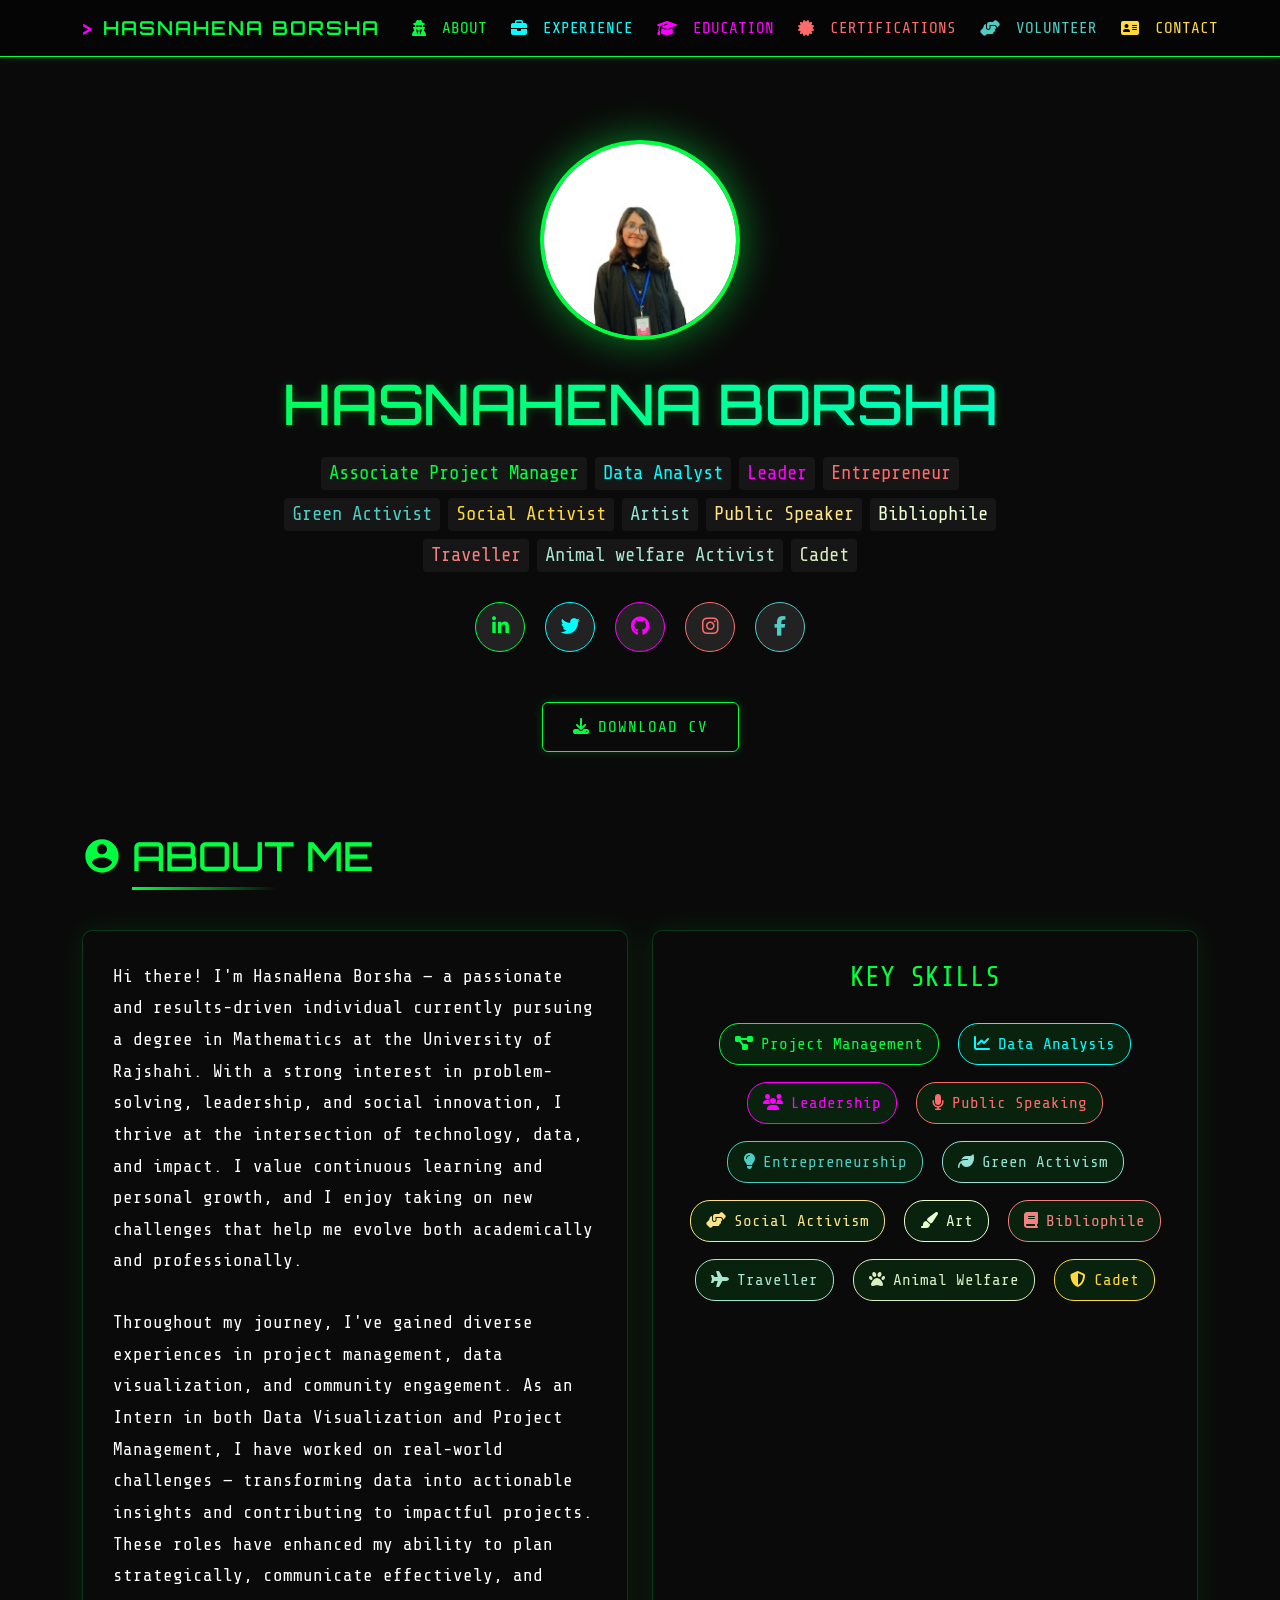
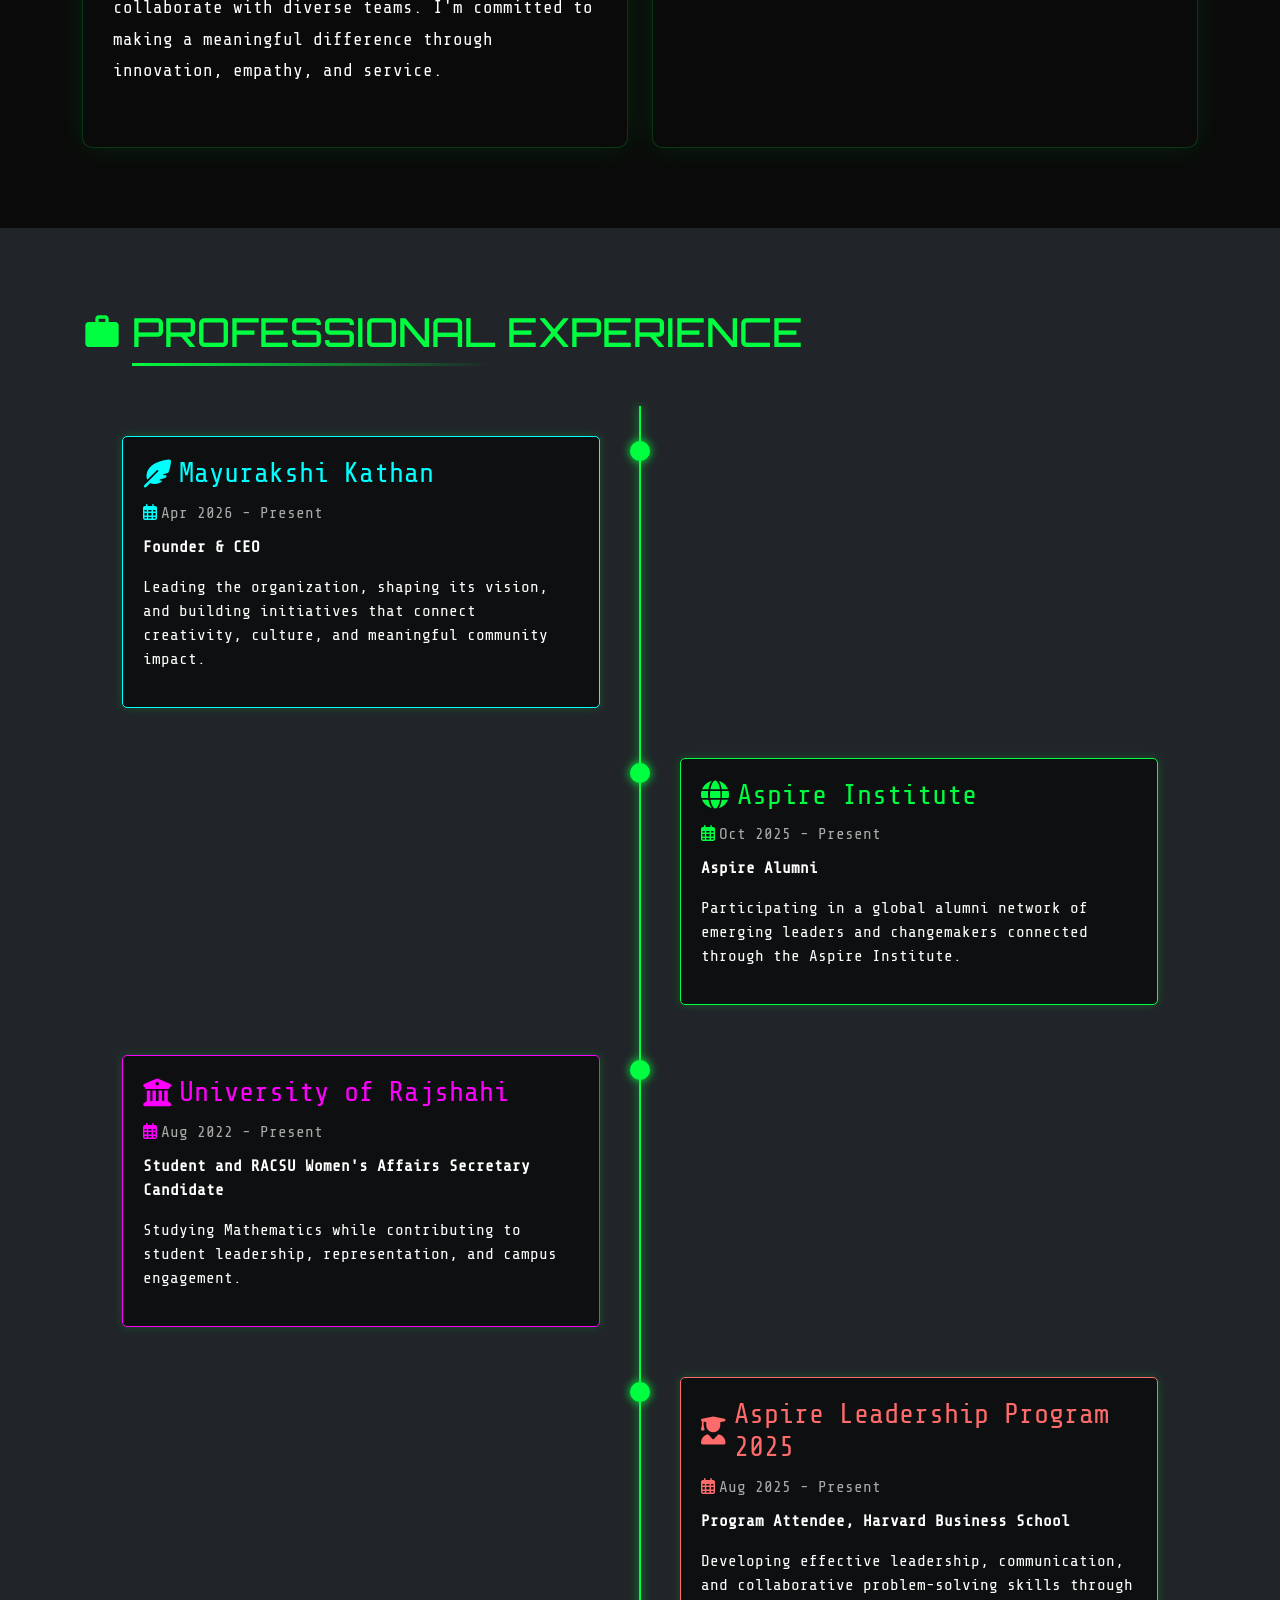
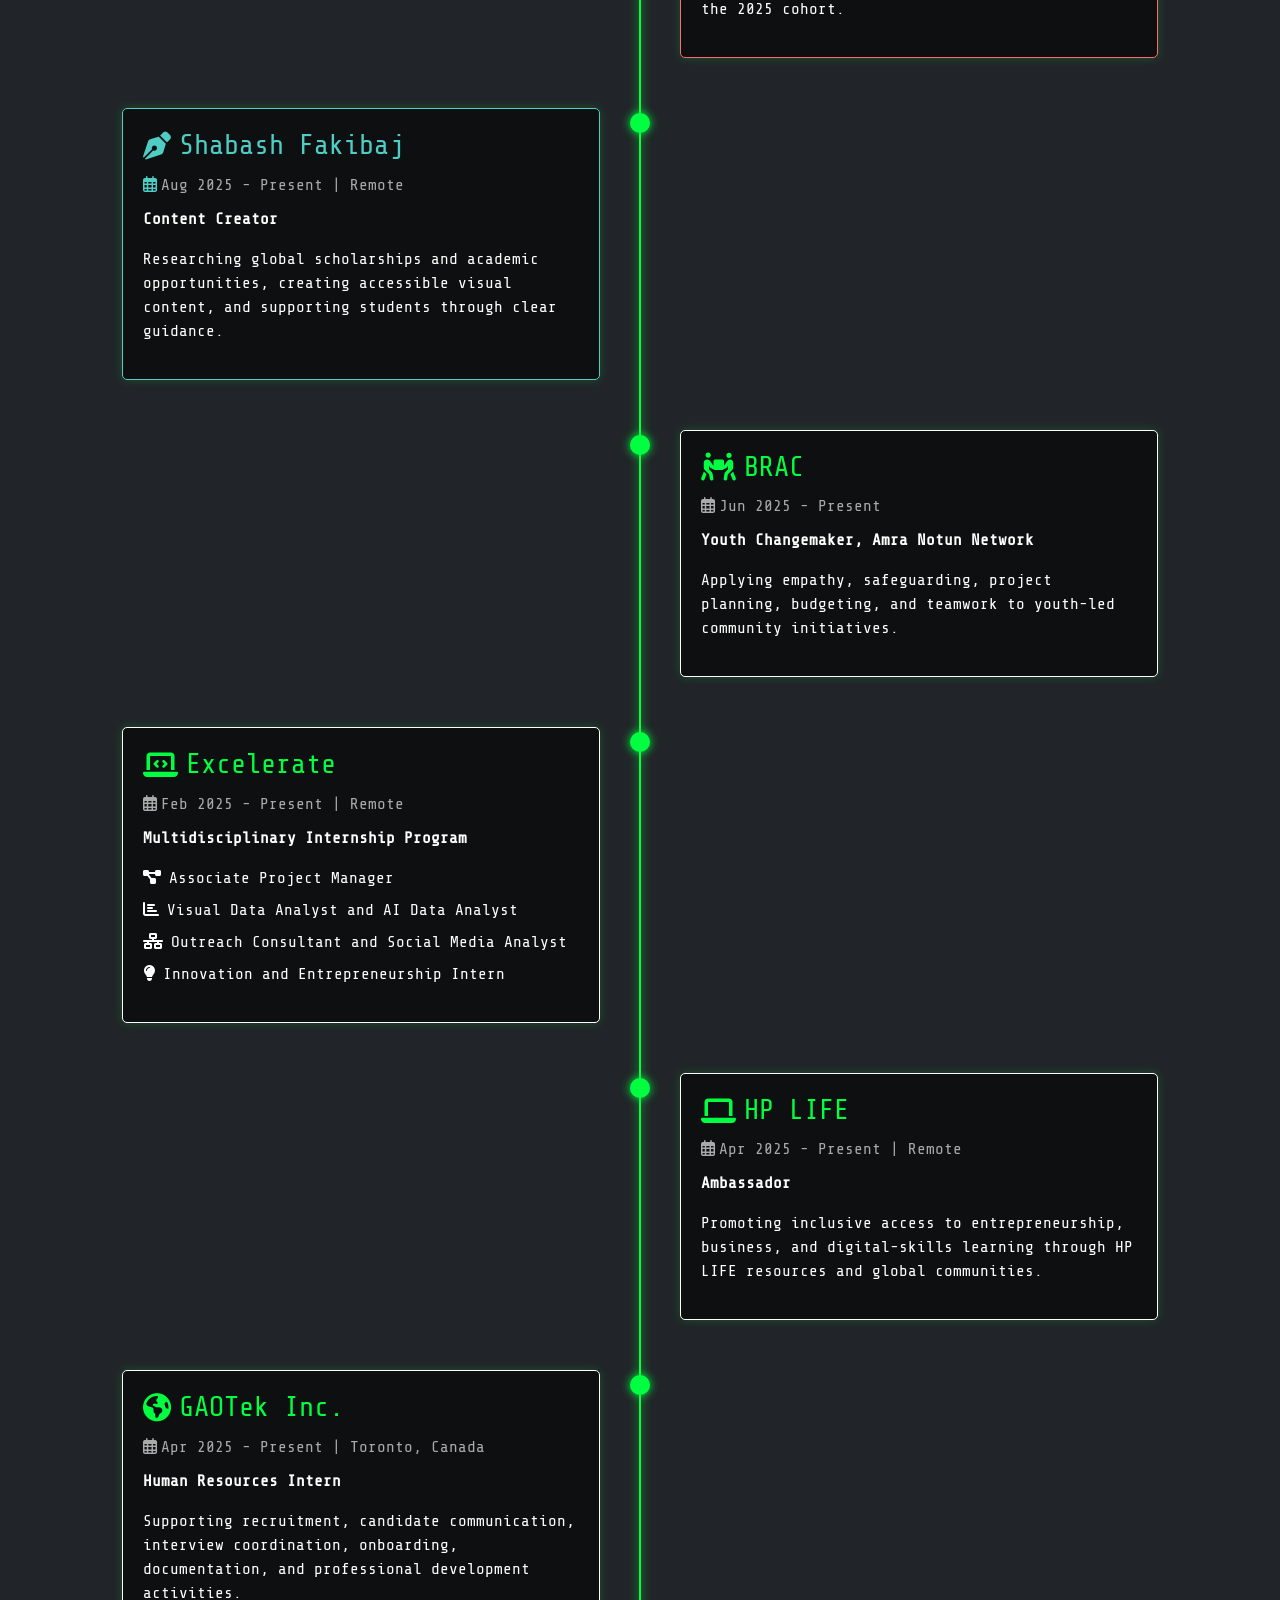
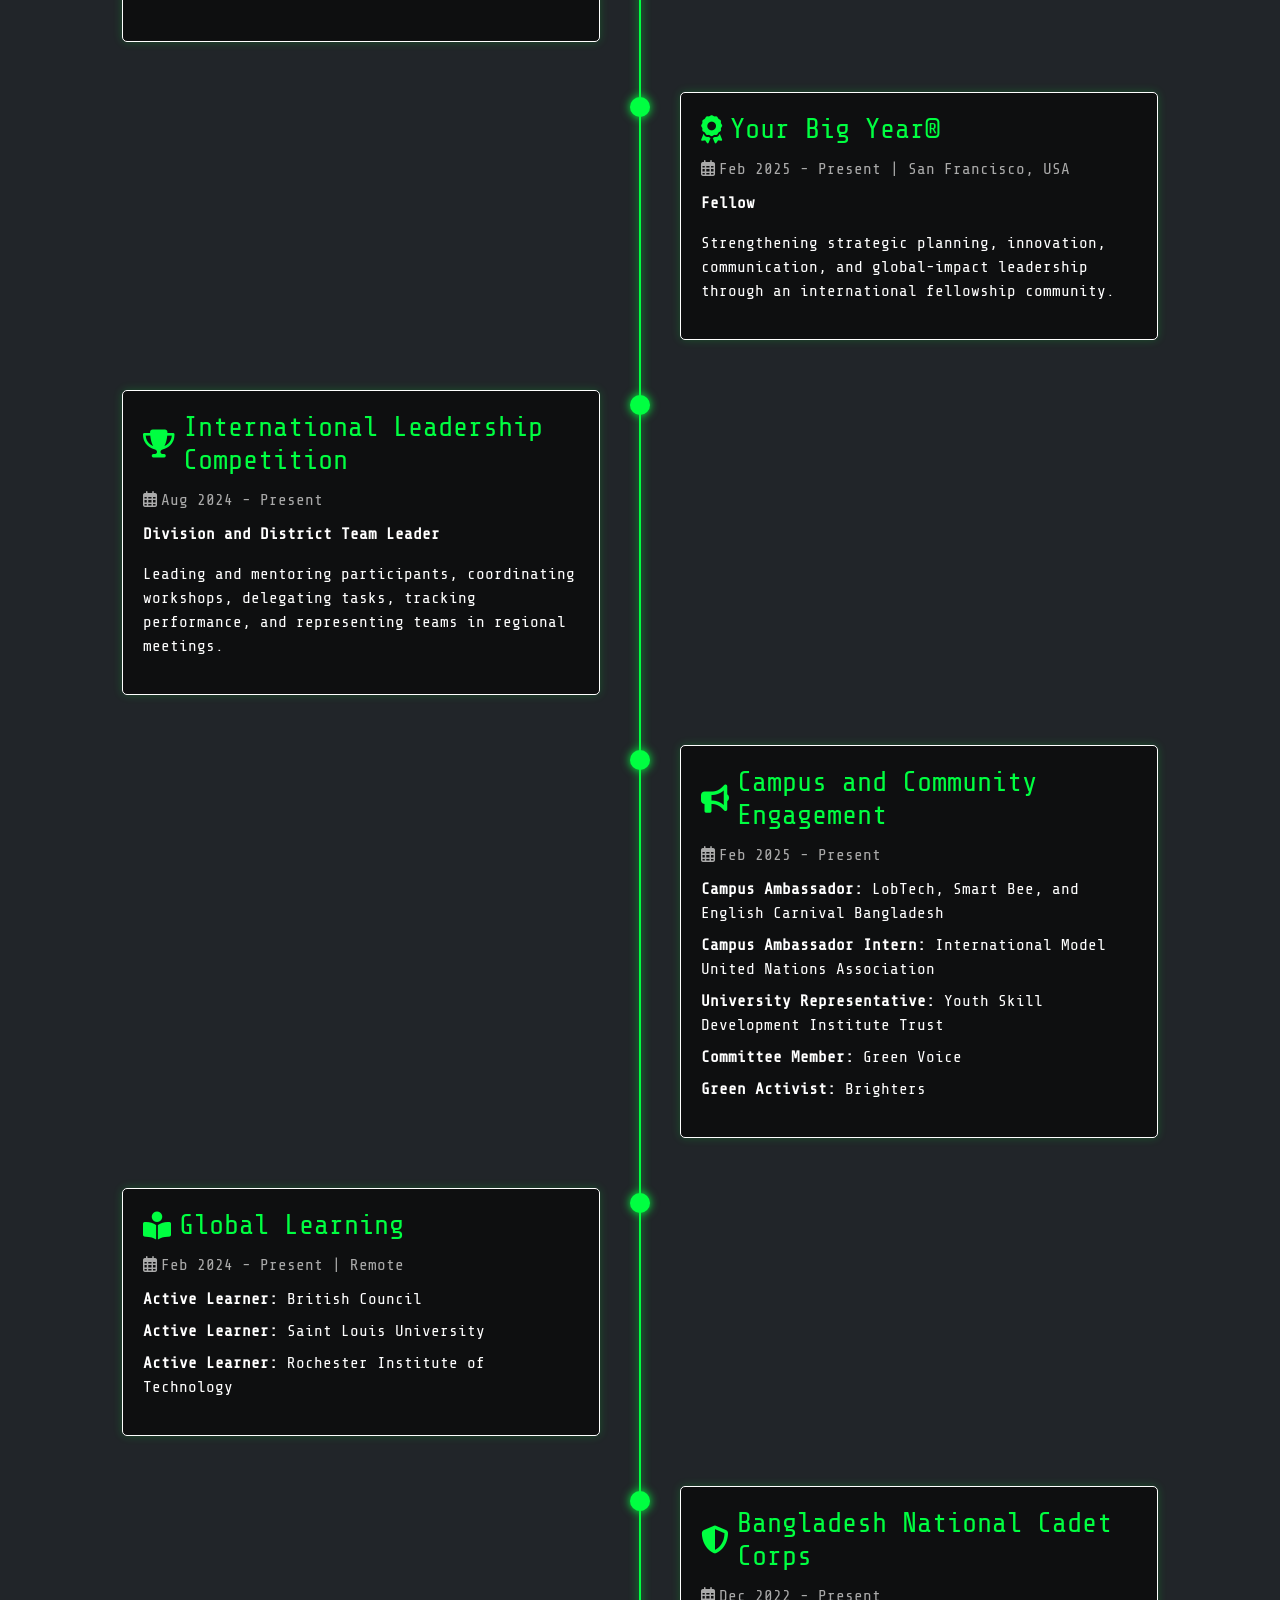
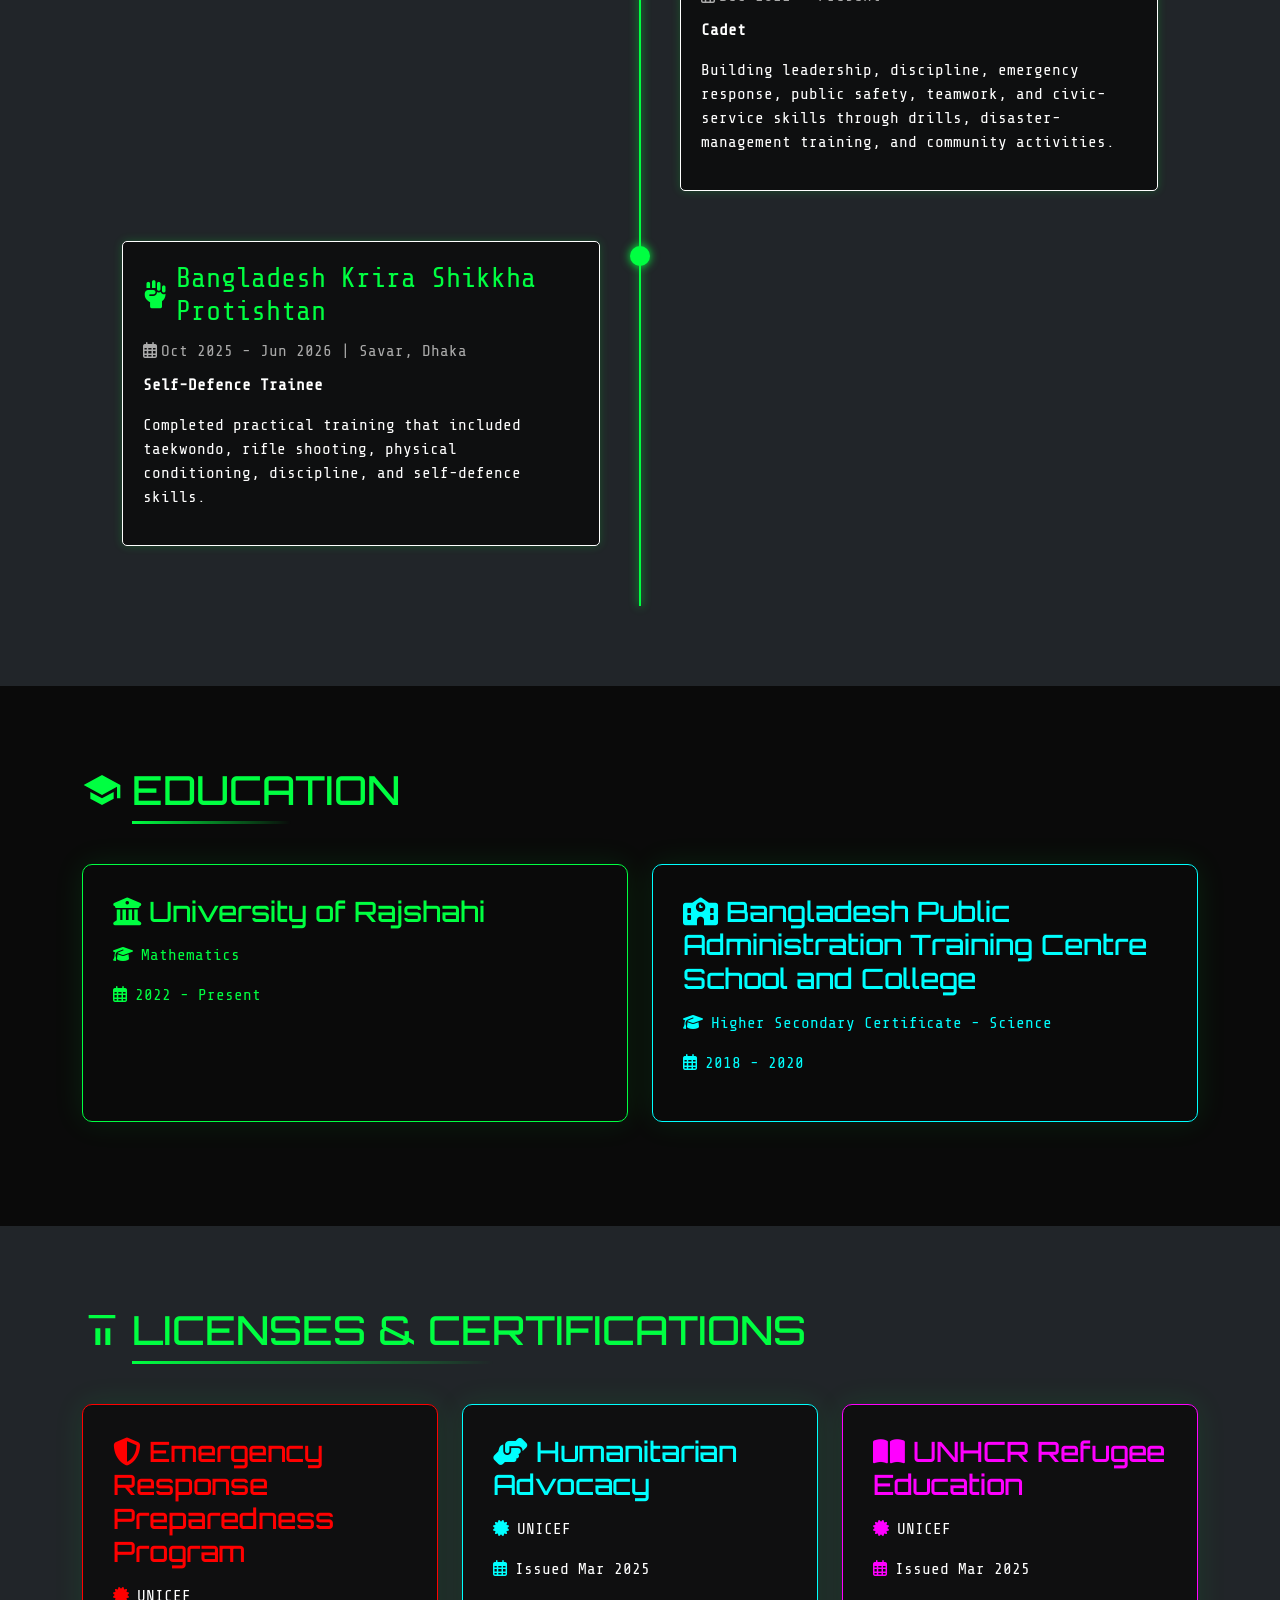
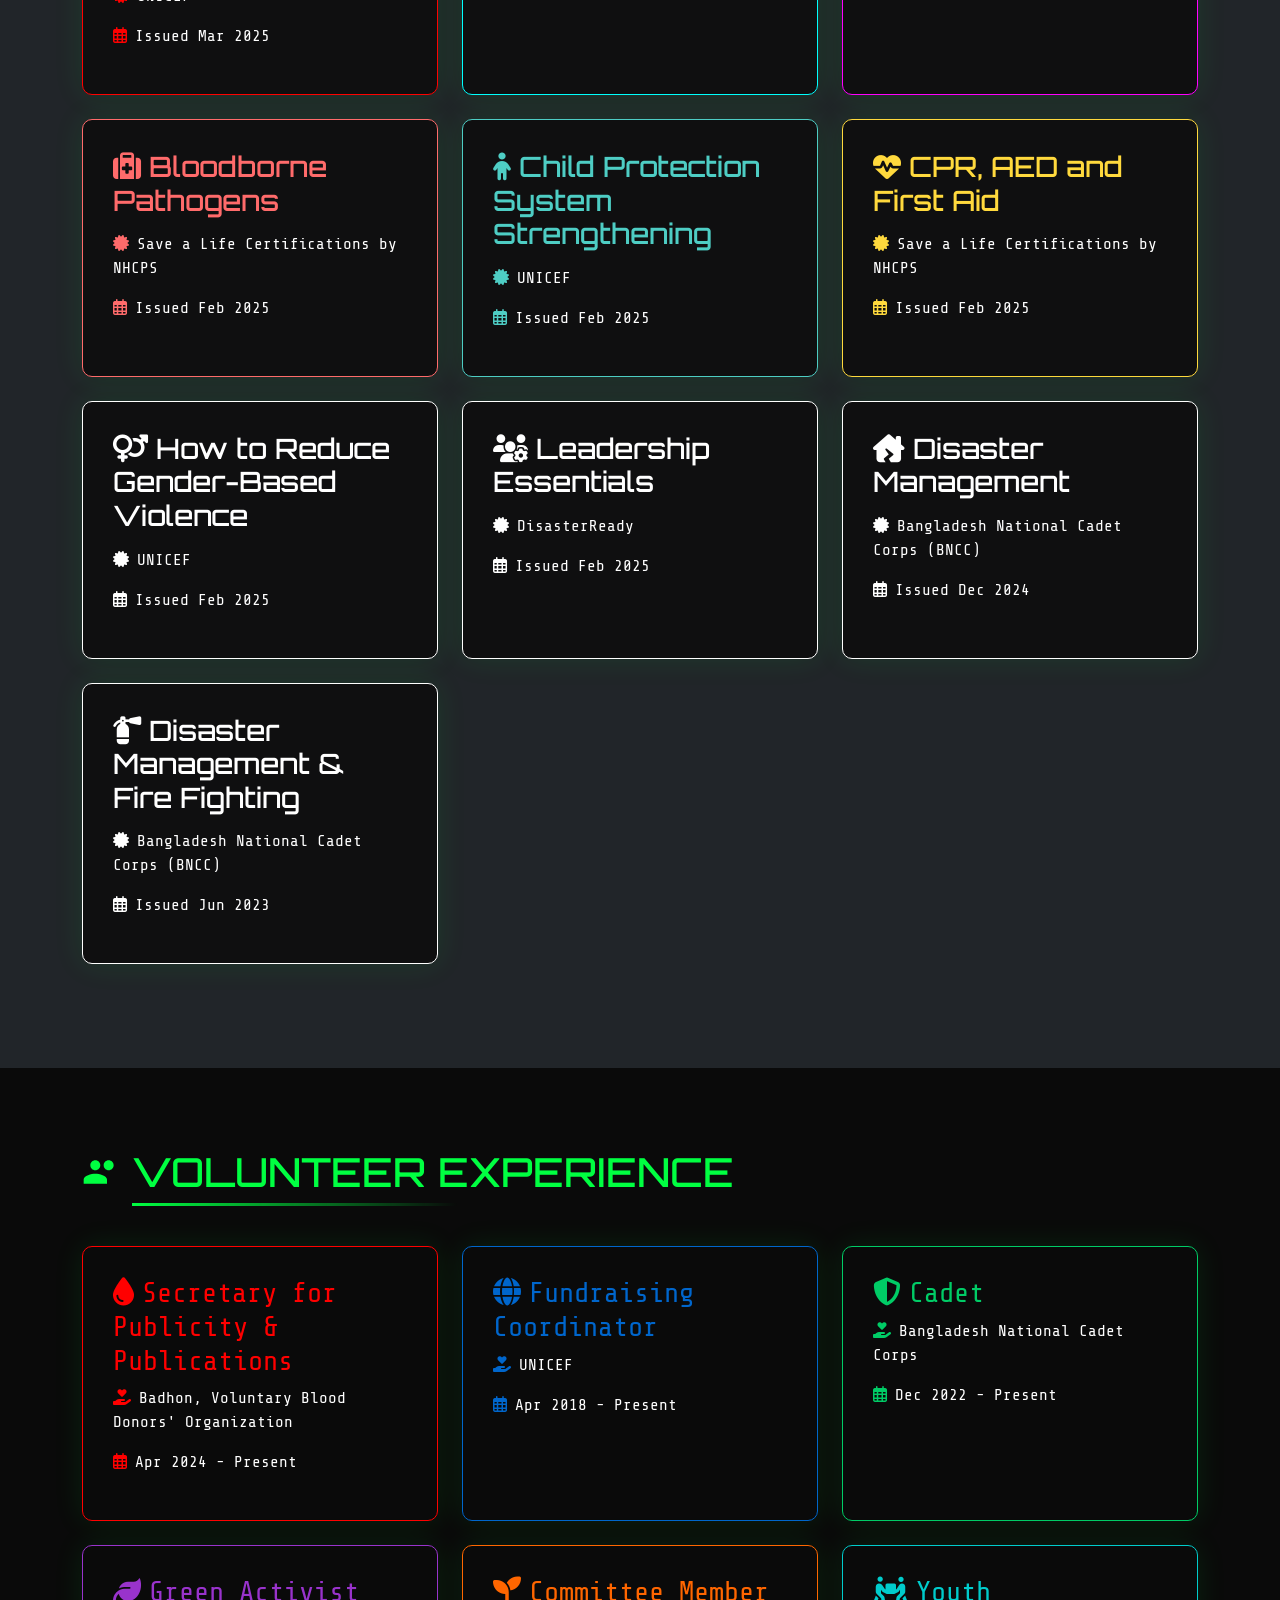
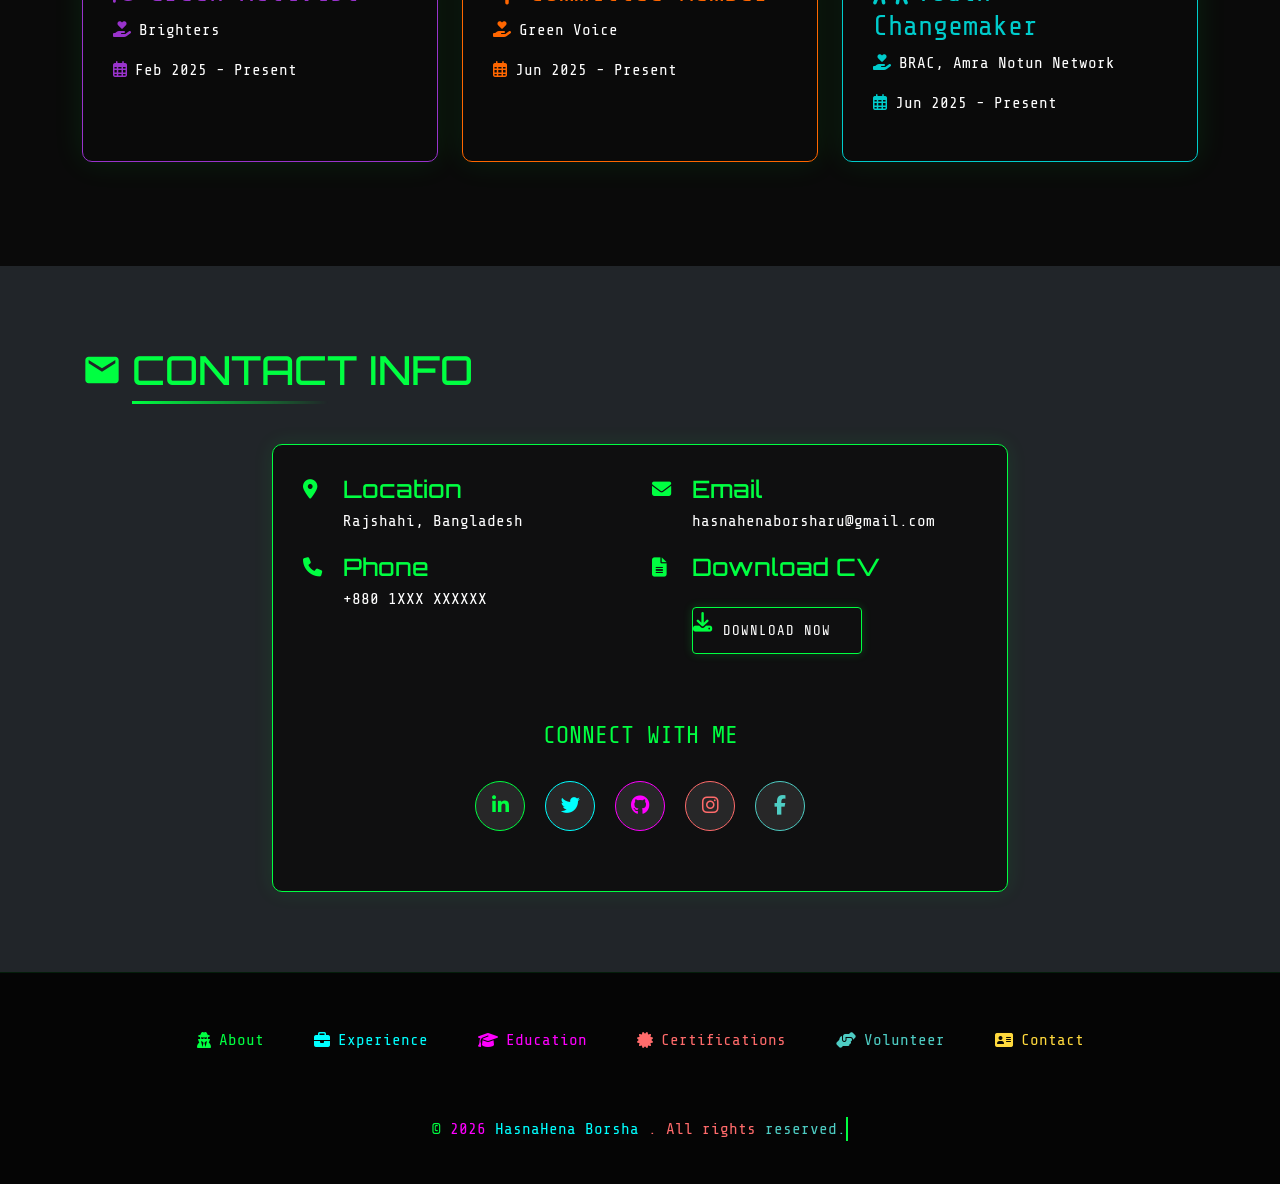
==== index.html @ 616e8474 "Add remaining LinkedIn experience details" ====
<!DOCTYPE html>
<html lang="en">
<head>
    <!-- Required Meta Tags -->
<meta charset="UTF-8">
<meta name="viewport" content="width=device-width, initial-scale=1.0">
<title>HasnaHena Borsha | The Ultimate Multitasker</title>
<meta name="description" content="HasnaHena Borsha – A passionate multitasker skilled in project management, data analysis, leadership, and social impact. Currently a student of Mathematics at University of Rajshahi.">
<meta name="keywords" content="HasnaHena Borsha, project manager, data analyst, Rajshahi University, student, public speaker, multitasker, social activist, leadership, personal portfolio">
<meta name="author" content="HasnaHena Borsha">

<!-- Open Graph / Facebook Meta Tags -->
<meta property="og:type" content="website">
<meta property="og:url" content="https://hasnahenaborsha.github.io/">
<meta property="og:title" content="HasnaHena Borsha | The Ultimate Multitasker">
<meta property="og:description" content="A passionate leader and multitasker with expertise in project management, data analysis, and community building.">
<meta property="og:image" content="assets/images/1743586200671.jpeg">

<!-- Twitter Meta Tags -->
<meta name="twitter:card" content="summary_large_image">
<meta name="twitter:url" content="https://hasnahenaborsha.github.io/">
<meta name="twitter:title" content="HasnaHena Borsha | The Ultimate Multitasker">
<meta name="twitter:description" content="A passionate multitasker from Rajshahi University with a diverse skill set in leadership, data, and impact.">
<meta name="twitter:image" content="assets/images/1743586200671.jpeg">

<!-- Favicon -->
<link rel="icon" href="assets/images/1743584044614.jpeg" type="image/x-icon">

    <!-- Bootstrap CSS -->
    <link href="https://cdn.jsdelivr.net/npm/bootstrap@5.3.0/dist/css/bootstrap.min.css" rel="stylesheet">
    <!-- Font Awesome -->
    <link rel="stylesheet" href="https://cdnjs.cloudflare.com/ajax/libs/font-awesome/6.4.0/css/all.min.css">
    <!-- Google Fonts (Hacker Vibe) -->
    <link href="https://fonts.googleapis.com/css2?family=Share+Tech+Mono&family=Orbitron:wght@400;700&display=swap" rel="stylesheet">
    <!-- Animate.css -->
    <link rel="stylesheet" href="https://cdnjs.cloudflare.com/ajax/libs/animate.css/4.1.1/animate.min.css">
    <!-- Custom CSS -->
    <style>
        :root {
      --neon-green: #00ff41;
      --neon-pink: #ff00ff;
      --neon-blue: #00ffff;
      --dark-bg: #0a0a0a;
      --darker-bg: #050505;
    }

    html, body {
      margin: 0;
      padding: 0;
      scroll-behavior: smooth;
      background: var(--dark-bg);
      font-family: 'Share Tech Mono', monospace;
      color: white;
      overflow-x: hidden;
      padding-top: 70px;
    }

    canvas.matrix-rain {
  position: fixed;
  top: 0;
  left: 0;
  width: 100vw;
  height: 100vh;
  opacity: 0.1;
  z-index: 0; /* was -1 — set to 0 or at least not negative */
  pointer-events: none;
}

    /* ======= NAVBAR ======= */
    .navbar {
      position: fixed;
      top: 0;
      width: 100%;
      z-index: 999;
      background: var(--darker-bg);
      border-bottom: 1px solid var(--neon-green);
      box-shadow: 0 0 10px rgba(0, 255, 65, 0.2);
    }

    .navbar-brand {
      font-family: 'Orbitron', sans-serif;
      font-weight: 600;
      font-size: 1.2rem;
      color: var(--neon-green) !important;
      letter-spacing: 2px;
    }

    .navbar-brand::before {
      content: ">";
      margin-right: 10px;
      color: var(--neon-pink);
    }

    .nav-link {
      color: white !important;
      position: relative;
      transition: all 0.3s ease;
      padding: 0.5rem 1rem;
      display: flex;
      align-items: center;
      gap: 8px;
    }

    .nav-link i {
      transition: all 0.3s ease;
    }

    /* Menu item colors */
    .nav-item:nth-child(1) .nav-link { color: #00ff41 !important; } /* Green */
    .nav-item:nth-child(2) .nav-link { color: #00ffff !important; } /* Cyan */
    .nav-item:nth-child(3) .nav-link { color: #ff00ff !important; } /* Pink */
    .nav-item:nth-child(4) .nav-link { color: #ff6b6b !important; } /* Red */
    .nav-item:nth-child(5) .nav-link { color: #4ecdc4 !important; } /* Teal */
    .nav-item:nth-child(6) .nav-link { color: #ffd93d !important; } /* Yellow */

    .nav-link:hover, .nav-link.active {
      text-shadow: 0 0 8px currentColor;
      transform: translateY(-2px);
    }

    .nav-link:hover i, .nav-link.active i {
      transform: rotate(15deg) scale(1.2);
    }

    .nav-link::after {
      content: '';
      position: absolute;
      left: 0;
      bottom: 0;
      width: 0;
      height: 2px;
      background: currentColor;
      transition: width 0.3s ease;
      box-shadow: 0 0 8px currentColor;
    }

    .nav-link:hover::after, .nav-link.active::after {
      width: 100%;
    }

    .nav-link::before {
      content: '';
      position: absolute;
      top: 0;
      left: 0;
      width: 100%;
      height: 100%;
      background: currentColor;
      opacity: 0;
      transition: opacity 0.3s ease;
      z-index: -1;
      border-radius: 4px;
    }

    .nav-link:hover::before {
      opacity: 0.1;
    }

    .navbar-toggler {
      border: 1px solid var(--neon-green);
    }

    .navbar-toggler-icon {
      background-image: url("data:image/svg+xml,%3csvg xmlns='http://www.w3.org/2000/svg' viewBox='0 0 30 30'%3e%3cpath stroke='rgba(0,255,65,1)' stroke-width='2' stroke-linecap='round' d='M4 7h22M4 15h22M4 23h22'/%3e%3c/svg%3e");
    }

  @media (max-width: 576px) {
  .navbar-brand {
    font-size: 4.5vw !important;
    white-space: nowrap !important;
    overflow: visible !important;
    text-overflow: unset !important;
    width: 100% !important;
    display: inline-block !important;
    letter-spacing: 1px;
  }

  .navbar {
    padding-left: 12px;
    padding-right: 12px;
  }
  }
        
    

      .nav-link {
        padding-left: 1rem !important;
      }

      .nav-link::after {
        bottom: 5px;
      }
    }
        
        /* ===== Hero Section ===== */
        .hero {
            height: 100vh;
            min-height: 600px;
            background: linear-gradient(rgba(0,0,0,0.7), rgba(0,0,0,0.9)), url('https://images.unsplash.com/photo-1639762681057-408e52192e55?q=80&w=2232&auto=format&fit=crop') no-repeat center center;
            background-size: cover;
            position: relative;
            display: flex;
            align-items: center;
            justify-content: center;
            text-align: center;
            
        }
        
        .profile-img {
            width: 200px;
            height: 200px;
            border-radius: 50%;
            border: 4px solid #00ff41;
            object-fit: cover;
            box-shadow: 0 0 40px rgba(0, 255, 65, 0.5);
            margin-bottom: 30px;
            transition: all 0.5s ease;
            animation: float 6s ease-in-out infinite;
            position: relative;
            z-index: 2;
        }

        .profile-img::before {
            content: '';
            position: absolute;
            top: -15px;
            left: -15px;
            right: -15px;
            bottom: -15px;
            border-radius: 50%;
            border: 3px solid #00ffff;
            animation: rotate 8s linear infinite;
            z-index: 1;
        }

        .profile-img::after {
            content: '';
            position: absolute;
            top: -30px;
            left: -30px;
            right: -30px;
            bottom: -30px;
            border-radius: 50%;
            border: 3px solid #ff00ff;
            animation: rotate 12s linear infinite reverse;
            z-index: 0;
        }

        @keyframes rotate {
            0% { transform: rotate(0deg); }
            100% { transform: rotate(360deg); }
        }

        @keyframes float {
            0% { transform: translateY(0px); }
            50% { transform: translateY(-20px); }
            100% { transform: translateY(0px); }
        }

        .profile-img:hover {
            border-color: #00ffff;
            box-shadow: 0 0 60px rgba(0, 255, 255, 0.6);
            transform: scale(1.05);
        }

        .profile-img:hover::before {
            border-color: #ff00ff;
            box-shadow: 0 0 30px rgba(255, 0, 255, 0.4);
        }

        .profile-img:hover::after {
            border-color: #00ff41;
            box-shadow: 0 0 30px rgba(0, 255, 65, 0.4);
        }
        
        .title-text {
            font-family: 'Orbitron', sans-serif;
            font-size: clamp(2rem, 6vw, 3.5rem);
            background: linear-gradient(90deg, var(--neon-green), var(--neon-blue));
            -webkit-background-clip: text;
            -webkit-text-fill-color: transparent;
            margin-bottom: 20px;
            text-shadow: 0 0 10px rgba(0, 255, 65, 0.3);
            transition: all 0.5s;
        }
        
        .title-text:hover {
            text-shadow: 0 0 20px rgba(0, 255, 65, 0.6);
            letter-spacing: 2px;
        }
        
        .subtitle {
            font-family: 'Share Tech Mono', monospace;
            font-size: clamp(0.9rem, 2.5vw, 1.2rem);
            margin-bottom: 30px;
            max-width: 800px;
            margin-left: auto;
            margin-right: auto;
            padding: 0 20px;
            transition: all 0.3s;
            display: flex;
            flex-wrap: wrap;
            justify-content: center;
            gap: 8px;
        }

        .subtitle span {
            display: inline-block;
            padding: 2px 8px;
            border-radius: 4px;
            background: rgba(255, 255, 255, 0.05);
            transition: all 0.3s ease;
            position: relative;
            overflow: hidden;
        }

        .subtitle span::before {
            content: '';
            position: absolute;
            top: 0;
            left: -100%;
            width: 100%;
            height: 100%;
            background: linear-gradient(90deg, transparent, rgba(255, 255, 255, 0.2), transparent);
            transition: 0.5s;
        }

        .subtitle span:hover::before {
            left: 100%;
        }

        .subtitle span:nth-child(1) { color: #00ff41; } /* Neon Green */
        .subtitle span:nth-child(2) { color: #00ffff; } /* Neon Blue */
        .subtitle span:nth-child(3) { color: #ff00ff; } /* Neon Pink */
        .subtitle span:nth-child(4) { color: #ff6b6b; } /* Coral */
        .subtitle span:nth-child(5) { color: #4ecdc4; } /* Turquoise */
        .subtitle span:nth-child(6) { color: #ffd93d; } /* Yellow */
        .subtitle span:nth-child(7) { color: #95e1d3; } /* Mint */
        .subtitle span:nth-child(8) { color: #fce38a; } /* Light Yellow */
        .subtitle span:nth-child(9) { color: #eaffd0; } /* Light Green */
        .subtitle span:nth-child(10) { color: #f38181; } /* Light Red */
        .subtitle span:nth-child(11) { color: #a8e6cf; } /* Mint Green */
        .subtitle span:nth-child(12) { color: #dcedc1; } /* Light Lime */

        .subtitle span:hover {
            transform: translateY(-2px);
            box-shadow: 0 5px 15px rgba(0, 255, 65, 0.2);
            text-shadow: 0 0 5px currentColor;
        }
        
        .social-icons {
            margin: 30px 0;
            display: flex;
            justify-content: center;
            flex-wrap: wrap;
        }
        
        .social-icons a {
            display: inline-flex;
            align-items: center;
            justify-content: center;
            width: 50px;
            height: 50px;
            background: rgba(255,255,255,0.1);
            border-radius: 50%;
            margin: 0 10px;
            color: white;
            font-size: 1.2rem;
            transition: all 0.3s;
            transform: scale(1);
            position: relative;
            overflow: hidden;
        }
        
        .social-icons a::before {
            content: '';
            position: absolute;
            top: 0;
            left: -100%;
            width: 100%;
            height: 100%;
            background: linear-gradient(90deg, transparent, rgba(0, 255, 65, 0.4), transparent);
            transition: 0.5s;
        }
        
        .social-icons a:hover {
            background: var(--neon-green);
            color: black;
            transform: translateY(-5px) scale(1.1);
            box-shadow: 0 5px 15px rgba(0, 255, 65, 0.4);
        }
        
        .social-icons a:hover::before {
            left: 100%;
        }
        
        /* ===== CV Download Button ===== */
        .btn-cv {
            background: transparent;
            color: var(--neon-green);
            border: 1px solid var(--neon-green);
            padding: 12px 30px;
            font-family: 'Share Tech Mono', monospace;
            text-transform: uppercase;
            letter-spacing: 1px;
            transition: all 0.3s;
            margin-top: 20px;
            position: relative;
            overflow: hidden;
            display: inline-block;
            text-decoration: none;
            box-shadow: 0 0 10px rgba(0, 255, 65, 0.2);
        }
        
        .btn-cv:hover {
            background: var(--neon-green);
            color: black;
            box-shadow: 0 0 20px rgba(0, 255, 65, 0.4);
            transform: translateY(-3px);
            letter-spacing: 2px;
        }
        
        .btn-cv::before {
            content: '';
            position: absolute;
            top: 0;
            left: -100%;
            width: 100%;
            height: 100%;
            background: linear-gradient(90deg, transparent, rgba(0, 255, 65, 0.4), transparent);
            transition: 0.5s;
        }
        
        .btn-cv:hover::before {
            left: 100%;
        }
        
        /* ===== Section Styling ===== */
        .section {
            padding: 80px 0;
            position: relative;
        }
        
        .section-title {
            font-family: 'Orbitron', sans-serif;
            font-size: clamp(1.8rem, 5vw, 2.5rem);
            margin-bottom: 50px;
            color: var(--neon-green);
            position: relative;
            display: inline-block;
            padding-left: 50px;
            transition: all 0.3s;
        }
        
        .section-title:hover {
            text-shadow: 0 0 10px var(--neon-green);
        }
        
        .section-title::before {
            content: '';
            position: absolute;
            left: 0;
            top: 50%;
            transform: translateY(-50%);
            width: 40px;
            height: 40px;
            background-size: contain;
            background-repeat: no-repeat;
            background-position: center;
            transition: all 0.3s;
        }
        
        .section-title:hover::before {
            filter: drop-shadow(0 0 5px var(--neon-green));
        }
        
        .section-title::after {
            content: '';
            position: absolute;
            width: 50%;
            height: 3px;
            bottom: -10px;
            left: 50px;
            background: linear-gradient(90deg, var(--neon-green), transparent);
            transition: all 0.3s;
        }
        
        .section-title:hover::after {
            width: 80%;
            box-shadow: 0 0 10px var(--neon-green);
        }
        
        #about .section-title::before {
            background-image: url("data:image/svg+xml,%3Csvg xmlns='http://www.w3.org/2000/svg' viewBox='0 0 24 24' fill='%2300ff41'%3E%3Cpath d='M12 2C6.48 2 2 6.48 2 12s4.48 10 10 10 10-4.48 10-10S17.52 2 12 2zm0 3c1.66 0 3 1.34 3 3s-1.34 3-3 3-3-1.34-3-3 1.34-3 3-3zm0 14.2c-2.5 0-4.71-1.28-6-3.22.03-1.99 4-3.08 6-3.08 1.99 0 5.97 1.09 6 3.08-1.29 1.94-3.5 3.22-6 3.22z'/%3E%3C/svg%3E");
        }
        
        #experience .section-title::before {
            background-image: url("data:image/svg+xml,%3Csvg xmlns='http://www.w3.org/2000/svg' viewBox='0 0 24 24' fill='%2300ff41'%3E%3Cpath d='M20 6h-4V4c0-1.11-.89-2-2-2h-4c-1.11 0-2 .89-2 2v2H4c-1.11 0-1.99.89-1.99 2L2 19c0 1.11.89 2 2 2h16c1.11 0 2-.89 2-2V8c0-1.11-.89-2-2-2zm-6 0h-4V4h4v2z'/%3E%3C/svg%3E");
        }
        
        #education .section-title::before {
            background-image: url("data:image/svg+xml,%3Csvg xmlns='http://www.w3.org/2000/svg' viewBox='0 0 24 24' fill='%2300ff41'%3E%3Cpath d='M5 13.18v4L12 21l7-3.82v-4L12 17l-7-3.82zM12 3L1 9l11 6 9-4.91V17h2V9L12 3z'/%3E%3C/svg%3E");
        }
        
        #certifications .section-title::before {
            background-image: url("data:image/svg+xml,%3Csvg xmlns='http://www.w3.org/2000/svg' viewBox='0 0 24 24' fill='%2300ff41'%3E%3Cpath d='M4 3h16v2H4zm4 8h3v10H8zm6 0h3v10h-3z'/%3E%3C/svg%3E");
        }
        
        #volunteer .section-title::before {
            background-image: url("data:image/svg+xml,%3Csvg xmlns='http://www.w3.org/2000/svg' viewBox='0 0 24 24' fill='%2300ff41'%3E%3Cpath d='M16 11c1.66 0 2.99-1.34 2.99-3S17.66 5 16 5c-1.66 0-3 1.34-3 3s1.34 3 3 3zm-8 0c1.66 0 2.99-1.34 2.99-3S9.66 5 8 5C6.34 5 5 6.34 5 8s1.34 3 3 3zm0 2c-2.33 0-7 1.17-7 3.5V19h14v-2.5c0-2.33-4.67-3.5-7-3.5z'/%3E%3C/svg%3E");
        }
        
        #contact .section-title::before {
            background-image: url("data:image/svg+xml,%3Csvg xmlns='http://www.w3.org/2000/svg' viewBox='0 0 24 24' fill='%2300ff41'%3E%3Cpath d='M20 4H4c-1.1 0-1.99.9-1.99 2L2 18c0 1.1.9 2 2 2h16c1.1 0 2-.9 2-2V6c0-1.1-.9-2-2-2zm0 4l-8 5-8-5V6l8 5 8-5v2z'/%3E%3C/svg%3E");
        }
        
        /* ===== About Section ===== */
        .about-content {
            background: rgba(10, 10, 10, 0.8);
            border: 1px solid rgba(0, 255, 65, 0.2);
            border-radius: 10px;
            padding: 30px;
            box-shadow: 0 0 30px rgba(0, 255, 65, 0.1);
            transition: all 0.3s;
            height: 100%;
        }
        
        .about-content:hover {
            transform: translateY(-5px);
            box-shadow: 0 10px 40px rgba(0, 255, 65, 0.2);
            border-color: var(--neon-green);
        }
        
        .about-text {
            font-size: 1.1rem;
            line-height: 1.8;
            margin-bottom: 30px;
            transition: all 0.3s;
        }
        
        .about-content:hover .about-text {
            color: #fff;
            text-shadow: 0 0 5px rgba(0, 255, 65, 0.5);
        }
        
        .badge-hacker {
            background: rgba(0, 255, 65, 0.1);
            color: var(--neon-green);
            border: 1px solid var(--neon-green);
            border-radius: 20px;
            padding: 8px 15px;
            margin: 5px;
            font-family: 'Share Tech Mono', monospace;
            display: inline-block;
            transition: all 0.3s;
            position: relative;
            overflow: hidden;
        }

        /* Individual skill colors */
        .badge-hacker:nth-child(1) { color: #00ff41; border-color: #00ff41; } /* Project Management - Neon Green */
        .badge-hacker:nth-child(2) { color: #00ffff; border-color: #00ffff; } /* Data Analysis - Cyan */
        .badge-hacker:nth-child(3) { color: #ff00ff; border-color: #ff00ff; } /* Leadership - Magenta */
        .badge-hacker:nth-child(4) { color: #ff6b6b; border-color: #ff6b6b; } /* Public Speaking - Coral */
        .badge-hacker:nth-child(5) { color: #4ecdc4; border-color: #4ecdc4; } /* Entrepreneurship - Teal */
        .badge-hacker:nth-child(6) { color: #95e1d3; border-color: #95e1d3; } /* Green Activism - Mint */
        .badge-hacker:nth-child(7) { color: #fce38a; border-color: #fce38a; } /* Social Activism - Yellow */
        .badge-hacker:nth-child(8) { color: #eaffd0; border-color: #eaffd0; } /* Art - Light Green */
        .badge-hacker:nth-child(9) { color: #f38181; border-color: #f38181; } /* Bibliophile - Light Red */
        .badge-hacker:nth-child(10) { color: #a8e6cf; border-color: #a8e6cf; } /* Traveller - Mint Green */
        .badge-hacker:nth-child(11) { color: #dcedc1; border-color: #dcedc1; } /* Animal Welfare - Light Lime */
        .badge-hacker:nth-child(12) { color: #ffd93d; border-color: #ffd93d; } /* Cadet - Yellow */

        .badge-hacker::before {
            content: '';
            position: absolute;
            top: 0;
            left: -100%;
            width: 100%;
            height: 100%;
            background: linear-gradient(90deg, transparent, rgba(255, 255, 255, 0.2), transparent);
            transition: 0.5s;
        }

        .badge-hacker:hover {
            transform: translateY(-3px);
            box-shadow: 0 5px 15px currentColor;
            text-shadow: 0 0 5px currentColor;
        }

        .badge-hacker:hover::before {
            left: 100%;
        }

        .badge-hacker i {
            transition: all 0.3s ease;
        }

        .badge-hacker:hover i {
            transform: rotate(15deg) scale(1.2);
        }
        
        .social-icons {
            margin: 30px 0;
            display: flex;
            justify-content: center;
            flex-wrap: wrap;
        }
        
        .social-icons a {
            display: inline-flex;
            align-items: center;
            justify-content: center;
            width: 50px;
            height: 50px;
            background: rgba(255,255,255,0.1);
            border-radius: 50%;
            margin: 0 10px;
            color: white;
            font-size: 1.2rem;
            transition: all 0.3s;
            transform: scale(1);
            position: relative;
            overflow: hidden;
        }
        
        .social-icons a::before {
            content: '';
            position: absolute;
            top: 0;
            left: -100%;
            width: 100%;
            height: 100%;
            background: linear-gradient(90deg, transparent, rgba(0, 255, 65, 0.4), transparent);
            transition: 0.5s;
        }
        
        .social-icons a:hover {
            background: var(--neon-green);
            color: black;
            transform: translateY(-5px) scale(1.1);
            box-shadow: 0 5px 15px rgba(0, 255, 65, 0.4);
        }
        
        .social-icons a:hover::before {
            left: 100%;
        }
        
        /* ===== CV Download Button ===== */
        .btn-cv {
            background: transparent;
            color: var(--neon-green);
            border: 1px solid var(--neon-green);
            padding: 12px 30px;
            font-family: 'Share Tech Mono', monospace;
            text-transform: uppercase;
            letter-spacing: 1px;
            transition: all 0.3s;
            margin-top: 20px;
            position: relative;
            overflow: hidden;
            display: inline-block;
            text-decoration: none;
            box-shadow: 0 0 10px rgba(0, 255, 65, 0.2);
        }
        
        .btn-cv:hover {
            background: var(--neon-green);
            color: black;
            box-shadow: 0 0 20px rgba(0, 255, 65, 0.4);
            transform: translateY(-3px);
            letter-spacing: 2px;
        }
        
        .btn-cv::before {
            content: '';
            position: absolute;
            top: 0;
            left: -100%;
            width: 100%;
            height: 100%;
            background: linear-gradient(90deg, transparent, rgba(0, 255, 65, 0.4), transparent);
            transition: 0.5s;
        }
        
        .btn-cv:hover::before {
            left: 100%;
        }
        
        /* ===== Section Styling ===== */
        .section {
            padding: 80px 0;
            position: relative;
        }
        
        .section-title {
            font-family: 'Orbitron', sans-serif;
            font-size: clamp(1.8rem, 5vw, 2.5rem);
            margin-bottom: 50px;
            color: var(--neon-green);
            position: relative;
            display: inline-block;
            padding-left: 50px;
            transition: all 0.3s;
        }
        
        .section-title:hover {
            text-shadow: 0 0 10px var(--neon-green);
        }
        
        .section-title::before {
            content: '';
            position: absolute;
            left: 0;
            top: 50%;
            transform: translateY(-50%);
            width: 40px;
            height: 40px;
            background-size: contain;
            background-repeat: no-repeat;
            background-position: center;
            transition: all 0.3s;
        }
        
        .section-title:hover::before {
            filter: drop-shadow(0 0 5px var(--neon-green));
        }
        
        .section-title::after {
            content: '';
            position: absolute;
            width: 50%;
            height: 3px;
            bottom: -10px;
            left: 50px;
            background: linear-gradient(90deg, var(--neon-green), transparent);
            transition: all 0.3s;
        }
        
        .section-title:hover::after {
            width: 80%;
            box-shadow: 0 0 10px var(--neon-green);
        }
        
        #about .section-title::before {
            background-image: url("data:image/svg+xml,%3Csvg xmlns='http://www.w3.org/2000/svg' viewBox='0 0 24 24' fill='%2300ff41'%3E%3Cpath d='M12 2C6.48 2 2 6.48 2 12s4.48 10 10 10 10-4.48 10-10S17.52 2 12 2zm0 3c1.66 0 3 1.34 3 3s-1.34 3-3 3-3-1.34-3-3 1.34-3 3-3zm0 14.2c-2.5 0-4.71-1.28-6-3.22.03-1.99 4-3.08 6-3.08 1.99 0 5.97 1.09 6 3.08-1.29 1.94-3.5 3.22-6 3.22z'/%3E%3C/svg%3E");
        }
        
        #experience .section-title::before {
            background-image: url("data:image/svg+xml,%3Csvg xmlns='http://www.w3.org/2000/svg' viewBox='0 0 24 24' fill='%2300ff41'%3E%3Cpath d='M20 6h-4V4c0-1.11-.89-2-2-2h-4c-1.11 0-2 .89-2 2v2H4c-1.11 0-1.99.89-1.99 2L2 19c0 1.11.89 2 2 2h16c1.11 0 2-.89 2-2V8c0-1.11-.89-2-2-2zm-6 0h-4V4h4v2z'/%3E%3C/svg%3E");
        }
        
        #education .section-title::before {
            background-image: url("data:image/svg+xml,%3Csvg xmlns='http://www.w3.org/2000/svg' viewBox='0 0 24 24' fill='%2300ff41'%3E%3Cpath d='M5 13.18v4L12 21l7-3.82v-4L12 17l-7-3.82zM12 3L1 9l11 6 9-4.91V17h2V9L12 3z'/%3E%3C/svg%3E");
        }
        
        #certifications .section-title::before {
            background-image: url("data:image/svg+xml,%3Csvg xmlns='http://www.w3.org/2000/svg' viewBox='0 0 24 24' fill='%2300ff41'%3E%3Cpath d='M4 3h16v2H4zm4 8h3v10H8zm6 0h3v10h-3z'/%3E%3C/svg%3E");
        }
        
        #volunteer .section-title::before {
            background-image: url("data:image/svg+xml,%3Csvg xmlns='http://www.w3.org/2000/svg' viewBox='0 0 24 24' fill='%2300ff41'%3E%3Cpath d='M16 11c1.66 0 2.99-1.34 2.99-3S17.66 5 16 5c-1.66 0-3 1.34-3 3s1.34 3 3 3zm-8 0c1.66 0 2.99-1.34 2.99-3S9.66 5 8 5C6.34 5 5 6.34 5 8s1.34 3 3 3zm0 2c-2.33 0-7 1.17-7 3.5V19h14v-2.5c0-2.33-4.67-3.5-7-3.5z'/%3E%3C/svg%3E");
        }
        
        #contact .section-title::before {
            background-image: url("data:image/svg+xml,%3Csvg xmlns='http://www.w3.org/2000/svg' viewBox='0 0 24 24' fill='%2300ff41'%3E%3Cpath d='M20 4H4c-1.1 0-1.99.9-1.99 2L2 18c0 1.1.9 2 2 2h16c1.1 0 2-.9 2-2V6c0-1.1-.9-2-2-2zm0 4l-8 5-8-5V6l8 5 8-5v2z'/%3E%3C/svg%3E");
        }
        
        /* ===== About Section ===== */
        .about-content {
            background: rgba(10, 10, 10, 0.8);
            border: 1px solid rgba(0, 255, 65, 0.2);
            border-radius: 10px;
            padding: 30px;
            box-shadow: 0 0 30px rgba(0, 255, 65, 0.1);
            transition: all 0.3s;
            height: 100%;
        }
        
        .about-content:hover {
            transform: translateY(-5px);
            box-shadow: 0 10px 40px rgba(0, 255, 65, 0.2);
            border-color: var(--neon-green);
        }
        
        .about-text {
            font-size: 1.1rem;
            line-height: 1.8;
            margin-bottom: 30px;
            transition: all 0.3s;
        }
        
        .about-content:hover .about-text {
            color: #fff;
            text-shadow: 0 0 5px rgba(0, 255, 65, 0.5);
        }
        
        .badge-hacker {
            background: rgba(0, 255, 65, 0.1);
            color: var(--neon-green);
            border: 1px solid var(--neon-green);
            border-radius: 20px;
            padding: 8px 15px;
            margin: 5px;
            font-family: 'Share Tech Mono', monospace;
            display: inline-block;
            transition: all 0.3s;
            position: relative;
            overflow: hidden;
        }
        
        .badge-hacker::before {
            content: '';
            position: absolute;
            top: 0;
            left: -100%;
            width: 100%;
            height: 100%;
            background: linear-gradient(90deg, transparent, rgba(255, 255, 255, 0.2), transparent);
            transition: 0.5s;
        }
        
        .badge-hacker:hover {
            transform: translateY(-3px);
            box-shadow: 0 5px 15px currentColor;
            text-shadow: 0 0 5px currentColor;
        }
        
        .badge-hacker:hover::before {
            left: 100%;
        }
        
        .badge-hacker i {
            transition: all 0.3s ease;
        }
        
        .badge-hacker:hover i {
            transform: rotate(15deg) scale(1.2);
        }
        
        /* ===== Vertical Timeline ===== */
        .timeline {
            position: relative;
            max-width: 1200px;
            margin: 0 auto;
            padding: 20px 0;
        }

        .timeline::before {
            content: '';
            position: absolute;
            width: 2px;
            background: var(--neon-green);
            top: 0;
            bottom: 0;
            left: 50%;
            margin-left: -1px;
            box-shadow: 0 0 10px var(--neon-green);
        }

        .timeline-item {
            padding: 10px 40px;
            position: relative;
            width: 50%;
            box-sizing: border-box;
            margin-bottom: 30px;
            opacity: 0;
            transform: translateY(20px);
            transition: all 0.5s ease;
        }

        .timeline-item.visible {
            opacity: 1;
            transform: translateY(0);
        }

        .timeline-item:nth-child(odd) {
            left: 0;
        }

        .timeline-item:nth-child(even) {
            left: 50%;
        }

        .timeline-item::after {
            content: '';
            position: absolute;
            width: 20px;
            height: 20px;
            background: var(--neon-green);
            border-radius: 50%;
            top: 15px;
            z-index: 1;
            box-shadow: 0 0 10px var(--neon-green);
        }

        .timeline-item:nth-child(odd)::after {
            right: -10px;
        }

        .timeline-item:nth-child(even)::after {
            left: -10px;
        }

        .timeline-content {
            padding: 20px;
            background: rgba(10, 10, 10, 0.8);
            border: 1px solid var(--neon-green);
            border-radius: 5px;
            box-shadow: 0 0 10px rgba(0, 255, 65, 0.2);
            transition: all 0.3s;
        }

        .timeline-content:hover {
            transform: translateY(-5px);
            box-shadow: 0 5px 20px rgba(0, 255, 65, 0.3);
            border-color: var(--neon-blue);
        }

        .timeline-content h3 {
            color: var(--neon-green);
            margin-bottom: 10px;
            display: flex;
            align-items: center;
        }

        .timeline-content h3 i {
            margin-right: 10px;
            transition: all 0.3s;
        }

        .timeline-content:hover h3 i {
            transform: rotate(15deg);
        }

        .timeline-date {
            color: #aaa;
            font-family: 'Share Tech Mono', monospace;
            margin-bottom: 10px;
            display: block;
        }
        
        .timeline-content:hover .timeline-date {
            color: var(--neon-green);
        }

        
        @media (max-width: 768px) {
  .timeline::before {
    left: 30px;
  }

  .timeline-item {
    width: 100% !important;
    left: 0 !important;
    padding-left: 60px;
    padding-right: 20px;
  }

  .timeline-item::after {
    left: 18px !important;
    right: auto !important;
  }

  .timeline-content {
    text-align: left;
  }
}

        
        /* ===== Contact Info Section ===== */
        .contact-info {
            background: rgba(10, 10, 10, 0.8);
            border: 1px solid var(--neon-green);
            border-radius: 10px;
            padding: 30px;
            box-shadow: 0 0 20px rgba(0, 255, 65, 0.1);
            transition: all 0.3s;
        }
        
        .contact-info:hover {
            transform: translateY(-5px);
            box-shadow: 0 10px 30px rgba(0, 255, 65, 0.2);
            border-color: var(--neon-blue);
        }
        
        .contact-item {
            margin-bottom: 20px;
            padding-left: 40px;
            position: relative;
            transition: all 0.3s;
        }
        
        .contact-item:hover {
            transform: translateX(10px);
        }
        
        .contact-item i {
            position: absolute;
            left: 0;
            top: 5px;
            color: var(--neon-green);
            font-size: 1.2rem;
            transition: all 0.3s;
        }
        
        .contact-item:hover i {
            color: var(--neon-pink);
            transform: scale(1.2) rotate(15deg);
        }
        
        .contact-item h4 {
            color: var(--neon-green);
            margin-bottom: 5px;
            font-family: 'Orbitron', sans-serif;
            transition: all 0.3s;
        }
        
        .contact-item:hover h4 {
            color: var(--neon-blue);
            text-shadow: 0 0 5px var(--neon-blue);
        }
        
        .contact-item p, .contact-item a {
            color: white;
            font-family: 'Share Tech Mono', monospace;
            margin-bottom: 0;
            transition: all 0.3s;
        }
        
        .contact-item:hover p {
            color: var(--neon-green);
        }
        
        .contact-item a:hover {
            color: var(--neon-pink);
            text-decoration: none;
        }
        
        /* ===== Footer ===== */
        .footer {
            background: var(--darker-bg);
            padding: 50px 0 20px;
            border-top: 1px solid rgba(0, 255, 65, 0.1);
        }

        .footer-links {
            display: flex;
            justify-content: center;
            flex-wrap: wrap;
            margin-bottom: 30px;
        }

        .footer-links a {
            color: #aaa;
            margin: 0 15px;
            transition: all 0.3s;
            position: relative;
            display: flex;
            align-items: center;
            padding: 5px 10px;
            border-radius: 5px;
        }

        /* Individual footer link colors */
        .footer-links a:nth-child(1) { color: #00ff41; } /* About - Neon Green */
        .footer-links a:nth-child(2) { color: #00ffff; } /* Experience - Cyan */
        .footer-links a:nth-child(3) { color: #ff00ff; } /* Education - Magenta */
        .footer-links a:nth-child(4) { color: #ff6b6b; } /* Certifications - Coral */
        .footer-links a:nth-child(5) { color: #4ecdc4; } /* Volunteer - Teal */
        .footer-links a:nth-child(6) { color: #ffd93d; } /* Contact - Yellow */

        .footer-links a::before {
            content: '';
            position: absolute;
            top: 0;
            left: 0;
            width: 100%;
            height: 100%;
            background: currentColor;
            opacity: 0;
            border-radius: 5px;
            transition: opacity 0.3s;
            z-index: -1;
        }

        .footer-links a::after {
            content: '';
            position: absolute;
            width: 0;
            height: 2px;
            bottom: -2px;
            left: 50%;
            background: currentColor;
            transition: all 0.3s;
            transform: translateX(-50%);
        }

        .footer-links a:hover {
            color: #fff;
            text-decoration: none;
            transform: translateY(-3px);
        }

        .footer-links a:hover::before {
            opacity: 0.1;
        }

        .footer-links a:hover::after {
            width: 80%;
        }

        .footer-links a i {
            margin-right: 8px;
            transition: all 0.3s;
        }

        .footer-links a:hover i {
            transform: rotate(15deg) scale(1.2);
        }

        .copyright {
            margin-top: 30px;
            font-family: 'Share Tech Mono', monospace;
            text-align: center;
            transition: all 0.3s;
            position: relative;
            display: inline-block;
            overflow: hidden;
            white-space: nowrap;
            border-right: 2px solid var(--neon-green);
            animation: typing 3.5s steps(40, end),
                       blink-caret .75s step-end infinite;
        }

        .copyright span {
            display: inline-block;
            animation: fadeIn 0.5s ease-in forwards;
            opacity: 0;
        }

        .copyright .symbol { color: #00ff41; } /* Neon Green */
        .copyright .year { color: #ff00ff; } /* Neon Pink */
        .copyright .name { color: #00ffff; } /* Cyan */
        .copyright .rights { color: #ff6b6b; } /* Coral */
        .copyright .reserved { color: #4ecdc4; } /* Teal */

        @keyframes typing {
            from { width: 0 }
            to { width: 100% }
        }

        @keyframes blink-caret {
            from, to { border-color: transparent }
            50% { border-color: var(--neon-green) }
        }

        @keyframes fadeIn {
            from { opacity: 0; transform: translateY(10px); }
            to { opacity: 1; transform: translateY(0); }
        }

        .copyright span:nth-child(1) { animation-delay: 0.2s; }
        .copyright span:nth-child(2) { animation-delay: 0.4s; }
        .copyright span:nth-child(3) { animation-delay: 0.6s; }
        .copyright span:nth-child(4) { animation-delay: 0.8s; }
        .copyright span:nth-child(5) { animation-delay: 1.0s; }

        .footer:hover .copyright span {
            text-shadow: 0 0 5px currentColor;
        }

        @media (max-width: 768px) {
            .copyright {
                font-size: 0.9rem;
            }
        }
        
        /* ===== Matrix Rain Effect ===== */
        .matrix-rain {
            position: fixed;
            top: 0;
            left: 0;
            width: 100%;
            height: 100%;
            z-index: -1;
            opacity: 0.05;
            pointer-events: none;
        }
        
        /* ===== Responsive Adjustments ===== */
        @media (max-width: 992px) {
            .section {
                padding: 60px 0;
            }
            
            .section-title {
                padding-left: 40px;
            }
            
            .section-title::before {
                width: 30px;
                height: 30px;
            }
            
            .section-title::after {
                left: 40px;
            }
        }
        
        @media (max-width: 768px) {
            body {
                padding-top: 60px;
            }
            
            .navbar-brand {
                font-size: 1.5rem;
            }
            
            .profile-img {
                width: 150px;
                height: 150px;
            }
            
            .timeline {
                padding-left: 30px;
            }
            
            .timeline-item::after {
                left: -35px;
                width: 16px;
                height: 16px;
            }
            
            .contact-info {
                padding: 20px;
            }
            
            .footer-links a {
                margin: 0 10px 10px;
                font-size: 0.9rem;
            }
        }
        
        @media (max-width: 576px) {
            .section {
                padding: 50px 0;
            }
            
            .section-title {
                padding-left: 35px;
                font-size: 1.5rem;
            }
            
            .section-title::before {
                width: 25px;
                height: 25px;
            }
            
            .section-title::after {
                left: 35px;
            }
            
            .about-content {
                padding: 20px;
            }
            
            .timeline {
                padding-left: 20px;
            }
            
            .timeline-item::after {
                left: -30px;
            }
            
            .timeline-content {
                padding: 15px;
            }
            
            .contact-item {
                padding-left: 30px;
            }
            
            .contact-item i {
                font-size: 1rem;
            }
        }

        /* Additional Responsive Improvements */
        @media (max-width: 480px) {
            .hero {
                min-height: 300px;
            }

            .profile-img {
                width: 90px;
                height: 90px;
            }

            .title-text {
                font-size: clamp(1.2rem, 3vw, 1.5rem);
            }

            .subtitle {
                font-size: 0.8rem;
                padding: 0 8px;
            }

            .social-icons a {
                width: 30px;
                height: 30px;
                margin: 3px;
                font-size: 0.9rem;
            }

            .btn-cv {
                padding: 8px 20px;
                font-size: 0.9rem;
            }

            .section {
                padding: 40px 0;
            }

            .about-content {
                padding: 15px;
            }

            .badge-hacker {
                padding: 6px 12px;
                font-size: 0.8rem;
                margin: 3px;
            }
        }

        /* Fix for very small screens */
        @media (max-width: 320px) {
            .navbar-brand {
                font-size: 0.8rem;
            }

            .hero {
                min-height: 250px;
            }

            .profile-img {
                width: 80px;
                height: 80px;
            }

            .title-text {
                font-size: 1.1rem;
            }

            .subtitle {
                font-size: 0.7rem;
            }
        }

        /* Fix for landscape orientation on mobile */
        @media (max-height: 500px) and (orientation: landscape) {
            .hero {
                min-height: 100vh;
                padding: 20px 0;
            }

            .profile-img {
                width: 100px;
                height: 100px;
                margin-bottom: 15px;
            }

            .title-text {
                margin-bottom: 10px;
            }

            .subtitle {
                margin-bottom: 15px;
            }

            .social-icons {
                margin: 15px 0;
            }
        }

        /* Fix unwanted underline/focus styles on links */
a {
  text-decoration: none;
  outline: none;
}

a:focus,
a:active {
  outline: none !important;
  text-decoration: none !important;
}

/* Specifically for social icons and footer links */
.footer-links a,
.social-icons a {
  text-decoration: none;
  outline: none;
}

.footer-links a:focus,
.footer-links a:active,
.social-icons a:focus,
.social-icons a:active {
  outline: none !important;
  text-decoration: none !important;
}

    /* ===== Volunteer Section ===== */
    #volunteer .about-content {
        background: rgba(10, 10, 10, 0.8);
        border: 1px solid;
        border-radius: 10px;
        padding: 30px;
        box-shadow: 0 0 30px rgba(0, 255, 65, 0.1);
        transition: all 0.3s;
        height: 100%;
    }

    /* Blood Donation - Red */
    #volunteer .row .col-md-4:nth-child(1) .about-content {
        border-color: #ff0000 !important;
    }
    #volunteer .row .col-md-4:nth-child(1) .about-content h3,
    #volunteer .row .col-md-4:nth-child(1) .about-content i {
        color: #ff0000 !important;
    }

    /* UNICEF - Blue */
    #volunteer .row .col-md-4:nth-child(2) .about-content {
        border-color: #0066cc !important;
    }
    #volunteer .row .col-md-4:nth-child(2) .about-content h3,
    #volunteer .row .col-md-4:nth-child(2) .about-content i {
        color: #0066cc !important;
    }

    /* Social Welfare - Green */
    #volunteer .row .col-md-4:nth-child(3) .about-content {
        border-color: #00cc66 !important;
    }
    #volunteer .row .col-md-4:nth-child(3) .about-content h3,
    #volunteer .row .col-md-4:nth-child(3) .about-content i {
        color: #00cc66 !important;
    }

    /* Debate - Purple */
    #volunteer .row .col-md-4:nth-child(4) .about-content {
        border-color: #9933cc !important;
    }
    #volunteer .row .col-md-4:nth-child(4) .about-content h3,
    #volunteer .row .col-md-4:nth-child(4) .about-content i {
        color: #9933cc !important;
    }

    /* Business - Orange */
    #volunteer .row .col-md-4:nth-child(5) .about-content {
        border-color: #ff6600 !important;
    }
    #volunteer .row .col-md-4:nth-child(5) .about-content h3,
    #volunteer .row .col-md-4:nth-child(5) .about-content i {
        color: #ff6600 !important;
    }

    /* Youth Service - Teal */
    #volunteer .row .col-md-4:nth-child(6) .about-content {
        border-color: #00cccc !important;
    }
    #volunteer .row .col-md-4:nth-child(6) .about-content h3,
    #volunteer .row .col-md-4:nth-child(6) .about-content i {
        color: #00cccc !important;
    }

    #volunteer .about-content:hover {
        transform: translateY(-5px);
        box-shadow: 0 10px 40px rgba(0, 255, 65, 0.2);
    }

    #volunteer .about-content:hover h3 {
        text-shadow: 0 0 8px currentColor;
    }

    #volunteer .about-content:hover i {
        transform: rotate(15deg) scale(1.2);
    }

    #volunteer .about-content p {
        transition: all 0.3s;
    }

    #volunteer .about-content:hover p {
        color: currentColor;
        text-shadow: 0 0 5px currentColor;
    }

    @media (max-width: 768px) {
        #volunteer .about-content {
            padding: 20px;
        }
    }

    /* ===== Certifications Section ===== */
    #certifications .about-content {
        background: rgba(10, 10, 10, 0.8);
        border: 1px solid;
        border-radius: 10px;
        padding: 30px;
        box-shadow: 0 0 30px rgba(0, 255, 65, 0.1);
        transition: all 0.3s;
        height: 100%;
    }

    /* Individual certification colors */
    #certifications .cert-emergency {
        border-color: #ff0000 !important; /* Emergency Response - Red */
    }
    #certifications .cert-humanitarian {
        border-color: #00ffff !important; /* Humanitarian - Cyan */
    }
    #certifications .cert-refugee {
        border-color: #ff00ff !important; /* Refugee Education - Magenta */
    }
    #certifications .cert-bloodborne {
        border-color: #ff6b6b !important; /* Bloodborne - Coral */
    }
    #certifications .cert-child {
        border-color: #4ecdc4 !important; /* Child Protection - Teal */
    }
    #certifications .cert-cpr {
        border-color: #ffd93d !important; /* CPR - Yellow */
    }

    #certifications .about-content h3 {
        font-family: 'Orbitron', sans-serif;
        margin-bottom: 15px;
        transition: all 0.3s;
    }

    #certifications .cert-emergency h3 { color: #ff0000 !important; } /* Emergency Response - Red */
    #certifications .cert-humanitarian h3 { color: #00ffff !important; } /* Humanitarian - Cyan */
    #certifications .cert-refugee h3 { color: #ff00ff !important; } /* Refugee Education - Magenta */
    #certifications .cert-bloodborne h3 { color: #ff6b6b !important; } /* Bloodborne - Coral */
    #certifications .cert-child h3 { color: #4ecdc4 !important; } /* Child Protection - Teal */
    #certifications .cert-cpr h3 { color: #ffd93d !important; } /* CPR - Yellow */

    #certifications .about-content:hover h3 {
        text-shadow: 0 0 8px currentColor;
        transform: translateY(-2px);
    }

    #certifications .about-content i {
        transition: all 0.3s;
    }

    #certifications .cert-emergency i { color: #ff0000 !important; } /* Emergency Response - Red */
    #certifications .cert-humanitarian i { color: #00ffff !important; } /* Humanitarian - Cyan */
    #certifications .cert-refugee i { color: #ff00ff !important; } /* Refugee Education - Magenta */
    #certifications .cert-bloodborne i { color: #ff6b6b !important; } /* Bloodborne - Coral */
    #certifications .cert-child i { color: #4ecdc4 !important; } /* Child Protection - Teal */
    #certifications .cert-cpr i { color: #ffd93d !important; } /* CPR - Yellow */

    #certifications .about-content:hover {
        transform: translateY(-5px);
        box-shadow: 0 10px 40px rgba(0, 255, 65, 0.2);
    }

    #certifications .about-content:hover i {
        transform: rotate(15deg) scale(1.2);
    }

    @media (max-width: 768px) {
        #certifications .about-content {
            padding: 20px;
        }
    }

    /* ===== Education Section ===== */
    #education .about-content {
        background: rgba(10, 10, 10, 0.8);
        border: 1px solid;
        border-radius: 10px;
        padding: 30px;
        box-shadow: 0 0 30px rgba(0, 255, 65, 0.1);
        transition: all 0.3s;
        height: 100%;
    }

    /* Individual education colors */
    #education .edu-university {
        border-color: #00ff41 !important; /* University - Neon Green */
    }
    #education .edu-college {
        border-color: #00ffff !important; /* College - Cyan */
    }

    #education .about-content h3 {
        font-family: 'Orbitron', sans-serif;
        margin-bottom: 15px;
        transition: all 0.3s;
    }

    #education .edu-university h3 { color: #00ff41 !important; } /* University - Neon Green */
    #education .edu-college h3 { color: #00ffff !important; } /* College - Cyan */

    #education .about-content:hover h3 {
        text-shadow: 0 0 8px currentColor;
        transform: translateY(-2px);
    }

    #education .about-content i {
        transition: all 0.3s;
    }

    #education .edu-university i { color: #00ff41 !important; } /* University - Neon Green */
    #education .edu-college i { color: #00ffff !important; } /* College - Cyan */

    #education .about-content:hover {
        transform: translateY(-5px);
        box-shadow: 0 10px 40px rgba(0, 255, 65, 0.2);
    }

    #education .about-content:hover i {
        transform: rotate(15deg) scale(1.2);
    }

    #education .about-content p {
        transition: all 0.3s;
    }

    #education .edu-university p { color: #00ff41 !important; } /* University - Neon Green */
    #education .edu-college p { color: #00ffff !important; } /* College - Cyan */

    #education .about-content:hover p {
        text-shadow: 0 0 5px currentColor;
    }

    @media (max-width: 768px) {
        #education .about-content {
            padding: 20px;
        }
    }

    /* ===== Timeline Colors ===== */
    .timeline-content {
        padding: 20px;
        background: rgba(10, 10, 10, 0.8);
        border: 1px solid;
        border-radius: 5px;
        box-shadow: 0 0 10px rgba(0, 255, 65, 0.2);
        transition: all 0.3s;
    }

    /* Excelerate - Tech/Innovation - Neon Blue */
    .timeline-item:nth-child(1) .timeline-content {
        border-color: #00ffff !important;
    }
    .timeline-item:nth-child(1) .timeline-content h3,
    .timeline-item:nth-child(1) .timeline-content i {
        color: #00ffff !important;
    }

    /* HP Ambassador - Tech/Brand - Neon Green */
    .timeline-item:nth-child(2) .timeline-content {
        border-color: #00ff41 !important;
    }
    .timeline-item:nth-child(2) .timeline-content h3,
    .timeline-item:nth-child(2) .timeline-content i {
        color: #00ff41 !important;
    }

    /* GAOTek Inc. - HR/Global - Magenta */
    .timeline-item:nth-child(3) .timeline-content {
        border-color: #ff00ff !important;
    }
    .timeline-item:nth-child(3) .timeline-content h3,
    .timeline-item:nth-child(3) .timeline-content i {
        color: #ff00ff !important;
    }

    /* Your Big Year - Leadership - Coral */
    .timeline-item:nth-child(4) .timeline-content {
        border-color: #ff6b6b !important;
    }
    .timeline-item:nth-child(4) .timeline-content h3,
    .timeline-item:nth-child(4) .timeline-content i {
        color: #ff6b6b !important;
    }

    /* International Leadership - Competition - Teal */
    .timeline-item:nth-child(5) .timeline-content {
        border-color: #4ecdc4 !important;
    }
    .timeline-item:nth-child(5) .timeline-content h3,
    .timeline-item:nth-child(5) .timeline-content i {
        color: #4ecdc4 !important;
    }

    .timeline-content:hover {
        transform: translateY(-5px);
        box-shadow: 0 5px 20px rgba(0, 255, 65, 0.3);
    }

    .timeline-content:hover h3 {
        text-shadow: 0 0 8px currentColor;
    }

    .timeline-content:hover i {
        transform: rotate(15deg) scale(1.2);
    }

    .timeline-date {
        color: #aaa;
        font-family: 'Share Tech Mono', monospace;
        margin-bottom: 10px;
        display: block;
        transition: all 0.3s;
    }

    .timeline-content:hover .timeline-date {
        color: currentColor;
    }

    .timeline-content ul {
        list-style: none;
        padding-left: 0;
    }

    .timeline-content ul li {
        margin-bottom: 8px;
        transition: all 0.3s;
    }

    .timeline-content:hover ul li {
        transform: translateX(5px);
    }

    .timeline-content ul li i {
        transition: all 0.3s;
    }

    .timeline-content:hover ul li i {
        transform: rotate(15deg) scale(1.2);
    }

    #contact .social-icons a:nth-child(1) { 
        color: #00ff41 !important; /* LinkedIn - Neon Green */
        border: 1px solid #00ff41;
    }
    #contact .social-icons a:nth-child(2) { 
        color: #00ffff !important; /* Twitter - Cyan */
        border: 1px solid #00ffff;
    }
    #contact .social-icons a:nth-child(3) { 
        color: #ff00ff !important; /* GitHub - Magenta */
        border: 1px solid #ff00ff;
    }
    #contact .social-icons a:nth-child(4) { 
        color: #ff6b6b !important; /* Instagram - Coral */
        border: 1px solid #ff6b6b;
    }
    #contact .social-icons a:nth-child(5) { 
        color: #4ecdc4 !important; /* Facebook - Teal */
        border: 1px solid #4ecdc4;
    }

    #contact .social-icons a:hover {
        transform: translateY(-5px);
        box-shadow: 0 0 15px currentColor;
        background: rgba(255, 255, 255, 0.1);
        color: currentColor !important;
    }

    .hero .social-icons a:nth-child(1) { 
        color: #00ff41 !important; /* LinkedIn - Neon Green */
        border: 1px solid #00ff41;
    }
    .hero .social-icons a:nth-child(2) { 
        color: #00ffff !important; /* Twitter - Cyan */
        border: 1px solid #00ffff;
    }
    .hero .social-icons a:nth-child(3) { 
        color: #ff00ff !important; /* GitHub - Magenta */
        border: 1px solid #ff00ff;
    }
    .hero .social-icons a:nth-child(4) { 
        color: #ff6b6b !important; /* Instagram - Coral */
        border: 1px solid #ff6b6b;
    }
    .hero .social-icons a:nth-child(5) { 
        color: #4ecdc4 !important; /* Facebook - Teal */
        border: 1px solid #4ecdc4;
    }

    .hero .social-icons a:hover {
        transform: translateY(-5px);
        box-shadow: 0 0 15px currentColor;
        background: rgba(255, 255, 255, 0.1);
        color: currentColor !important;
    }

    </style>
</head>
<body data-bs-spy="scroll" data-bs-target=".navbar" data-bs-offset="70">
    <!-- Navigation -->
    <nav class="navbar navbar-expand-lg navbar-dark fixed-top">
        <div class="container">
            <a class="navbar-brand" href="/">HASNAHENA BORSHA</a>
            <button class="navbar-toggler" type="button" data-bs-toggle="collapse" data-bs-target="#navbarNav" aria-controls="navbarNav" aria-expanded="false" aria-label="Toggle navigation">
                <span class="navbar-toggler-icon"></span>
            </button>
            <div class="collapse navbar-collapse" id="navbarNav">
                <ul class="navbar-nav ms-auto">
                    <li class="nav-item"><a class="nav-link" href="#about"><i class="fas fa-user-secret me-2"></i>ABOUT</a></li>
                    <li class="nav-item"><a class="nav-link" href="#experience"><i class="fas fa-briefcase me-2"></i>EXPERIENCE</a></li>
                    <li class="nav-item"><a class="nav-link" href="#education"><i class="fas fa-graduation-cap me-2"></i>EDUCATION</a></li>
                    <li class="nav-item"><a class="nav-link" href="#certifications"><i class="fas fa-certificate me-2"></i>CERTIFICATIONS</a></li>
                    <li class="nav-item"><a class="nav-link" href="#volunteer"><i class="fas fa-hands-helping me-2"></i>VOLUNTEER</a></li>
                    <li class="nav-item"><a class="nav-link" href="#contact"><i class="fas fa-address-card me-2"></i>CONTACT</a></li>
                </ul>
            </div>
        </div>
    </nav>

    <!-- Hero Section -->
    <section id="home" class="hero">
        <div class="container text-center">
            <img src="assets/images/1743584044614.jpeg" alt="HasnaHena Borsha" class="profile-img animate__animated animate__fadeIn">
            <h1 class="title-text animate__animated animate__fadeInDown">HASNAHENA BORSHA</h1>
            <p class="subtitle animate__animated animate__fadeIn animate__delay-1s">
                <span>Associate Project Manager</span>
                <span>Data Analyst</span>
                <span>Leader</span>
                <span>Entrepreneur</span>
                <span>Green Activist</span>
                <span>Social Activist</span>
                <span>Artist</span>
                <span>Public Speaker</span>
                <span>Bibliophile</span>
                <span>Traveller</span>
                <span>Animal welfare Activist</span>
                <span>Cadet</span>
            </p>
            <div class="social-icons animate__animated animate__fadeIn animate__delay-1s">
                <a href="#"><i class="fab fa-linkedin-in"></i></a>
                <a href="#"><i class="fab fa-twitter"></i></a>
                <a href="#"><i class="fab fa-github"></i></a>
                <a href="#"><i class="fab fa-instagram"></i></a>
                <a href="#"><i class="fab fa-facebook-f"></i></a>
            </div>
            <a href="#" class="btn btn-cv animate__animated animate__fadeInUp animate__delay-1s"><i class="fas fa-download me-2"></i>DOWNLOAD CV</a>
        </div>
        <canvas id="matrix-canvas" class="matrix-rain"></canvas>
    </section>

    <!-- About Section -->
    <section id="about" class="section">
        <div class="container">
            <h2 class="section-title animate__animated">ABOUT ME</h2>
            <div class="row">
                <div class="col-lg-6 mb-4 mb-lg-0">
                    <div class="about-content">
                        <p class="about-text">
                            Hi there! I'm HasnaHena Borsha — a passionate and results-driven individual currently pursuing a degree in Mathematics at the University of Rajshahi. With a strong interest in problem-solving, leadership, and social innovation, I thrive at the intersection of technology, data, and impact. I value continuous learning and personal growth, and I enjoy taking on new challenges that help me evolve both academically and professionally.
                        <p class="about-text">
                            Throughout my journey, I've gained diverse experiences in project management, data visualization, and community engagement. As an Intern in both Data Visualization and Project Management, I have worked on real-world challenges — transforming data into actionable insights and contributing to impactful projects. These roles have enhanced my ability to plan strategically, communicate effectively, and collaborate with diverse teams. I'm committed to making a meaningful difference through innovation, empathy, and service.
                        </p>
                    </div>
                </div>
                <div class="col-lg-6">
                    <div class="about-content">
                        <h3 class="text-center mb-4" style="color: var(--neon-green);">KEY SKILLS</h3>
                        <div class="text-center">
                            <span class="badge-hacker"><i class="fas fa-project-diagram me-2"></i>Project Management</span>
                            <span class="badge-hacker"><i class="fas fa-chart-line me-2"></i>Data Analysis</span>
                            <span class="badge-hacker"><i class="fas fa-users me-2"></i>Leadership</span>
                            <span class="badge-hacker"><i class="fas fa-microphone me-2"></i>Public Speaking</span>
                            <span class="badge-hacker"><i class="fas fa-lightbulb me-2"></i>Entrepreneurship</span>
                            <span class="badge-hacker"><i class="fas fa-leaf me-2"></i>Green Activism</span>
                            <span class="badge-hacker"><i class="fas fa-hands-helping me-2"></i>Social Activism</span>
                            <span class="badge-hacker"><i class="fas fa-paint-brush me-2"></i>Art</span>
                            <span class="badge-hacker"><i class="fas fa-book me-2"></i>Bibliophile</span>
                            <span class="badge-hacker"><i class="fas fa-plane me-2"></i>Traveller</span>
                            <span class="badge-hacker"><i class="fas fa-paw me-2"></i>Animal Welfare</span>
                            <span class="badge-hacker"><i class="fas fa-shield-alt me-2"></i>Cadet</span>
                        </div>
                    </div>
                </div>
            </div>
        </div>
    </section>

<!-- Experience Section -->
<section id="experience" class="section bg-dark">
    <div class="container">
        <h2 class="section-title animate__animated">PROFESSIONAL EXPERIENCE</h2>
        
        <div class="timeline">
            <div class="timeline-item">
                <div class="timeline-content">
                    <h3><i class="fas fa-feather-alt me-2"></i>Mayurakshi Kathan</h3>
                    <span class="timeline-date"><i class="far fa-calendar-alt me-1"></i>Apr 2026 - Present</span>
                    <p><strong>Founder &amp; CEO</strong></p>
                    <p>Leading the organization, shaping its vision, and building initiatives that connect creativity, culture, and meaningful community impact.</p>
                </div>
            </div>

            <div class="timeline-item">
                <div class="timeline-content">
                    <h3><i class="fas fa-globe me-2"></i>Aspire Institute</h3>
                    <span class="timeline-date"><i class="far fa-calendar-alt me-1"></i>Oct 2025 - Present</span>
                    <p><strong>Aspire Alumni</strong></p>
                    <p>Participating in a global alumni network of emerging leaders and changemakers connected through the Aspire Institute.</p>
                </div>
            </div>

            <div class="timeline-item">
                <div class="timeline-content">
                    <h3><i class="fas fa-university me-2"></i>University of Rajshahi</h3>
                    <span class="timeline-date"><i class="far fa-calendar-alt me-1"></i>Aug 2022 - Present</span>
                    <p><strong>Student and RACSU Women's Affairs Secretary Candidate</strong></p>
                    <p>Studying Mathematics while contributing to student leadership, representation, and campus engagement.</p>
                </div>
            </div>

            <div class="timeline-item">
                <div class="timeline-content">
                    <h3><i class="fas fa-user-graduate me-2"></i>Aspire Leadership Program 2025</h3>
                    <span class="timeline-date"><i class="far fa-calendar-alt me-1"></i>Aug 2025 - Present</span>
                    <p><strong>Program Attendee, Harvard Business School</strong></p>
                    <p>Developing effective leadership, communication, and collaborative problem-solving skills through the 2025 cohort.</p>
                </div>
            </div>

            <div class="timeline-item">
                <div class="timeline-content">
                    <h3><i class="fas fa-pen-nib me-2"></i>Shabash Fakibaj</h3>
                    <span class="timeline-date"><i class="far fa-calendar-alt me-1"></i>Aug 2025 - Present | Remote</span>
                    <p><strong>Content Creator</strong></p>
                    <p>Researching global scholarships and academic opportunities, creating accessible visual content, and supporting students through clear guidance.</p>
                </div>
            </div>

            <div class="timeline-item">
                <div class="timeline-content">
                    <h3><i class="fas fa-people-carry me-2"></i>BRAC</h3>
                    <span class="timeline-date"><i class="far fa-calendar-alt me-1"></i>Jun 2025 - Present</span>
                    <p><strong>Youth Changemaker, Amra Notun Network</strong></p>
                    <p>Applying empathy, safeguarding, project planning, budgeting, and teamwork to youth-led community initiatives.</p>
                </div>
            </div>

            <div class="timeline-item">
                <div class="timeline-content">
                    <h3><i class="fas fa-laptop-code me-2"></i>Excelerate</h3>
                    <span class="timeline-date"><i class="far fa-calendar-alt me-1"></i>Feb 2025 - Present | Remote</span>
                    <p><strong>Multidisciplinary Internship Program</strong></p>
                    <ul>
                        <li><i class="fas fa-project-diagram me-2"></i>Associate Project Manager</li>
                        <li><i class="fas fa-chart-bar me-2"></i>Visual Data Analyst and AI Data Analyst</li>
                        <li><i class="fas fa-network-wired me-2"></i>Outreach Consultant and Social Media Analyst</li>
                        <li><i class="fas fa-lightbulb me-2"></i>Innovation and Entrepreneurship Intern</li>
                    </ul>
                </div>
            </div>

            <div class="timeline-item">
                <div class="timeline-content">
                    <h3><i class="fas fa-laptop me-2"></i>HP LIFE</h3>
                    <span class="timeline-date"><i class="far fa-calendar-alt me-1"></i>Apr 2025 - Present | Remote</span>
                    <p><strong>Ambassador</strong></p>
                    <p>Promoting inclusive access to entrepreneurship, business, and digital-skills learning through HP LIFE resources and global communities.</p>
                </div>
            </div>

            <div class="timeline-item">
                <div class="timeline-content">
                    <h3><i class="fas fa-globe-americas me-2"></i>GAOTek Inc.</h3>
                    <span class="timeline-date"><i class="far fa-calendar-alt me-1"></i>Apr 2025 - Present | Toronto, Canada</span>
                    <p><strong>Human Resources Intern</strong></p>
                    <p>Supporting recruitment, candidate communication, interview coordination, onboarding, documentation, and professional development activities.</p>
                </div>
            </div>

            <div class="timeline-item">
                <div class="timeline-content">
                    <h3><i class="fas fa-award me-2"></i>Your Big Year®</h3>
                    <span class="timeline-date"><i class="far fa-calendar-alt me-1"></i>Feb 2025 - Present | San Francisco, USA</span>
                    <p><strong>Fellow</strong></p>
                    <p>Strengthening strategic planning, innovation, communication, and global-impact leadership through an international fellowship community.</p>
                </div>
            </div>

            <div class="timeline-item">
                <div class="timeline-content">
                    <h3><i class="fas fa-trophy me-2"></i>International Leadership Competition</h3>
                    <span class="timeline-date"><i class="far fa-calendar-alt me-1"></i>Aug 2024 - Present</span>
                    <p><strong>Division and District Team Leader</strong></p>
                    <p>Leading and mentoring participants, coordinating workshops, delegating tasks, tracking performance, and representing teams in regional meetings.</p>
                </div>
            </div>

            <div class="timeline-item">
                <div class="timeline-content">
                    <h3><i class="fas fa-bullhorn me-2"></i>Campus and Community Engagement</h3>
                    <span class="timeline-date"><i class="far fa-calendar-alt me-1"></i>Feb 2025 - Present</span>
                    <ul>
                        <li><strong>Campus Ambassador:</strong> LobTech, Smart Bee, and English Carnival Bangladesh</li>
                        <li><strong>Campus Ambassador Intern:</strong> International Model United Nations Association</li>
                        <li><strong>University Representative:</strong> Youth Skill Development Institute Trust</li>
                        <li><strong>Committee Member:</strong> Green Voice</li>
                        <li><strong>Green Activist:</strong> Brighters</li>
                    </ul>
                </div>
            </div>

            <div class="timeline-item">
                <div class="timeline-content">
                    <h3><i class="fas fa-book-reader me-2"></i>Global Learning</h3>
                    <span class="timeline-date"><i class="far fa-calendar-alt me-1"></i>Feb 2024 - Present | Remote</span>
                    <ul>
                        <li><strong>Active Learner:</strong> British Council</li>
                        <li><strong>Active Learner:</strong> Saint Louis University</li>
                        <li><strong>Active Learner:</strong> Rochester Institute of Technology</li>
                    </ul>
                </div>
            </div>

            <div class="timeline-item">
                <div class="timeline-content">
                    <h3><i class="fas fa-shield-alt me-2"></i>Bangladesh National Cadet Corps</h3>
                    <span class="timeline-date"><i class="far fa-calendar-alt me-1"></i>Dec 2022 - Present</span>
                    <p><strong>Cadet</strong></p>
                    <p>Building leadership, discipline, emergency response, public safety, teamwork, and civic-service skills through drills, disaster-management training, and community activities.</p>
                </div>
            </div>

            <div class="timeline-item">
                <div class="timeline-content">
                    <h3><i class="fas fa-fist-raised me-2"></i>Bangladesh Krira Shikkha Protishtan</h3>
                    <span class="timeline-date"><i class="far fa-calendar-alt me-1"></i>Oct 2025 - Jun 2026 | Savar, Dhaka</span>
                    <p><strong>Self-Defence Trainee</strong></p>
                    <p>Completed practical training that included taekwondo, rifle shooting, physical conditioning, discipline, and self-defence skills.</p>
                </div>
            </div>
        </div>
    </div>
</section>

    <!-- Education Section -->
    <section id="education" class="section">
        <div class="container">
            <h2 class="section-title animate__animated">EDUCATION</h2>
            <div class="row">
                <div class="col-md-6 mb-4">
                    <div class="about-content edu-university">
                        <h3><i class="fas fa-university me-2"></i>University of Rajshahi</h3>
                        <p><i class="fas fa-graduation-cap me-2"></i>Mathematics</p>
                        <p><i class="far fa-calendar-alt me-2"></i>2022 - Present</p>
                    </div>
                </div>
                <div class="col-md-6 mb-4">
                    <div class="about-content edu-college">
                        <h3><i class="fas fa-school me-2"></i>Bangladesh Public Administration Training Centre School and College</h3>
                        <p><i class="fas fa-graduation-cap me-2"></i>Higher Secondary Certificate - Science</p>
                        <p><i class="far fa-calendar-alt me-2"></i>2018 - 2020</p>
                    </div>
                </div>
            </div>
        </div>
    </section>

    <!-- Certifications Section -->
    <section id="certifications" class="section bg-dark">
        <div class="container">
            <h2 class="section-title animate__animated">LICENSES & CERTIFICATIONS</h2>
            <div class="row">
                <div class="col-md-4 mb-4">
                    <div class="about-content cert-emergency">
                        <h3><i class="fas fa-shield-alt me-2"></i>Emergency Response Preparedness Program</h3>
                        <p><i class="fas fa-certificate me-2"></i>UNICEF</p>
                        <p><i class="far fa-calendar-alt me-2"></i>Issued Mar 2025</p>
                    </div>
                </div>
                <div class="col-md-4 mb-4">
                    <div class="about-content cert-humanitarian">
                        <h3><i class="fas fa-hands-helping me-2"></i>Humanitarian Advocacy</h3>
                        <p><i class="fas fa-certificate me-2"></i>UNICEF</p>
                        <p><i class="far fa-calendar-alt me-2"></i>Issued Mar 2025</p>
                    </div>
                </div>
                <div class="col-md-4 mb-4">
                    <div class="about-content cert-refugee">
                        <h3><i class="fas fa-book-open me-2"></i>UNHCR Refugee Education</h3>
                        <p><i class="fas fa-certificate me-2"></i>UNICEF</p>
                        <p><i class="far fa-calendar-alt me-2"></i>Issued Mar 2025</p>
                    </div>
                </div>
                <div class="col-md-4 mb-4">
                    <div class="about-content cert-bloodborne">
                        <h3><i class="fas fa-medkit me-2"></i>Bloodborne Pathogens</h3>
                        <p><i class="fas fa-certificate me-2"></i>Save a Life Certifications by NHCPS</p>
                        <p><i class="far fa-calendar-alt me-2"></i>Issued Feb 2025</p>
                    </div>
                </div>
                <div class="col-md-4 mb-4">
                    <div class="about-content cert-child">
                        <h3><i class="fas fa-child me-2"></i>Child Protection System Strengthening</h3>
                        <p><i class="fas fa-certificate me-2"></i>UNICEF</p>
                        <p><i class="far fa-calendar-alt me-2"></i>Issued Feb 2025</p>
                    </div>
                </div>
                <div class="col-md-4 mb-4">
                    <div class="about-content cert-cpr">
                        <h3><i class="fas fa-heartbeat me-2"></i>CPR, AED and First Aid</h3>
                        <p><i class="fas fa-certificate me-2"></i>Save a Life Certifications by NHCPS</p>
                        <p><i class="far fa-calendar-alt me-2"></i>Issued Feb 2025</p>
                    </div>
                </div>
                <div class="col-md-4 mb-4">
                    <div class="about-content h-100">
                        <h3><i class="fas fa-venus-mars me-2"></i>How to Reduce Gender-Based Violence</h3>
                        <p><i class="fas fa-certificate me-2"></i>UNICEF</p>
                        <p><i class="far fa-calendar-alt me-2"></i>Issued Feb 2025</p>
                    </div>
                </div>
                <div class="col-md-4 mb-4">
                    <div class="about-content h-100">
                        <h3><i class="fas fa-users-cog me-2"></i>Leadership Essentials</h3>
                        <p><i class="fas fa-certificate me-2"></i>DisasterReady</p>
                        <p><i class="far fa-calendar-alt me-2"></i>Issued Feb 2025</p>
                    </div>
                </div>
                <div class="col-md-4 mb-4">
                    <div class="about-content h-100">
                        <h3><i class="fas fa-house-damage me-2"></i>Disaster Management</h3>
                        <p><i class="fas fa-certificate me-2"></i>Bangladesh National Cadet Corps (BNCC)</p>
                        <p><i class="far fa-calendar-alt me-2"></i>Issued Dec 2024</p>
                    </div>
                </div>
                <div class="col-md-4 mb-4">
                    <div class="about-content h-100">
                        <h3><i class="fas fa-fire-extinguisher me-2"></i>Disaster Management &amp; Fire Fighting</h3>
                        <p><i class="fas fa-certificate me-2"></i>Bangladesh National Cadet Corps (BNCC)</p>
                        <p><i class="far fa-calendar-alt me-2"></i>Issued Jun 2023</p>
                    </div>
                </div>
            </div>
        </div>
    </section>

    <!-- Volunteer Section -->
    <section id="volunteer" class="section">
        <div class="container">
            <h2 class="section-title animate__animated">VOLUNTEER EXPERIENCE</h2>
            <div class="row">
                <div class="col-md-4 mb-4">
                    <div class="about-content h-100">
                        <h3><i class="fas fa-tint me-2"></i>Secretary for Publicity &amp; Publications</h3>
                        <p><i class="fas fa-hand-holding-heart me-2"></i>Badhon, Voluntary Blood Donors' Organization</p>
                        <p><i class="far fa-calendar-alt me-2"></i>Apr 2024 - Present</p>
                    </div>
                </div>
                <div class="col-md-4 mb-4">
                    <div class="about-content h-100">
                        <h3><i class="fas fa-globe me-2"></i>Fundraising Coordinator</h3>
                        <p><i class="fas fa-hand-holding-heart me-2"></i>UNICEF</p>
                        <p><i class="far fa-calendar-alt me-2"></i>Apr 2018 - Present</p>
                    </div>
                </div>
                <div class="col-md-4 mb-4">
                    <div class="about-content h-100">
                        <h3><i class="fas fa-shield-alt me-2"></i>Cadet</h3>
                        <p><i class="fas fa-hand-holding-heart me-2"></i>Bangladesh National Cadet Corps</p>
                        <p><i class="far fa-calendar-alt me-2"></i>Dec 2022 - Present</p>
                    </div>
                </div>
                <div class="col-md-4 mb-4">
                    <div class="about-content h-100">
                        <h3><i class="fas fa-leaf me-2"></i>Green Activist</h3>
                        <p><i class="fas fa-hand-holding-heart me-2"></i>Brighters</p>
                        <p><i class="far fa-calendar-alt me-2"></i>Feb 2025 - Present</p>
                    </div>
                </div>
                <div class="col-md-4 mb-4">
                    <div class="about-content h-100">
                        <h3><i class="fas fa-seedling me-2"></i>Committee Member</h3>
                        <p><i class="fas fa-hand-holding-heart me-2"></i>Green Voice</p>
                        <p><i class="far fa-calendar-alt me-2"></i>Jun 2025 - Present</p>
                    </div>
                </div>
                <div class="col-md-4 mb-4">
                    <div class="about-content h-100">
                        <h3><i class="fas fa-people-carry me-2"></i>Youth Changemaker</h3>
                        <p><i class="fas fa-hand-holding-heart me-2"></i>BRAC, Amra Notun Network</p>
                        <p><i class="far fa-calendar-alt me-2"></i>Jun 2025 - Present</p>
                    </div>
                </div>
            </div>
        </div>
    </section>

    <!-- Contact Section -->
    <section id="contact" class="section bg-dark">
        <div class="container">
            <h2 class="section-title animate__animated">CONTACT INFO</h2>
            <div class="row justify-content-center">
                <div class="col-lg-8">
                    <div class="contact-info">
                        <div class="row">
                            <div class="col-md-6">
                                <div class="contact-item">
                                    <i class="fas fa-map-marker-alt"></i>
                                    <h4>Location</h4>
                                    <p>Rajshahi, Bangladesh</p>
                                </div>
                            </div>
                            <div class="col-md-6">
                                <div class="contact-item">
                                    <i class="fas fa-envelope"></i>
                                    <h4>Email</h4>
                                    <p>hasnahenaborsharu@gmail.com</p>
                                </div>
                            </div>
                            <div class="col-md-6">
                                <div class="contact-item">
                                    <i class="fas fa-phone"></i>
                                    <h4>Phone</h4>
                                    <p>+880 1XXX XXXXXX</p>
                                </div>
                            </div>
                            <div class="col-md-6">
                                <div class="contact-item">
                                    <i class="fas fa-file-alt"></i>
                                    <h4>Download CV</h4>
                                    <a href="#" class="btn btn-cv btn-sm"><i class="fas fa-download me-2"></i>Download Now</a>
                                </div>
                            </div>
                        </div>
                        <div class="text-center mt-5">
                            <h4 style="color: var(--neon-green); margin-bottom: 20px;">CONNECT WITH ME</h4>
                            <div class="social-icons">
                                <a href="#"><i class="fab fa-linkedin-in"></i></a>
                                <a href="#"><i class="fab fa-twitter"></i></a>
                                <a href="#"><i class="fab fa-github"></i></a>
                                <a href="#"><i class="fab fa-instagram"></i></a>
                                <a href="#"><i class="fab fa-facebook-f"></i></a>
                            </div>
                        </div>
                    </div>
                </div>
            </div>
        </div>
    </section>

    <!-- Footer -->
    <footer class="footer text-center">
        <div class="container">
            <div class="footer-links">
                <a href="#about"><i class="fas fa-user-secret me-2"></i>About</a>
                <a href="#experience"><i class="fas fa-briefcase me-2"></i>Experience</a>
                <a href="#education"><i class="fas fa-graduation-cap me-2"></i>Education</a>
                <a href="#certifications"><i class="fas fa-certificate me-2"></i>Certifications</a>
                <a href="#volunteer"><i class="fas fa-hands-helping me-2"></i>Volunteer</a>
                <a href="#contact"><i class="fas fa-address-card me-2"></i>Contact</a>
            </div>
            <p class="copyright">
                <span class="symbol">&copy;</span>
                <span class="year"></span>
                <span class="name">HasnaHena Borsha</span>
                <span class="rights">. All rights</span>
                <span class="reserved"> reserved.</span>
            </p>
        </div>
    </footer>

    <!-- Bootstrap JS -->
    <script src="https://cdn.jsdelivr.net/npm/bootstrap@5.3.0/dist/js/bootstrap.bundle.min.js"></script>
    
    <!-- Custom JS -->
    <script>
        document.addEventListener('DOMContentLoaded', function () {
          // === Matrix Rain Effect ===
          const canvas = document.getElementById('matrix-canvas');
          const ctx = canvas.getContext('2d');
          canvas.width = window.innerWidth;
          canvas.height = window.innerHeight;
      
          const katakana = 'アカサタナハマヤラワガザダバパイキシチニヒミリギジヂビピウクスツヌフムユルグズブヅプエケセテネヘメレゲゼデベペオコソトノホモヨロゴゾドボポヴッン';
          const latin = 'ABCDEFGHIJKLMNOPQRSTUVWXYZ';
          const nums = '0123456789';
          const alphabet = katakana + latin + nums;
          const fontSize = 16;
          const columns = canvas.width / fontSize;
          const rainDrops = Array(Math.floor(columns)).fill(1);
      
          function drawMatrix() {
            ctx.fillStyle = 'rgba(0, 0, 0, 0.05)';
            ctx.fillRect(0, 0, canvas.width, canvas.height);
      
            ctx.fillStyle = '#0F0';
            ctx.font = fontSize + 'px monospace';
      
            rainDrops.forEach((y, index) => {
              const text = alphabet.charAt(Math.floor(Math.random() * alphabet.length));
              ctx.fillText(text, index * fontSize, y * fontSize);
      
              if (y * fontSize > canvas.height && Math.random() > 0.975) {
                rainDrops[index] = 0;
              }
              rainDrops[index]++;
            });
          }
          setInterval(drawMatrix, 30);
      
          // === Responsive Resize ===
          window.addEventListener('resize', () => {
            canvas.width = window.innerWidth;
            canvas.height = window.innerHeight;
          });
      
          // === Sticky Navbar Scroll Effect ===
          window.addEventListener('scroll', function () {
            const navbar = document.querySelector('.navbar');
            if (window.scrollY > 50) {
              navbar.classList.add('scrolled');
            } else {
              navbar.classList.remove('scrolled');
            }
          });
      
          // === Smooth Scroll for Anchor Links ===
          document.querySelectorAll('a[href^="#"]').forEach(link => {
            link.addEventListener('click', function (e) {
              e.preventDefault();
              const targetId = this.getAttribute('href');
              const targetEl = document.querySelector(targetId);
      
              if (targetEl) {
                window.scrollTo({
                  top: targetEl.offsetTop - 70,
                  behavior: 'smooth'
                });
              }
      
              // Close navbar on mobile
              const navbarCollapse = document.querySelector('.navbar-collapse');
              if (navbarCollapse && navbarCollapse.classList.contains('show')) {
                navbarCollapse.classList.remove('show');
              }
      
              // Highlight active link
              document.querySelectorAll('.nav-link').forEach(n => n.classList.remove('active'));
              this.classList.add('active');
            });
          });
      
          // === Active Nav on Scroll ===
          const sections = document.querySelectorAll('section');
          const navLinks = document.querySelectorAll('.nav-link');
      
          function updateActiveLink() {
            let current = '';
            sections.forEach(section => {
              const sectionTop = section.offsetTop;
              if (window.scrollY >= sectionTop - 120) {
                current = section.getAttribute('id');
              }
            });
            navLinks.forEach(link => {
              link.classList.remove('active');
              if (link.getAttribute('href') === '#' + current) {
                link.classList.add('active');
              }
            });
          }
      
          window.addEventListener('scroll', updateActiveLink);
          updateActiveLink();
      
          // === Animate timeline on scroll ===
          const timelineItems = document.querySelectorAll('.timeline-item');
          function showTimeline() {
            timelineItems.forEach(item => {
              const rect = item.getBoundingClientRect();
              if (rect.top < window.innerHeight - 100) {
                item.classList.add('visible');
              }
            });
          }
          window.addEventListener('scroll', showTimeline);
          showTimeline();
      
          // === Animate Section Titles ===
          const animateTitles = () => {
            document.querySelectorAll('.section-title').forEach(el => {
              if (el.getBoundingClientRect().top < window.innerHeight - 100) {
                el.classList.add('animate__fadeIn');
              }
            });
          };
          window.addEventListener('scroll', animateTitles);
          animateTitles();
      
          // === Download CV Alert ===
          document.querySelectorAll('.btn-cv').forEach(btn => {
            btn.addEventListener('click', function (e) {
              e.preventDefault();
              alert('🚀 Your CV is being downloaded...');
              // window.location.href = 'cv-file-link.pdf'; // Uncomment this when real file is ready
            });
          });
        });

        // Update copyright year
        document.querySelector('.copyright .year').textContent = new Date().getFullYear();
      </script>
      
</body>
</html>
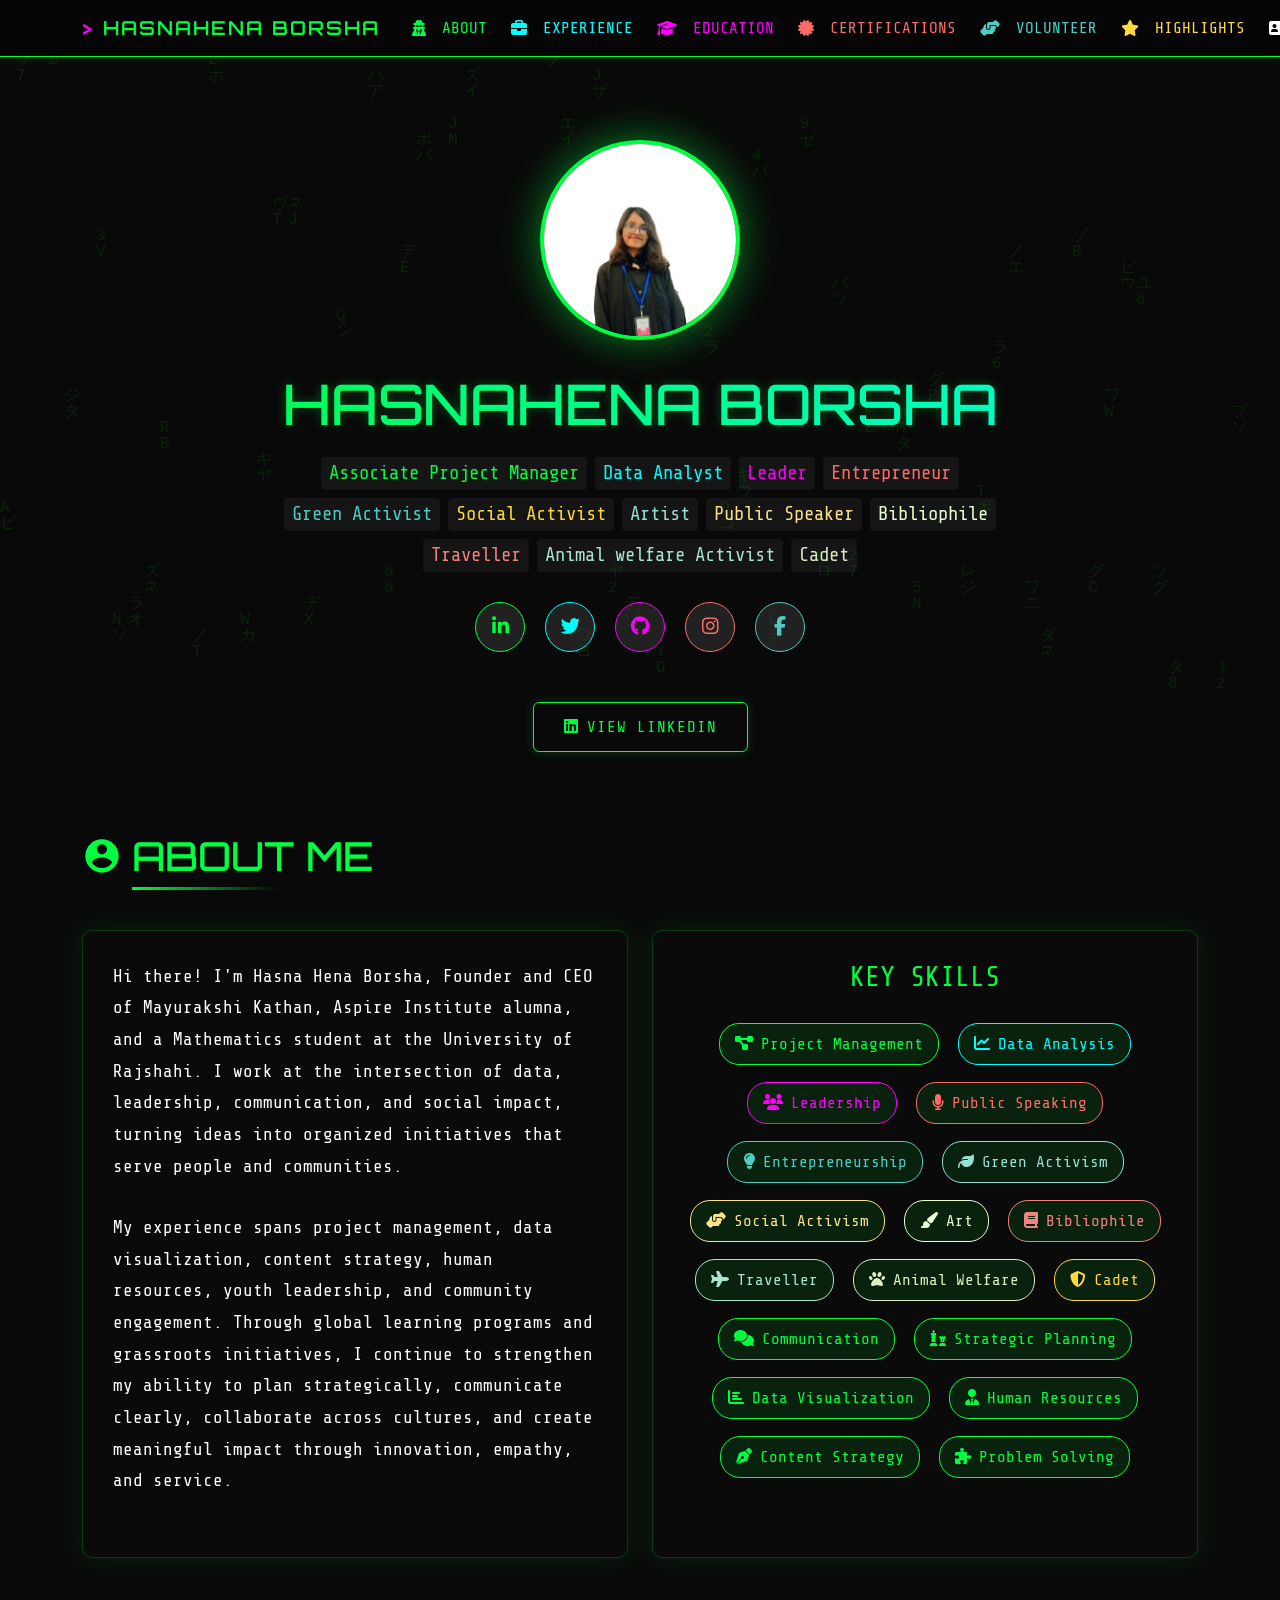
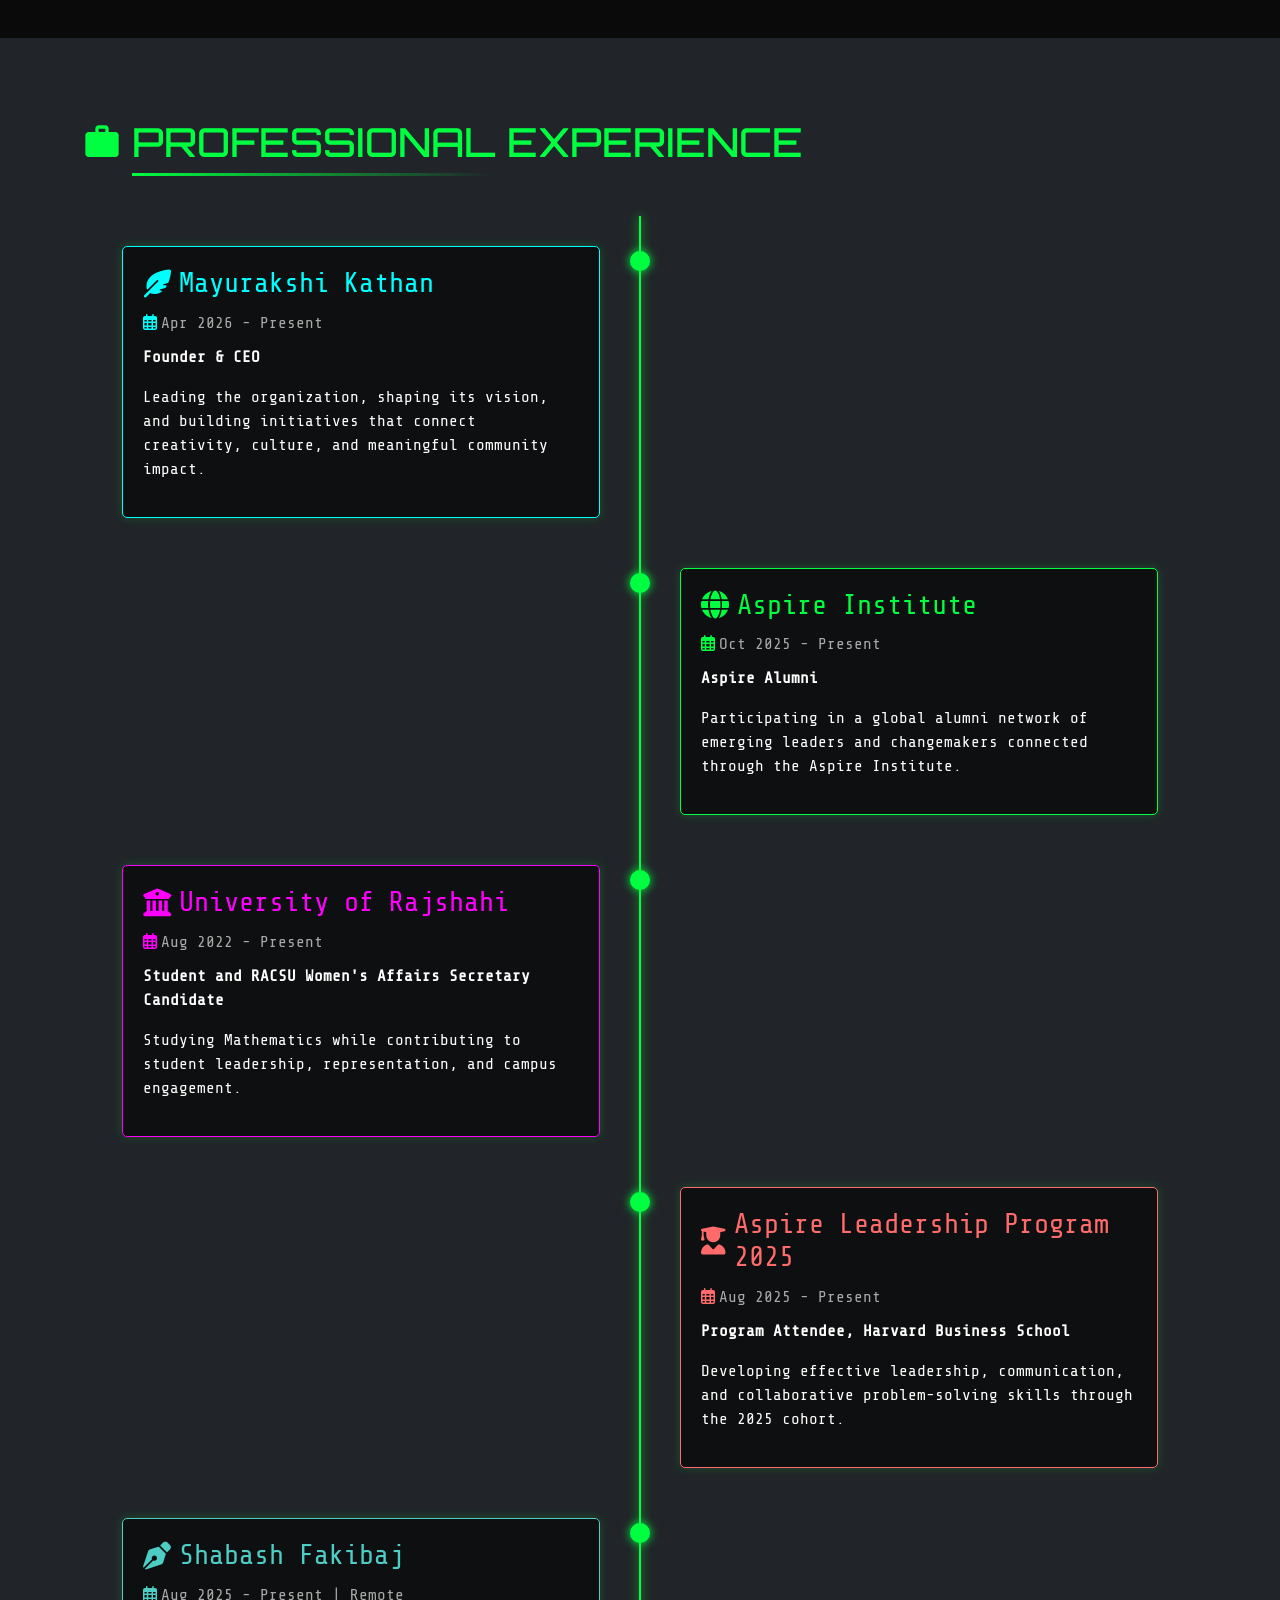
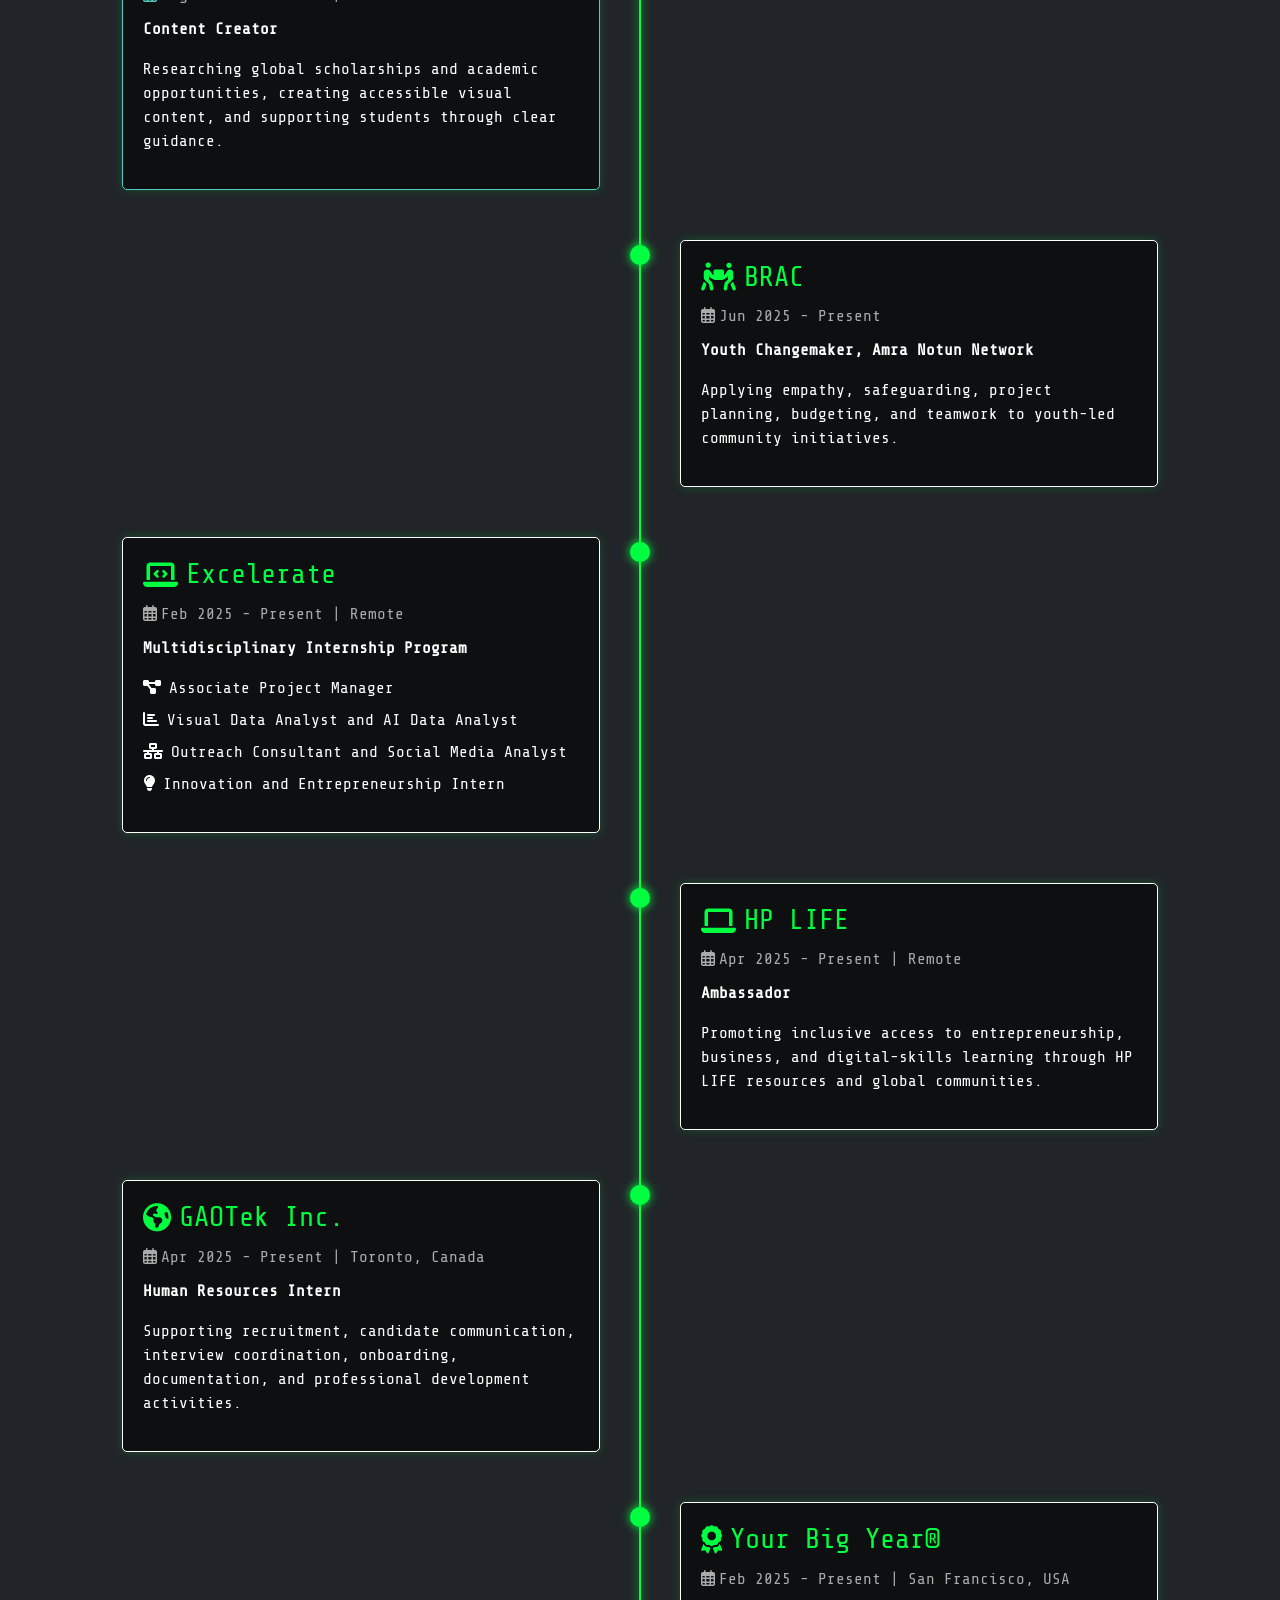
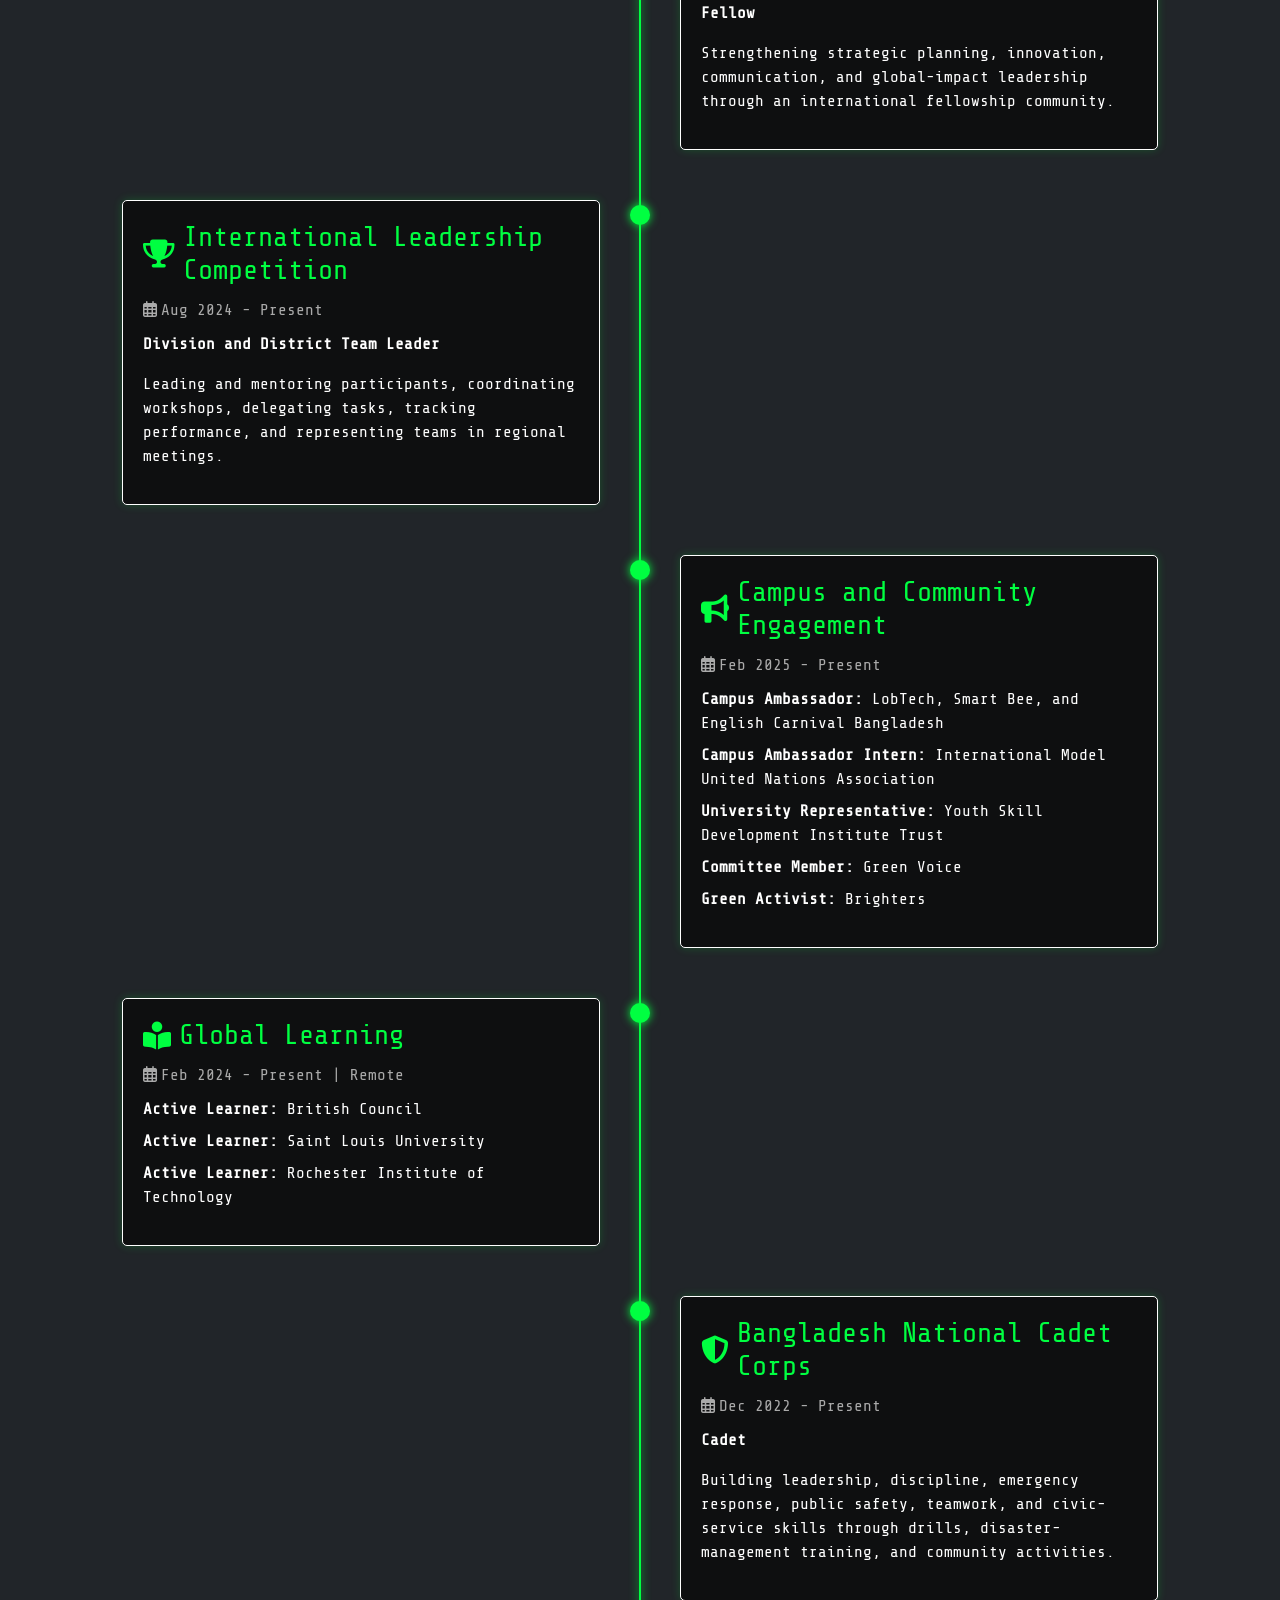
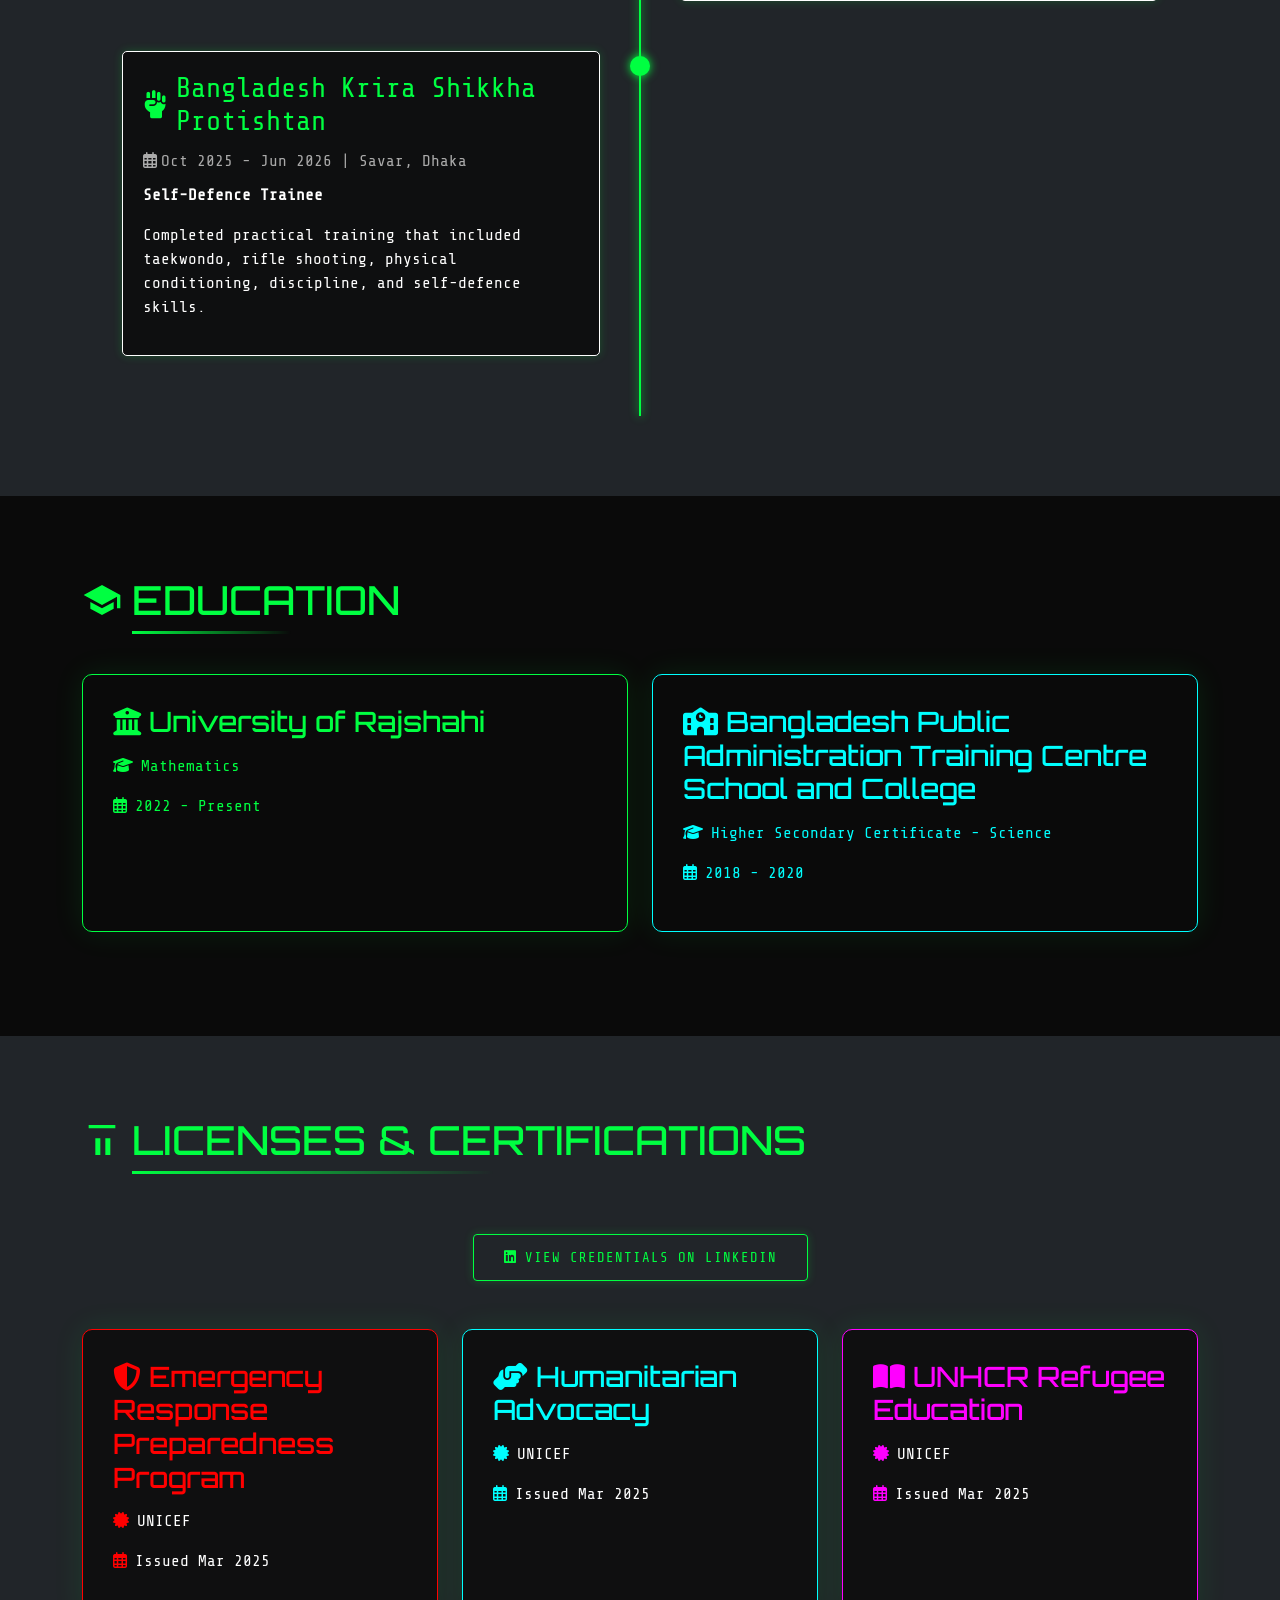
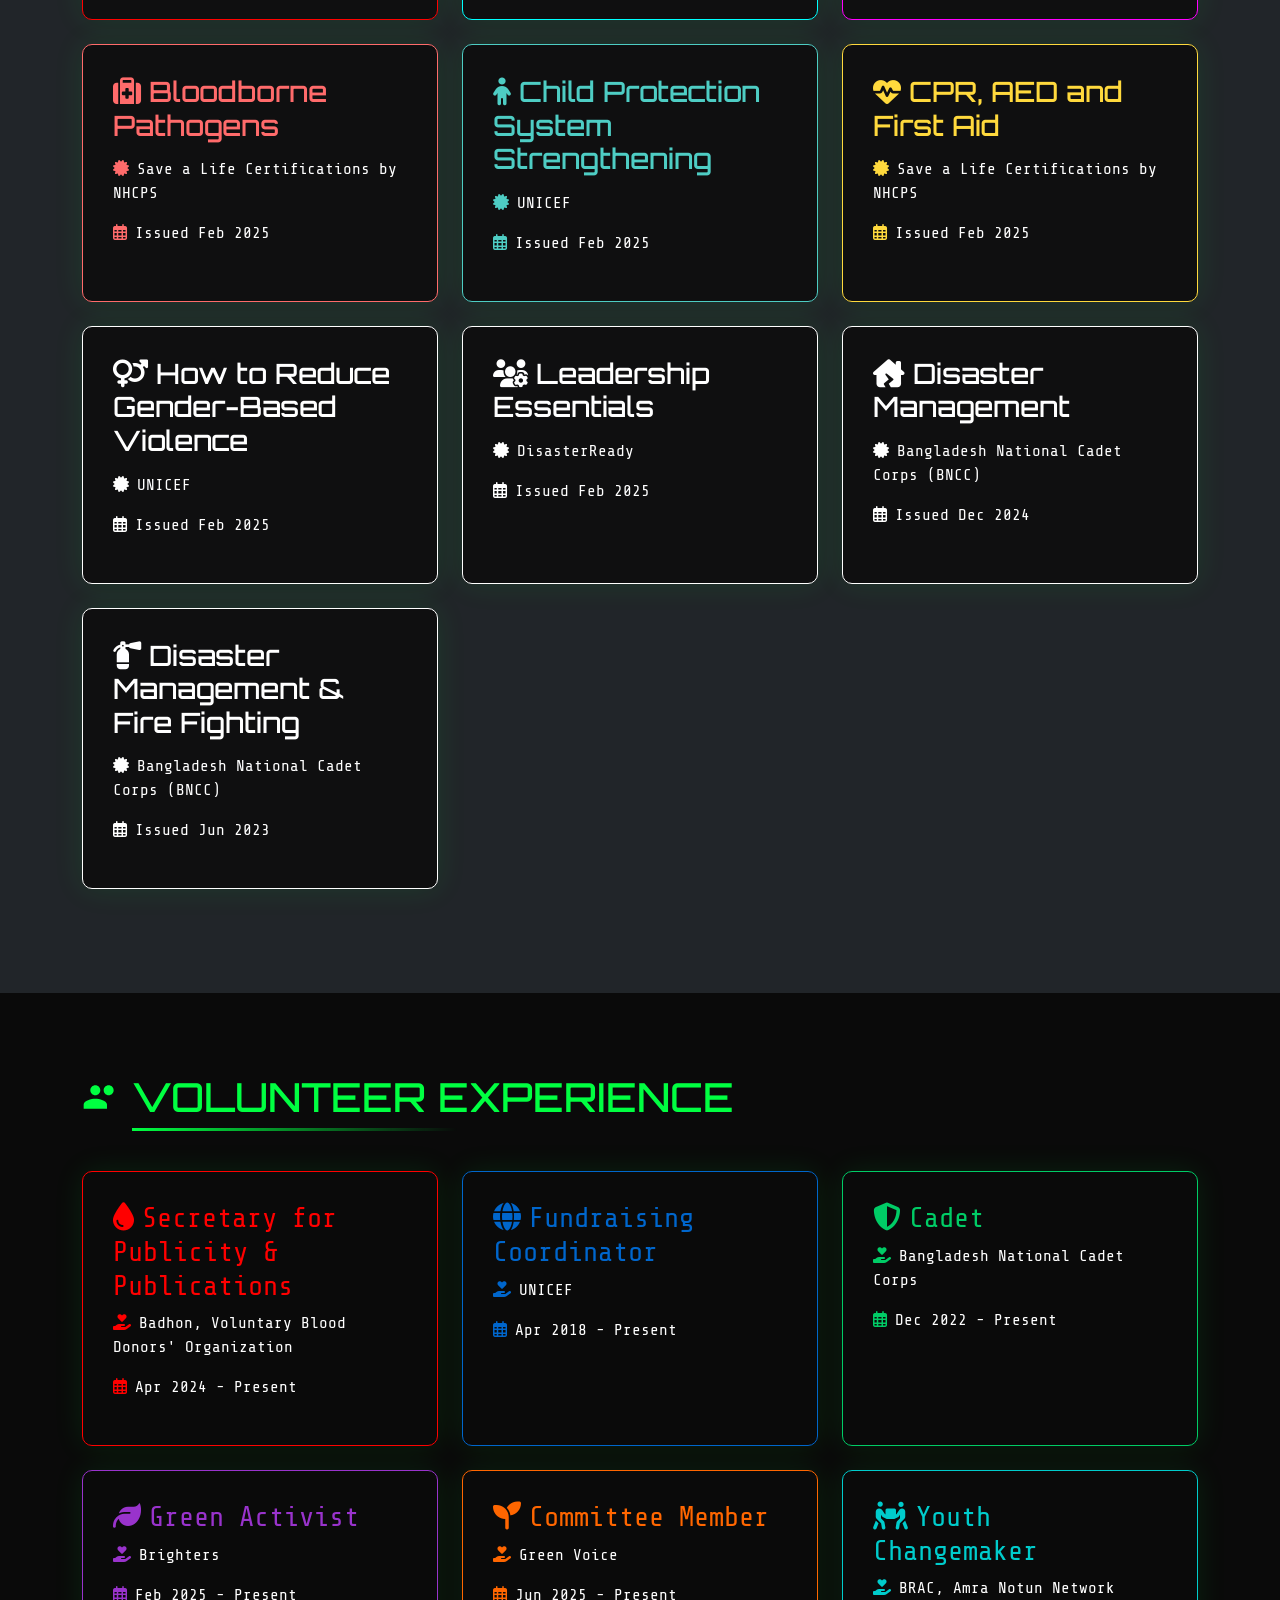
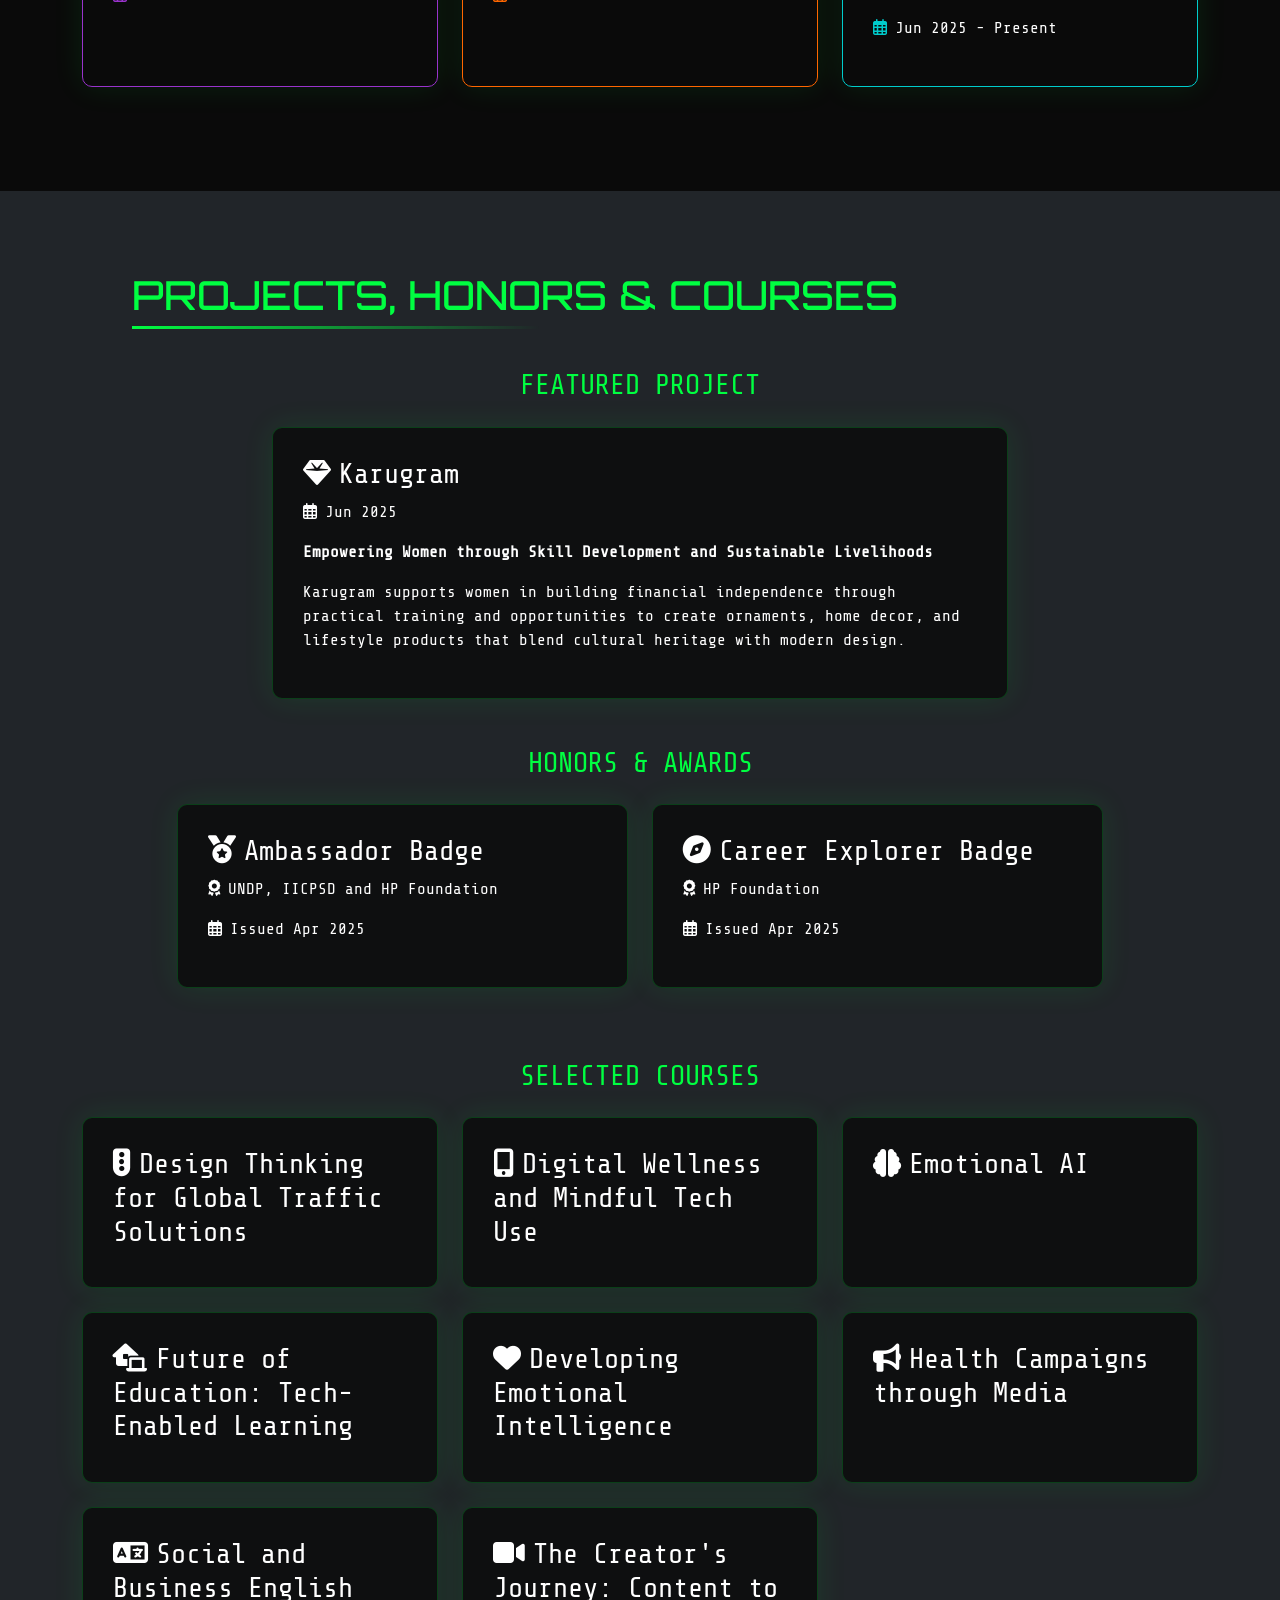
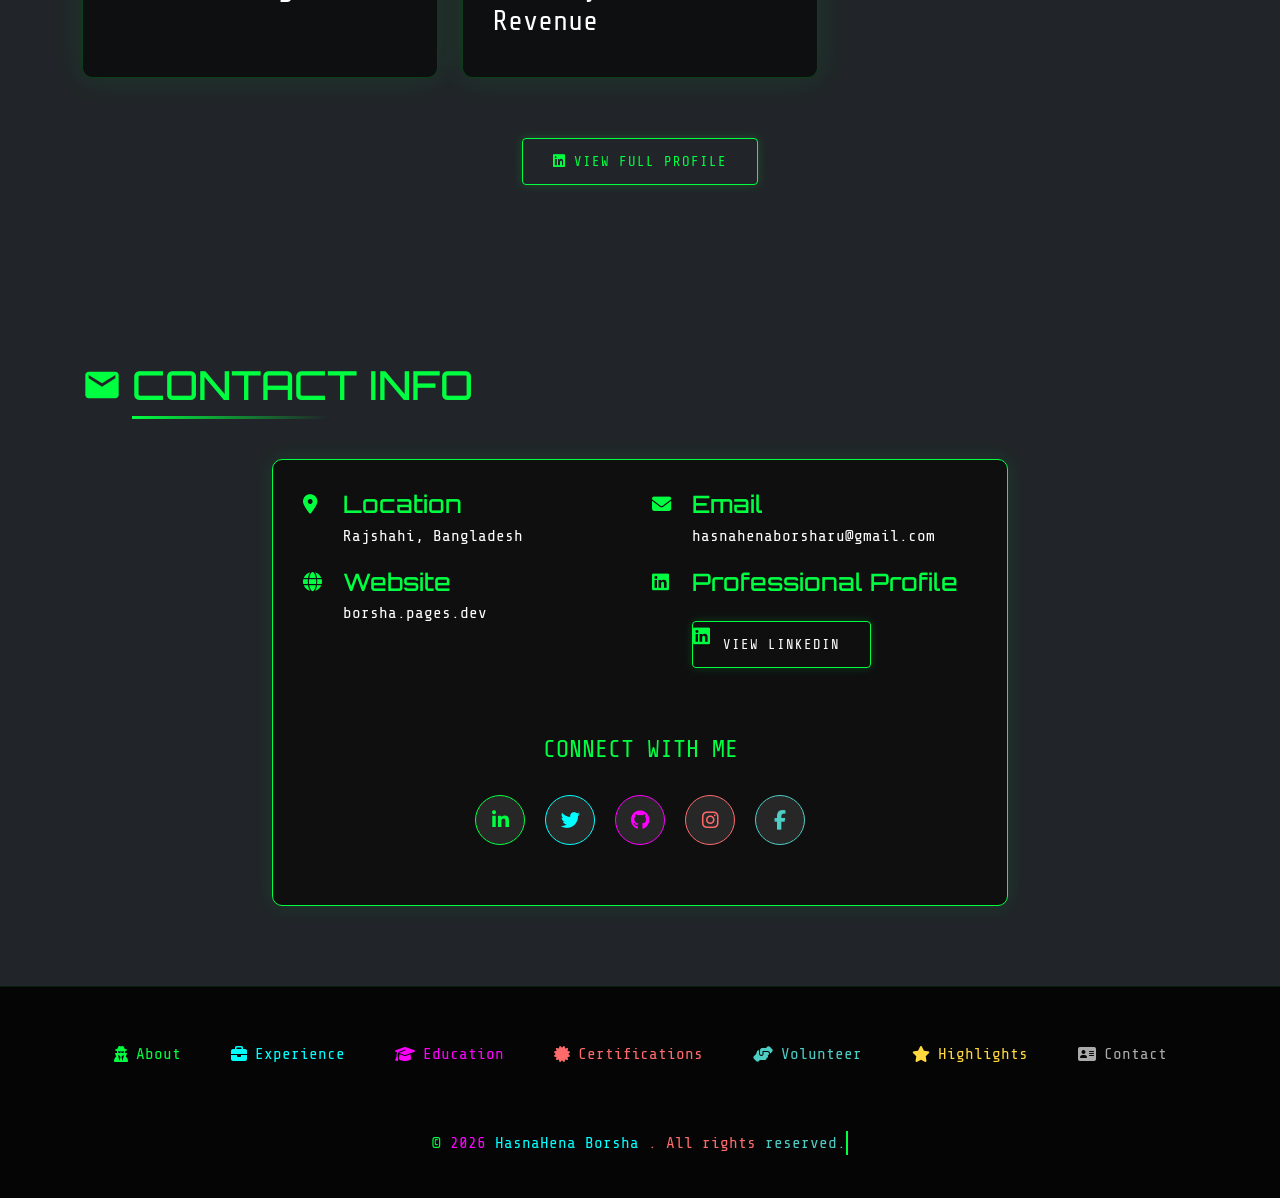
==== commit 1298e75c: "Complete portfolio content and links" ====
--- a/index.html
+++ b/index.html
@@ -1819,6 +1819,7 @@
                     <li class="nav-item"><a class="nav-link" href="#education"><i class="fas fa-graduation-cap me-2"></i>EDUCATION</a></li>
                     <li class="nav-item"><a class="nav-link" href="#certifications"><i class="fas fa-certificate me-2"></i>CERTIFICATIONS</a></li>
                     <li class="nav-item"><a class="nav-link" href="#volunteer"><i class="fas fa-hands-helping me-2"></i>VOLUNTEER</a></li>
+                    <li class="nav-item"><a class="nav-link" href="#highlights"><i class="fas fa-star me-2"></i>HIGHLIGHTS</a></li>
                     <li class="nav-item"><a class="nav-link" href="#contact"><i class="fas fa-address-card me-2"></i>CONTACT</a></li>
                 </ul>
             </div>
@@ -1845,13 +1846,13 @@
                 <span>Cadet</span>
             </p>
             <div class="social-icons animate__animated animate__fadeIn animate__delay-1s">
-                <a href="#"><i class="fab fa-linkedin-in"></i></a>
-                <a href="#"><i class="fab fa-twitter"></i></a>
-                <a href="#"><i class="fab fa-github"></i></a>
-                <a href="#"><i class="fab fa-instagram"></i></a>
-                <a href="#"><i class="fab fa-facebook-f"></i></a>
-            </div>
-            <a href="#" class="btn btn-cv animate__animated animate__fadeInUp animate__delay-1s"><i class="fas fa-download me-2"></i>DOWNLOAD CV</a>
+                <a href="https://www.linkedin.com/in/hasnahenaborsha" target="_blank" rel="noopener noreferrer" aria-label="LinkedIn"><i class="fab fa-linkedin-in"></i></a>
+                <a href="https://twitter.com/hasnahenaborsha" target="_blank" rel="noopener noreferrer" aria-label="Twitter"><i class="fab fa-twitter"></i></a>
+                <a href="https://github.com/HasnaHenaBorsha" target="_blank" rel="noopener noreferrer" aria-label="GitHub"><i class="fab fa-github"></i></a>
+                <a href="https://instagram.com/hasnahenaborsha" target="_blank" rel="noopener noreferrer" aria-label="Instagram"><i class="fab fa-instagram"></i></a>
+                <a href="https://facebook.com/hasnahenaborsha" target="_blank" rel="noopener noreferrer" aria-label="Facebook"><i class="fab fa-facebook-f"></i></a>
+            </div>
+            <a href="https://www.linkedin.com/in/hasnahenaborsha" target="_blank" rel="noopener noreferrer" class="btn btn-cv animate__animated animate__fadeInUp animate__delay-1s"><i class="fab fa-linkedin me-2"></i>VIEW LINKEDIN</a>
         </div>
         <canvas id="matrix-canvas" class="matrix-rain"></canvas>
     </section>
@@ -1864,9 +1865,9 @@
                 <div class="col-lg-6 mb-4 mb-lg-0">
                     <div class="about-content">
                         <p class="about-text">
-                            Hi there! I'm HasnaHena Borsha — a passionate and results-driven individual currently pursuing a degree in Mathematics at the University of Rajshahi. With a strong interest in problem-solving, leadership, and social innovation, I thrive at the intersection of technology, data, and impact. I value continuous learning and personal growth, and I enjoy taking on new challenges that help me evolve both academically and professionally.
+                            Hi there! I'm Hasna Hena Borsha, Founder and CEO of Mayurakshi Kathan, Aspire Institute alumna, and a Mathematics student at the University of Rajshahi. I work at the intersection of data, leadership, communication, and social impact, turning ideas into organized initiatives that serve people and communities.
                         <p class="about-text">
-                            Throughout my journey, I've gained diverse experiences in project management, data visualization, and community engagement. As an Intern in both Data Visualization and Project Management, I have worked on real-world challenges — transforming data into actionable insights and contributing to impactful projects. These roles have enhanced my ability to plan strategically, communicate effectively, and collaborate with diverse teams. I'm committed to making a meaningful difference through innovation, empathy, and service.
+                            My experience spans project management, data visualization, content strategy, human resources, youth leadership, and community engagement. Through global learning programs and grassroots initiatives, I continue to strengthen my ability to plan strategically, communicate clearly, collaborate across cultures, and create meaningful impact through innovation, empathy, and service.
                         </p>
                     </div>
                 </div>
@@ -1886,6 +1887,12 @@
                             <span class="badge-hacker"><i class="fas fa-plane me-2"></i>Traveller</span>
                             <span class="badge-hacker"><i class="fas fa-paw me-2"></i>Animal Welfare</span>
                             <span class="badge-hacker"><i class="fas fa-shield-alt me-2"></i>Cadet</span>
+                            <span class="badge-hacker"><i class="fas fa-comments me-2"></i>Communication</span>
+                            <span class="badge-hacker"><i class="fas fa-chess me-2"></i>Strategic Planning</span>
+                            <span class="badge-hacker"><i class="fas fa-chart-bar me-2"></i>Data Visualization</span>
+                            <span class="badge-hacker"><i class="fas fa-user-tie me-2"></i>Human Resources</span>
+                            <span class="badge-hacker"><i class="fas fa-pen-nib me-2"></i>Content Strategy</span>
+                            <span class="badge-hacker"><i class="fas fa-puzzle-piece me-2"></i>Problem Solving</span>
                         </div>
                     </div>
                 </div>
@@ -2076,7 +2083,10 @@
     <!-- Certifications Section -->
     <section id="certifications" class="section bg-dark">
         <div class="container">
-            <h2 class="section-title animate__animated">LICENSES & CERTIFICATIONS</h2>
+            <h2 class="section-title animate__animated">LICENSES &amp; CERTIFICATIONS</h2>
+            <p class="text-center mb-5">
+                <a href="https://www.linkedin.com/in/hasnahenaborsha/details/certifications/" target="_blank" rel="noopener noreferrer" class="btn btn-cv btn-sm"><i class="fab fa-linkedin me-2"></i>VIEW CREDENTIALS ON LINKEDIN</a>
+            </p>
             <div class="row">
                 <div class="col-md-4 mb-4">
                     <div class="about-content cert-emergency">
@@ -2200,6 +2210,58 @@
                     </div>
                 </div>
             </div>
+        </div>
+    </section>
+
+    <!-- Projects, Honors and Courses Section -->
+    <section id="highlights" class="section bg-dark">
+        <div class="container">
+            <h2 class="section-title animate__animated">PROJECTS, HONORS &amp; COURSES</h2>
+
+            <h3 class="text-center mb-4" style="color: var(--neon-green);">FEATURED PROJECT</h3>
+            <div class="row justify-content-center mb-5">
+                <div class="col-lg-8">
+                    <div class="about-content h-100">
+                        <h3><i class="fas fa-gem me-2"></i>Karugram</h3>
+                        <p><i class="far fa-calendar-alt me-2"></i>Jun 2025</p>
+                        <p><strong>Empowering Women through Skill Development and Sustainable Livelihoods</strong></p>
+                        <p>Karugram supports women in building financial independence through practical training and opportunities to create ornaments, home decor, and lifestyle products that blend cultural heritage with modern design.</p>
+                    </div>
+                </div>
+            </div>
+
+            <h3 class="text-center mb-4" style="color: var(--neon-green);">HONORS &amp; AWARDS</h3>
+            <div class="row justify-content-center mb-5">
+                <div class="col-md-5 mb-4">
+                    <div class="about-content h-100">
+                        <h3><i class="fas fa-medal me-2"></i>Ambassador Badge</h3>
+                        <p><i class="fas fa-award me-2"></i>UNDP, IICPSD and HP Foundation</p>
+                        <p><i class="far fa-calendar-alt me-2"></i>Issued Apr 2025</p>
+                    </div>
+                </div>
+                <div class="col-md-5 mb-4">
+                    <div class="about-content h-100">
+                        <h3><i class="fas fa-compass me-2"></i>Career Explorer Badge</h3>
+                        <p><i class="fas fa-award me-2"></i>HP Foundation</p>
+                        <p><i class="far fa-calendar-alt me-2"></i>Issued Apr 2025</p>
+                    </div>
+                </div>
+            </div>
+
+            <h3 class="text-center mb-4" style="color: var(--neon-green);">SELECTED COURSES</h3>
+            <div class="row">
+                <div class="col-md-6 col-lg-4 mb-4"><div class="about-content h-100"><h3><i class="fas fa-traffic-light me-2"></i>Design Thinking for Global Traffic Solutions</h3></div></div>
+                <div class="col-md-6 col-lg-4 mb-4"><div class="about-content h-100"><h3><i class="fas fa-mobile-alt me-2"></i>Digital Wellness and Mindful Tech Use</h3></div></div>
+                <div class="col-md-6 col-lg-4 mb-4"><div class="about-content h-100"><h3><i class="fas fa-brain me-2"></i>Emotional AI</h3></div></div>
+                <div class="col-md-6 col-lg-4 mb-4"><div class="about-content h-100"><h3><i class="fas fa-laptop-house me-2"></i>Future of Education: Tech-Enabled Learning</h3></div></div>
+                <div class="col-md-6 col-lg-4 mb-4"><div class="about-content h-100"><h3><i class="fas fa-heart me-2"></i>Developing Emotional Intelligence</h3></div></div>
+                <div class="col-md-6 col-lg-4 mb-4"><div class="about-content h-100"><h3><i class="fas fa-bullhorn me-2"></i>Health Campaigns through Media</h3></div></div>
+                <div class="col-md-6 col-lg-4 mb-4"><div class="about-content h-100"><h3><i class="fas fa-language me-2"></i>Social and Business English</h3></div></div>
+                <div class="col-md-6 col-lg-4 mb-4"><div class="about-content h-100"><h3><i class="fas fa-video me-2"></i>The Creator's Journey: Content to Revenue</h3></div></div>
+            </div>
+            <p class="text-center mt-3">
+                <a href="https://www.linkedin.com/in/hasnahenaborsha" target="_blank" rel="noopener noreferrer" class="btn btn-cv btn-sm"><i class="fab fa-linkedin me-2"></i>VIEW FULL PROFILE</a>
+            </p>
         </div>
     </section>
 
@@ -2227,27 +2289,27 @@
                             </div>
                             <div class="col-md-6">
                                 <div class="contact-item">
-                                    <i class="fas fa-phone"></i>
-                                    <h4>Phone</h4>
-                                    <p>+880 1XXX XXXXXX</p>
+                                    <i class="fas fa-globe"></i>
+                                    <h4>Website</h4>
+                                    <p><a href="https://borsha.pages.dev/" target="_blank" rel="noopener noreferrer">borsha.pages.dev</a></p>
                                 </div>
                             </div>
                             <div class="col-md-6">
                                 <div class="contact-item">
-                                    <i class="fas fa-file-alt"></i>
-                                    <h4>Download CV</h4>
-                                    <a href="#" class="btn btn-cv btn-sm"><i class="fas fa-download me-2"></i>Download Now</a>
+                                    <i class="fab fa-linkedin"></i>
+                                    <h4>Professional Profile</h4>
+                                    <a href="https://www.linkedin.com/in/hasnahenaborsha" target="_blank" rel="noopener noreferrer" class="btn btn-cv btn-sm"><i class="fab fa-linkedin me-2"></i>View LinkedIn</a>
                                 </div>
                             </div>
                         </div>
                         <div class="text-center mt-5">
                             <h4 style="color: var(--neon-green); margin-bottom: 20px;">CONNECT WITH ME</h4>
                             <div class="social-icons">
-                                <a href="#"><i class="fab fa-linkedin-in"></i></a>
-                                <a href="#"><i class="fab fa-twitter"></i></a>
-                                <a href="#"><i class="fab fa-github"></i></a>
-                                <a href="#"><i class="fab fa-instagram"></i></a>
-                                <a href="#"><i class="fab fa-facebook-f"></i></a>
+                                <a href="https://www.linkedin.com/in/hasnahenaborsha" target="_blank" rel="noopener noreferrer" aria-label="LinkedIn"><i class="fab fa-linkedin-in"></i></a>
+                                <a href="https://twitter.com/hasnahenaborsha" target="_blank" rel="noopener noreferrer" aria-label="Twitter"><i class="fab fa-twitter"></i></a>
+                                <a href="https://github.com/HasnaHenaBorsha" target="_blank" rel="noopener noreferrer" aria-label="GitHub"><i class="fab fa-github"></i></a>
+                                <a href="https://instagram.com/hasnahenaborsha" target="_blank" rel="noopener noreferrer" aria-label="Instagram"><i class="fab fa-instagram"></i></a>
+                                <a href="https://facebook.com/hasnahenaborsha" target="_blank" rel="noopener noreferrer" aria-label="Facebook"><i class="fab fa-facebook-f"></i></a>
                             </div>
                         </div>
                     </div>
@@ -2265,6 +2327,7 @@
                 <a href="#education"><i class="fas fa-graduation-cap me-2"></i>Education</a>
                 <a href="#certifications"><i class="fas fa-certificate me-2"></i>Certifications</a>
                 <a href="#volunteer"><i class="fas fa-hands-helping me-2"></i>Volunteer</a>
+                <a href="#highlights"><i class="fas fa-star me-2"></i>Highlights</a>
                 <a href="#contact"><i class="fas fa-address-card me-2"></i>Contact</a>
             </div>
             <p class="copyright">
@@ -2405,14 +2468,6 @@
           window.addEventListener('scroll', animateTitles);
           animateTitles();
       
-          // === Download CV Alert ===
-          document.querySelectorAll('.btn-cv').forEach(btn => {
-            btn.addEventListener('click', function (e) {
-              e.preventDefault();
-              alert('🚀 Your CV is being downloaded...');
-              // window.location.href = 'cv-file-link.pdf'; // Uncomment this when real file is ready
-            });
-          });
         });
 
         // Update copyright year
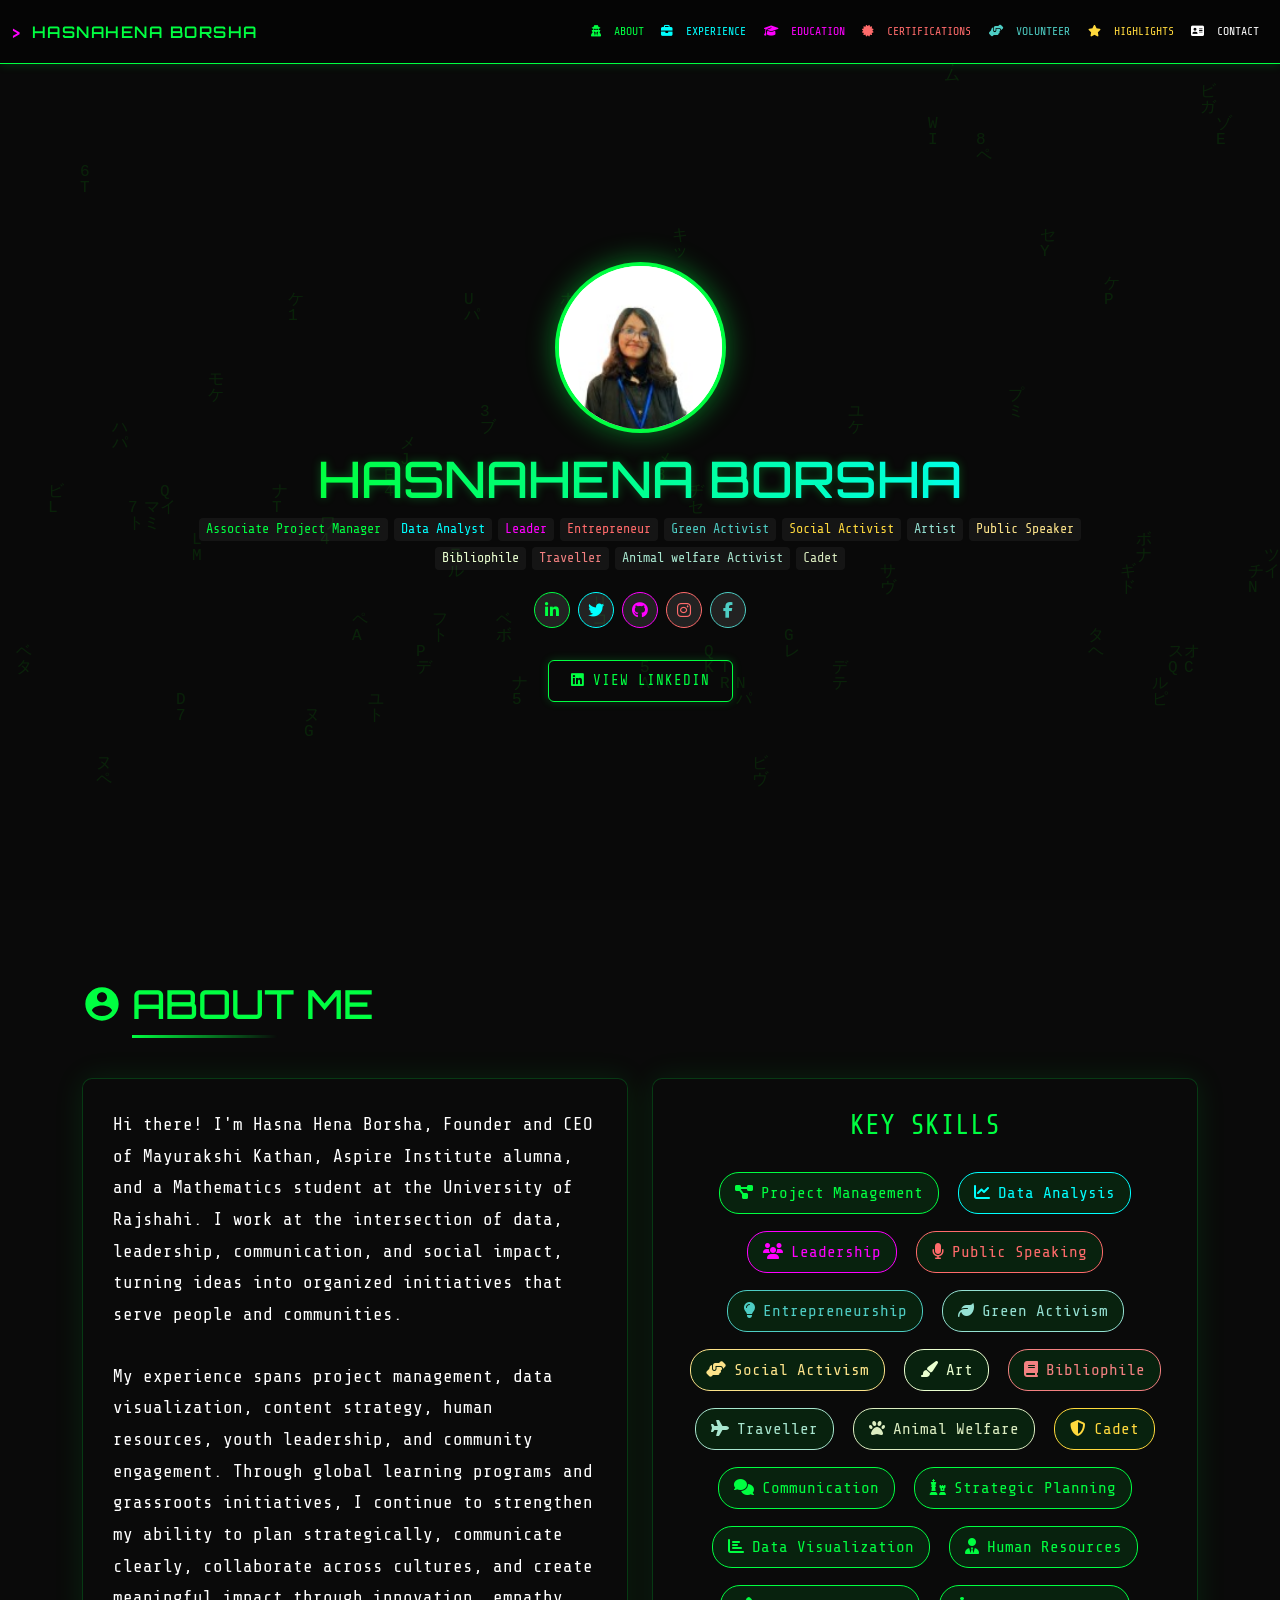
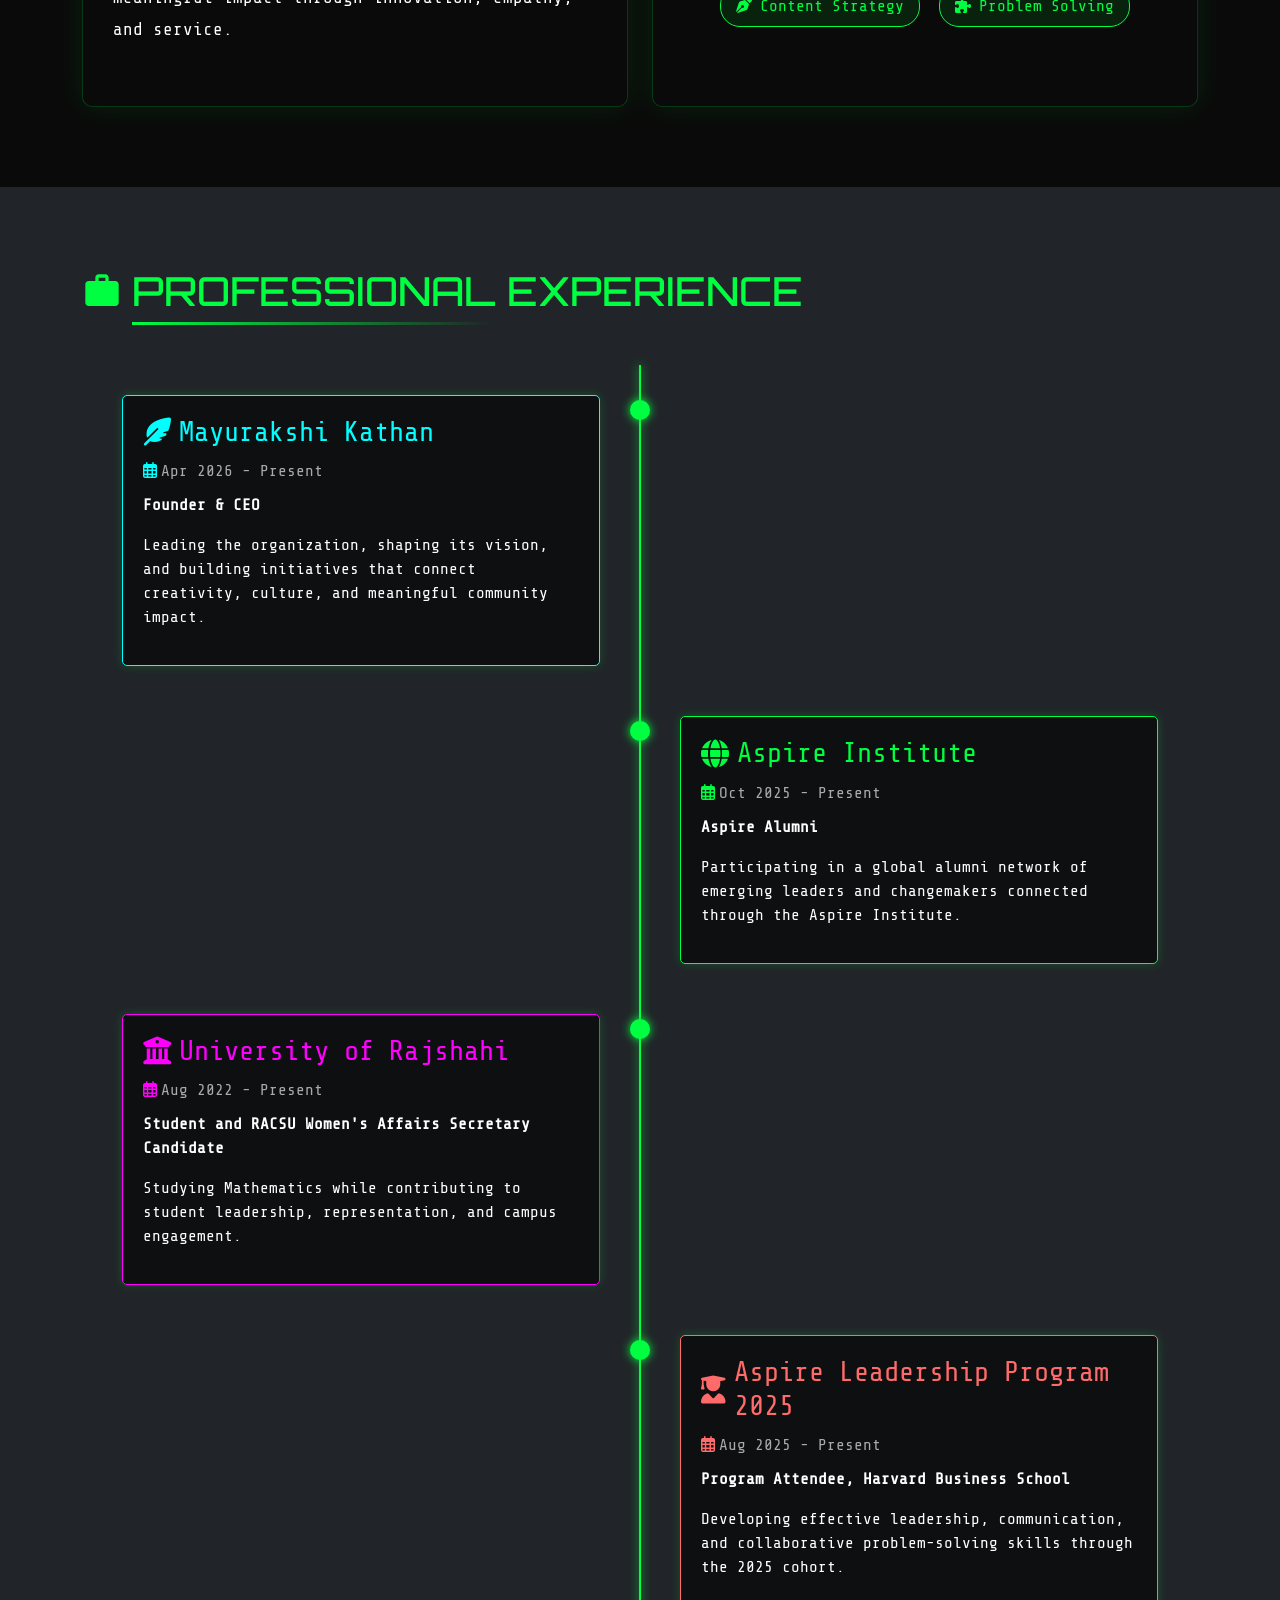
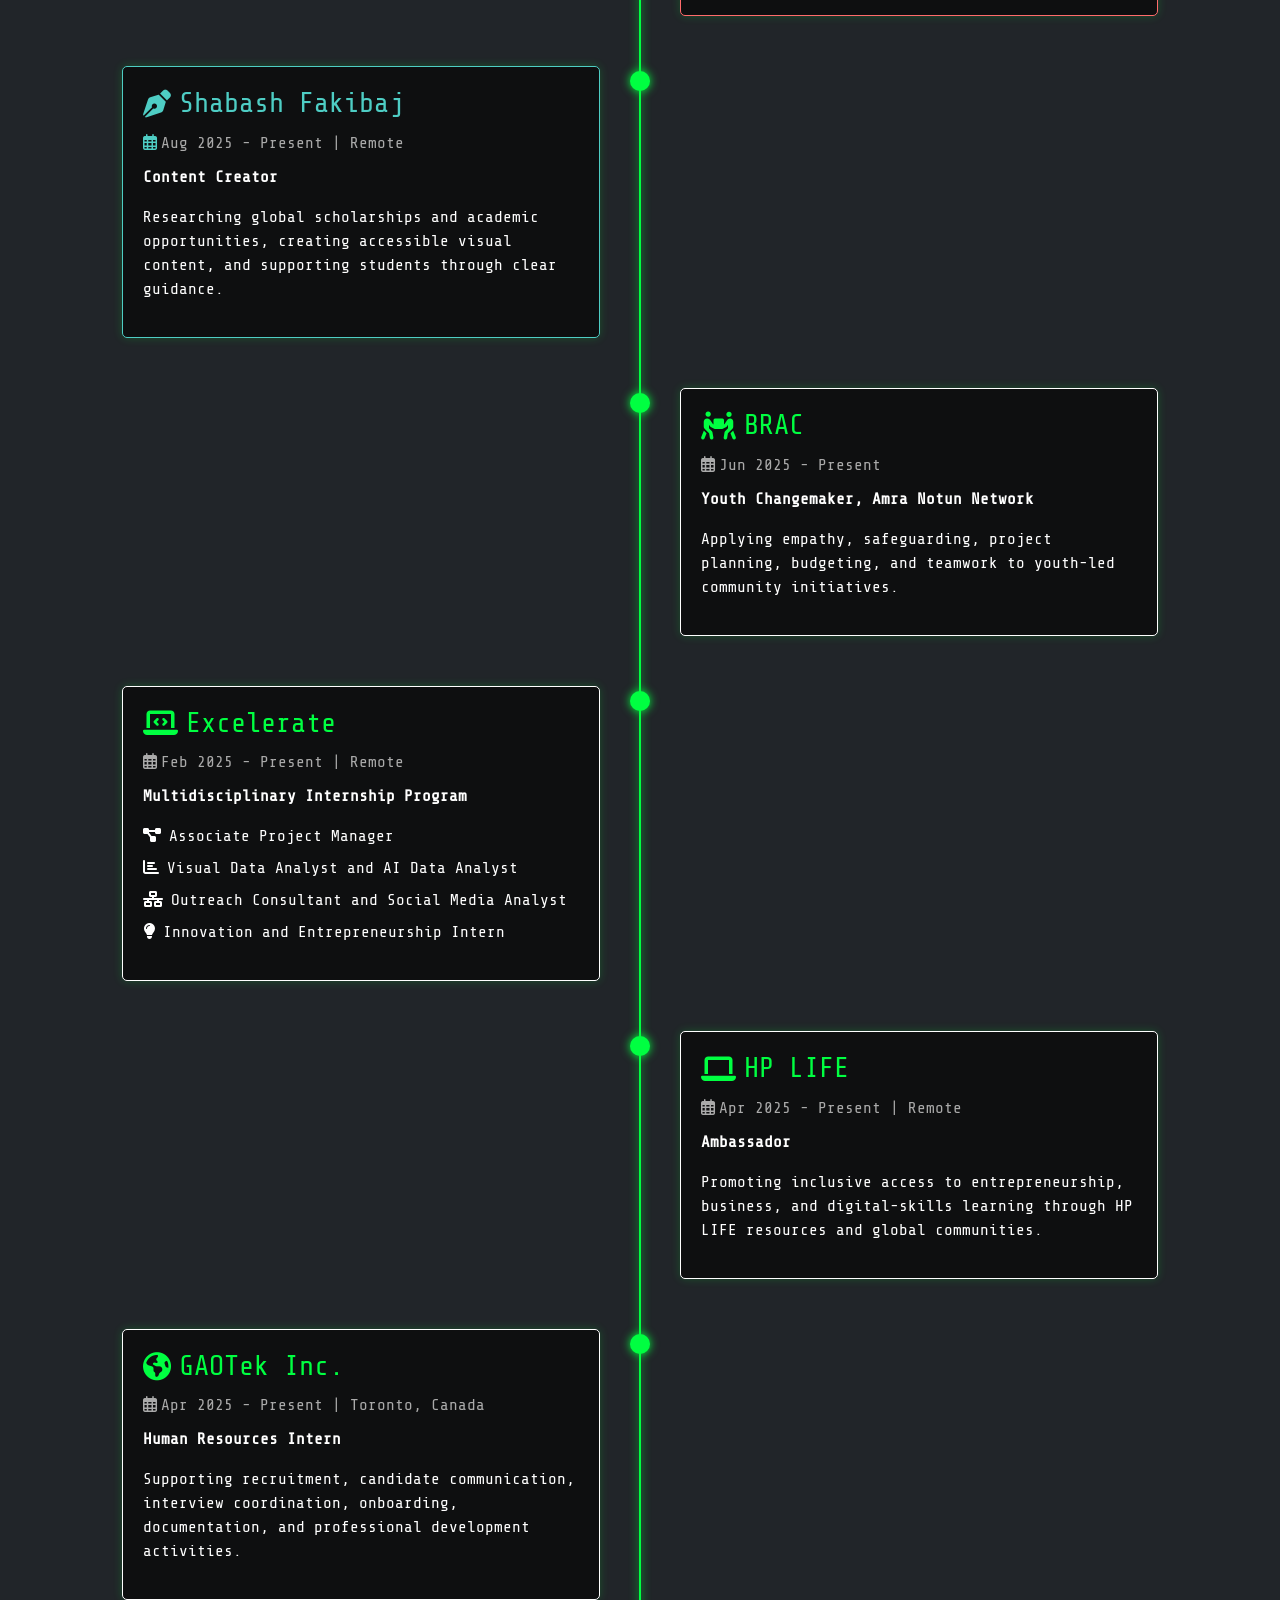
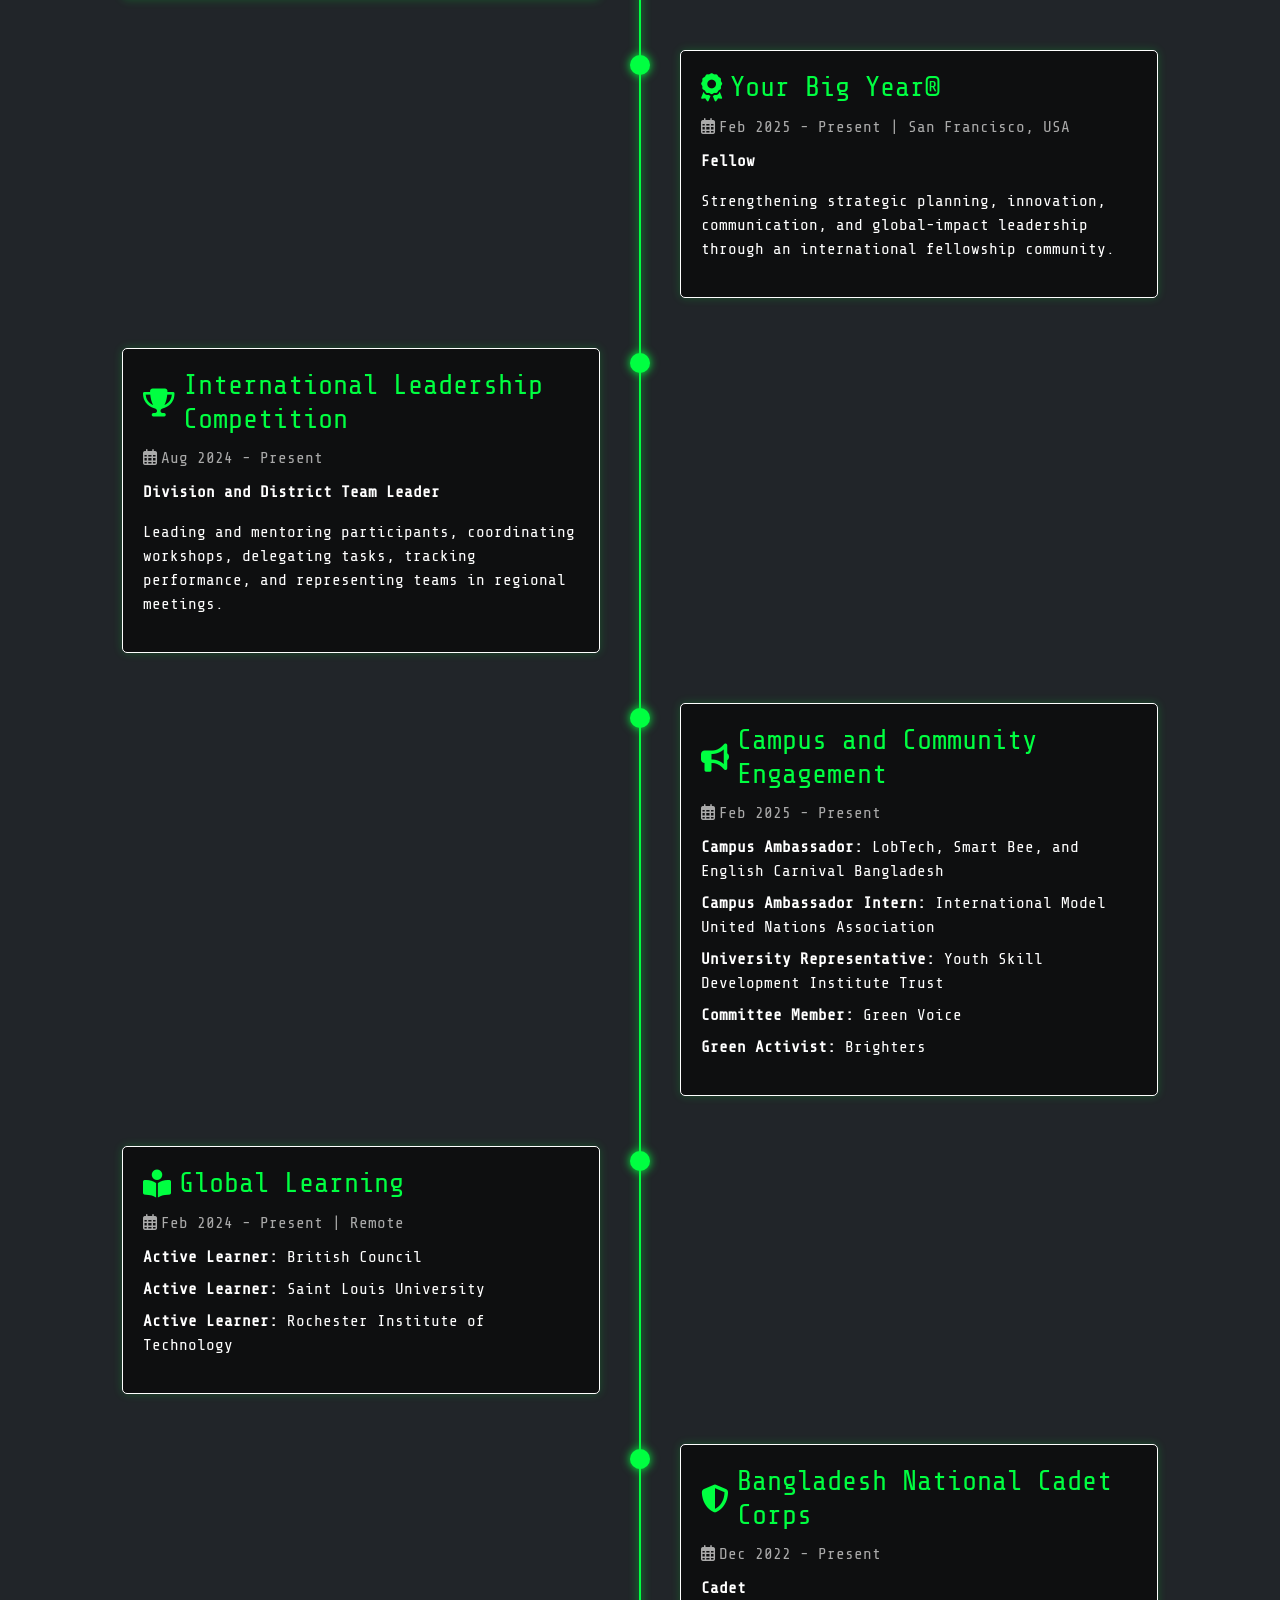
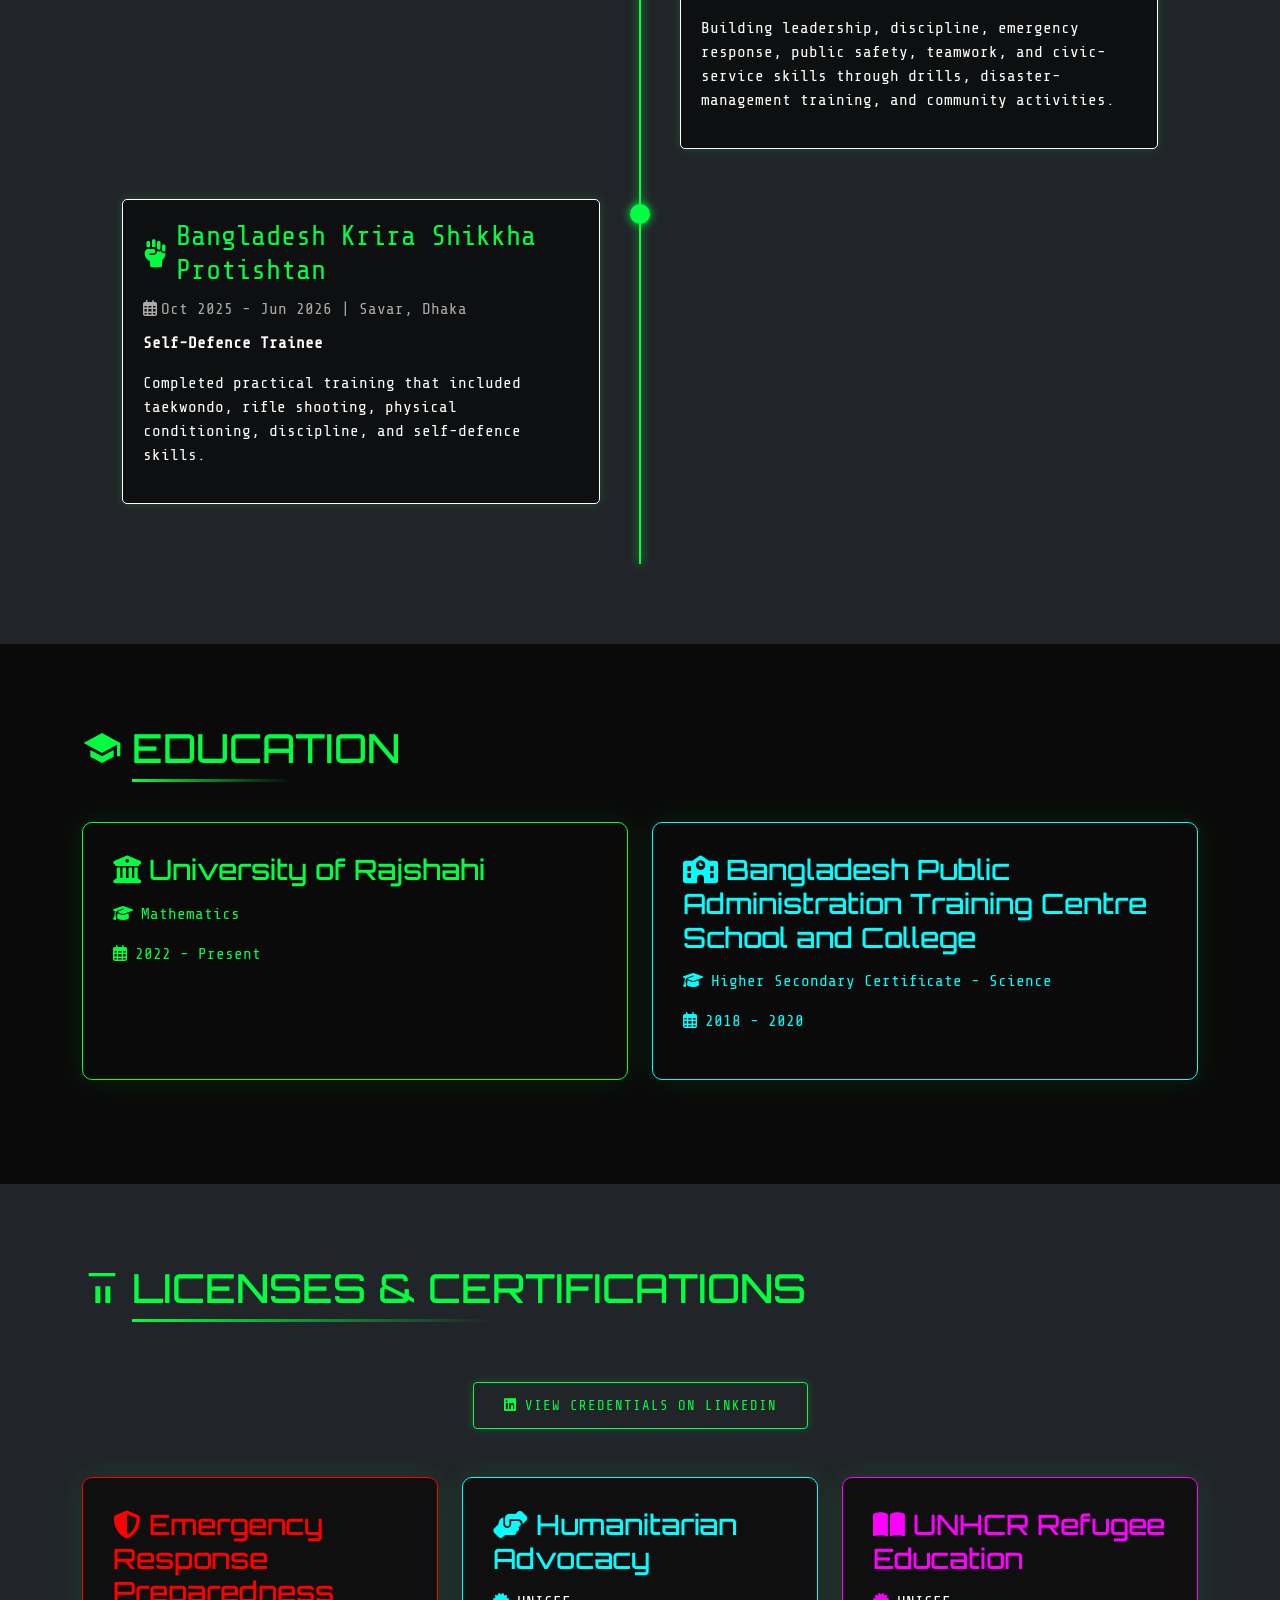
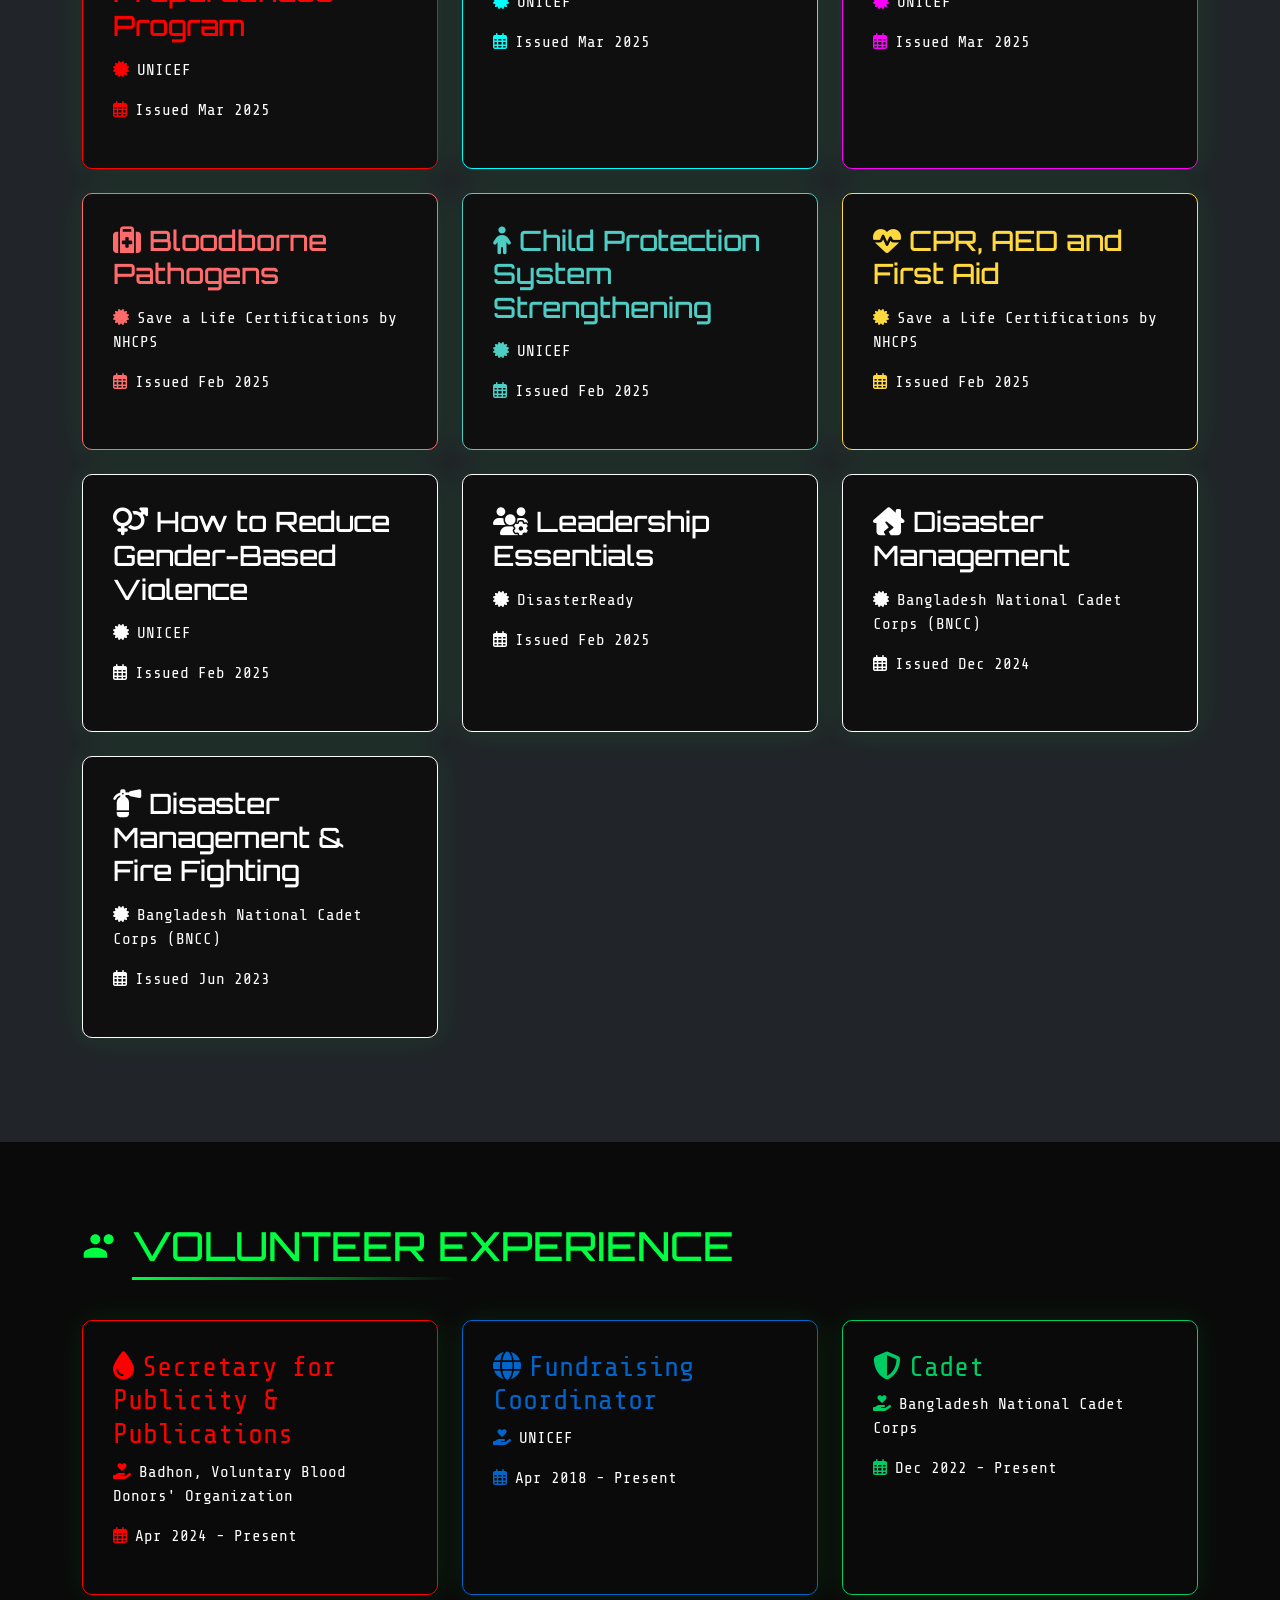
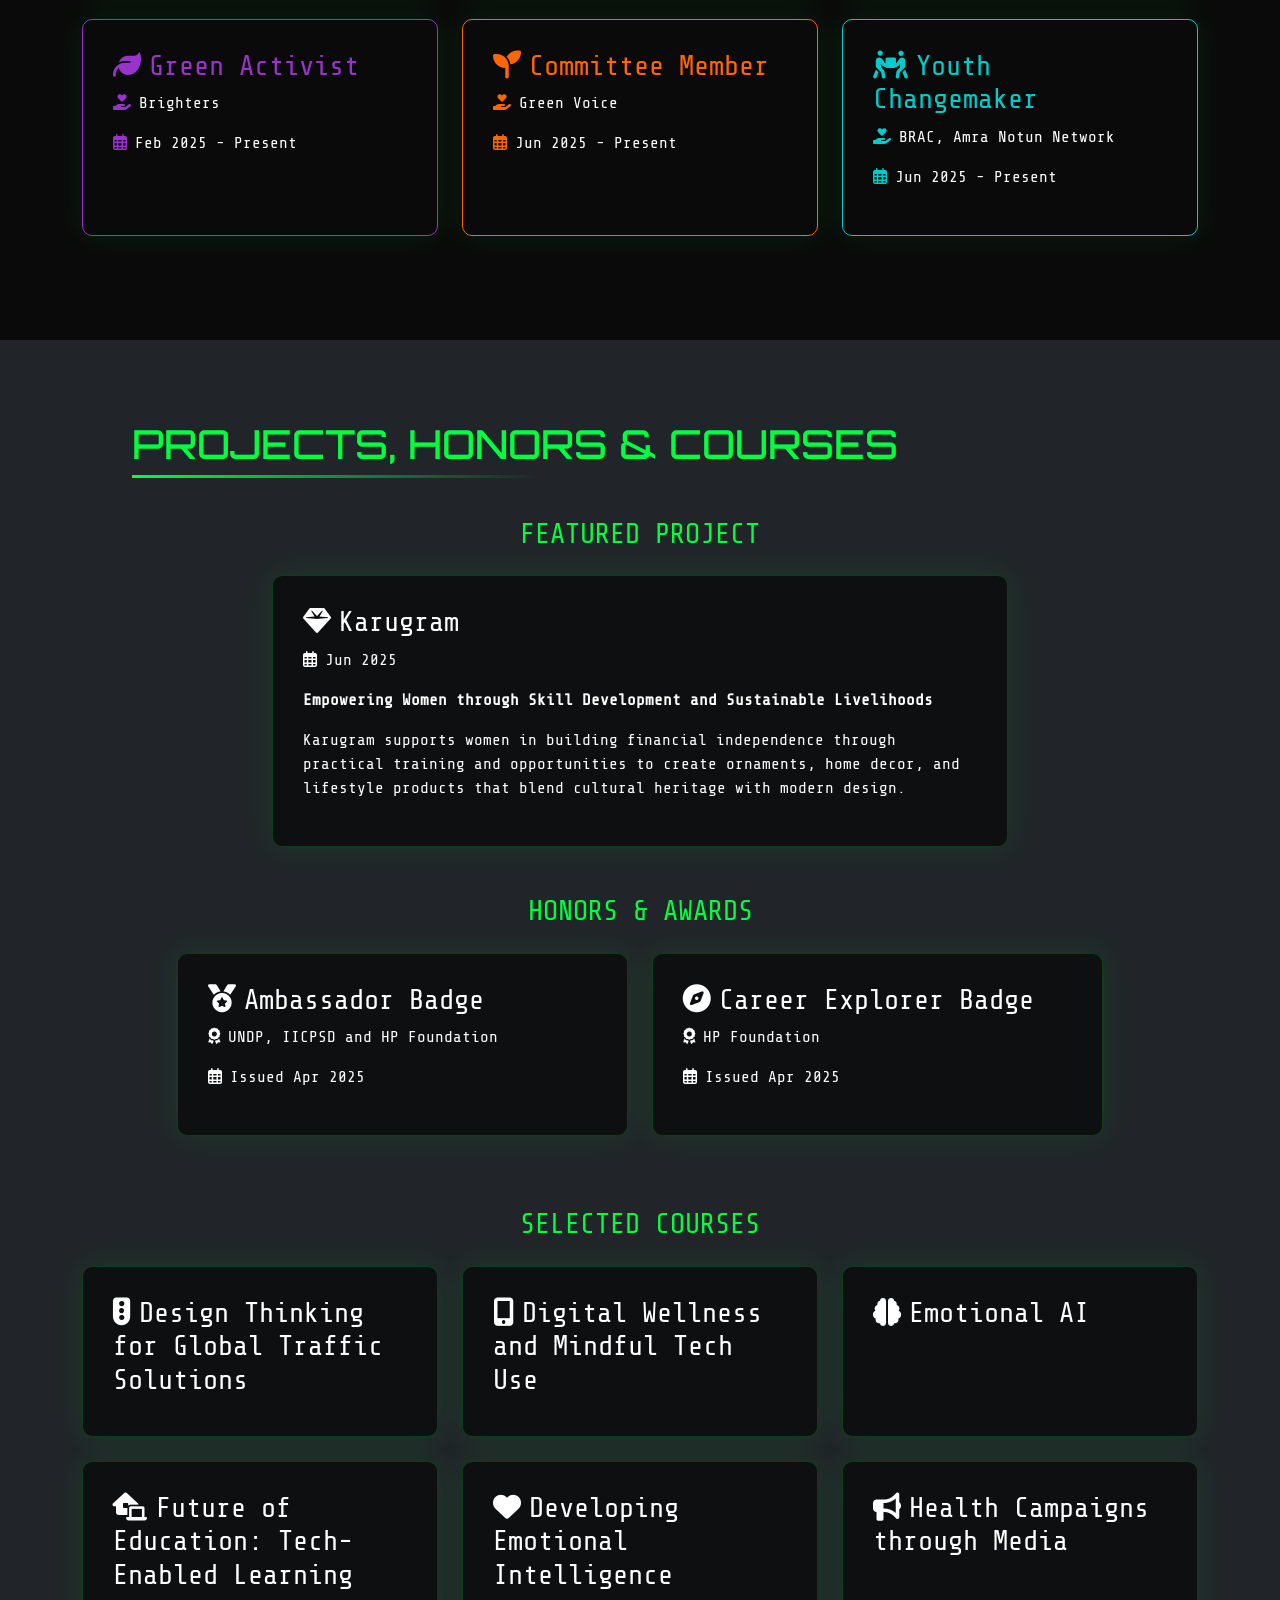
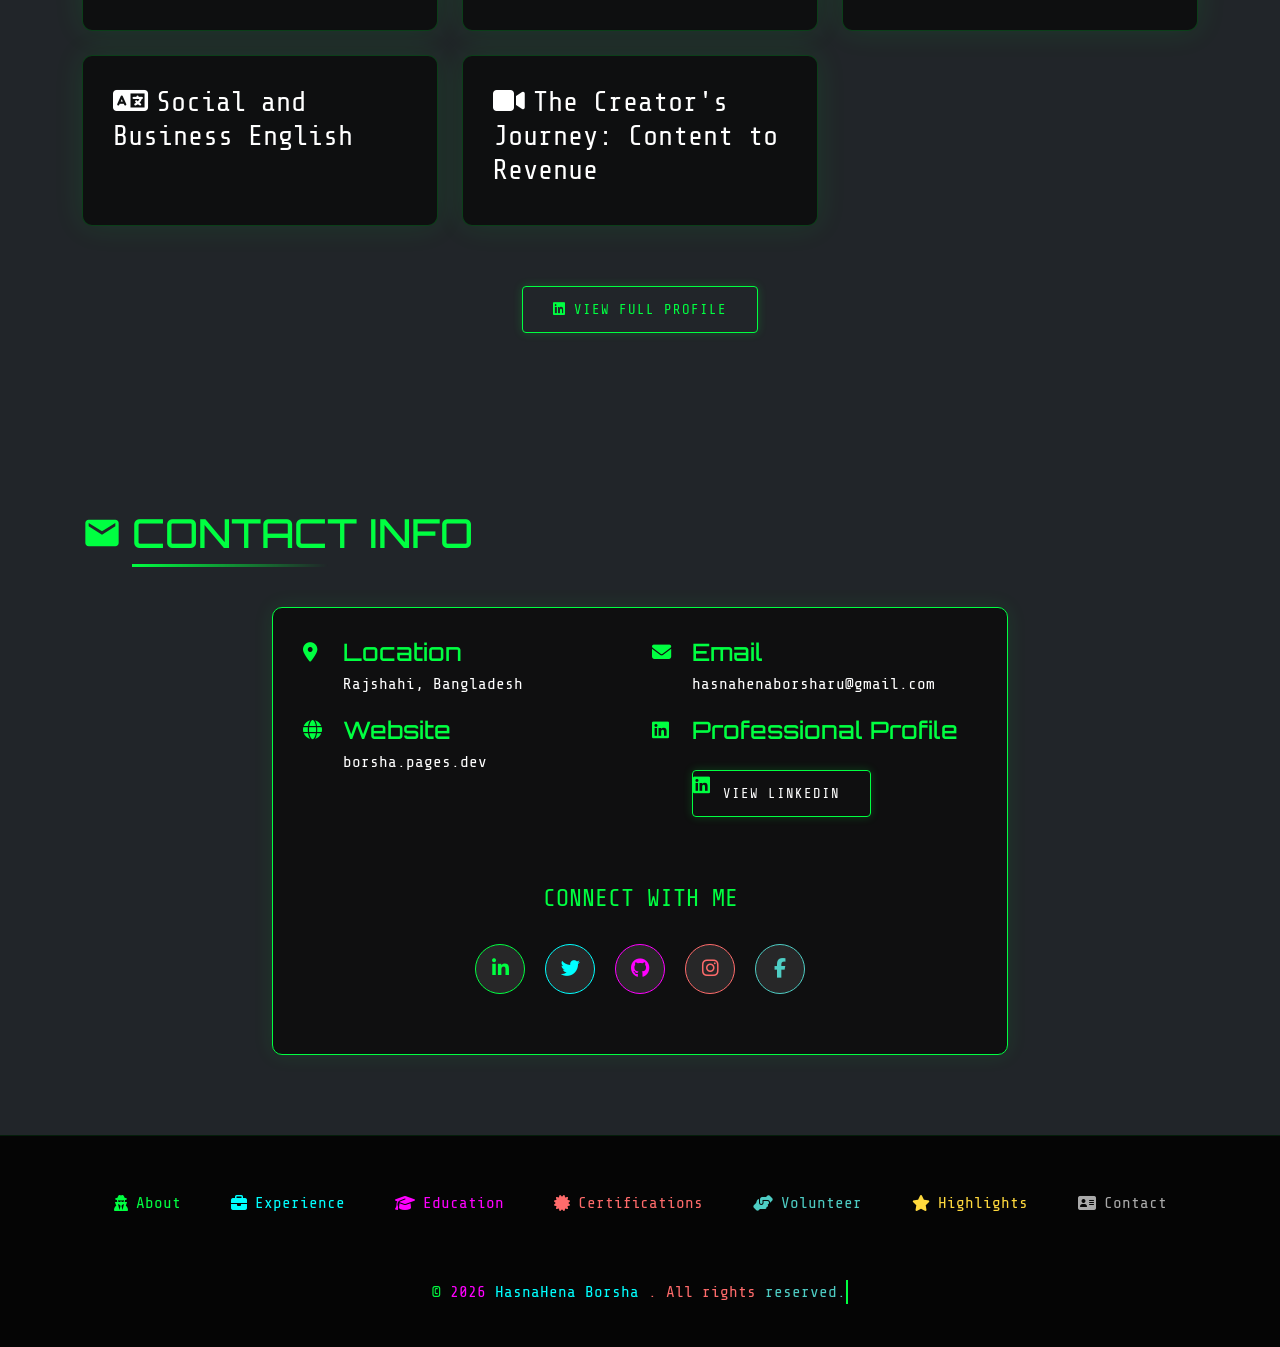
==== commit dea8d7fa: "Refine responsive hero and profile layout" ====
--- a/index.html
+++ b/index.html
@@ -1802,11 +1802,184 @@
         color: currentColor !important;
     }
 
+    /* ===== Compact, Viewport-Fitted Hero ===== */
+    html, body {
+        padding-top: 32px;
+    }
+
+    .navbar {
+        min-height: 64px;
+        padding-top: 0.35rem;
+        padding-bottom: 0.35rem;
+    }
+
+    .navbar .container {
+        max-width: 1500px;
+    }
+
+    .navbar-brand {
+        font-size: clamp(0.95rem, 1.25vw, 1.2rem);
+        letter-spacing: 1.5px;
+        white-space: nowrap;
+    }
+
+    .nav-link {
+        padding: 0.45rem 0.55rem !important;
+        gap: 5px;
+        font-size: clamp(0.72rem, 0.85vw, 0.9rem);
+        white-space: nowrap;
+    }
+
+    .hero {
+        height: calc(100svh - 64px);
+        min-height: 540px;
+        padding: 14px 0;
+        overflow: hidden;
+    }
+
+    .hero > .container {
+        position: relative;
+        z-index: 2;
+        display: flex;
+        min-height: 100%;
+        flex-direction: column;
+        align-items: center;
+        justify-content: center;
+    }
+
+    .profile-frame {
+        position: relative;
+        width: clamp(130px, 19vh, 180px);
+        aspect-ratio: 1;
+        flex: 0 0 auto;
+        overflow: hidden;
+        border: 4px solid var(--neon-green);
+        border-radius: 50%;
+        box-shadow: 0 0 28px rgba(0, 255, 65, 0.45);
+        margin: 0 auto 14px;
+        animation: float 6s ease-in-out infinite;
+        background: white;
+    }
+
+    .profile-frame .profile-img {
+        position: absolute;
+        top: -22.5%;
+        left: -22.5%;
+        width: 145% !important;
+        height: 145% !important;
+        max-width: none;
+        margin: 0;
+        border: 0;
+        border-radius: 0;
+        box-shadow: none;
+        object-fit: cover;
+        animation: none;
+        transform: none;
+    }
+
+    .profile-frame:hover {
+        border-color: var(--neon-blue);
+        box-shadow: 0 0 38px rgba(0, 255, 255, 0.55);
+    }
+
+    .profile-frame:hover .profile-img {
+        transform: scale(1.025);
+    }
+
+    .hero .title-text {
+        font-size: clamp(1.8rem, 4vw, 3.15rem);
+        line-height: 1.05;
+        margin: 6px 0 12px;
+    }
+
+    .hero .subtitle {
+        max-width: 980px;
+        margin-bottom: 14px;
+        padding: 0 12px;
+        gap: 6px;
+        font-size: clamp(0.72rem, 1.05vw, 0.95rem);
+        line-height: 1.25;
+    }
+
+    .hero .subtitle span {
+        padding: 3px 7px;
+    }
+
+    .hero .social-icons {
+        margin: 8px 0 12px;
+    }
+
+    .hero .social-icons a {
+        width: 36px;
+        height: 36px;
+        margin: 0 4px;
+        font-size: 1rem;
+    }
+
+    .hero .btn-cv {
+        padding: 9px 22px;
+        font-size: 0.9rem;
+    }
+
+    @media (min-width: 769px) and (max-height: 760px) {
+        .hero {
+            min-height: 480px;
+            padding: 8px 0;
+        }
+
+        .profile-frame {
+            width: 125px;
+            margin-bottom: 8px;
+        }
+
+        .hero .title-text {
+            font-size: 2.35rem;
+            margin-bottom: 8px;
+        }
+
+        .hero .subtitle {
+            max-width: 920px;
+            margin-bottom: 8px;
+            font-size: 0.78rem;
+        }
+
+        .hero .social-icons {
+            margin: 5px 0 8px;
+        }
+    }
+
+    @media (max-width: 768px) {
+        html, body {
+            padding-top: 28px;
+        }
+
+        .hero {
+            height: auto;
+            min-height: calc(100svh - 56px);
+            overflow: visible;
+            padding: 24px 0;
+        }
+
+        .profile-frame {
+            width: clamp(110px, 30vw, 145px);
+            margin-bottom: 12px;
+        }
+
+        .hero .title-text {
+            font-size: clamp(1.55rem, 8vw, 2.25rem);
+        }
+
+        .hero .subtitle {
+            max-width: 560px;
+            font-size: 0.78rem;
+        }
+    }
+
     </style>
 </head>
 <body data-bs-spy="scroll" data-bs-target=".navbar" data-bs-offset="70">
     <!-- Navigation -->
-    <nav class="navbar navbar-expand-lg navbar-dark fixed-top">
+    <nav class="navbar navbar-expand-xl navbar-dark fixed-top">
         <div class="container">
             <a class="navbar-brand" href="/">HASNAHENA BORSHA</a>
             <button class="navbar-toggler" type="button" data-bs-toggle="collapse" data-bs-target="#navbarNav" aria-controls="navbarNav" aria-expanded="false" aria-label="Toggle navigation">
@@ -1829,7 +2002,9 @@
     <!-- Hero Section -->
     <section id="home" class="hero">
         <div class="container text-center">
-            <img src="assets/images/1743584044614.jpeg" alt="HasnaHena Borsha" class="profile-img animate__animated animate__fadeIn">
+            <div class="profile-frame animate__animated animate__fadeIn">
+                <img src="assets/images/1743584044614.jpeg" alt="Hasna Hena Borsha" class="profile-img">
+            </div>
             <h1 class="title-text animate__animated animate__fadeInDown">HASNAHENA BORSHA</h1>
             <p class="subtitle animate__animated animate__fadeIn animate__delay-1s">
                 <span>Associate Project Manager</span>
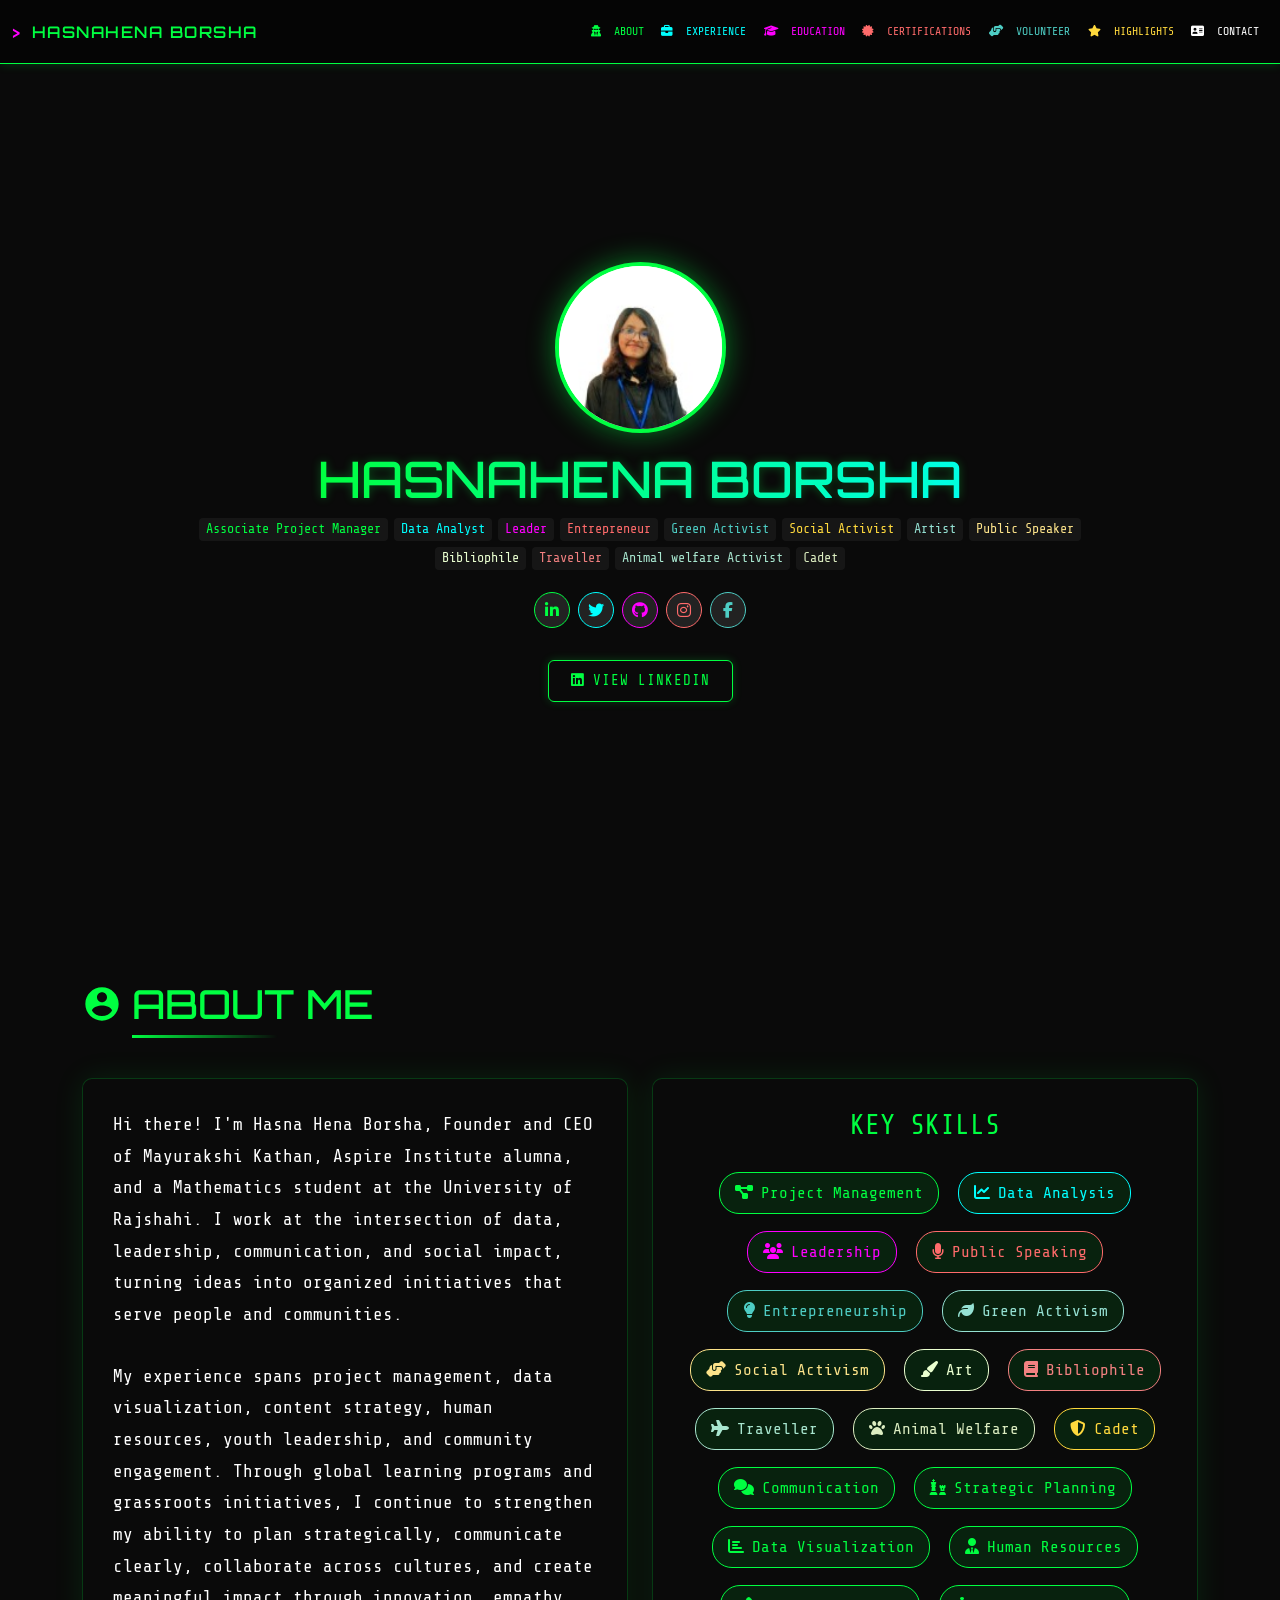
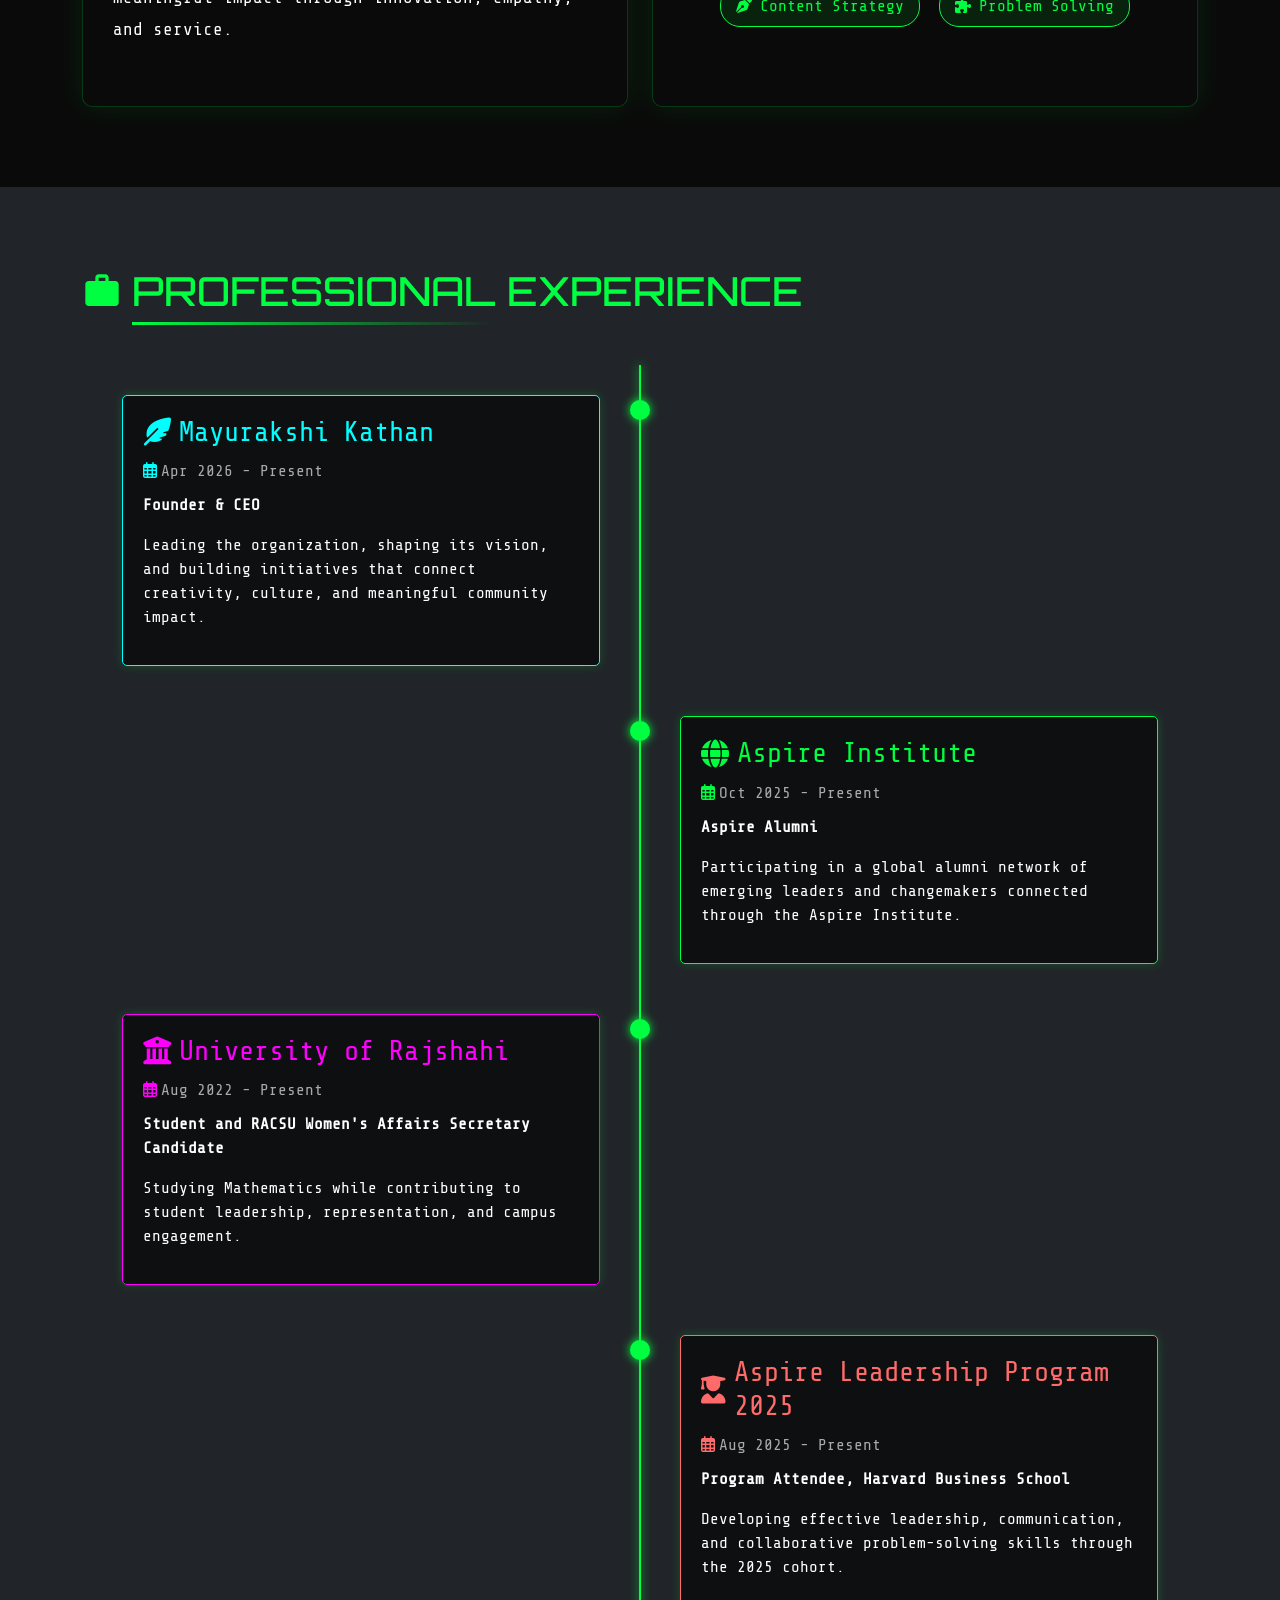
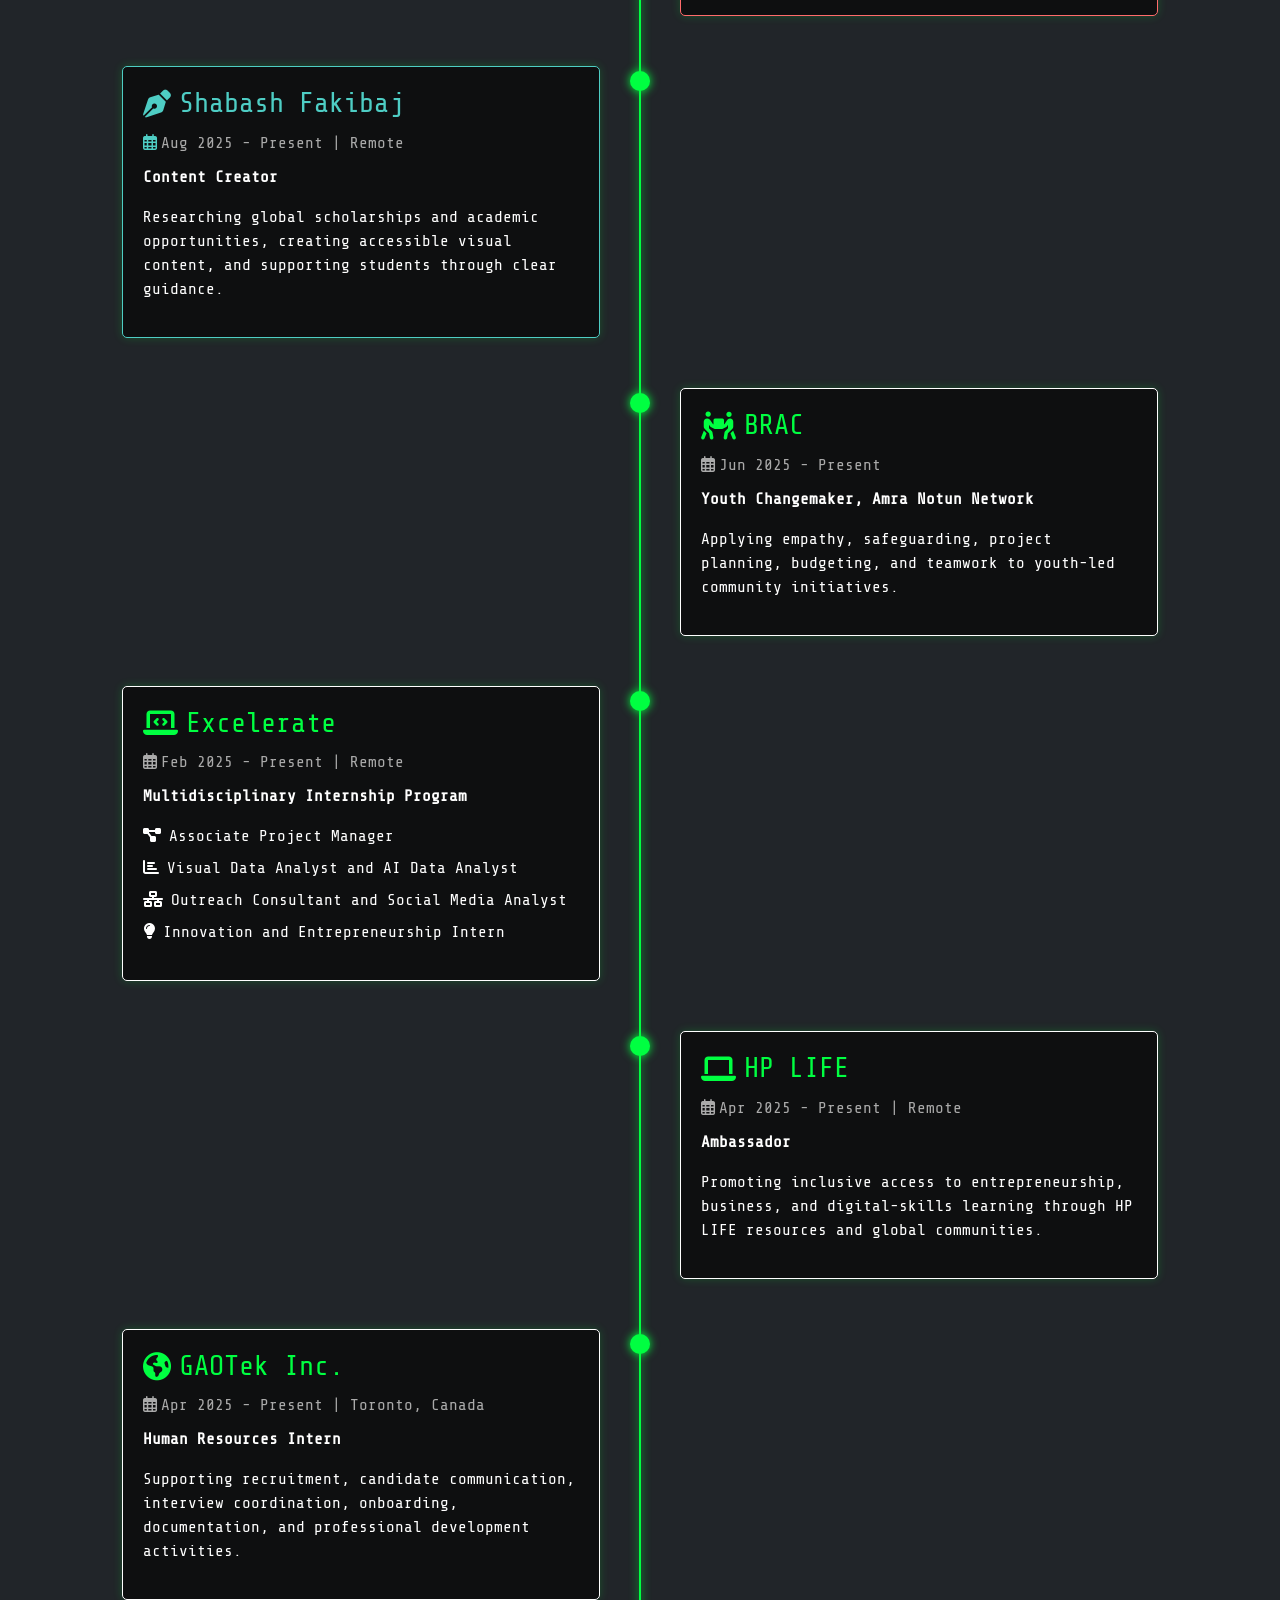
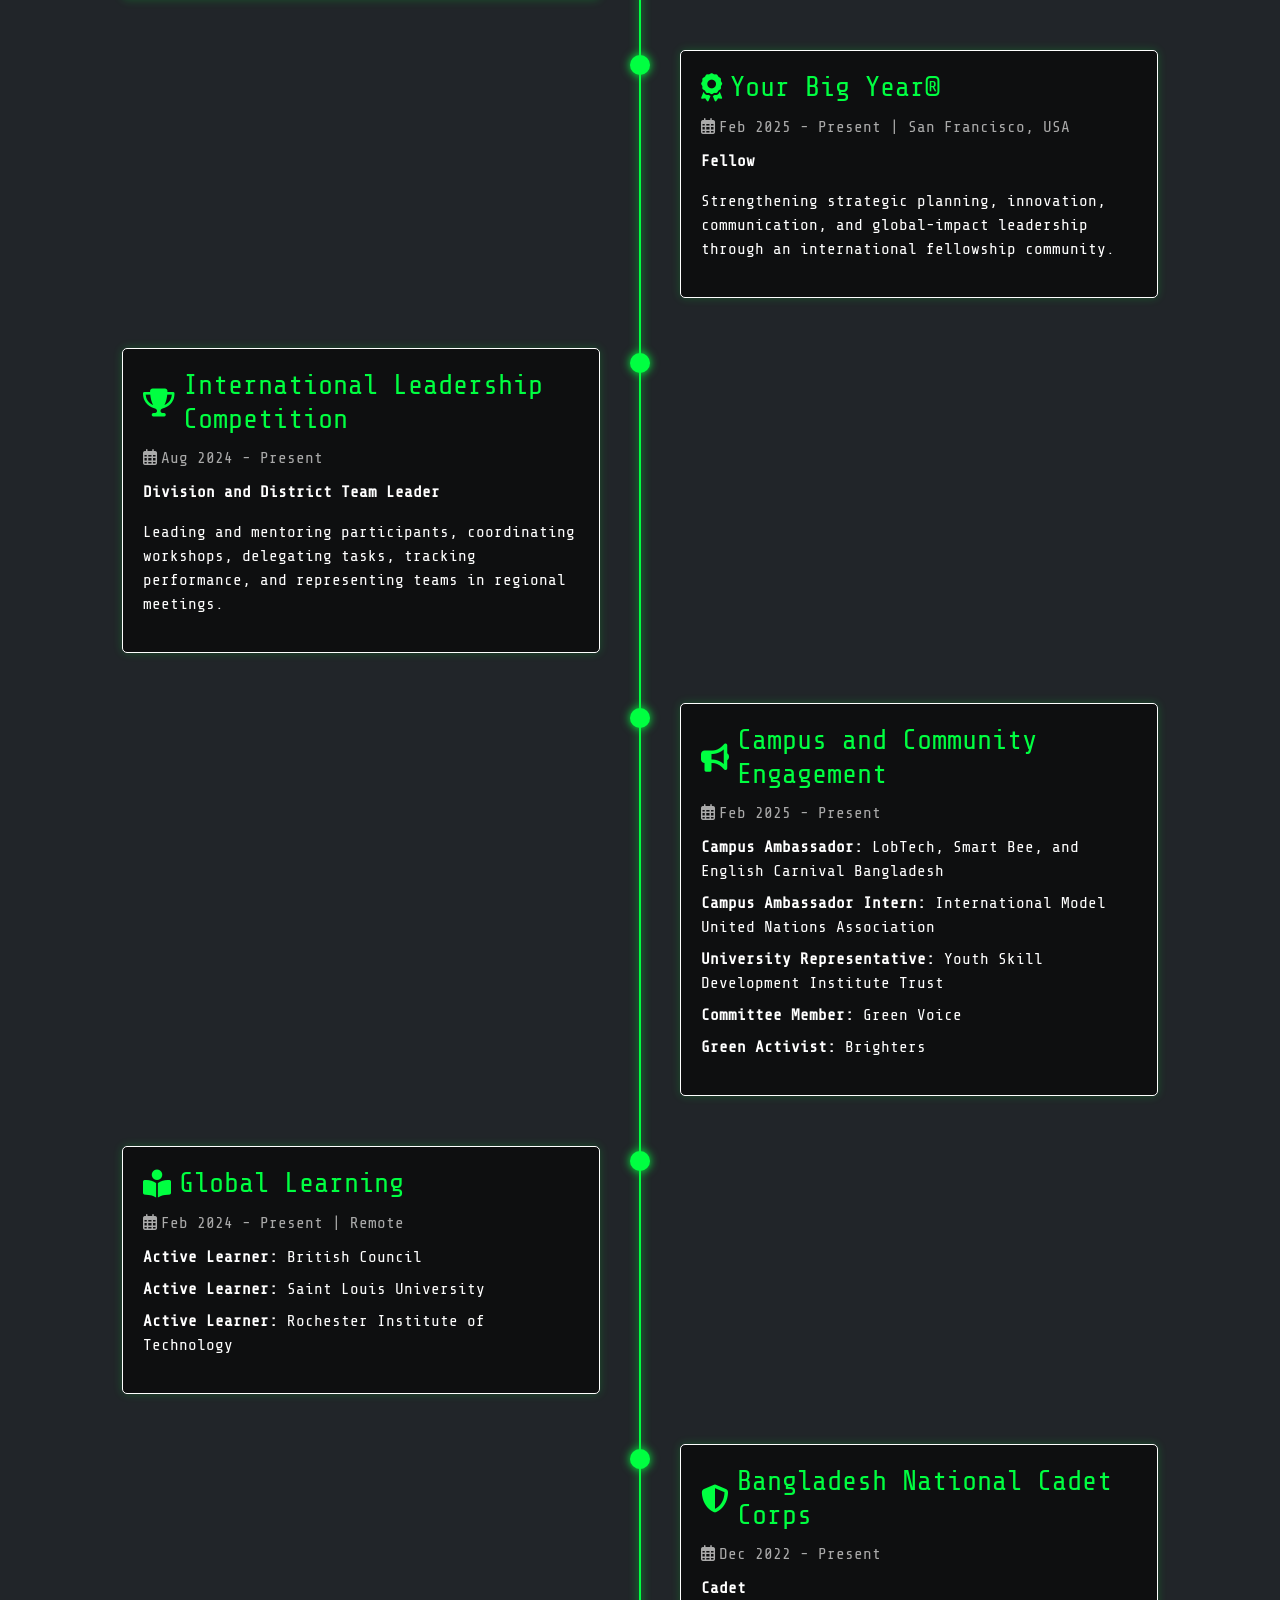
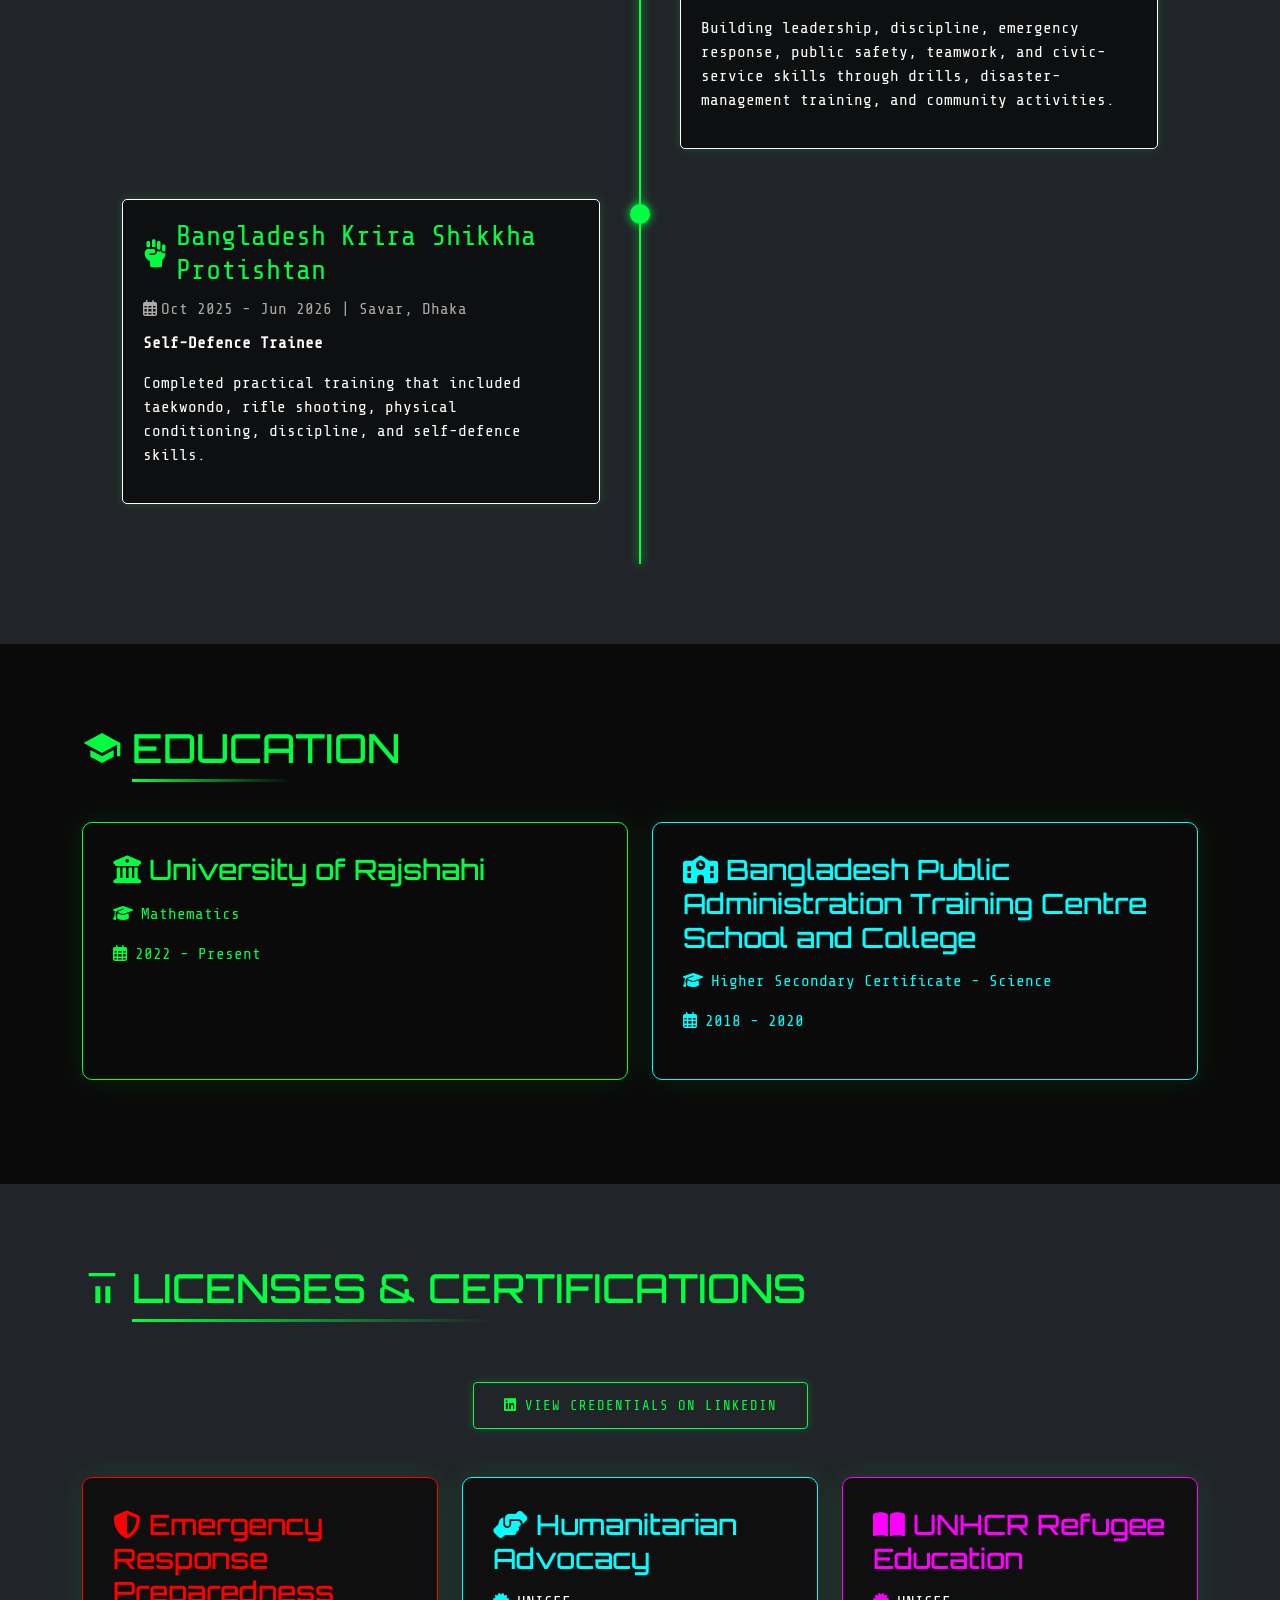
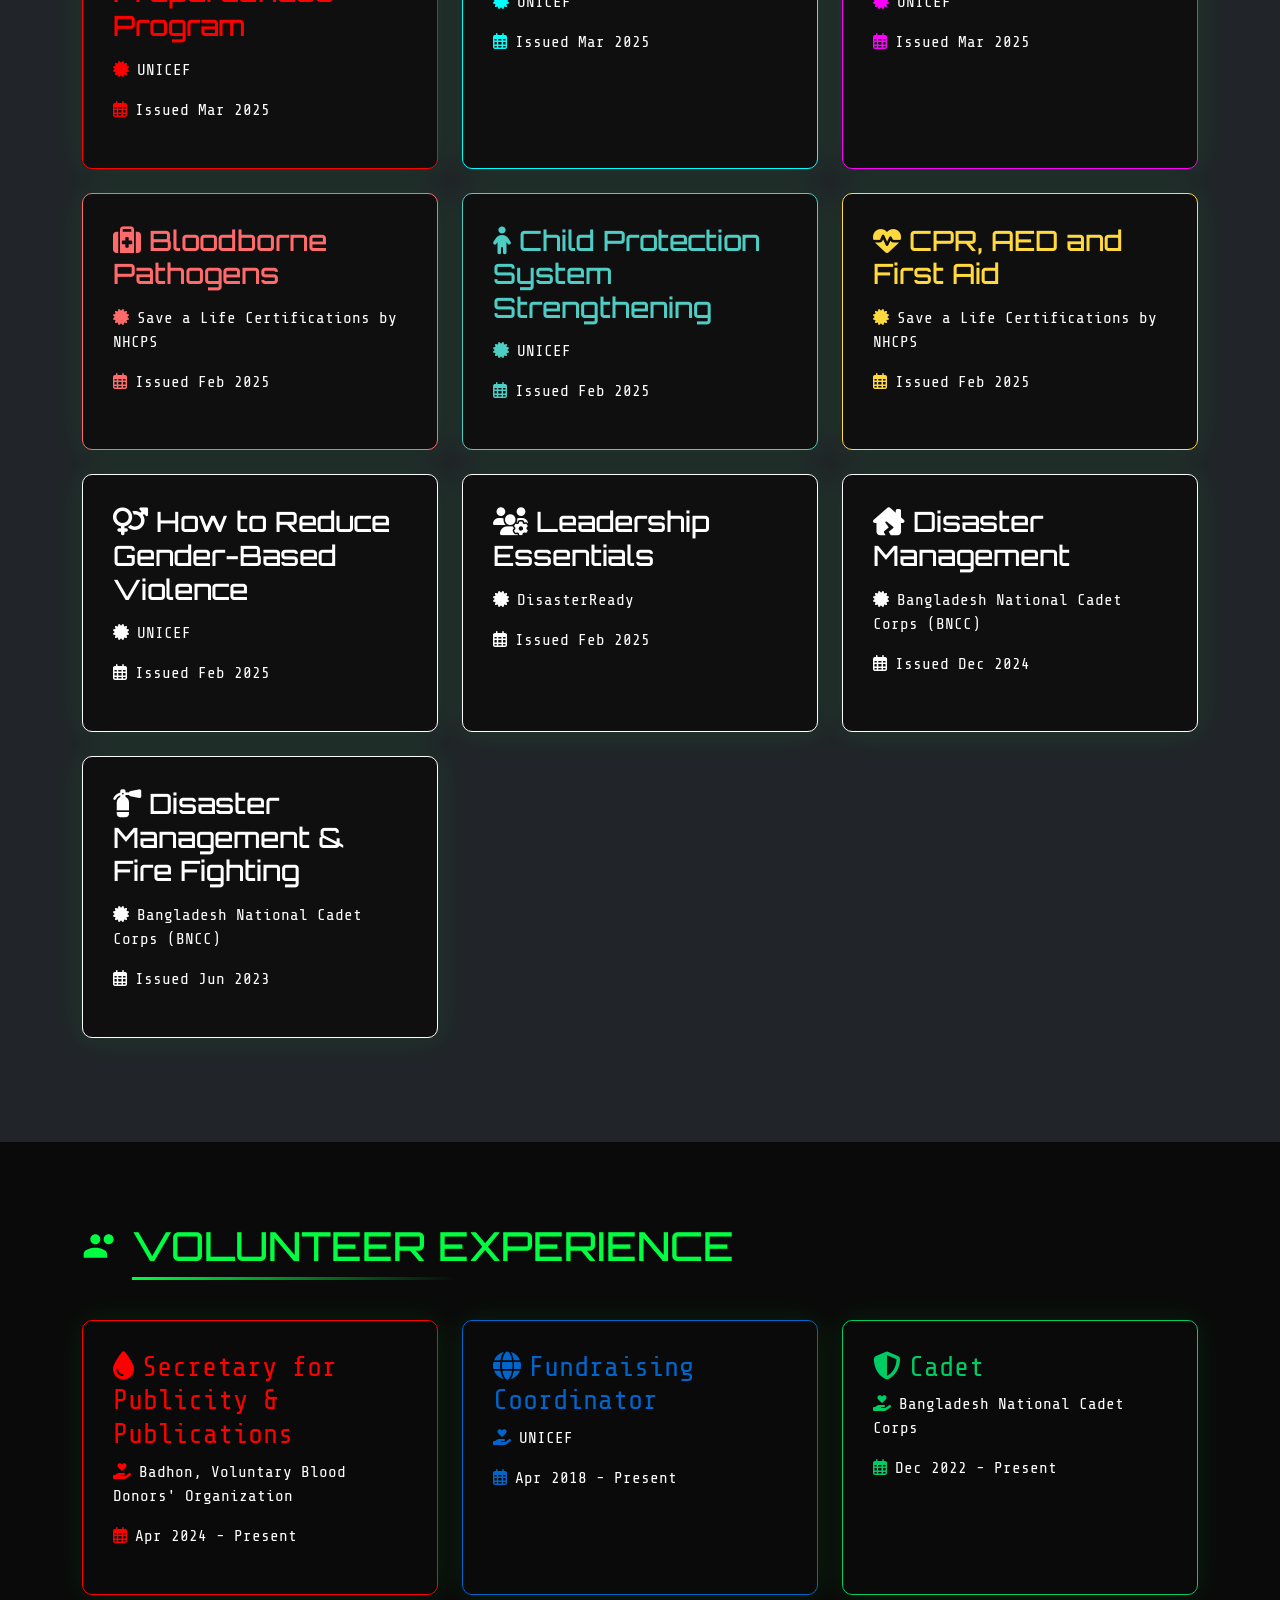
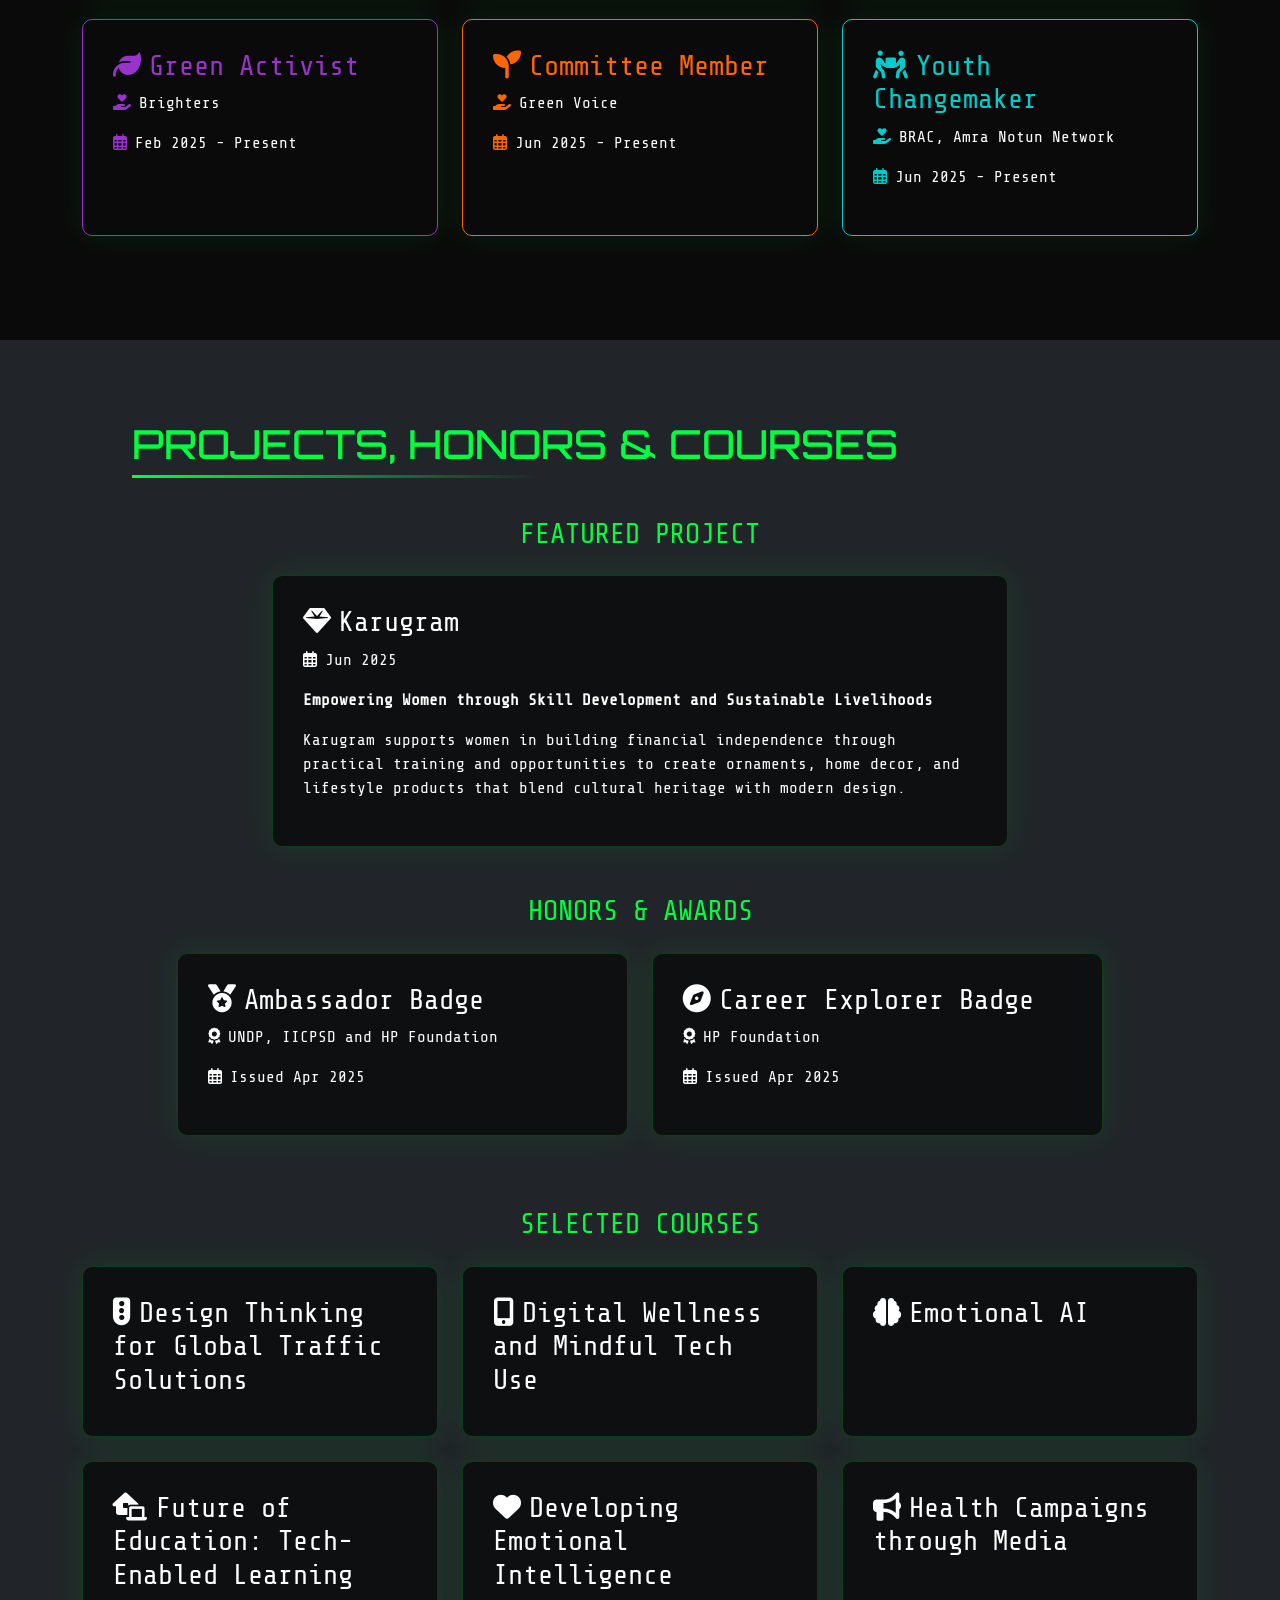
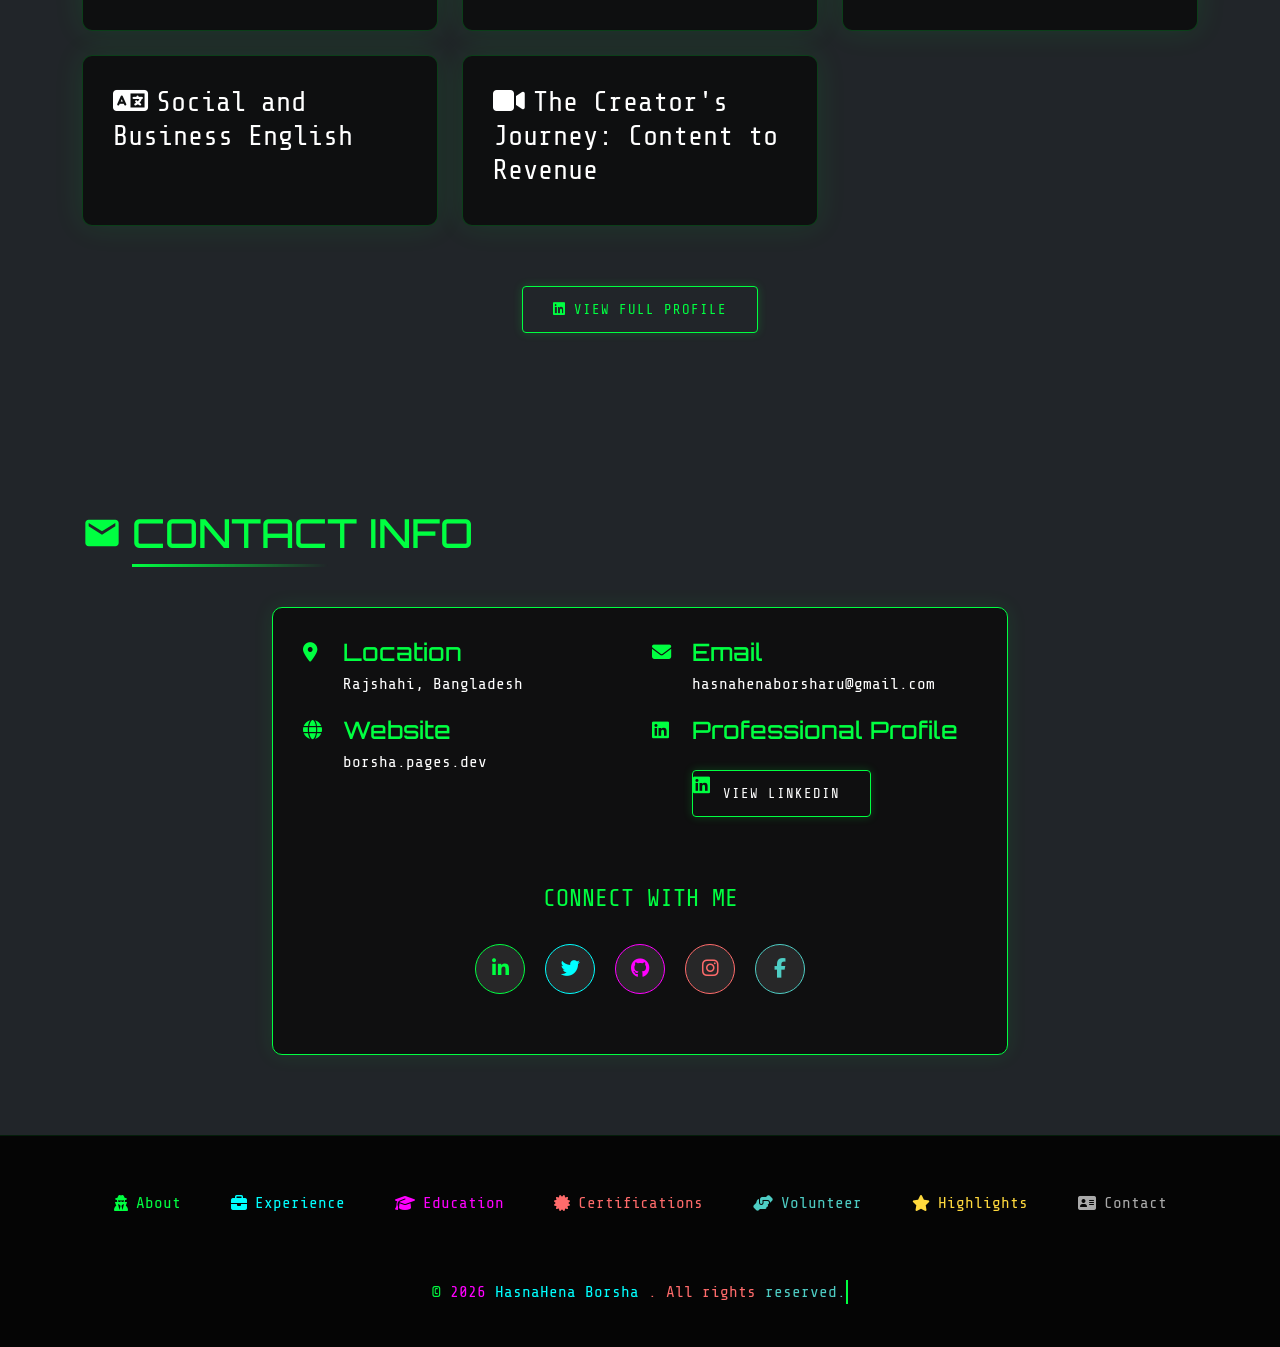
==== commit 0c881613: "Keep navbar icons straight when active" ====
--- a/index.html
+++ b/index.html
@@ -119,7 +119,7 @@
     }
 
     .nav-link:hover i, .nav-link.active i {
-      transform: rotate(15deg) scale(1.2);
+      transform: scale(1.08);
     }
 
     .nav-link::after {
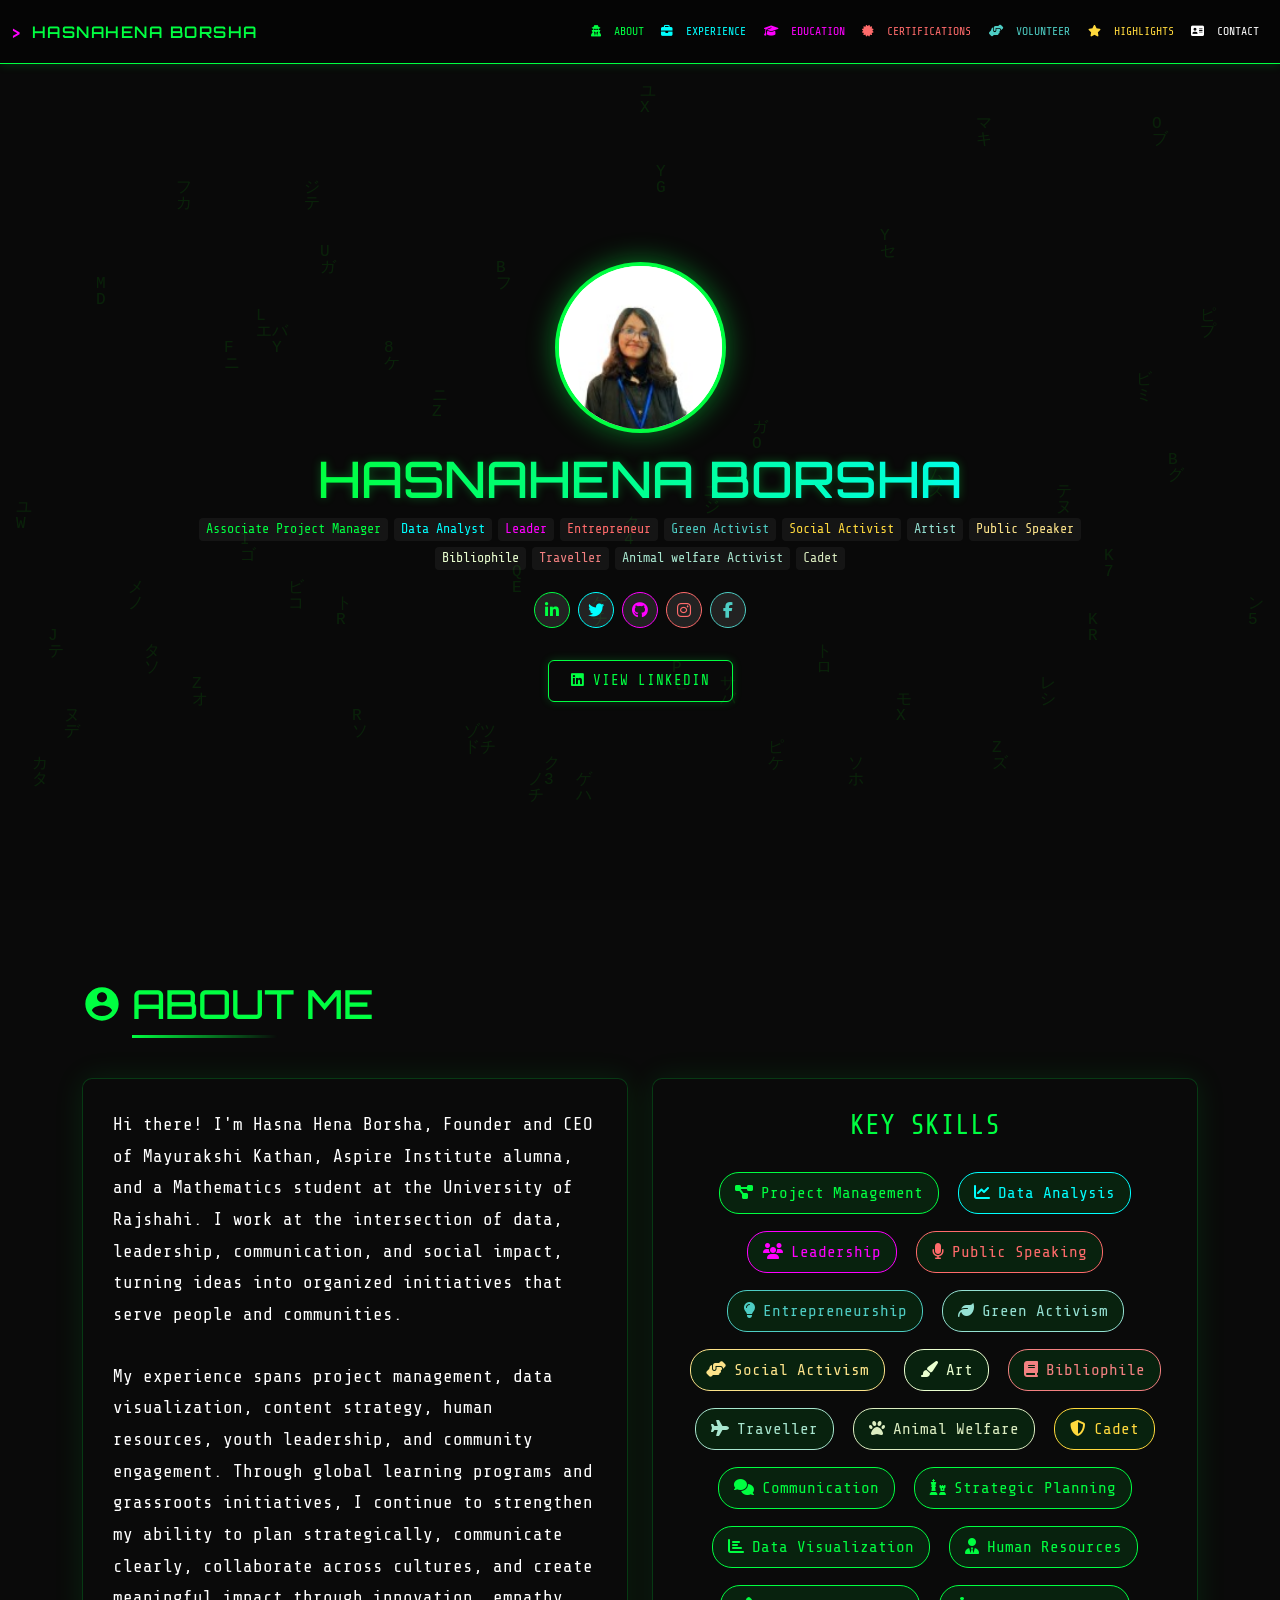
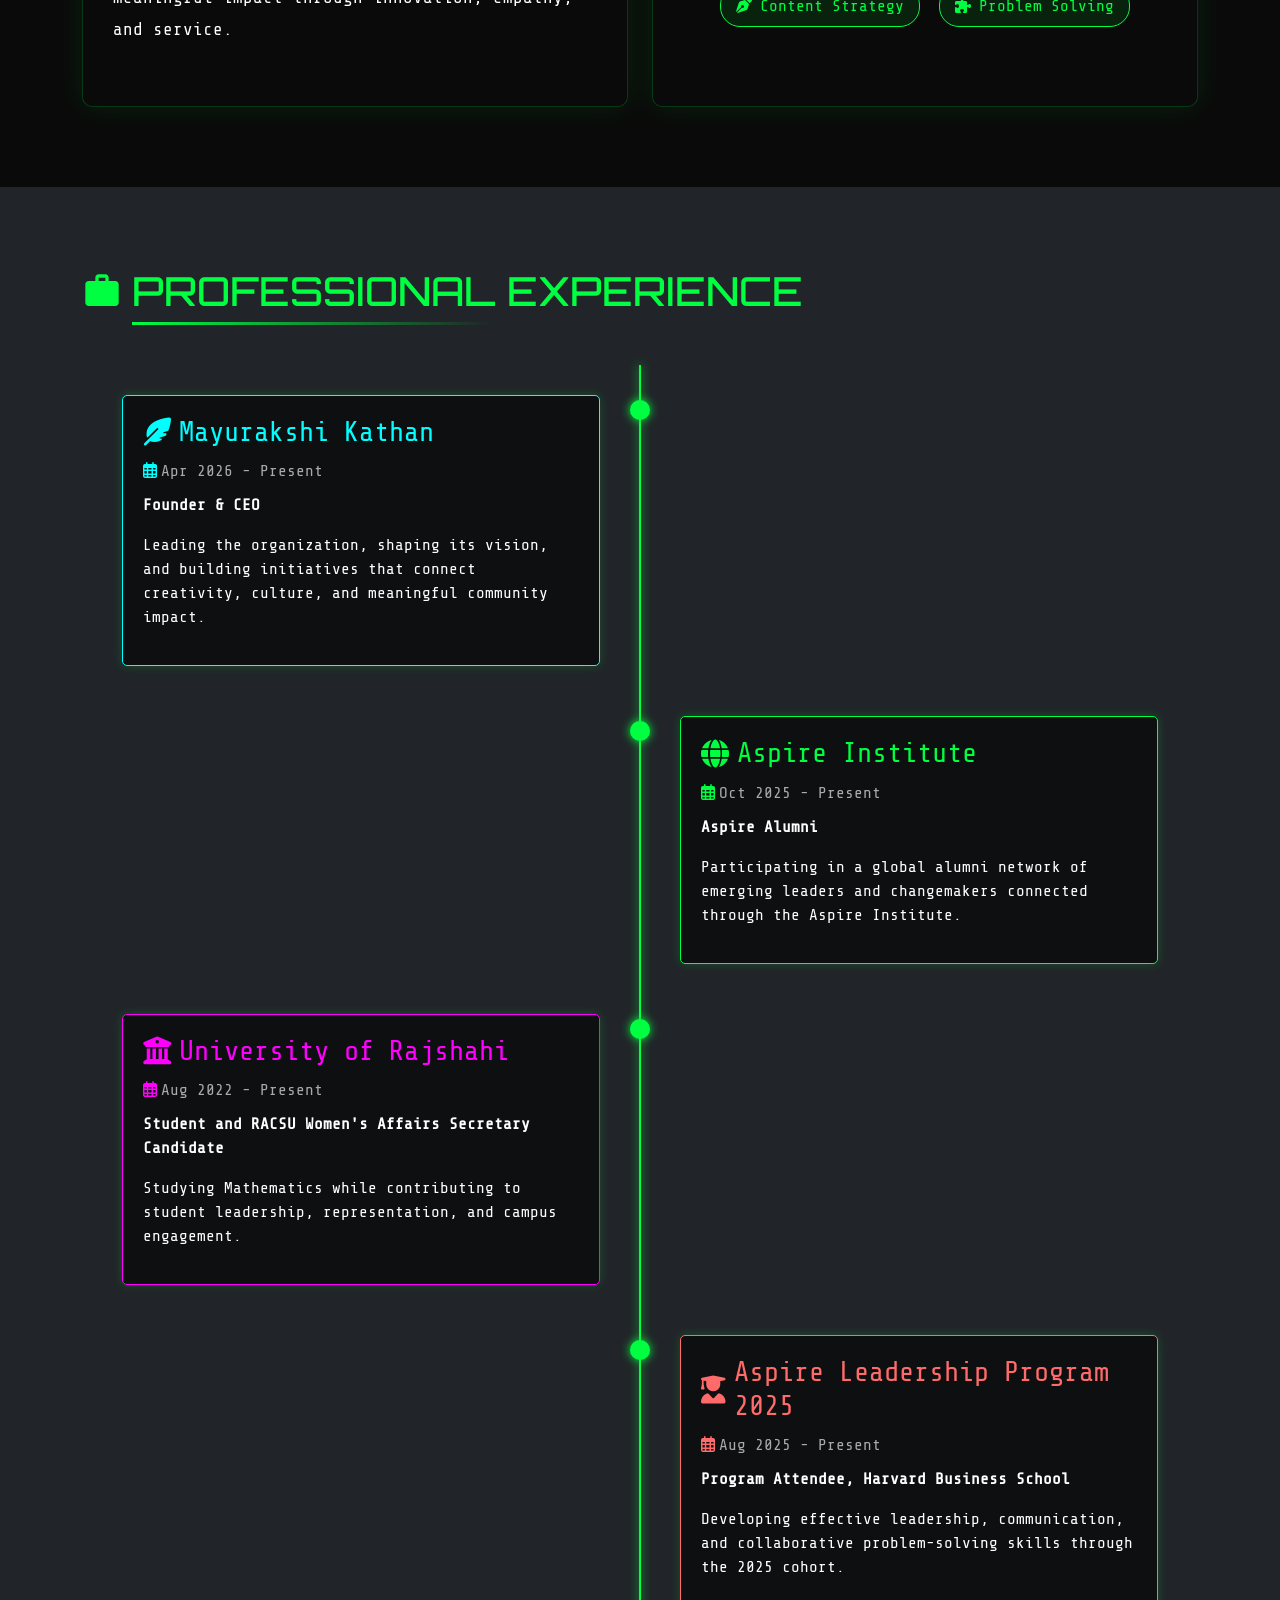
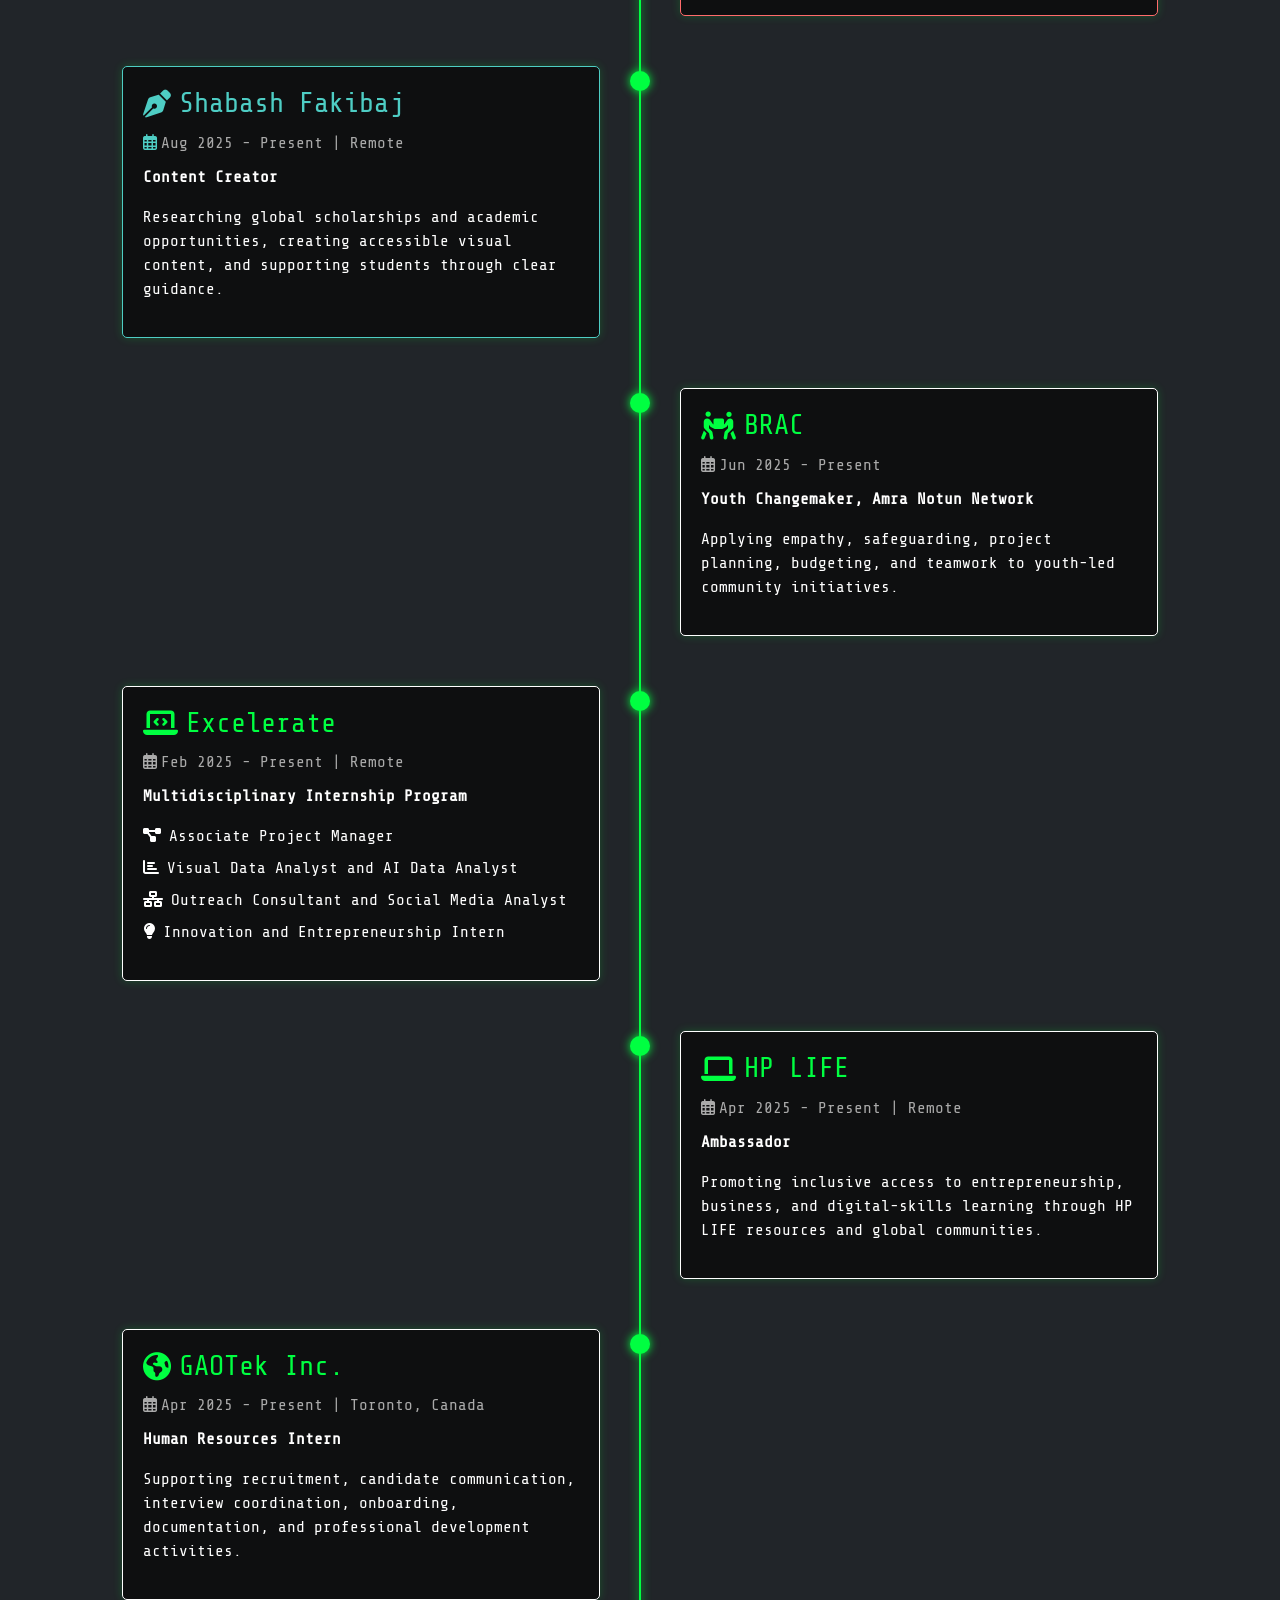
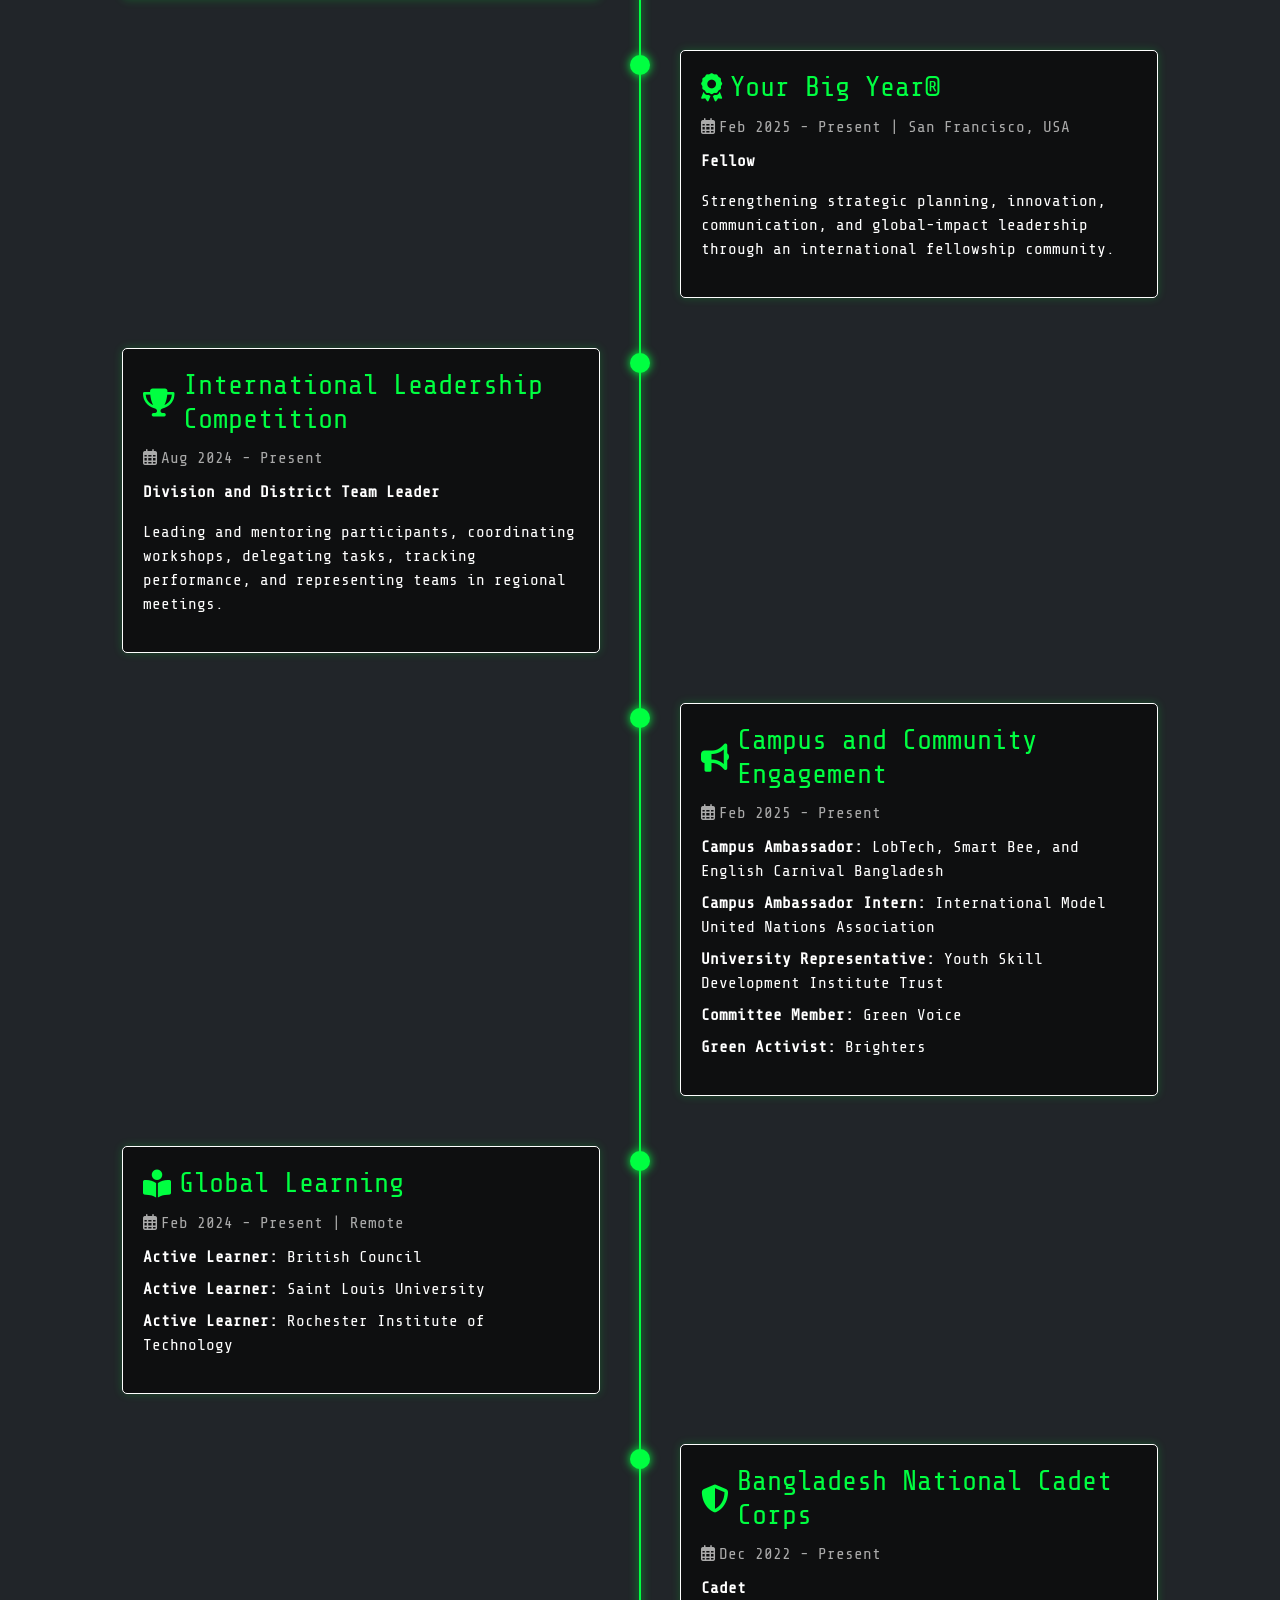
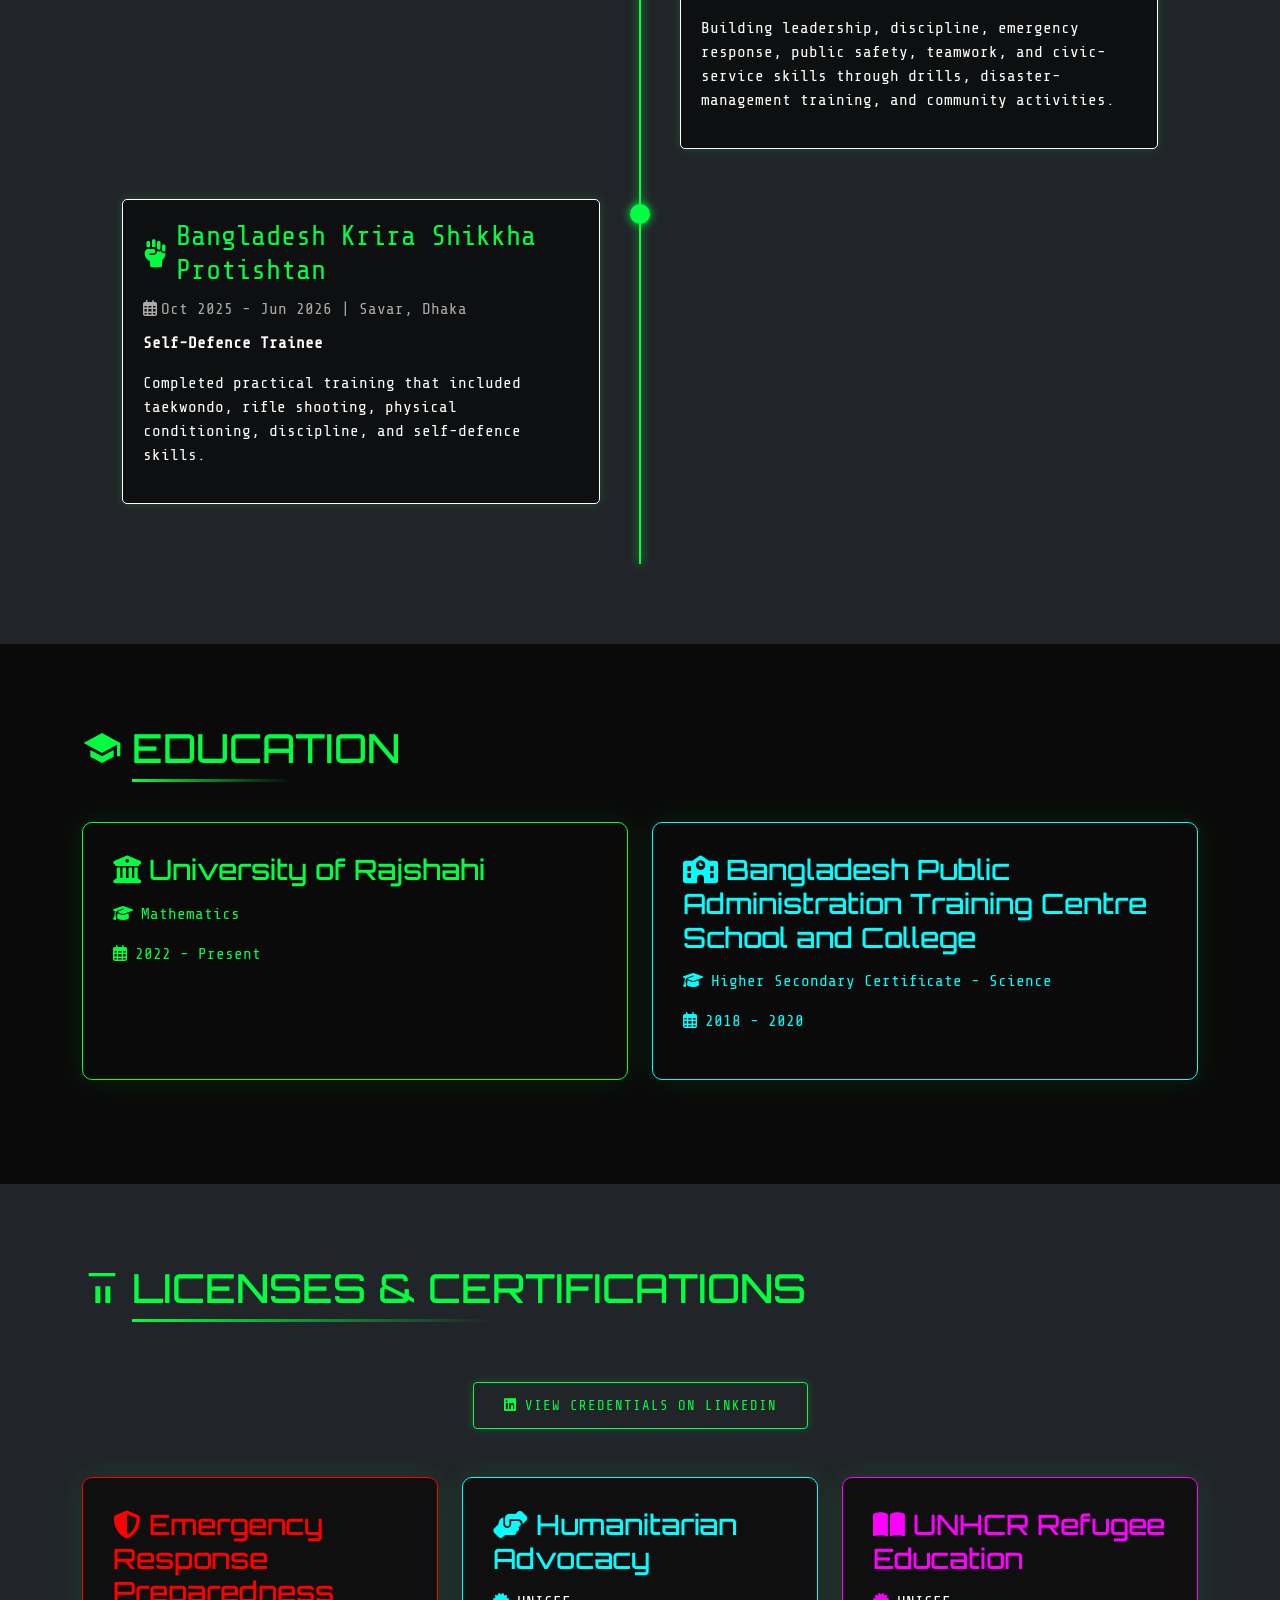
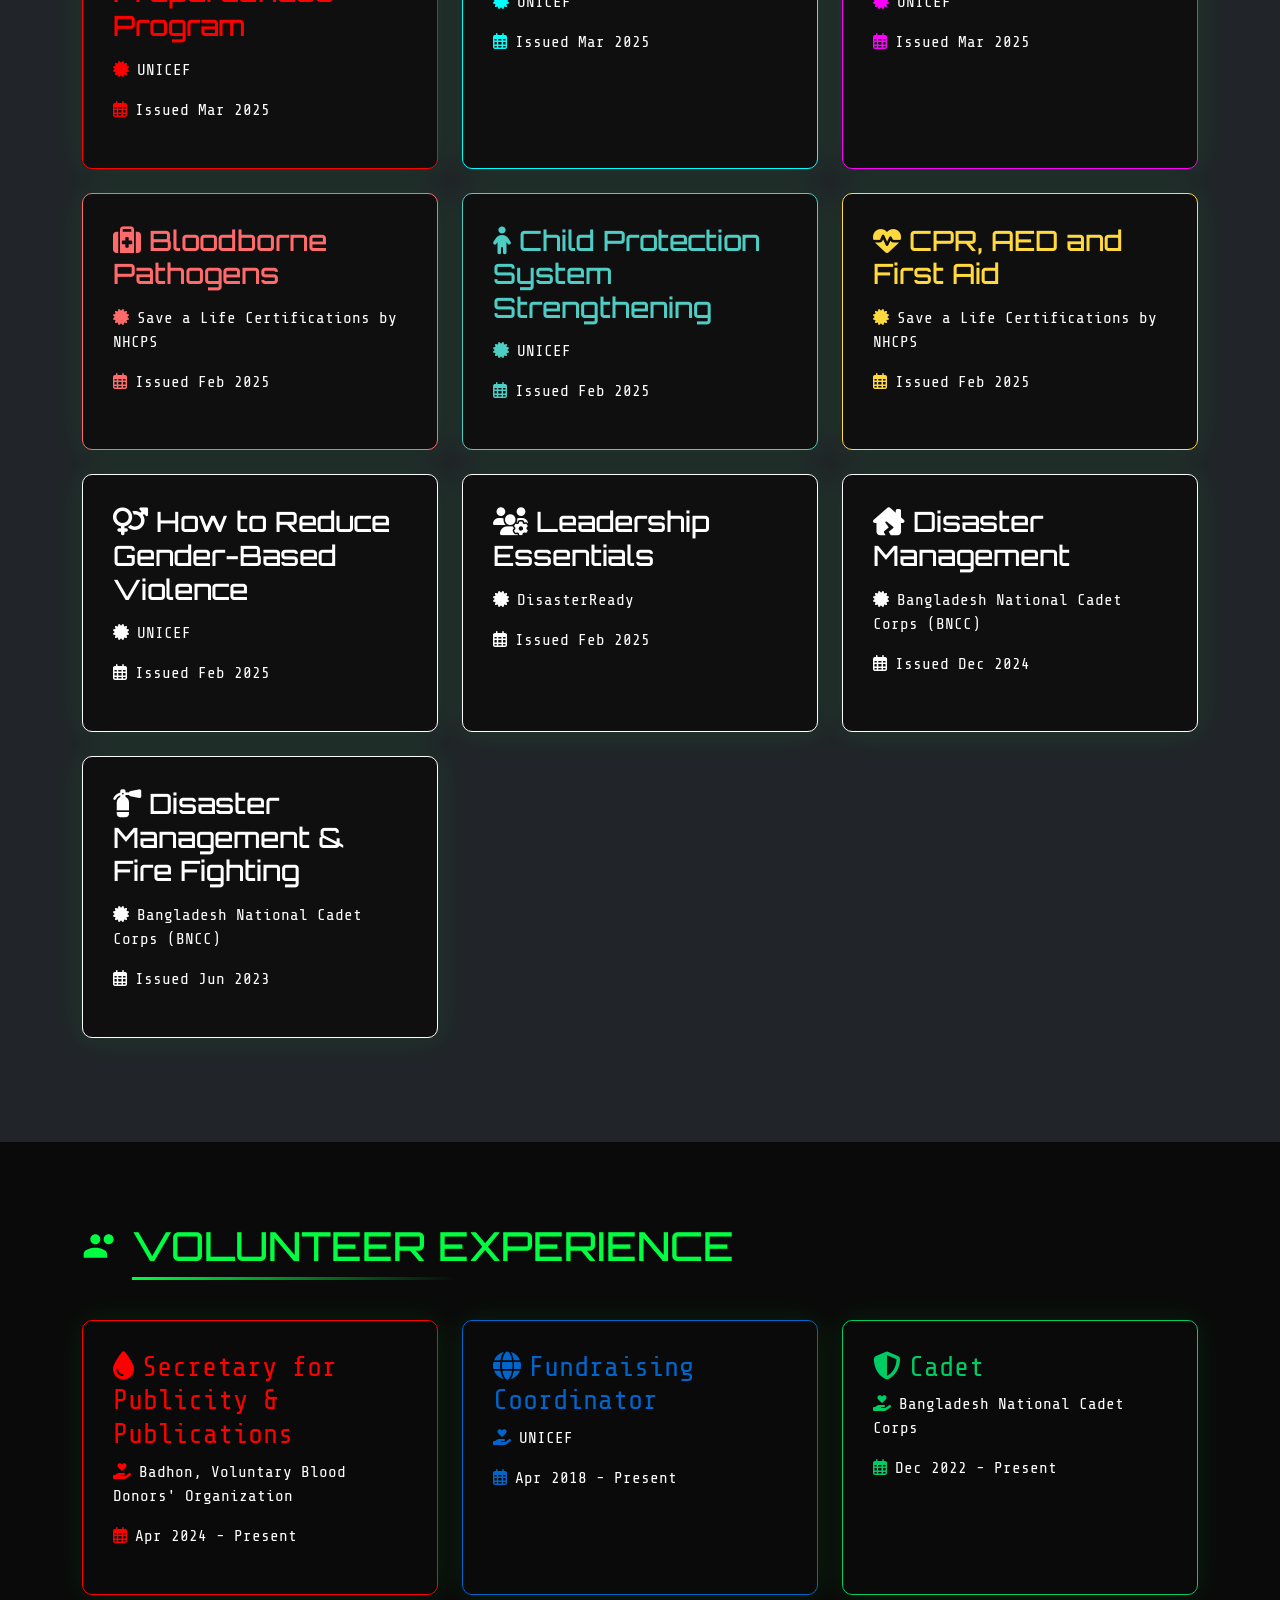
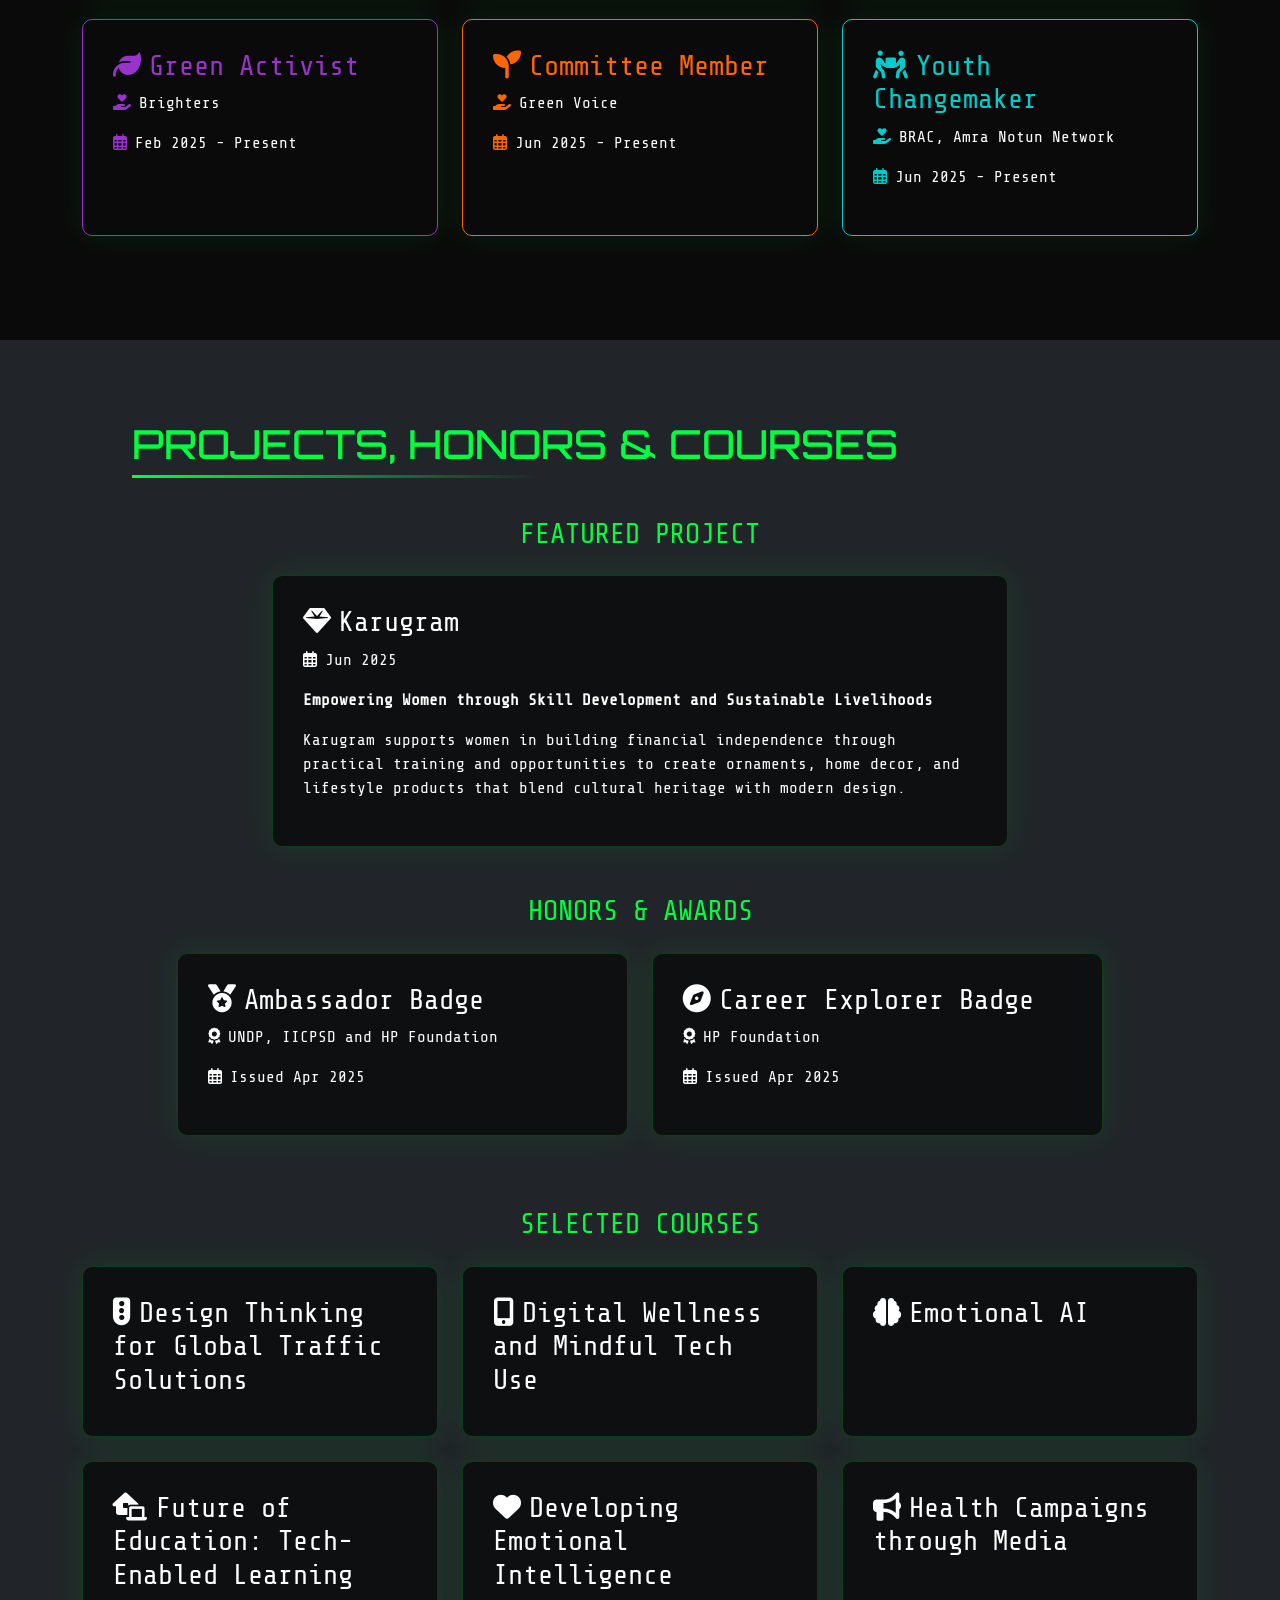
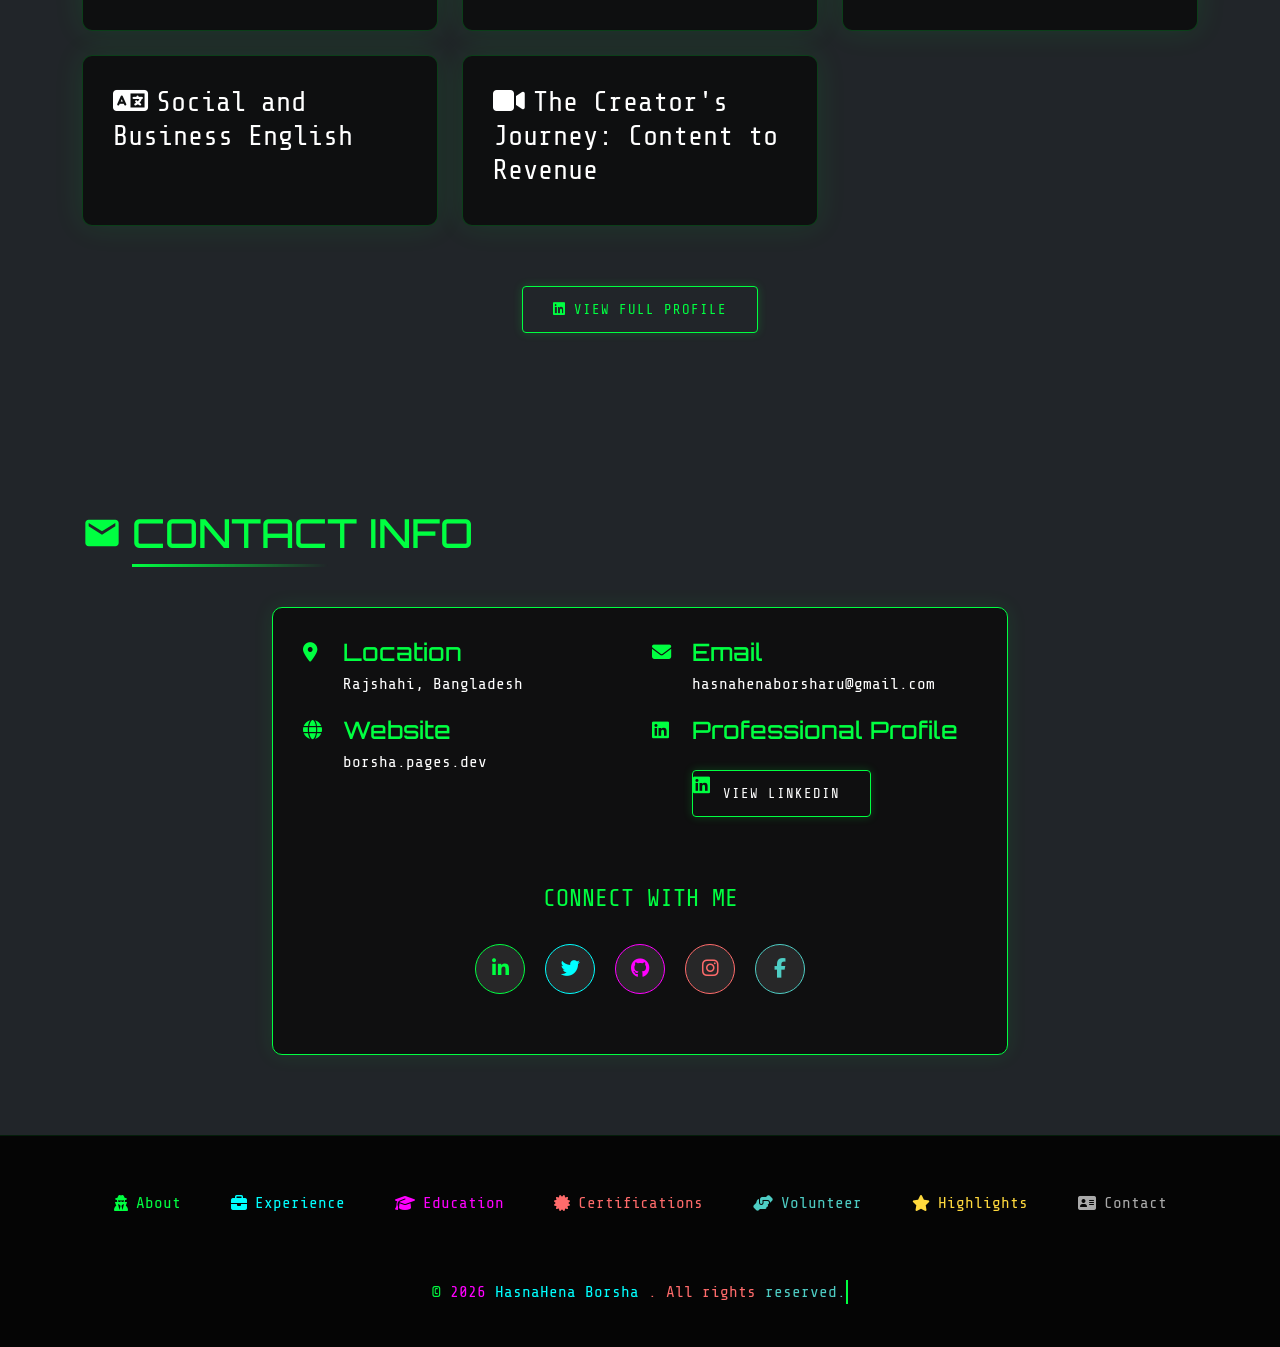
==== commit abe5ce8f: "Remove rotation from all interactive icons" ====
--- a/index.html
+++ b/index.html
@@ -597,7 +597,7 @@
         }
 
         .badge-hacker:hover i {
-            transform: rotate(15deg) scale(1.2);
+            transform: scale(1.08);
         }
         
         .social-icons {
@@ -835,7 +835,7 @@
         }
         
         .badge-hacker:hover i {
-            transform: rotate(15deg) scale(1.2);
+            transform: scale(1.08);
         }
         
         /* ===== Vertical Timeline ===== */
@@ -930,7 +930,7 @@
         }
 
         .timeline-content:hover h3 i {
-            transform: rotate(15deg);
+            transform: scale(1.08);
         }
 
         .timeline-date {
@@ -1006,7 +1006,7 @@
         
         .contact-item:hover i {
             color: var(--neon-pink);
-            transform: scale(1.2) rotate(15deg);
+            transform: scale(1.08);
         }
         
         .contact-item h4 {
@@ -1116,7 +1116,7 @@
         }
 
         .footer-links a:hover i {
-            transform: rotate(15deg) scale(1.2);
+            transform: scale(1.08);
         }
 
         .copyright {
@@ -1485,7 +1485,7 @@
     }
 
     #volunteer .about-content:hover i {
-        transform: rotate(15deg) scale(1.2);
+        transform: scale(1.08);
     }
 
     #volunteer .about-content p {
@@ -1569,7 +1569,7 @@
     }
 
     #certifications .about-content:hover i {
-        transform: rotate(15deg) scale(1.2);
+        transform: scale(1.08);
     }
 
     @media (max-width: 768px) {
@@ -1624,7 +1624,7 @@
     }
 
     #education .about-content:hover i {
-        transform: rotate(15deg) scale(1.2);
+        transform: scale(1.08);
     }
 
     #education .about-content p {
@@ -1709,7 +1709,7 @@
     }
 
     .timeline-content:hover i {
-        transform: rotate(15deg) scale(1.2);
+        transform: scale(1.08);
     }
 
     .timeline-date {
@@ -1743,7 +1743,7 @@
     }
 
     .timeline-content:hover ul li i {
-        transform: rotate(15deg) scale(1.2);
+        transform: scale(1.08);
     }
 
     #contact .social-icons a:nth-child(1) { 
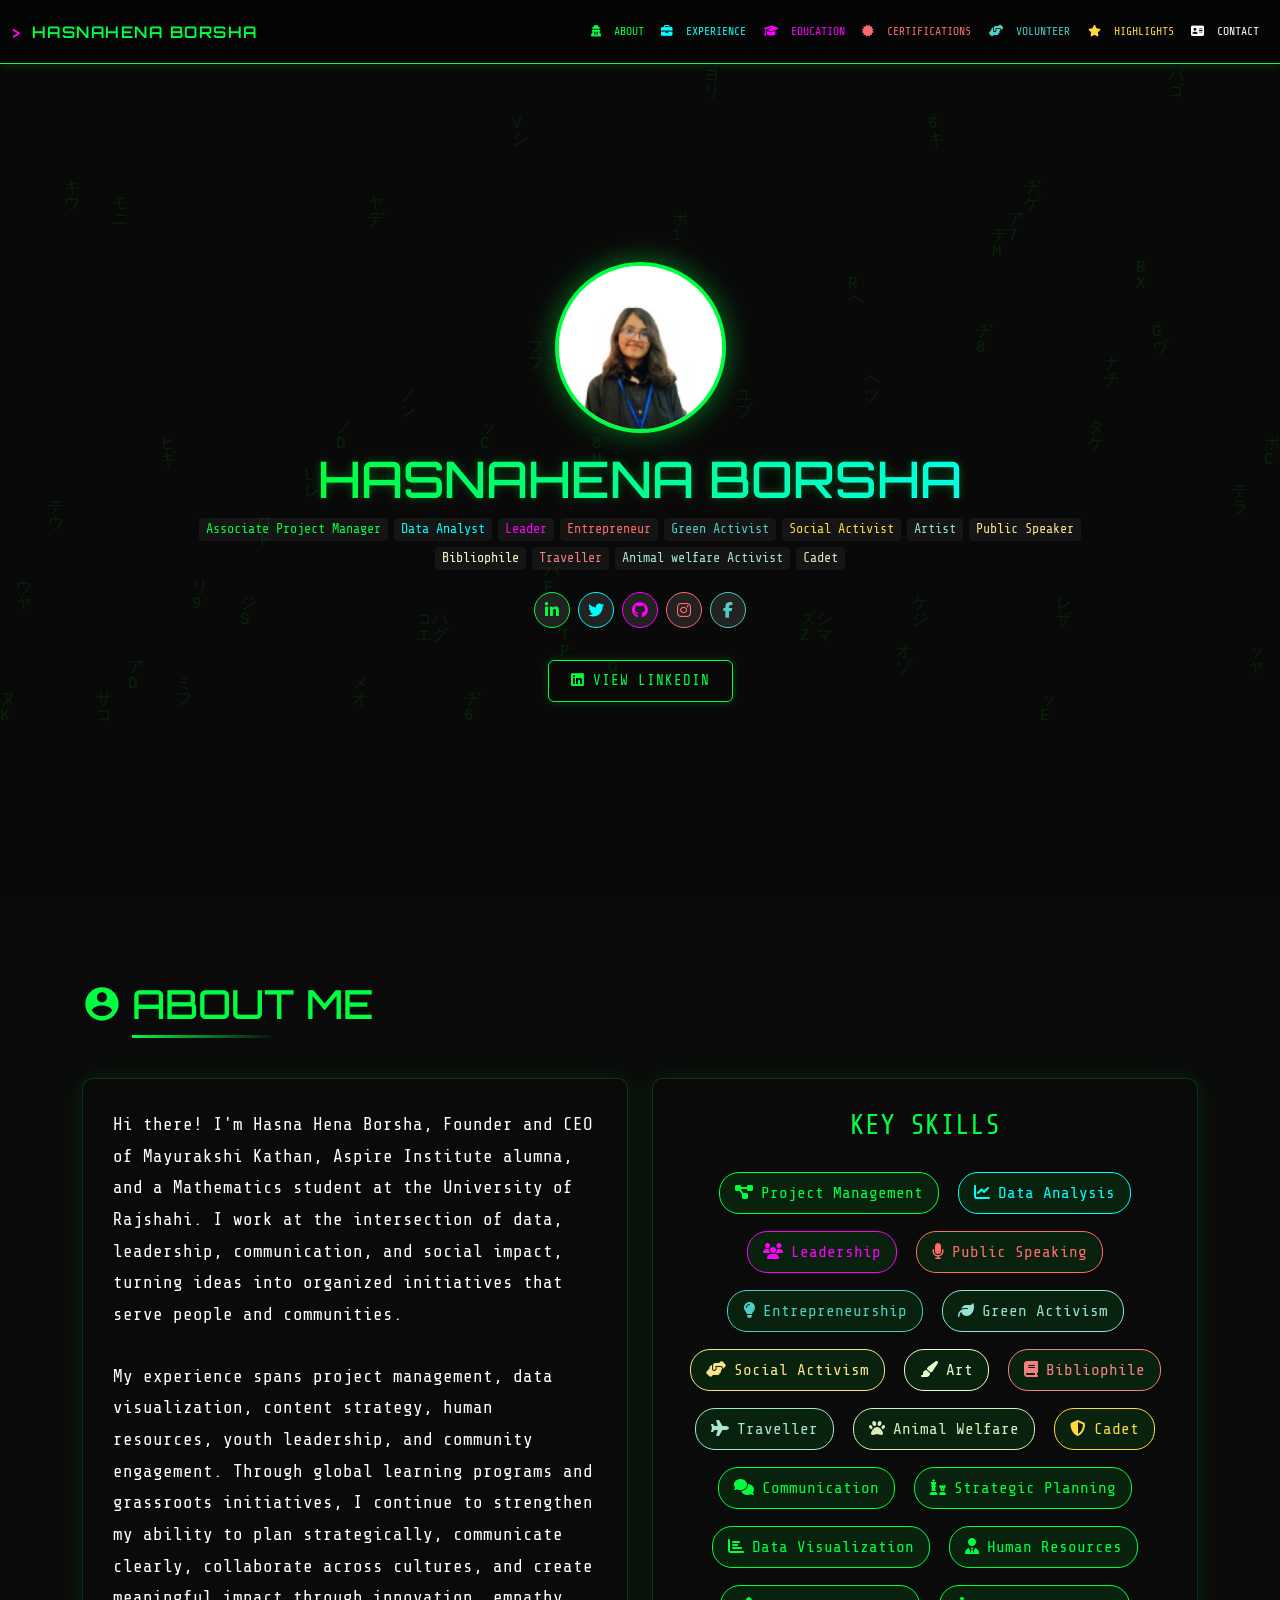
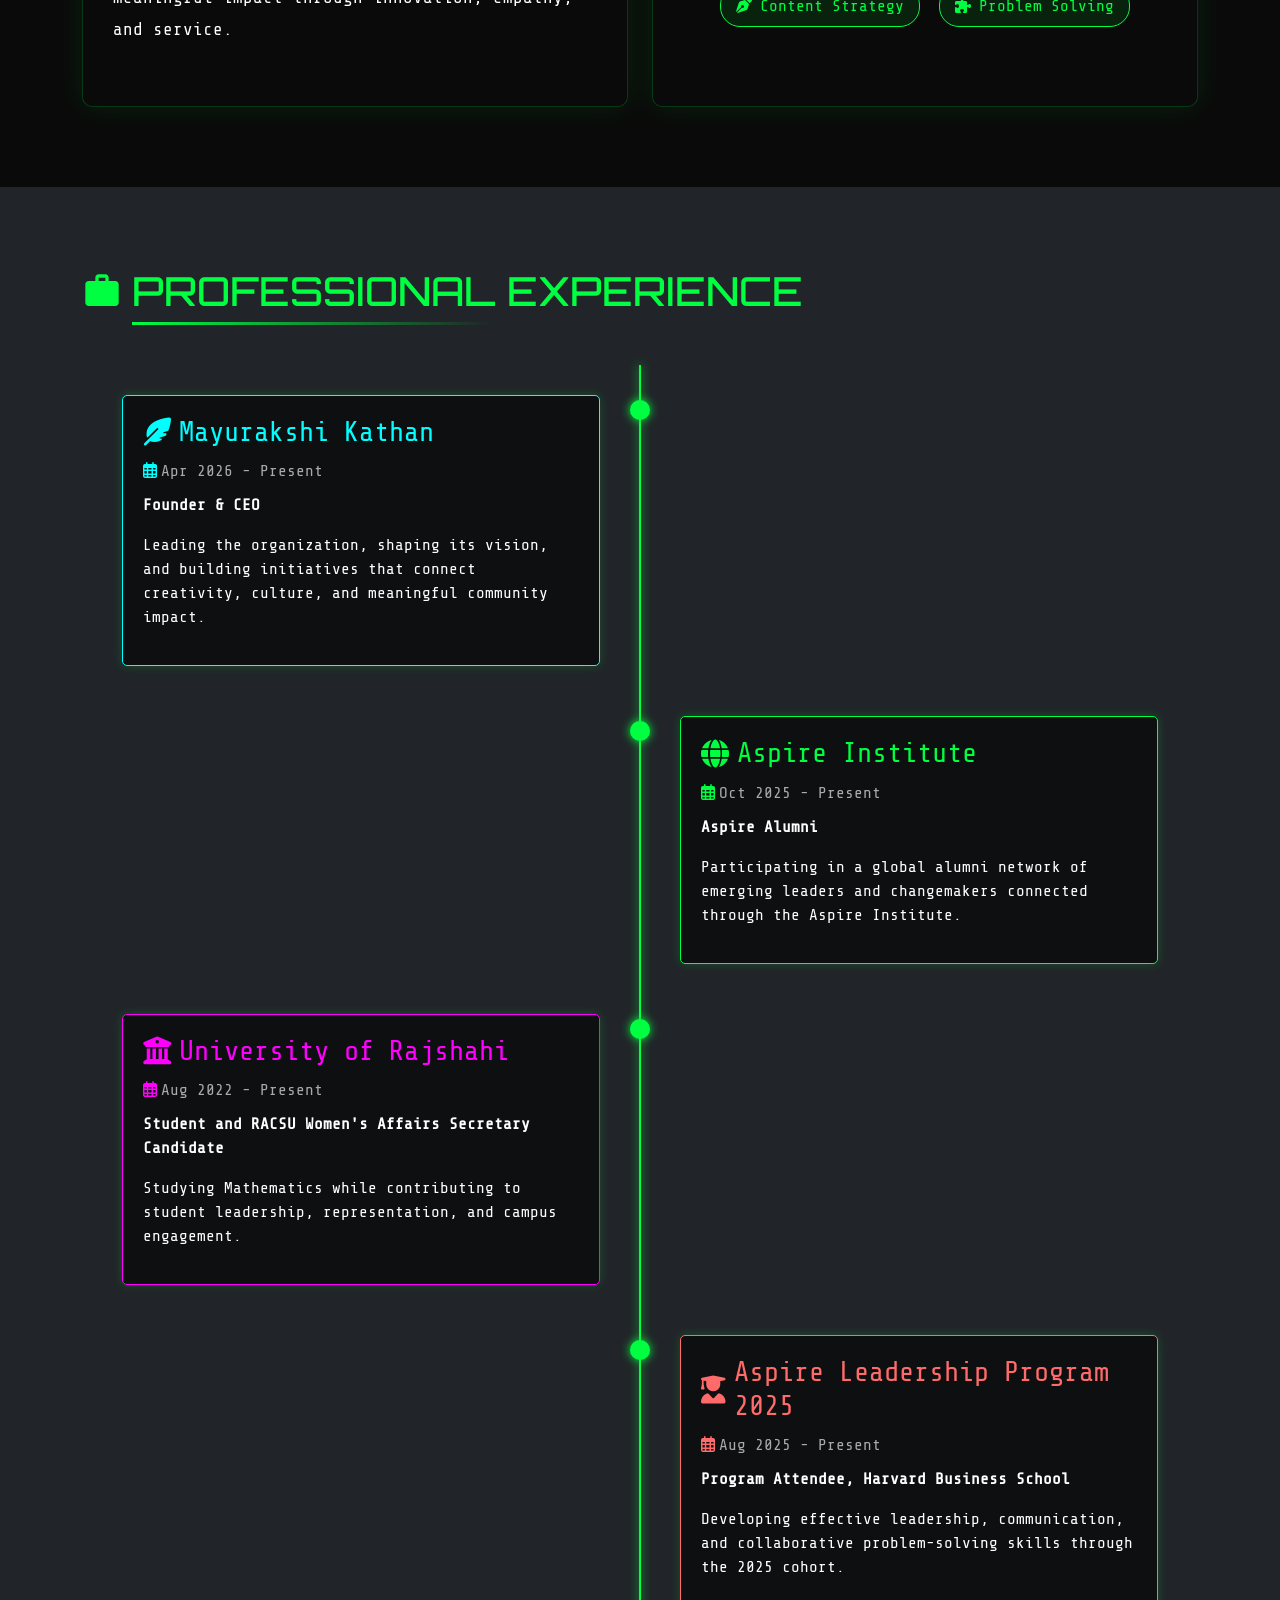
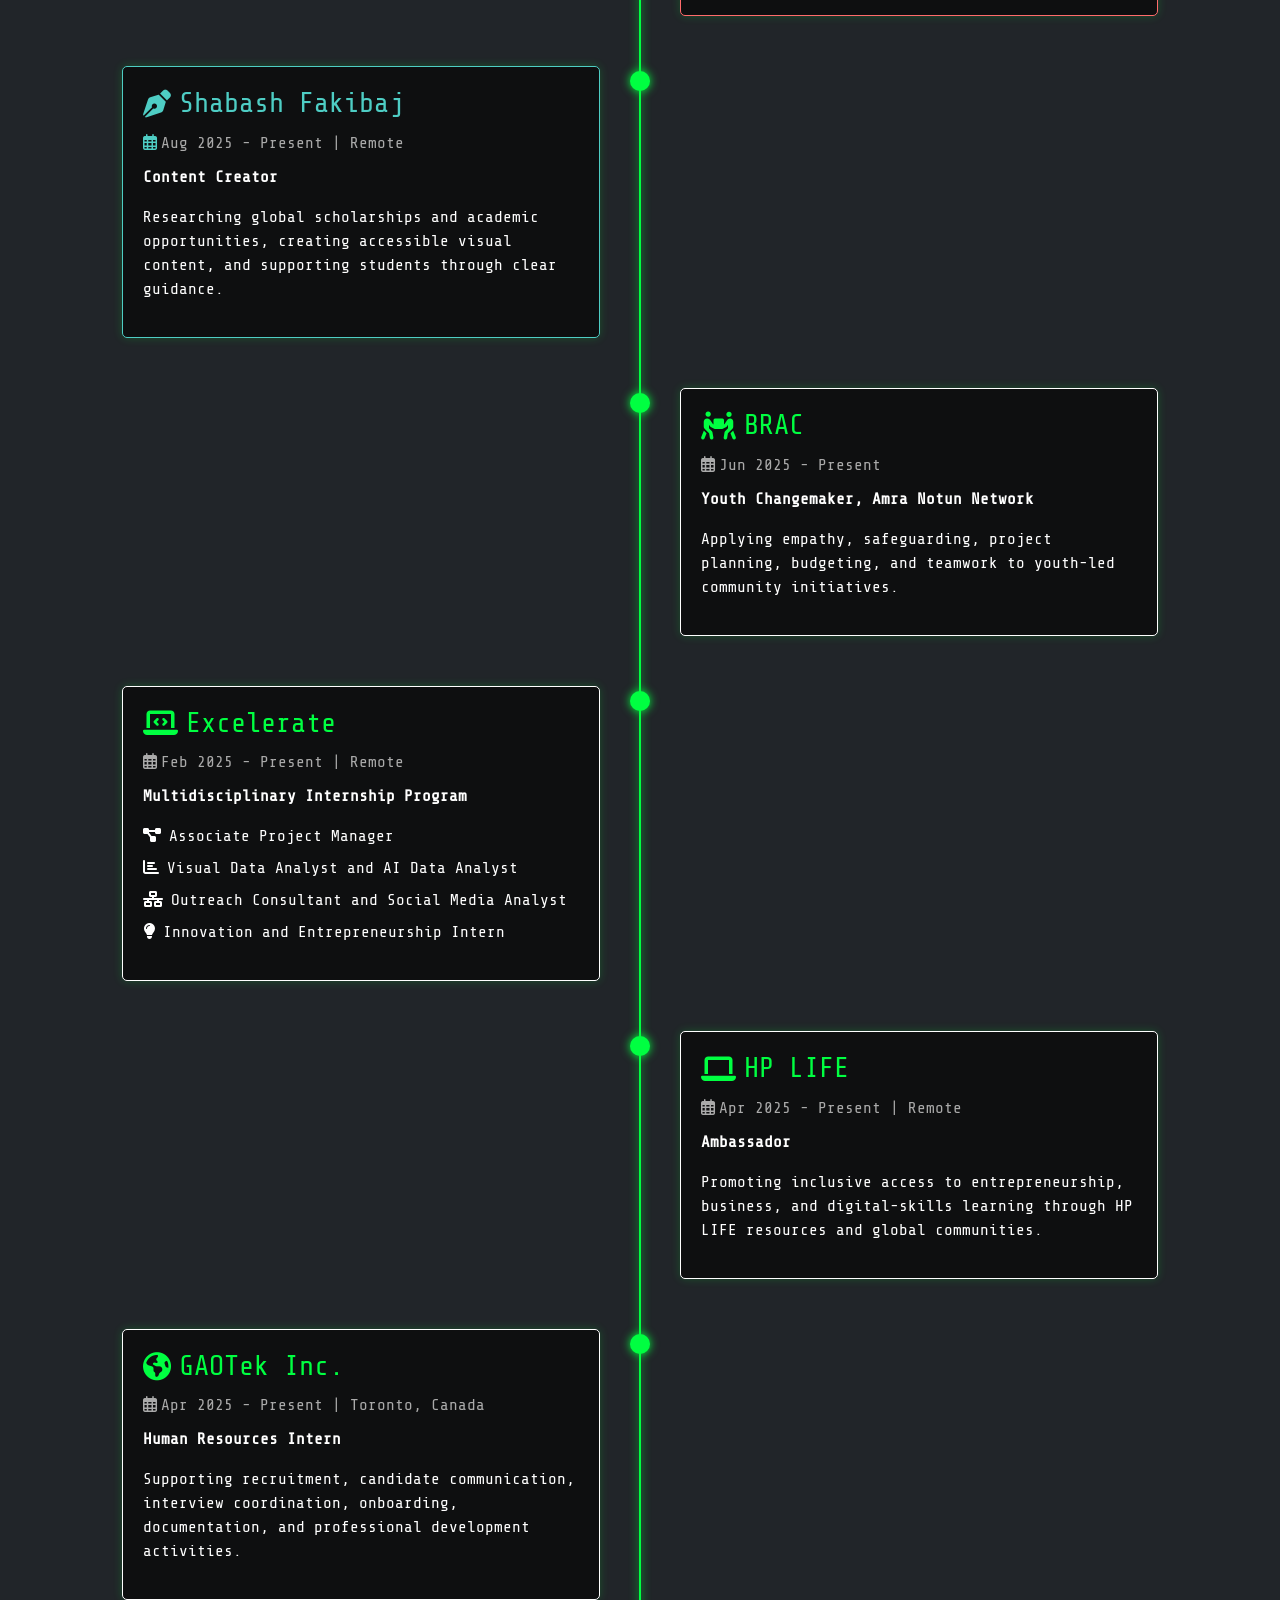
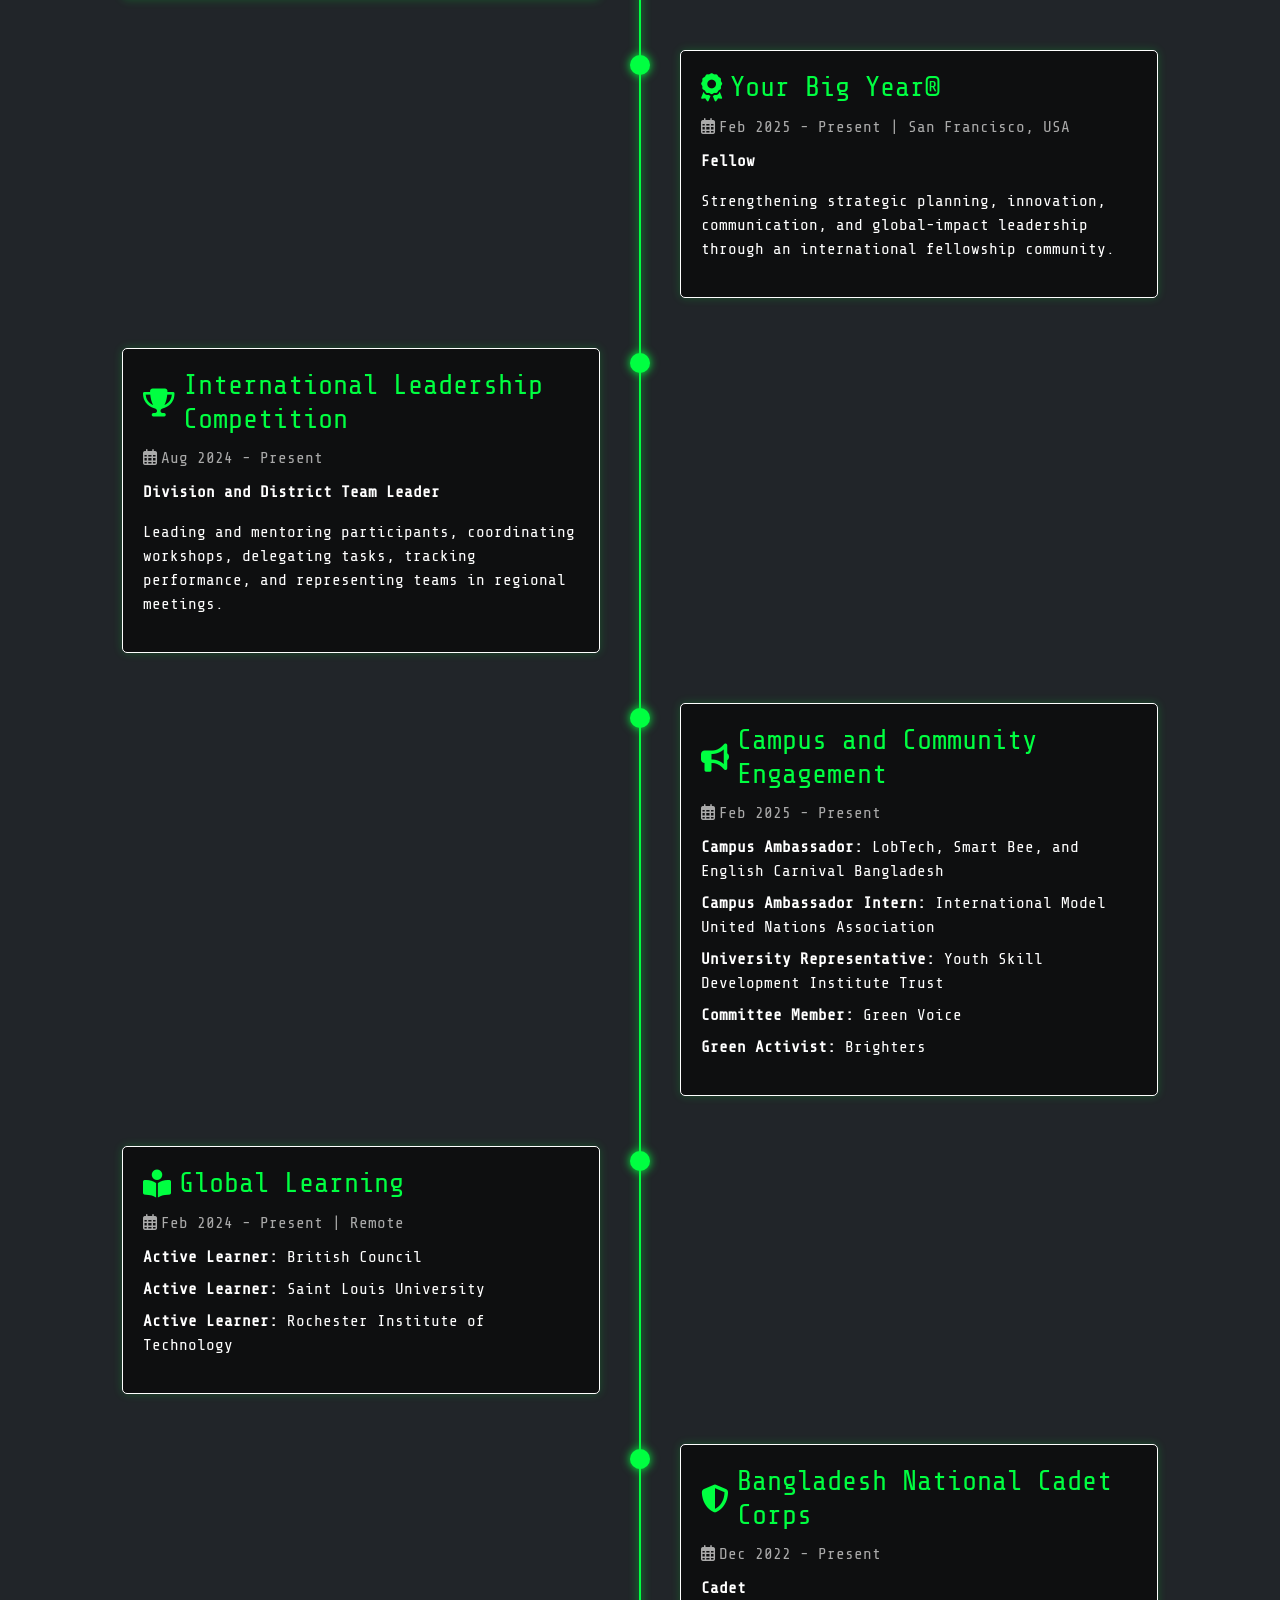
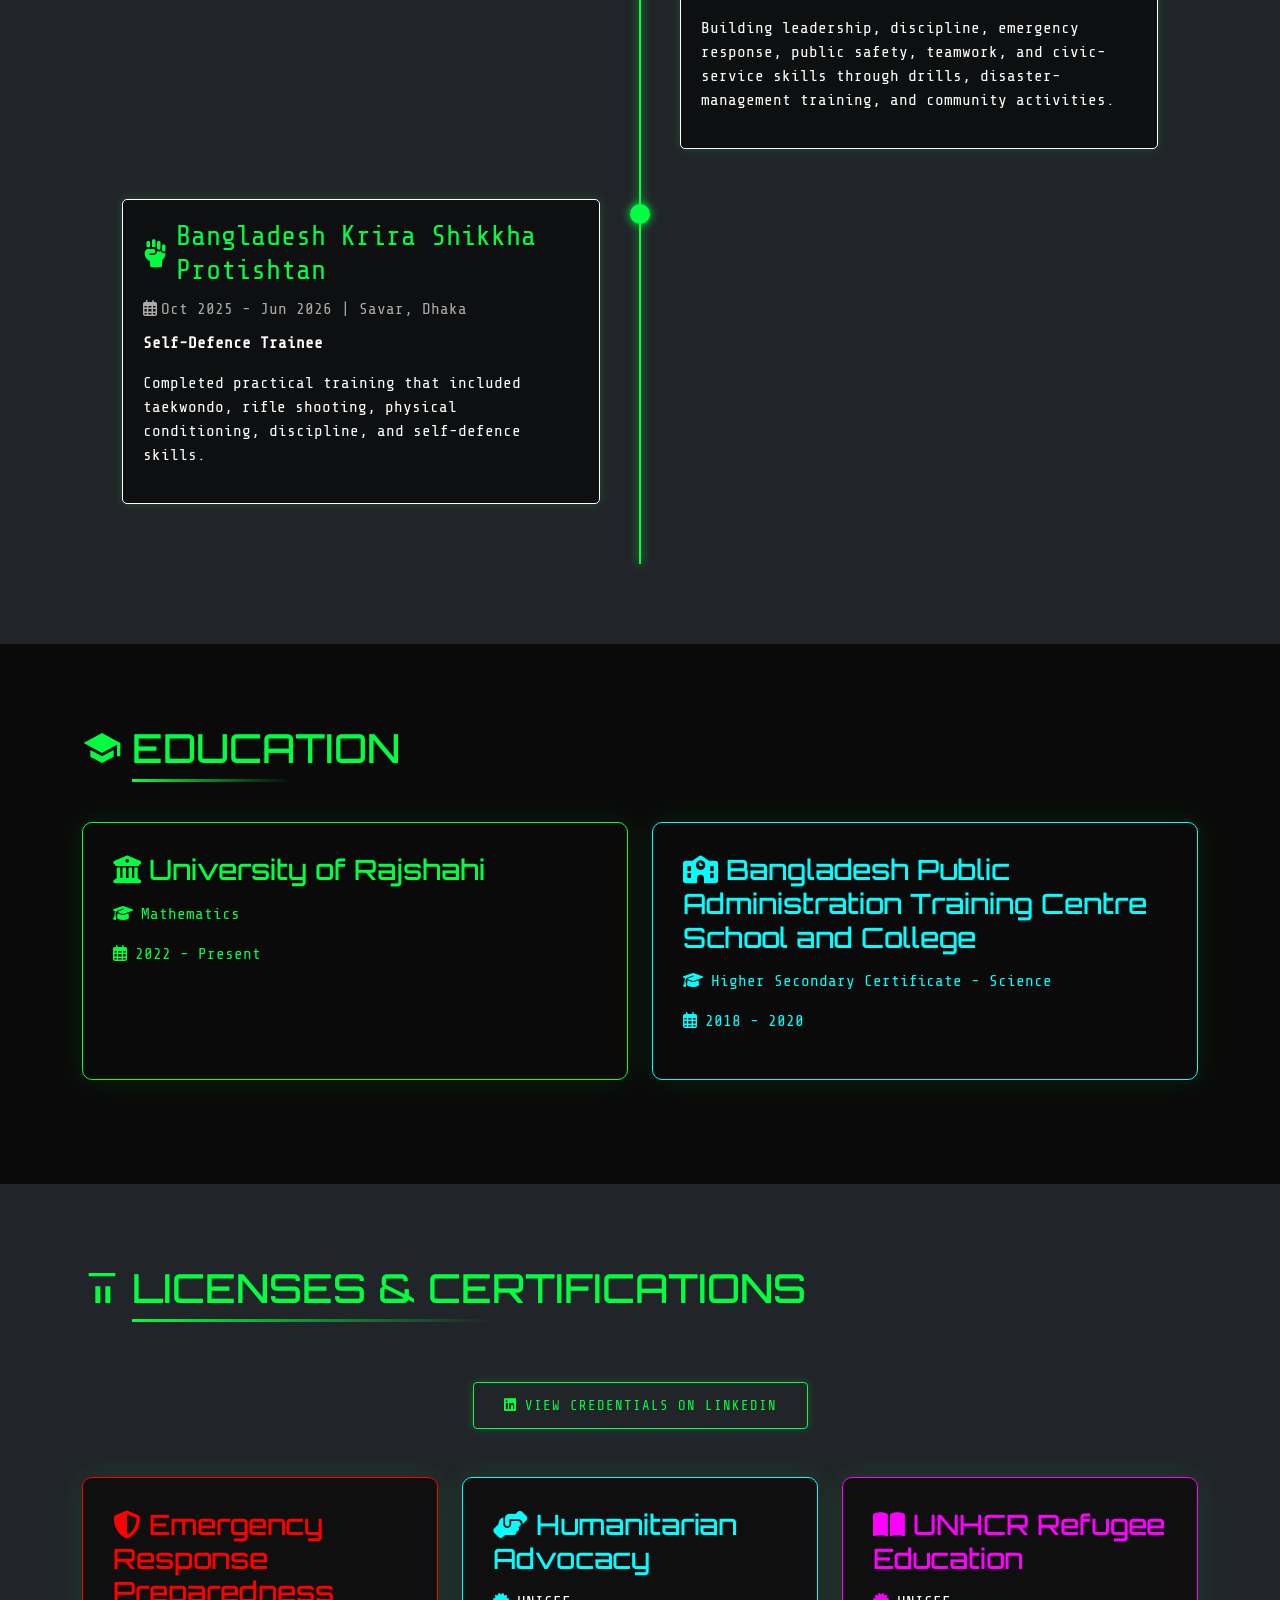
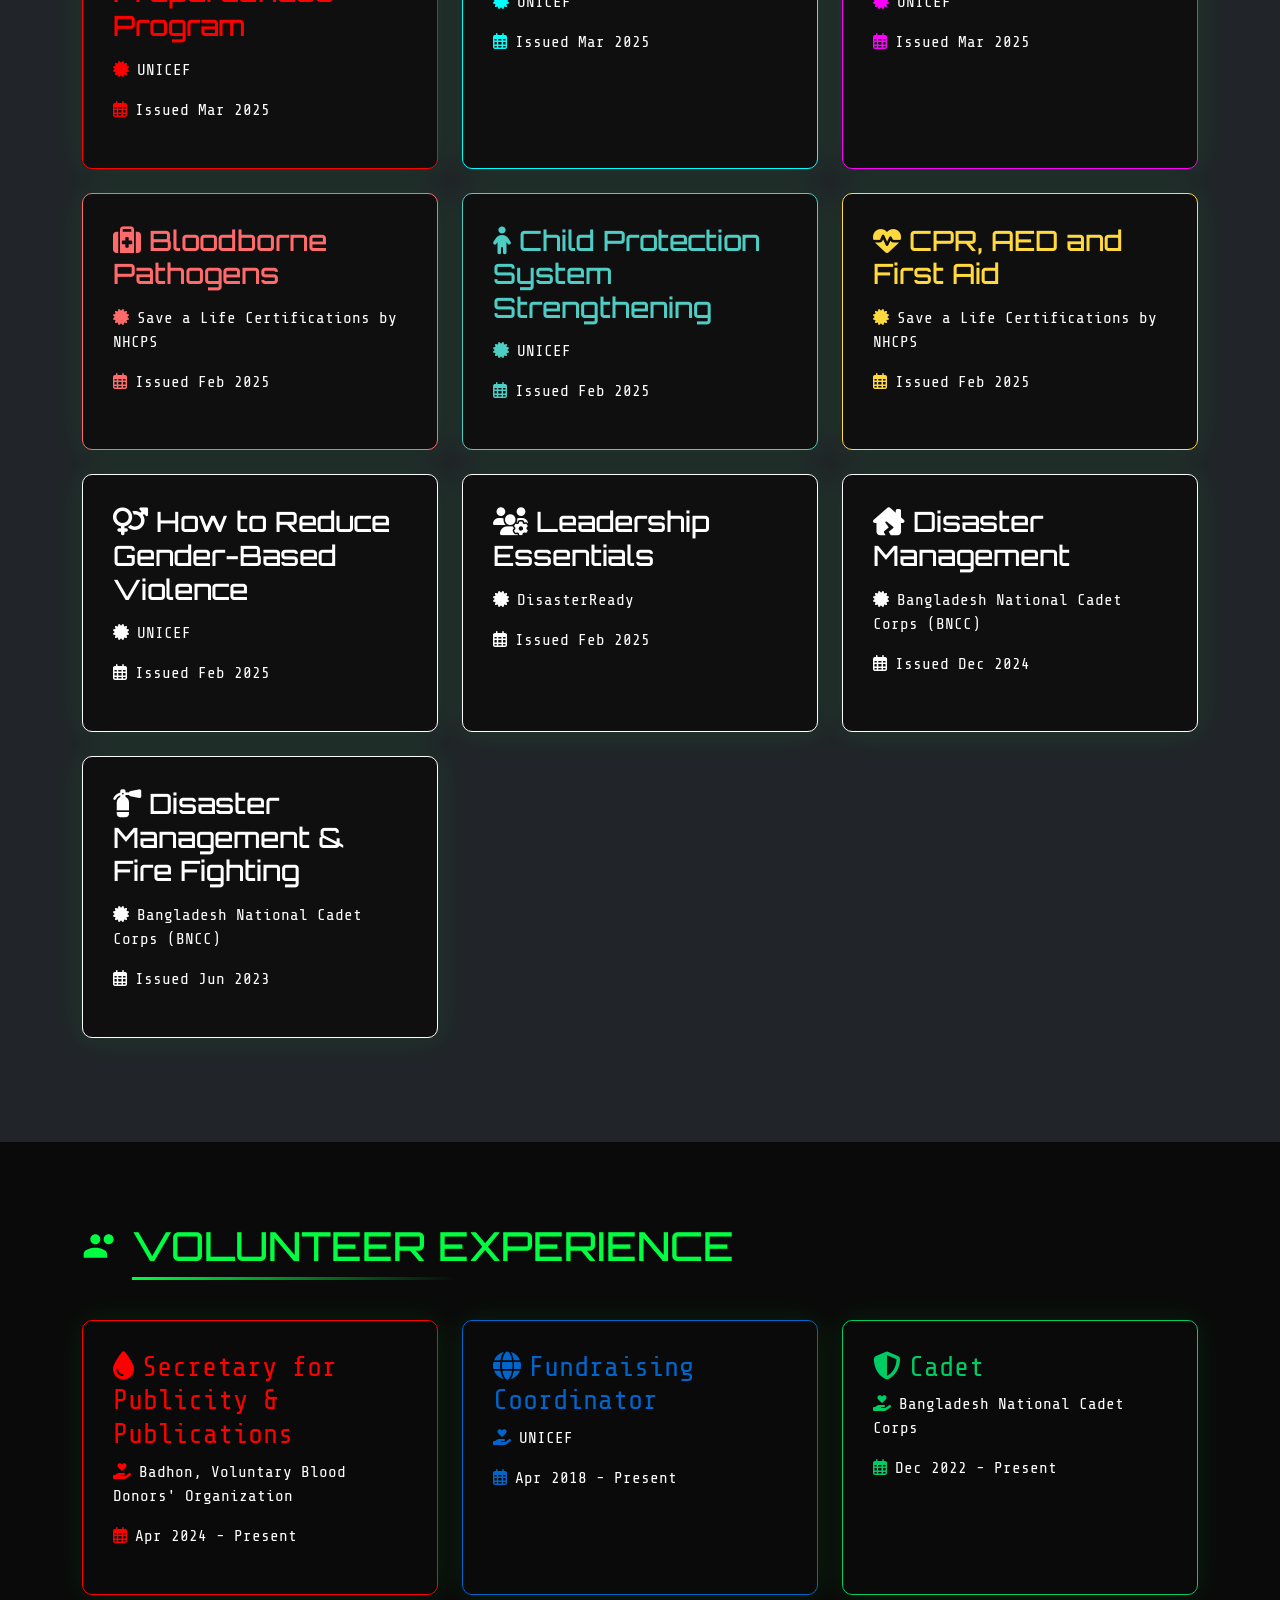
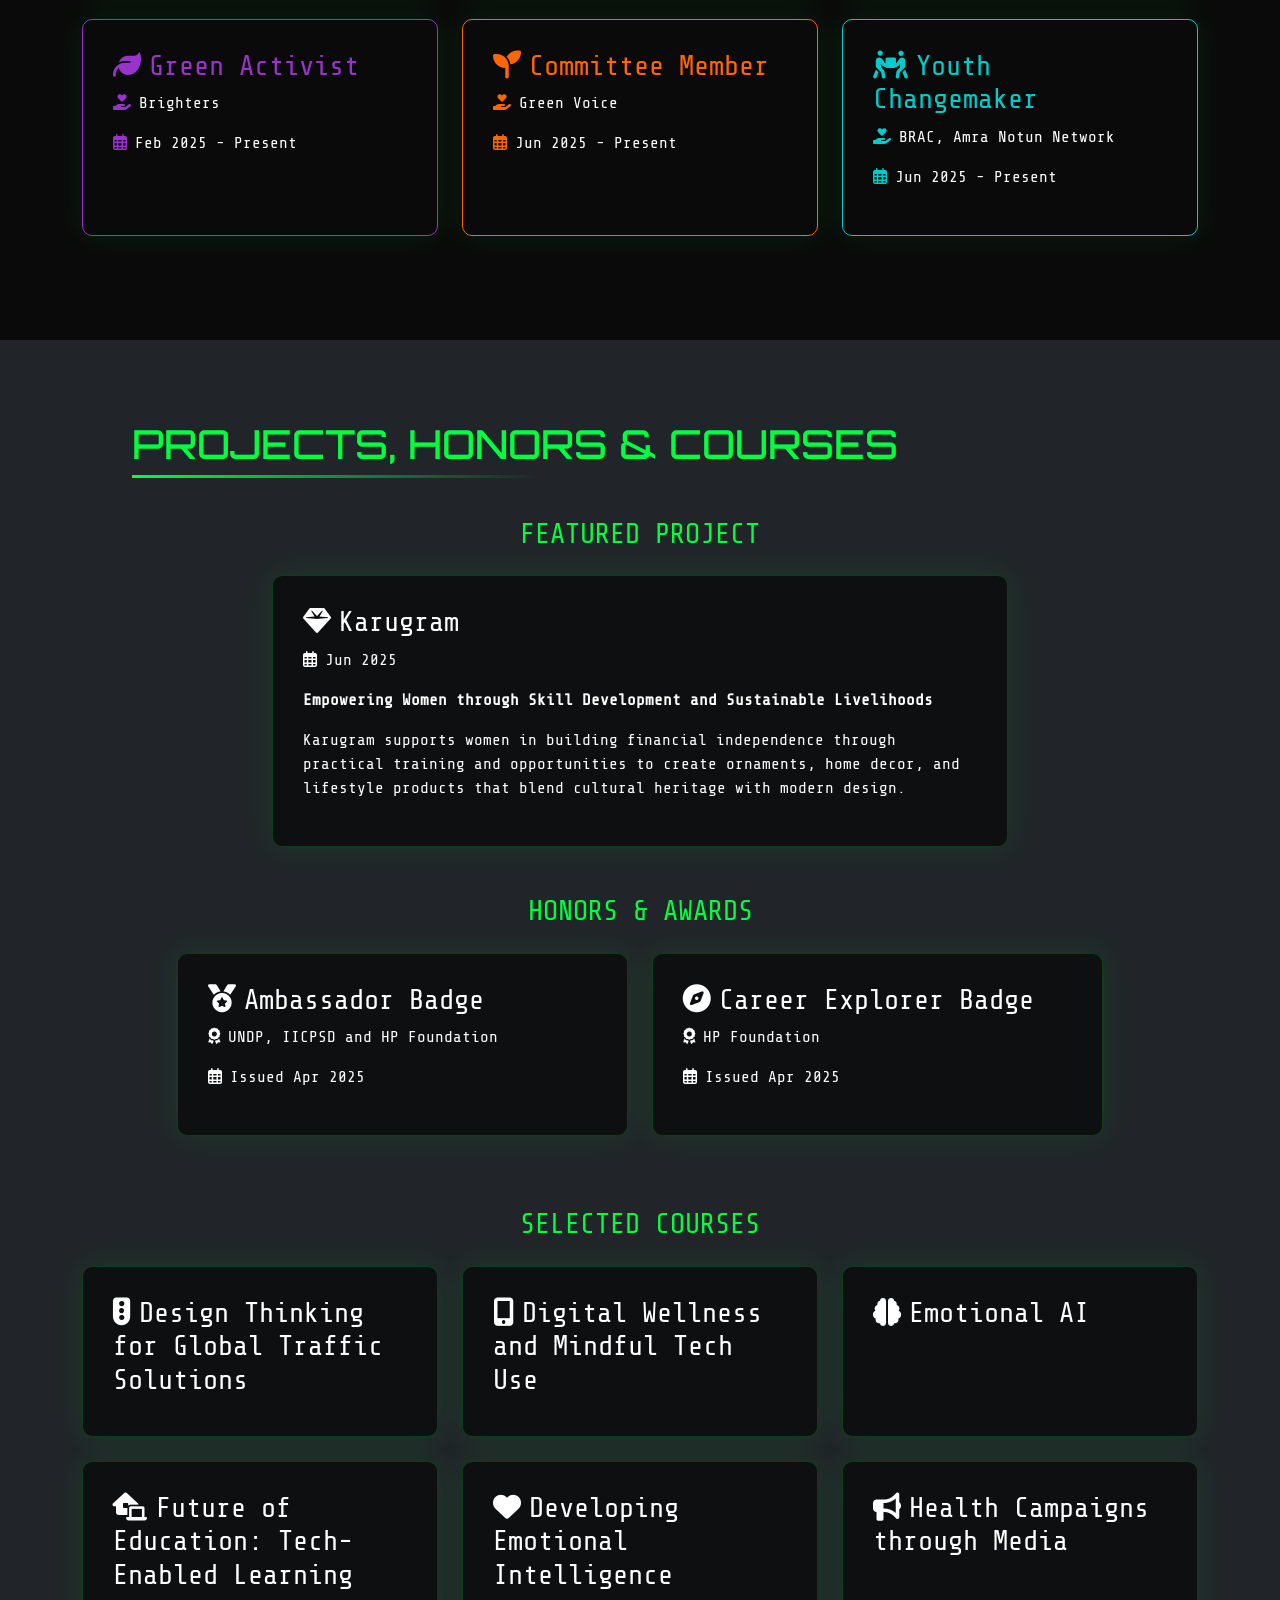
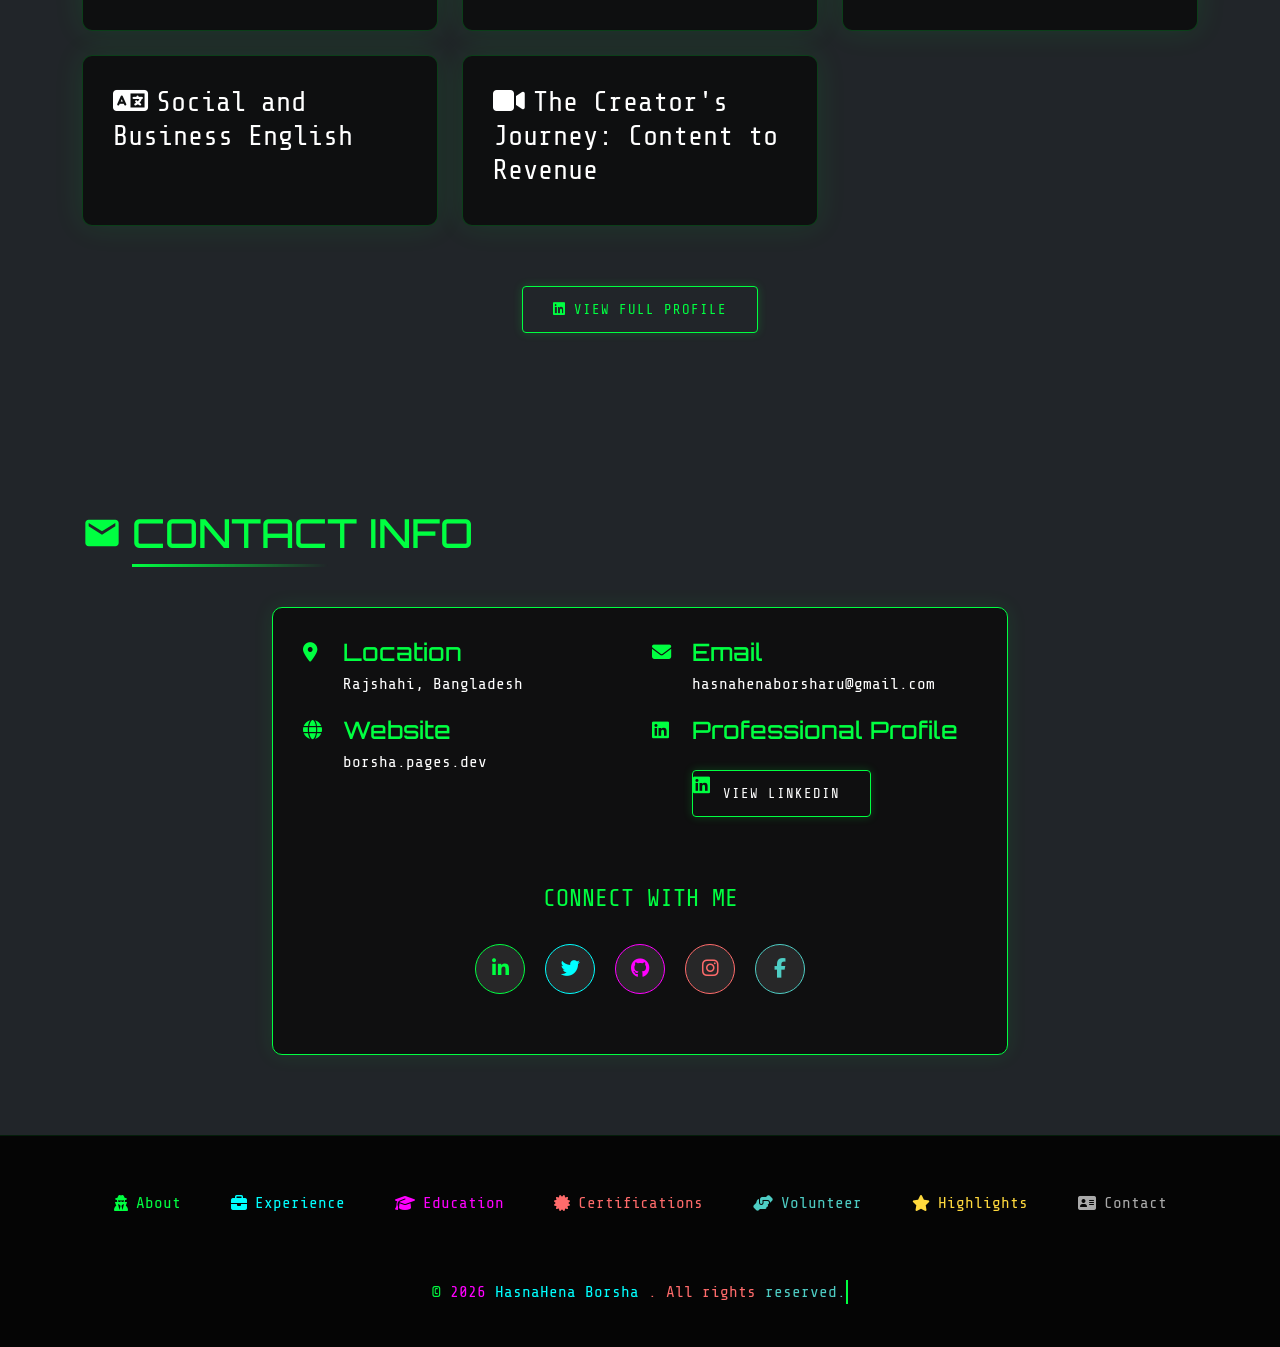
==== commit 0d34d4ff: "Separate HTML CSS and JavaScript" ====
--- a/index.html
+++ b/index.html
@@ -35,1947 +35,7 @@
     <!-- Animate.css -->
     <link rel="stylesheet" href="https://cdnjs.cloudflare.com/ajax/libs/animate.css/4.1.1/animate.min.css">
     <!-- Custom CSS -->
-    <style>
-        :root {
-      --neon-green: #00ff41;
-      --neon-pink: #ff00ff;
-      --neon-blue: #00ffff;
-      --dark-bg: #0a0a0a;
-      --darker-bg: #050505;
-    }
-
-    html, body {
-      margin: 0;
-      padding: 0;
-      scroll-behavior: smooth;
-      background: var(--dark-bg);
-      font-family: 'Share Tech Mono', monospace;
-      color: white;
-      overflow-x: hidden;
-      padding-top: 70px;
-    }
-
-    canvas.matrix-rain {
-  position: fixed;
-  top: 0;
-  left: 0;
-  width: 100vw;
-  height: 100vh;
-  opacity: 0.1;
-  z-index: 0; /* was -1 — set to 0 or at least not negative */
-  pointer-events: none;
-}
-
-    /* ======= NAVBAR ======= */
-    .navbar {
-      position: fixed;
-      top: 0;
-      width: 100%;
-      z-index: 999;
-      background: var(--darker-bg);
-      border-bottom: 1px solid var(--neon-green);
-      box-shadow: 0 0 10px rgba(0, 255, 65, 0.2);
-    }
-
-    .navbar-brand {
-      font-family: 'Orbitron', sans-serif;
-      font-weight: 600;
-      font-size: 1.2rem;
-      color: var(--neon-green) !important;
-      letter-spacing: 2px;
-    }
-
-    .navbar-brand::before {
-      content: ">";
-      margin-right: 10px;
-      color: var(--neon-pink);
-    }
-
-    .nav-link {
-      color: white !important;
-      position: relative;
-      transition: all 0.3s ease;
-      padding: 0.5rem 1rem;
-      display: flex;
-      align-items: center;
-      gap: 8px;
-    }
-
-    .nav-link i {
-      transition: all 0.3s ease;
-    }
-
-    /* Menu item colors */
-    .nav-item:nth-child(1) .nav-link { color: #00ff41 !important; } /* Green */
-    .nav-item:nth-child(2) .nav-link { color: #00ffff !important; } /* Cyan */
-    .nav-item:nth-child(3) .nav-link { color: #ff00ff !important; } /* Pink */
-    .nav-item:nth-child(4) .nav-link { color: #ff6b6b !important; } /* Red */
-    .nav-item:nth-child(5) .nav-link { color: #4ecdc4 !important; } /* Teal */
-    .nav-item:nth-child(6) .nav-link { color: #ffd93d !important; } /* Yellow */
-
-    .nav-link:hover, .nav-link.active {
-      text-shadow: 0 0 8px currentColor;
-      transform: translateY(-2px);
-    }
-
-    .nav-link:hover i, .nav-link.active i {
-      transform: scale(1.08);
-    }
-
-    .nav-link::after {
-      content: '';
-      position: absolute;
-      left: 0;
-      bottom: 0;
-      width: 0;
-      height: 2px;
-      background: currentColor;
-      transition: width 0.3s ease;
-      box-shadow: 0 0 8px currentColor;
-    }
-
-    .nav-link:hover::after, .nav-link.active::after {
-      width: 100%;
-    }
-
-    .nav-link::before {
-      content: '';
-      position: absolute;
-      top: 0;
-      left: 0;
-      width: 100%;
-      height: 100%;
-      background: currentColor;
-      opacity: 0;
-      transition: opacity 0.3s ease;
-      z-index: -1;
-      border-radius: 4px;
-    }
-
-    .nav-link:hover::before {
-      opacity: 0.1;
-    }
-
-    .navbar-toggler {
-      border: 1px solid var(--neon-green);
-    }
-
-    .navbar-toggler-icon {
-      background-image: url("data:image/svg+xml,%3csvg xmlns='http://www.w3.org/2000/svg' viewBox='0 0 30 30'%3e%3cpath stroke='rgba(0,255,65,1)' stroke-width='2' stroke-linecap='round' d='M4 7h22M4 15h22M4 23h22'/%3e%3c/svg%3e");
-    }
-
-  @media (max-width: 576px) {
-  .navbar-brand {
-    font-size: 4.5vw !important;
-    white-space: nowrap !important;
-    overflow: visible !important;
-    text-overflow: unset !important;
-    width: 100% !important;
-    display: inline-block !important;
-    letter-spacing: 1px;
-  }
-
-  .navbar {
-    padding-left: 12px;
-    padding-right: 12px;
-  }
-  }
-        
-    
-
-      .nav-link {
-        padding-left: 1rem !important;
-      }
-
-      .nav-link::after {
-        bottom: 5px;
-      }
-    }
-        
-        /* ===== Hero Section ===== */
-        .hero {
-            height: 100vh;
-            min-height: 600px;
-            background: linear-gradient(rgba(0,0,0,0.7), rgba(0,0,0,0.9)), url('https://images.unsplash.com/photo-1639762681057-408e52192e55?q=80&w=2232&auto=format&fit=crop') no-repeat center center;
-            background-size: cover;
-            position: relative;
-            display: flex;
-            align-items: center;
-            justify-content: center;
-            text-align: center;
-            
-        }
-        
-        .profile-img {
-            width: 200px;
-            height: 200px;
-            border-radius: 50%;
-            border: 4px solid #00ff41;
-            object-fit: cover;
-            box-shadow: 0 0 40px rgba(0, 255, 65, 0.5);
-            margin-bottom: 30px;
-            transition: all 0.5s ease;
-            animation: float 6s ease-in-out infinite;
-            position: relative;
-            z-index: 2;
-        }
-
-        .profile-img::before {
-            content: '';
-            position: absolute;
-            top: -15px;
-            left: -15px;
-            right: -15px;
-            bottom: -15px;
-            border-radius: 50%;
-            border: 3px solid #00ffff;
-            animation: rotate 8s linear infinite;
-            z-index: 1;
-        }
-
-        .profile-img::after {
-            content: '';
-            position: absolute;
-            top: -30px;
-            left: -30px;
-            right: -30px;
-            bottom: -30px;
-            border-radius: 50%;
-            border: 3px solid #ff00ff;
-            animation: rotate 12s linear infinite reverse;
-            z-index: 0;
-        }
-
-        @keyframes rotate {
-            0% { transform: rotate(0deg); }
-            100% { transform: rotate(360deg); }
-        }
-
-        @keyframes float {
-            0% { transform: translateY(0px); }
-            50% { transform: translateY(-20px); }
-            100% { transform: translateY(0px); }
-        }
-
-        .profile-img:hover {
-            border-color: #00ffff;
-            box-shadow: 0 0 60px rgba(0, 255, 255, 0.6);
-            transform: scale(1.05);
-        }
-
-        .profile-img:hover::before {
-            border-color: #ff00ff;
-            box-shadow: 0 0 30px rgba(255, 0, 255, 0.4);
-        }
-
-        .profile-img:hover::after {
-            border-color: #00ff41;
-            box-shadow: 0 0 30px rgba(0, 255, 65, 0.4);
-        }
-        
-        .title-text {
-            font-family: 'Orbitron', sans-serif;
-            font-size: clamp(2rem, 6vw, 3.5rem);
-            background: linear-gradient(90deg, var(--neon-green), var(--neon-blue));
-            -webkit-background-clip: text;
-            -webkit-text-fill-color: transparent;
-            margin-bottom: 20px;
-            text-shadow: 0 0 10px rgba(0, 255, 65, 0.3);
-            transition: all 0.5s;
-        }
-        
-        .title-text:hover {
-            text-shadow: 0 0 20px rgba(0, 255, 65, 0.6);
-            letter-spacing: 2px;
-        }
-        
-        .subtitle {
-            font-family: 'Share Tech Mono', monospace;
-            font-size: clamp(0.9rem, 2.5vw, 1.2rem);
-            margin-bottom: 30px;
-            max-width: 800px;
-            margin-left: auto;
-            margin-right: auto;
-            padding: 0 20px;
-            transition: all 0.3s;
-            display: flex;
-            flex-wrap: wrap;
-            justify-content: center;
-            gap: 8px;
-        }
-
-        .subtitle span {
-            display: inline-block;
-            padding: 2px 8px;
-            border-radius: 4px;
-            background: rgba(255, 255, 255, 0.05);
-            transition: all 0.3s ease;
-            position: relative;
-            overflow: hidden;
-        }
-
-        .subtitle span::before {
-            content: '';
-            position: absolute;
-            top: 0;
-            left: -100%;
-            width: 100%;
-            height: 100%;
-            background: linear-gradient(90deg, transparent, rgba(255, 255, 255, 0.2), transparent);
-            transition: 0.5s;
-        }
-
-        .subtitle span:hover::before {
-            left: 100%;
-        }
-
-        .subtitle span:nth-child(1) { color: #00ff41; } /* Neon Green */
-        .subtitle span:nth-child(2) { color: #00ffff; } /* Neon Blue */
-        .subtitle span:nth-child(3) { color: #ff00ff; } /* Neon Pink */
-        .subtitle span:nth-child(4) { color: #ff6b6b; } /* Coral */
-        .subtitle span:nth-child(5) { color: #4ecdc4; } /* Turquoise */
-        .subtitle span:nth-child(6) { color: #ffd93d; } /* Yellow */
-        .subtitle span:nth-child(7) { color: #95e1d3; } /* Mint */
-        .subtitle span:nth-child(8) { color: #fce38a; } /* Light Yellow */
-        .subtitle span:nth-child(9) { color: #eaffd0; } /* Light Green */
-        .subtitle span:nth-child(10) { color: #f38181; } /* Light Red */
-        .subtitle span:nth-child(11) { color: #a8e6cf; } /* Mint Green */
-        .subtitle span:nth-child(12) { color: #dcedc1; } /* Light Lime */
-
-        .subtitle span:hover {
-            transform: translateY(-2px);
-            box-shadow: 0 5px 15px rgba(0, 255, 65, 0.2);
-            text-shadow: 0 0 5px currentColor;
-        }
-        
-        .social-icons {
-            margin: 30px 0;
-            display: flex;
-            justify-content: center;
-            flex-wrap: wrap;
-        }
-        
-        .social-icons a {
-            display: inline-flex;
-            align-items: center;
-            justify-content: center;
-            width: 50px;
-            height: 50px;
-            background: rgba(255,255,255,0.1);
-            border-radius: 50%;
-            margin: 0 10px;
-            color: white;
-            font-size: 1.2rem;
-            transition: all 0.3s;
-            transform: scale(1);
-            position: relative;
-            overflow: hidden;
-        }
-        
-        .social-icons a::before {
-            content: '';
-            position: absolute;
-            top: 0;
-            left: -100%;
-            width: 100%;
-            height: 100%;
-            background: linear-gradient(90deg, transparent, rgba(0, 255, 65, 0.4), transparent);
-            transition: 0.5s;
-        }
-        
-        .social-icons a:hover {
-            background: var(--neon-green);
-            color: black;
-            transform: translateY(-5px) scale(1.1);
-            box-shadow: 0 5px 15px rgba(0, 255, 65, 0.4);
-        }
-        
-        .social-icons a:hover::before {
-            left: 100%;
-        }
-        
-        /* ===== CV Download Button ===== */
-        .btn-cv {
-            background: transparent;
-            color: var(--neon-green);
-            border: 1px solid var(--neon-green);
-            padding: 12px 30px;
-            font-family: 'Share Tech Mono', monospace;
-            text-transform: uppercase;
-            letter-spacing: 1px;
-            transition: all 0.3s;
-            margin-top: 20px;
-            position: relative;
-            overflow: hidden;
-            display: inline-block;
-            text-decoration: none;
-            box-shadow: 0 0 10px rgba(0, 255, 65, 0.2);
-        }
-        
-        .btn-cv:hover {
-            background: var(--neon-green);
-            color: black;
-            box-shadow: 0 0 20px rgba(0, 255, 65, 0.4);
-            transform: translateY(-3px);
-            letter-spacing: 2px;
-        }
-        
-        .btn-cv::before {
-            content: '';
-            position: absolute;
-            top: 0;
-            left: -100%;
-            width: 100%;
-            height: 100%;
-            background: linear-gradient(90deg, transparent, rgba(0, 255, 65, 0.4), transparent);
-            transition: 0.5s;
-        }
-        
-        .btn-cv:hover::before {
-            left: 100%;
-        }
-        
-        /* ===== Section Styling ===== */
-        .section {
-            padding: 80px 0;
-            position: relative;
-        }
-        
-        .section-title {
-            font-family: 'Orbitron', sans-serif;
-            font-size: clamp(1.8rem, 5vw, 2.5rem);
-            margin-bottom: 50px;
-            color: var(--neon-green);
-            position: relative;
-            display: inline-block;
-            padding-left: 50px;
-            transition: all 0.3s;
-        }
-        
-        .section-title:hover {
-            text-shadow: 0 0 10px var(--neon-green);
-        }
-        
-        .section-title::before {
-            content: '';
-            position: absolute;
-            left: 0;
-            top: 50%;
-            transform: translateY(-50%);
-            width: 40px;
-            height: 40px;
-            background-size: contain;
-            background-repeat: no-repeat;
-            background-position: center;
-            transition: all 0.3s;
-        }
-        
-        .section-title:hover::before {
-            filter: drop-shadow(0 0 5px var(--neon-green));
-        }
-        
-        .section-title::after {
-            content: '';
-            position: absolute;
-            width: 50%;
-            height: 3px;
-            bottom: -10px;
-            left: 50px;
-            background: linear-gradient(90deg, var(--neon-green), transparent);
-            transition: all 0.3s;
-        }
-        
-        .section-title:hover::after {
-            width: 80%;
-            box-shadow: 0 0 10px var(--neon-green);
-        }
-        
-        #about .section-title::before {
-            background-image: url("data:image/svg+xml,%3Csvg xmlns='http://www.w3.org/2000/svg' viewBox='0 0 24 24' fill='%2300ff41'%3E%3Cpath d='M12 2C6.48 2 2 6.48 2 12s4.48 10 10 10 10-4.48 10-10S17.52 2 12 2zm0 3c1.66 0 3 1.34 3 3s-1.34 3-3 3-3-1.34-3-3 1.34-3 3-3zm0 14.2c-2.5 0-4.71-1.28-6-3.22.03-1.99 4-3.08 6-3.08 1.99 0 5.97 1.09 6 3.08-1.29 1.94-3.5 3.22-6 3.22z'/%3E%3C/svg%3E");
-        }
-        
-        #experience .section-title::before {
-            background-image: url("data:image/svg+xml,%3Csvg xmlns='http://www.w3.org/2000/svg' viewBox='0 0 24 24' fill='%2300ff41'%3E%3Cpath d='M20 6h-4V4c0-1.11-.89-2-2-2h-4c-1.11 0-2 .89-2 2v2H4c-1.11 0-1.99.89-1.99 2L2 19c0 1.11.89 2 2 2h16c1.11 0 2-.89 2-2V8c0-1.11-.89-2-2-2zm-6 0h-4V4h4v2z'/%3E%3C/svg%3E");
-        }
-        
-        #education .section-title::before {
-            background-image: url("data:image/svg+xml,%3Csvg xmlns='http://www.w3.org/2000/svg' viewBox='0 0 24 24' fill='%2300ff41'%3E%3Cpath d='M5 13.18v4L12 21l7-3.82v-4L12 17l-7-3.82zM12 3L1 9l11 6 9-4.91V17h2V9L12 3z'/%3E%3C/svg%3E");
-        }
-        
-        #certifications .section-title::before {
-            background-image: url("data:image/svg+xml,%3Csvg xmlns='http://www.w3.org/2000/svg' viewBox='0 0 24 24' fill='%2300ff41'%3E%3Cpath d='M4 3h16v2H4zm4 8h3v10H8zm6 0h3v10h-3z'/%3E%3C/svg%3E");
-        }
-        
-        #volunteer .section-title::before {
-            background-image: url("data:image/svg+xml,%3Csvg xmlns='http://www.w3.org/2000/svg' viewBox='0 0 24 24' fill='%2300ff41'%3E%3Cpath d='M16 11c1.66 0 2.99-1.34 2.99-3S17.66 5 16 5c-1.66 0-3 1.34-3 3s1.34 3 3 3zm-8 0c1.66 0 2.99-1.34 2.99-3S9.66 5 8 5C6.34 5 5 6.34 5 8s1.34 3 3 3zm0 2c-2.33 0-7 1.17-7 3.5V19h14v-2.5c0-2.33-4.67-3.5-7-3.5z'/%3E%3C/svg%3E");
-        }
-        
-        #contact .section-title::before {
-            background-image: url("data:image/svg+xml,%3Csvg xmlns='http://www.w3.org/2000/svg' viewBox='0 0 24 24' fill='%2300ff41'%3E%3Cpath d='M20 4H4c-1.1 0-1.99.9-1.99 2L2 18c0 1.1.9 2 2 2h16c1.1 0 2-.9 2-2V6c0-1.1-.9-2-2-2zm0 4l-8 5-8-5V6l8 5 8-5v2z'/%3E%3C/svg%3E");
-        }
-        
-        /* ===== About Section ===== */
-        .about-content {
-            background: rgba(10, 10, 10, 0.8);
-            border: 1px solid rgba(0, 255, 65, 0.2);
-            border-radius: 10px;
-            padding: 30px;
-            box-shadow: 0 0 30px rgba(0, 255, 65, 0.1);
-            transition: all 0.3s;
-            height: 100%;
-        }
-        
-        .about-content:hover {
-            transform: translateY(-5px);
-            box-shadow: 0 10px 40px rgba(0, 255, 65, 0.2);
-            border-color: var(--neon-green);
-        }
-        
-        .about-text {
-            font-size: 1.1rem;
-            line-height: 1.8;
-            margin-bottom: 30px;
-            transition: all 0.3s;
-        }
-        
-        .about-content:hover .about-text {
-            color: #fff;
-            text-shadow: 0 0 5px rgba(0, 255, 65, 0.5);
-        }
-        
-        .badge-hacker {
-            background: rgba(0, 255, 65, 0.1);
-            color: var(--neon-green);
-            border: 1px solid var(--neon-green);
-            border-radius: 20px;
-            padding: 8px 15px;
-            margin: 5px;
-            font-family: 'Share Tech Mono', monospace;
-            display: inline-block;
-            transition: all 0.3s;
-            position: relative;
-            overflow: hidden;
-        }
-
-        /* Individual skill colors */
-        .badge-hacker:nth-child(1) { color: #00ff41; border-color: #00ff41; } /* Project Management - Neon Green */
-        .badge-hacker:nth-child(2) { color: #00ffff; border-color: #00ffff; } /* Data Analysis - Cyan */
-        .badge-hacker:nth-child(3) { color: #ff00ff; border-color: #ff00ff; } /* Leadership - Magenta */
-        .badge-hacker:nth-child(4) { color: #ff6b6b; border-color: #ff6b6b; } /* Public Speaking - Coral */
-        .badge-hacker:nth-child(5) { color: #4ecdc4; border-color: #4ecdc4; } /* Entrepreneurship - Teal */
-        .badge-hacker:nth-child(6) { color: #95e1d3; border-color: #95e1d3; } /* Green Activism - Mint */
-        .badge-hacker:nth-child(7) { color: #fce38a; border-color: #fce38a; } /* Social Activism - Yellow */
-        .badge-hacker:nth-child(8) { color: #eaffd0; border-color: #eaffd0; } /* Art - Light Green */
-        .badge-hacker:nth-child(9) { color: #f38181; border-color: #f38181; } /* Bibliophile - Light Red */
-        .badge-hacker:nth-child(10) { color: #a8e6cf; border-color: #a8e6cf; } /* Traveller - Mint Green */
-        .badge-hacker:nth-child(11) { color: #dcedc1; border-color: #dcedc1; } /* Animal Welfare - Light Lime */
-        .badge-hacker:nth-child(12) { color: #ffd93d; border-color: #ffd93d; } /* Cadet - Yellow */
-
-        .badge-hacker::before {
-            content: '';
-            position: absolute;
-            top: 0;
-            left: -100%;
-            width: 100%;
-            height: 100%;
-            background: linear-gradient(90deg, transparent, rgba(255, 255, 255, 0.2), transparent);
-            transition: 0.5s;
-        }
-
-        .badge-hacker:hover {
-            transform: translateY(-3px);
-            box-shadow: 0 5px 15px currentColor;
-            text-shadow: 0 0 5px currentColor;
-        }
-
-        .badge-hacker:hover::before {
-            left: 100%;
-        }
-
-        .badge-hacker i {
-            transition: all 0.3s ease;
-        }
-
-        .badge-hacker:hover i {
-            transform: scale(1.08);
-        }
-        
-        .social-icons {
-            margin: 30px 0;
-            display: flex;
-            justify-content: center;
-            flex-wrap: wrap;
-        }
-        
-        .social-icons a {
-            display: inline-flex;
-            align-items: center;
-            justify-content: center;
-            width: 50px;
-            height: 50px;
-            background: rgba(255,255,255,0.1);
-            border-radius: 50%;
-            margin: 0 10px;
-            color: white;
-            font-size: 1.2rem;
-            transition: all 0.3s;
-            transform: scale(1);
-            position: relative;
-            overflow: hidden;
-        }
-        
-        .social-icons a::before {
-            content: '';
-            position: absolute;
-            top: 0;
-            left: -100%;
-            width: 100%;
-            height: 100%;
-            background: linear-gradient(90deg, transparent, rgba(0, 255, 65, 0.4), transparent);
-            transition: 0.5s;
-        }
-        
-        .social-icons a:hover {
-            background: var(--neon-green);
-            color: black;
-            transform: translateY(-5px) scale(1.1);
-            box-shadow: 0 5px 15px rgba(0, 255, 65, 0.4);
-        }
-        
-        .social-icons a:hover::before {
-            left: 100%;
-        }
-        
-        /* ===== CV Download Button ===== */
-        .btn-cv {
-            background: transparent;
-            color: var(--neon-green);
-            border: 1px solid var(--neon-green);
-            padding: 12px 30px;
-            font-family: 'Share Tech Mono', monospace;
-            text-transform: uppercase;
-            letter-spacing: 1px;
-            transition: all 0.3s;
-            margin-top: 20px;
-            position: relative;
-            overflow: hidden;
-            display: inline-block;
-            text-decoration: none;
-            box-shadow: 0 0 10px rgba(0, 255, 65, 0.2);
-        }
-        
-        .btn-cv:hover {
-            background: var(--neon-green);
-            color: black;
-            box-shadow: 0 0 20px rgba(0, 255, 65, 0.4);
-            transform: translateY(-3px);
-            letter-spacing: 2px;
-        }
-        
-        .btn-cv::before {
-            content: '';
-            position: absolute;
-            top: 0;
-            left: -100%;
-            width: 100%;
-            height: 100%;
-            background: linear-gradient(90deg, transparent, rgba(0, 255, 65, 0.4), transparent);
-            transition: 0.5s;
-        }
-        
-        .btn-cv:hover::before {
-            left: 100%;
-        }
-        
-        /* ===== Section Styling ===== */
-        .section {
-            padding: 80px 0;
-            position: relative;
-        }
-        
-        .section-title {
-            font-family: 'Orbitron', sans-serif;
-            font-size: clamp(1.8rem, 5vw, 2.5rem);
-            margin-bottom: 50px;
-            color: var(--neon-green);
-            position: relative;
-            display: inline-block;
-            padding-left: 50px;
-            transition: all 0.3s;
-        }
-        
-        .section-title:hover {
-            text-shadow: 0 0 10px var(--neon-green);
-        }
-        
-        .section-title::before {
-            content: '';
-            position: absolute;
-            left: 0;
-            top: 50%;
-            transform: translateY(-50%);
-            width: 40px;
-            height: 40px;
-            background-size: contain;
-            background-repeat: no-repeat;
-            background-position: center;
-            transition: all 0.3s;
-        }
-        
-        .section-title:hover::before {
-            filter: drop-shadow(0 0 5px var(--neon-green));
-        }
-        
-        .section-title::after {
-            content: '';
-            position: absolute;
-            width: 50%;
-            height: 3px;
-            bottom: -10px;
-            left: 50px;
-            background: linear-gradient(90deg, var(--neon-green), transparent);
-            transition: all 0.3s;
-        }
-        
-        .section-title:hover::after {
-            width: 80%;
-            box-shadow: 0 0 10px var(--neon-green);
-        }
-        
-        #about .section-title::before {
-            background-image: url("data:image/svg+xml,%3Csvg xmlns='http://www.w3.org/2000/svg' viewBox='0 0 24 24' fill='%2300ff41'%3E%3Cpath d='M12 2C6.48 2 2 6.48 2 12s4.48 10 10 10 10-4.48 10-10S17.52 2 12 2zm0 3c1.66 0 3 1.34 3 3s-1.34 3-3 3-3-1.34-3-3 1.34-3 3-3zm0 14.2c-2.5 0-4.71-1.28-6-3.22.03-1.99 4-3.08 6-3.08 1.99 0 5.97 1.09 6 3.08-1.29 1.94-3.5 3.22-6 3.22z'/%3E%3C/svg%3E");
-        }
-        
-        #experience .section-title::before {
-            background-image: url("data:image/svg+xml,%3Csvg xmlns='http://www.w3.org/2000/svg' viewBox='0 0 24 24' fill='%2300ff41'%3E%3Cpath d='M20 6h-4V4c0-1.11-.89-2-2-2h-4c-1.11 0-2 .89-2 2v2H4c-1.11 0-1.99.89-1.99 2L2 19c0 1.11.89 2 2 2h16c1.11 0 2-.89 2-2V8c0-1.11-.89-2-2-2zm-6 0h-4V4h4v2z'/%3E%3C/svg%3E");
-        }
-        
-        #education .section-title::before {
-            background-image: url("data:image/svg+xml,%3Csvg xmlns='http://www.w3.org/2000/svg' viewBox='0 0 24 24' fill='%2300ff41'%3E%3Cpath d='M5 13.18v4L12 21l7-3.82v-4L12 17l-7-3.82zM12 3L1 9l11 6 9-4.91V17h2V9L12 3z'/%3E%3C/svg%3E");
-        }
-        
-        #certifications .section-title::before {
-            background-image: url("data:image/svg+xml,%3Csvg xmlns='http://www.w3.org/2000/svg' viewBox='0 0 24 24' fill='%2300ff41'%3E%3Cpath d='M4 3h16v2H4zm4 8h3v10H8zm6 0h3v10h-3z'/%3E%3C/svg%3E");
-        }
-        
-        #volunteer .section-title::before {
-            background-image: url("data:image/svg+xml,%3Csvg xmlns='http://www.w3.org/2000/svg' viewBox='0 0 24 24' fill='%2300ff41'%3E%3Cpath d='M16 11c1.66 0 2.99-1.34 2.99-3S17.66 5 16 5c-1.66 0-3 1.34-3 3s1.34 3 3 3zm-8 0c1.66 0 2.99-1.34 2.99-3S9.66 5 8 5C6.34 5 5 6.34 5 8s1.34 3 3 3zm0 2c-2.33 0-7 1.17-7 3.5V19h14v-2.5c0-2.33-4.67-3.5-7-3.5z'/%3E%3C/svg%3E");
-        }
-        
-        #contact .section-title::before {
-            background-image: url("data:image/svg+xml,%3Csvg xmlns='http://www.w3.org/2000/svg' viewBox='0 0 24 24' fill='%2300ff41'%3E%3Cpath d='M20 4H4c-1.1 0-1.99.9-1.99 2L2 18c0 1.1.9 2 2 2h16c1.1 0 2-.9 2-2V6c0-1.1-.9-2-2-2zm0 4l-8 5-8-5V6l8 5 8-5v2z'/%3E%3C/svg%3E");
-        }
-        
-        /* ===== About Section ===== */
-        .about-content {
-            background: rgba(10, 10, 10, 0.8);
-            border: 1px solid rgba(0, 255, 65, 0.2);
-            border-radius: 10px;
-            padding: 30px;
-            box-shadow: 0 0 30px rgba(0, 255, 65, 0.1);
-            transition: all 0.3s;
-            height: 100%;
-        }
-        
-        .about-content:hover {
-            transform: translateY(-5px);
-            box-shadow: 0 10px 40px rgba(0, 255, 65, 0.2);
-            border-color: var(--neon-green);
-        }
-        
-        .about-text {
-            font-size: 1.1rem;
-            line-height: 1.8;
-            margin-bottom: 30px;
-            transition: all 0.3s;
-        }
-        
-        .about-content:hover .about-text {
-            color: #fff;
-            text-shadow: 0 0 5px rgba(0, 255, 65, 0.5);
-        }
-        
-        .badge-hacker {
-            background: rgba(0, 255, 65, 0.1);
-            color: var(--neon-green);
-            border: 1px solid var(--neon-green);
-            border-radius: 20px;
-            padding: 8px 15px;
-            margin: 5px;
-            font-family: 'Share Tech Mono', monospace;
-            display: inline-block;
-            transition: all 0.3s;
-            position: relative;
-            overflow: hidden;
-        }
-        
-        .badge-hacker::before {
-            content: '';
-            position: absolute;
-            top: 0;
-            left: -100%;
-            width: 100%;
-            height: 100%;
-            background: linear-gradient(90deg, transparent, rgba(255, 255, 255, 0.2), transparent);
-            transition: 0.5s;
-        }
-        
-        .badge-hacker:hover {
-            transform: translateY(-3px);
-            box-shadow: 0 5px 15px currentColor;
-            text-shadow: 0 0 5px currentColor;
-        }
-        
-        .badge-hacker:hover::before {
-            left: 100%;
-        }
-        
-        .badge-hacker i {
-            transition: all 0.3s ease;
-        }
-        
-        .badge-hacker:hover i {
-            transform: scale(1.08);
-        }
-        
-        /* ===== Vertical Timeline ===== */
-        .timeline {
-            position: relative;
-            max-width: 1200px;
-            margin: 0 auto;
-            padding: 20px 0;
-        }
-
-        .timeline::before {
-            content: '';
-            position: absolute;
-            width: 2px;
-            background: var(--neon-green);
-            top: 0;
-            bottom: 0;
-            left: 50%;
-            margin-left: -1px;
-            box-shadow: 0 0 10px var(--neon-green);
-        }
-
-        .timeline-item {
-            padding: 10px 40px;
-            position: relative;
-            width: 50%;
-            box-sizing: border-box;
-            margin-bottom: 30px;
-            opacity: 0;
-            transform: translateY(20px);
-            transition: all 0.5s ease;
-        }
-
-        .timeline-item.visible {
-            opacity: 1;
-            transform: translateY(0);
-        }
-
-        .timeline-item:nth-child(odd) {
-            left: 0;
-        }
-
-        .timeline-item:nth-child(even) {
-            left: 50%;
-        }
-
-        .timeline-item::after {
-            content: '';
-            position: absolute;
-            width: 20px;
-            height: 20px;
-            background: var(--neon-green);
-            border-radius: 50%;
-            top: 15px;
-            z-index: 1;
-            box-shadow: 0 0 10px var(--neon-green);
-        }
-
-        .timeline-item:nth-child(odd)::after {
-            right: -10px;
-        }
-
-        .timeline-item:nth-child(even)::after {
-            left: -10px;
-        }
-
-        .timeline-content {
-            padding: 20px;
-            background: rgba(10, 10, 10, 0.8);
-            border: 1px solid var(--neon-green);
-            border-radius: 5px;
-            box-shadow: 0 0 10px rgba(0, 255, 65, 0.2);
-            transition: all 0.3s;
-        }
-
-        .timeline-content:hover {
-            transform: translateY(-5px);
-            box-shadow: 0 5px 20px rgba(0, 255, 65, 0.3);
-            border-color: var(--neon-blue);
-        }
-
-        .timeline-content h3 {
-            color: var(--neon-green);
-            margin-bottom: 10px;
-            display: flex;
-            align-items: center;
-        }
-
-        .timeline-content h3 i {
-            margin-right: 10px;
-            transition: all 0.3s;
-        }
-
-        .timeline-content:hover h3 i {
-            transform: scale(1.08);
-        }
-
-        .timeline-date {
-            color: #aaa;
-            font-family: 'Share Tech Mono', monospace;
-            margin-bottom: 10px;
-            display: block;
-        }
-        
-        .timeline-content:hover .timeline-date {
-            color: var(--neon-green);
-        }
-
-        
-        @media (max-width: 768px) {
-  .timeline::before {
-    left: 30px;
-  }
-
-  .timeline-item {
-    width: 100% !important;
-    left: 0 !important;
-    padding-left: 60px;
-    padding-right: 20px;
-  }
-
-  .timeline-item::after {
-    left: 18px !important;
-    right: auto !important;
-  }
-
-  .timeline-content {
-    text-align: left;
-  }
-}
-
-        
-        /* ===== Contact Info Section ===== */
-        .contact-info {
-            background: rgba(10, 10, 10, 0.8);
-            border: 1px solid var(--neon-green);
-            border-radius: 10px;
-            padding: 30px;
-            box-shadow: 0 0 20px rgba(0, 255, 65, 0.1);
-            transition: all 0.3s;
-        }
-        
-        .contact-info:hover {
-            transform: translateY(-5px);
-            box-shadow: 0 10px 30px rgba(0, 255, 65, 0.2);
-            border-color: var(--neon-blue);
-        }
-        
-        .contact-item {
-            margin-bottom: 20px;
-            padding-left: 40px;
-            position: relative;
-            transition: all 0.3s;
-        }
-        
-        .contact-item:hover {
-            transform: translateX(10px);
-        }
-        
-        .contact-item i {
-            position: absolute;
-            left: 0;
-            top: 5px;
-            color: var(--neon-green);
-            font-size: 1.2rem;
-            transition: all 0.3s;
-        }
-        
-        .contact-item:hover i {
-            color: var(--neon-pink);
-            transform: scale(1.08);
-        }
-        
-        .contact-item h4 {
-            color: var(--neon-green);
-            margin-bottom: 5px;
-            font-family: 'Orbitron', sans-serif;
-            transition: all 0.3s;
-        }
-        
-        .contact-item:hover h4 {
-            color: var(--neon-blue);
-            text-shadow: 0 0 5px var(--neon-blue);
-        }
-        
-        .contact-item p, .contact-item a {
-            color: white;
-            font-family: 'Share Tech Mono', monospace;
-            margin-bottom: 0;
-            transition: all 0.3s;
-        }
-        
-        .contact-item:hover p {
-            color: var(--neon-green);
-        }
-        
-        .contact-item a:hover {
-            color: var(--neon-pink);
-            text-decoration: none;
-        }
-        
-        /* ===== Footer ===== */
-        .footer {
-            background: var(--darker-bg);
-            padding: 50px 0 20px;
-            border-top: 1px solid rgba(0, 255, 65, 0.1);
-        }
-
-        .footer-links {
-            display: flex;
-            justify-content: center;
-            flex-wrap: wrap;
-            margin-bottom: 30px;
-        }
-
-        .footer-links a {
-            color: #aaa;
-            margin: 0 15px;
-            transition: all 0.3s;
-            position: relative;
-            display: flex;
-            align-items: center;
-            padding: 5px 10px;
-            border-radius: 5px;
-        }
-
-        /* Individual footer link colors */
-        .footer-links a:nth-child(1) { color: #00ff41; } /* About - Neon Green */
-        .footer-links a:nth-child(2) { color: #00ffff; } /* Experience - Cyan */
-        .footer-links a:nth-child(3) { color: #ff00ff; } /* Education - Magenta */
-        .footer-links a:nth-child(4) { color: #ff6b6b; } /* Certifications - Coral */
-        .footer-links a:nth-child(5) { color: #4ecdc4; } /* Volunteer - Teal */
-        .footer-links a:nth-child(6) { color: #ffd93d; } /* Contact - Yellow */
-
-        .footer-links a::before {
-            content: '';
-            position: absolute;
-            top: 0;
-            left: 0;
-            width: 100%;
-            height: 100%;
-            background: currentColor;
-            opacity: 0;
-            border-radius: 5px;
-            transition: opacity 0.3s;
-            z-index: -1;
-        }
-
-        .footer-links a::after {
-            content: '';
-            position: absolute;
-            width: 0;
-            height: 2px;
-            bottom: -2px;
-            left: 50%;
-            background: currentColor;
-            transition: all 0.3s;
-            transform: translateX(-50%);
-        }
-
-        .footer-links a:hover {
-            color: #fff;
-            text-decoration: none;
-            transform: translateY(-3px);
-        }
-
-        .footer-links a:hover::before {
-            opacity: 0.1;
-        }
-
-        .footer-links a:hover::after {
-            width: 80%;
-        }
-
-        .footer-links a i {
-            margin-right: 8px;
-            transition: all 0.3s;
-        }
-
-        .footer-links a:hover i {
-            transform: scale(1.08);
-        }
-
-        .copyright {
-            margin-top: 30px;
-            font-family: 'Share Tech Mono', monospace;
-            text-align: center;
-            transition: all 0.3s;
-            position: relative;
-            display: inline-block;
-            overflow: hidden;
-            white-space: nowrap;
-            border-right: 2px solid var(--neon-green);
-            animation: typing 3.5s steps(40, end),
-                       blink-caret .75s step-end infinite;
-        }
-
-        .copyright span {
-            display: inline-block;
-            animation: fadeIn 0.5s ease-in forwards;
-            opacity: 0;
-        }
-
-        .copyright .symbol { color: #00ff41; } /* Neon Green */
-        .copyright .year { color: #ff00ff; } /* Neon Pink */
-        .copyright .name { color: #00ffff; } /* Cyan */
-        .copyright .rights { color: #ff6b6b; } /* Coral */
-        .copyright .reserved { color: #4ecdc4; } /* Teal */
-
-        @keyframes typing {
-            from { width: 0 }
-            to { width: 100% }
-        }
-
-        @keyframes blink-caret {
-            from, to { border-color: transparent }
-            50% { border-color: var(--neon-green) }
-        }
-
-        @keyframes fadeIn {
-            from { opacity: 0; transform: translateY(10px); }
-            to { opacity: 1; transform: translateY(0); }
-        }
-
-        .copyright span:nth-child(1) { animation-delay: 0.2s; }
-        .copyright span:nth-child(2) { animation-delay: 0.4s; }
-        .copyright span:nth-child(3) { animation-delay: 0.6s; }
-        .copyright span:nth-child(4) { animation-delay: 0.8s; }
-        .copyright span:nth-child(5) { animation-delay: 1.0s; }
-
-        .footer:hover .copyright span {
-            text-shadow: 0 0 5px currentColor;
-        }
-
-        @media (max-width: 768px) {
-            .copyright {
-                font-size: 0.9rem;
-            }
-        }
-        
-        /* ===== Matrix Rain Effect ===== */
-        .matrix-rain {
-            position: fixed;
-            top: 0;
-            left: 0;
-            width: 100%;
-            height: 100%;
-            z-index: -1;
-            opacity: 0.05;
-            pointer-events: none;
-        }
-        
-        /* ===== Responsive Adjustments ===== */
-        @media (max-width: 992px) {
-            .section {
-                padding: 60px 0;
-            }
-            
-            .section-title {
-                padding-left: 40px;
-            }
-            
-            .section-title::before {
-                width: 30px;
-                height: 30px;
-            }
-            
-            .section-title::after {
-                left: 40px;
-            }
-        }
-        
-        @media (max-width: 768px) {
-            body {
-                padding-top: 60px;
-            }
-            
-            .navbar-brand {
-                font-size: 1.5rem;
-            }
-            
-            .profile-img {
-                width: 150px;
-                height: 150px;
-            }
-            
-            .timeline {
-                padding-left: 30px;
-            }
-            
-            .timeline-item::after {
-                left: -35px;
-                width: 16px;
-                height: 16px;
-            }
-            
-            .contact-info {
-                padding: 20px;
-            }
-            
-            .footer-links a {
-                margin: 0 10px 10px;
-                font-size: 0.9rem;
-            }
-        }
-        
-        @media (max-width: 576px) {
-            .section {
-                padding: 50px 0;
-            }
-            
-            .section-title {
-                padding-left: 35px;
-                font-size: 1.5rem;
-            }
-            
-            .section-title::before {
-                width: 25px;
-                height: 25px;
-            }
-            
-            .section-title::after {
-                left: 35px;
-            }
-            
-            .about-content {
-                padding: 20px;
-            }
-            
-            .timeline {
-                padding-left: 20px;
-            }
-            
-            .timeline-item::after {
-                left: -30px;
-            }
-            
-            .timeline-content {
-                padding: 15px;
-            }
-            
-            .contact-item {
-                padding-left: 30px;
-            }
-            
-            .contact-item i {
-                font-size: 1rem;
-            }
-        }
-
-        /* Additional Responsive Improvements */
-        @media (max-width: 480px) {
-            .hero {
-                min-height: 300px;
-            }
-
-            .profile-img {
-                width: 90px;
-                height: 90px;
-            }
-
-            .title-text {
-                font-size: clamp(1.2rem, 3vw, 1.5rem);
-            }
-
-            .subtitle {
-                font-size: 0.8rem;
-                padding: 0 8px;
-            }
-
-            .social-icons a {
-                width: 30px;
-                height: 30px;
-                margin: 3px;
-                font-size: 0.9rem;
-            }
-
-            .btn-cv {
-                padding: 8px 20px;
-                font-size: 0.9rem;
-            }
-
-            .section {
-                padding: 40px 0;
-            }
-
-            .about-content {
-                padding: 15px;
-            }
-
-            .badge-hacker {
-                padding: 6px 12px;
-                font-size: 0.8rem;
-                margin: 3px;
-            }
-        }
-
-        /* Fix for very small screens */
-        @media (max-width: 320px) {
-            .navbar-brand {
-                font-size: 0.8rem;
-            }
-
-            .hero {
-                min-height: 250px;
-            }
-
-            .profile-img {
-                width: 80px;
-                height: 80px;
-            }
-
-            .title-text {
-                font-size: 1.1rem;
-            }
-
-            .subtitle {
-                font-size: 0.7rem;
-            }
-        }
-
-        /* Fix for landscape orientation on mobile */
-        @media (max-height: 500px) and (orientation: landscape) {
-            .hero {
-                min-height: 100vh;
-                padding: 20px 0;
-            }
-
-            .profile-img {
-                width: 100px;
-                height: 100px;
-                margin-bottom: 15px;
-            }
-
-            .title-text {
-                margin-bottom: 10px;
-            }
-
-            .subtitle {
-                margin-bottom: 15px;
-            }
-
-            .social-icons {
-                margin: 15px 0;
-            }
-        }
-
-        /* Fix unwanted underline/focus styles on links */
-a {
-  text-decoration: none;
-  outline: none;
-}
-
-a:focus,
-a:active {
-  outline: none !important;
-  text-decoration: none !important;
-}
-
-/* Specifically for social icons and footer links */
-.footer-links a,
-.social-icons a {
-  text-decoration: none;
-  outline: none;
-}
-
-.footer-links a:focus,
-.footer-links a:active,
-.social-icons a:focus,
-.social-icons a:active {
-  outline: none !important;
-  text-decoration: none !important;
-}
-
-    /* ===== Volunteer Section ===== */
-    #volunteer .about-content {
-        background: rgba(10, 10, 10, 0.8);
-        border: 1px solid;
-        border-radius: 10px;
-        padding: 30px;
-        box-shadow: 0 0 30px rgba(0, 255, 65, 0.1);
-        transition: all 0.3s;
-        height: 100%;
-    }
-
-    /* Blood Donation - Red */
-    #volunteer .row .col-md-4:nth-child(1) .about-content {
-        border-color: #ff0000 !important;
-    }
-    #volunteer .row .col-md-4:nth-child(1) .about-content h3,
-    #volunteer .row .col-md-4:nth-child(1) .about-content i {
-        color: #ff0000 !important;
-    }
-
-    /* UNICEF - Blue */
-    #volunteer .row .col-md-4:nth-child(2) .about-content {
-        border-color: #0066cc !important;
-    }
-    #volunteer .row .col-md-4:nth-child(2) .about-content h3,
-    #volunteer .row .col-md-4:nth-child(2) .about-content i {
-        color: #0066cc !important;
-    }
-
-    /* Social Welfare - Green */
-    #volunteer .row .col-md-4:nth-child(3) .about-content {
-        border-color: #00cc66 !important;
-    }
-    #volunteer .row .col-md-4:nth-child(3) .about-content h3,
-    #volunteer .row .col-md-4:nth-child(3) .about-content i {
-        color: #00cc66 !important;
-    }
-
-    /* Debate - Purple */
-    #volunteer .row .col-md-4:nth-child(4) .about-content {
-        border-color: #9933cc !important;
-    }
-    #volunteer .row .col-md-4:nth-child(4) .about-content h3,
-    #volunteer .row .col-md-4:nth-child(4) .about-content i {
-        color: #9933cc !important;
-    }
-
-    /* Business - Orange */
-    #volunteer .row .col-md-4:nth-child(5) .about-content {
-        border-color: #ff6600 !important;
-    }
-    #volunteer .row .col-md-4:nth-child(5) .about-content h3,
-    #volunteer .row .col-md-4:nth-child(5) .about-content i {
-        color: #ff6600 !important;
-    }
-
-    /* Youth Service - Teal */
-    #volunteer .row .col-md-4:nth-child(6) .about-content {
-        border-color: #00cccc !important;
-    }
-    #volunteer .row .col-md-4:nth-child(6) .about-content h3,
-    #volunteer .row .col-md-4:nth-child(6) .about-content i {
-        color: #00cccc !important;
-    }
-
-    #volunteer .about-content:hover {
-        transform: translateY(-5px);
-        box-shadow: 0 10px 40px rgba(0, 255, 65, 0.2);
-    }
-
-    #volunteer .about-content:hover h3 {
-        text-shadow: 0 0 8px currentColor;
-    }
-
-    #volunteer .about-content:hover i {
-        transform: scale(1.08);
-    }
-
-    #volunteer .about-content p {
-        transition: all 0.3s;
-    }
-
-    #volunteer .about-content:hover p {
-        color: currentColor;
-        text-shadow: 0 0 5px currentColor;
-    }
-
-    @media (max-width: 768px) {
-        #volunteer .about-content {
-            padding: 20px;
-        }
-    }
-
-    /* ===== Certifications Section ===== */
-    #certifications .about-content {
-        background: rgba(10, 10, 10, 0.8);
-        border: 1px solid;
-        border-radius: 10px;
-        padding: 30px;
-        box-shadow: 0 0 30px rgba(0, 255, 65, 0.1);
-        transition: all 0.3s;
-        height: 100%;
-    }
-
-    /* Individual certification colors */
-    #certifications .cert-emergency {
-        border-color: #ff0000 !important; /* Emergency Response - Red */
-    }
-    #certifications .cert-humanitarian {
-        border-color: #00ffff !important; /* Humanitarian - Cyan */
-    }
-    #certifications .cert-refugee {
-        border-color: #ff00ff !important; /* Refugee Education - Magenta */
-    }
-    #certifications .cert-bloodborne {
-        border-color: #ff6b6b !important; /* Bloodborne - Coral */
-    }
-    #certifications .cert-child {
-        border-color: #4ecdc4 !important; /* Child Protection - Teal */
-    }
-    #certifications .cert-cpr {
-        border-color: #ffd93d !important; /* CPR - Yellow */
-    }
-
-    #certifications .about-content h3 {
-        font-family: 'Orbitron', sans-serif;
-        margin-bottom: 15px;
-        transition: all 0.3s;
-    }
-
-    #certifications .cert-emergency h3 { color: #ff0000 !important; } /* Emergency Response - Red */
-    #certifications .cert-humanitarian h3 { color: #00ffff !important; } /* Humanitarian - Cyan */
-    #certifications .cert-refugee h3 { color: #ff00ff !important; } /* Refugee Education - Magenta */
-    #certifications .cert-bloodborne h3 { color: #ff6b6b !important; } /* Bloodborne - Coral */
-    #certifications .cert-child h3 { color: #4ecdc4 !important; } /* Child Protection - Teal */
-    #certifications .cert-cpr h3 { color: #ffd93d !important; } /* CPR - Yellow */
-
-    #certifications .about-content:hover h3 {
-        text-shadow: 0 0 8px currentColor;
-        transform: translateY(-2px);
-    }
-
-    #certifications .about-content i {
-        transition: all 0.3s;
-    }
-
-    #certifications .cert-emergency i { color: #ff0000 !important; } /* Emergency Response - Red */
-    #certifications .cert-humanitarian i { color: #00ffff !important; } /* Humanitarian - Cyan */
-    #certifications .cert-refugee i { color: #ff00ff !important; } /* Refugee Education - Magenta */
-    #certifications .cert-bloodborne i { color: #ff6b6b !important; } /* Bloodborne - Coral */
-    #certifications .cert-child i { color: #4ecdc4 !important; } /* Child Protection - Teal */
-    #certifications .cert-cpr i { color: #ffd93d !important; } /* CPR - Yellow */
-
-    #certifications .about-content:hover {
-        transform: translateY(-5px);
-        box-shadow: 0 10px 40px rgba(0, 255, 65, 0.2);
-    }
-
-    #certifications .about-content:hover i {
-        transform: scale(1.08);
-    }
-
-    @media (max-width: 768px) {
-        #certifications .about-content {
-            padding: 20px;
-        }
-    }
-
-    /* ===== Education Section ===== */
-    #education .about-content {
-        background: rgba(10, 10, 10, 0.8);
-        border: 1px solid;
-        border-radius: 10px;
-        padding: 30px;
-        box-shadow: 0 0 30px rgba(0, 255, 65, 0.1);
-        transition: all 0.3s;
-        height: 100%;
-    }
-
-    /* Individual education colors */
-    #education .edu-university {
-        border-color: #00ff41 !important; /* University - Neon Green */
-    }
-    #education .edu-college {
-        border-color: #00ffff !important; /* College - Cyan */
-    }
-
-    #education .about-content h3 {
-        font-family: 'Orbitron', sans-serif;
-        margin-bottom: 15px;
-        transition: all 0.3s;
-    }
-
-    #education .edu-university h3 { color: #00ff41 !important; } /* University - Neon Green */
-    #education .edu-college h3 { color: #00ffff !important; } /* College - Cyan */
-
-    #education .about-content:hover h3 {
-        text-shadow: 0 0 8px currentColor;
-        transform: translateY(-2px);
-    }
-
-    #education .about-content i {
-        transition: all 0.3s;
-    }
-
-    #education .edu-university i { color: #00ff41 !important; } /* University - Neon Green */
-    #education .edu-college i { color: #00ffff !important; } /* College - Cyan */
-
-    #education .about-content:hover {
-        transform: translateY(-5px);
-        box-shadow: 0 10px 40px rgba(0, 255, 65, 0.2);
-    }
-
-    #education .about-content:hover i {
-        transform: scale(1.08);
-    }
-
-    #education .about-content p {
-        transition: all 0.3s;
-    }
-
-    #education .edu-university p { color: #00ff41 !important; } /* University - Neon Green */
-    #education .edu-college p { color: #00ffff !important; } /* College - Cyan */
-
-    #education .about-content:hover p {
-        text-shadow: 0 0 5px currentColor;
-    }
-
-    @media (max-width: 768px) {
-        #education .about-content {
-            padding: 20px;
-        }
-    }
-
-    /* ===== Timeline Colors ===== */
-    .timeline-content {
-        padding: 20px;
-        background: rgba(10, 10, 10, 0.8);
-        border: 1px solid;
-        border-radius: 5px;
-        box-shadow: 0 0 10px rgba(0, 255, 65, 0.2);
-        transition: all 0.3s;
-    }
-
-    /* Excelerate - Tech/Innovation - Neon Blue */
-    .timeline-item:nth-child(1) .timeline-content {
-        border-color: #00ffff !important;
-    }
-    .timeline-item:nth-child(1) .timeline-content h3,
-    .timeline-item:nth-child(1) .timeline-content i {
-        color: #00ffff !important;
-    }
-
-    /* HP Ambassador - Tech/Brand - Neon Green */
-    .timeline-item:nth-child(2) .timeline-content {
-        border-color: #00ff41 !important;
-    }
-    .timeline-item:nth-child(2) .timeline-content h3,
-    .timeline-item:nth-child(2) .timeline-content i {
-        color: #00ff41 !important;
-    }
-
-    /* GAOTek Inc. - HR/Global - Magenta */
-    .timeline-item:nth-child(3) .timeline-content {
-        border-color: #ff00ff !important;
-    }
-    .timeline-item:nth-child(3) .timeline-content h3,
-    .timeline-item:nth-child(3) .timeline-content i {
-        color: #ff00ff !important;
-    }
-
-    /* Your Big Year - Leadership - Coral */
-    .timeline-item:nth-child(4) .timeline-content {
-        border-color: #ff6b6b !important;
-    }
-    .timeline-item:nth-child(4) .timeline-content h3,
-    .timeline-item:nth-child(4) .timeline-content i {
-        color: #ff6b6b !important;
-    }
-
-    /* International Leadership - Competition - Teal */
-    .timeline-item:nth-child(5) .timeline-content {
-        border-color: #4ecdc4 !important;
-    }
-    .timeline-item:nth-child(5) .timeline-content h3,
-    .timeline-item:nth-child(5) .timeline-content i {
-        color: #4ecdc4 !important;
-    }
-
-    .timeline-content:hover {
-        transform: translateY(-5px);
-        box-shadow: 0 5px 20px rgba(0, 255, 65, 0.3);
-    }
-
-    .timeline-content:hover h3 {
-        text-shadow: 0 0 8px currentColor;
-    }
-
-    .timeline-content:hover i {
-        transform: scale(1.08);
-    }
-
-    .timeline-date {
-        color: #aaa;
-        font-family: 'Share Tech Mono', monospace;
-        margin-bottom: 10px;
-        display: block;
-        transition: all 0.3s;
-    }
-
-    .timeline-content:hover .timeline-date {
-        color: currentColor;
-    }
-
-    .timeline-content ul {
-        list-style: none;
-        padding-left: 0;
-    }
-
-    .timeline-content ul li {
-        margin-bottom: 8px;
-        transition: all 0.3s;
-    }
-
-    .timeline-content:hover ul li {
-        transform: translateX(5px);
-    }
-
-    .timeline-content ul li i {
-        transition: all 0.3s;
-    }
-
-    .timeline-content:hover ul li i {
-        transform: scale(1.08);
-    }
-
-    #contact .social-icons a:nth-child(1) { 
-        color: #00ff41 !important; /* LinkedIn - Neon Green */
-        border: 1px solid #00ff41;
-    }
-    #contact .social-icons a:nth-child(2) { 
-        color: #00ffff !important; /* Twitter - Cyan */
-        border: 1px solid #00ffff;
-    }
-    #contact .social-icons a:nth-child(3) { 
-        color: #ff00ff !important; /* GitHub - Magenta */
-        border: 1px solid #ff00ff;
-    }
-    #contact .social-icons a:nth-child(4) { 
-        color: #ff6b6b !important; /* Instagram - Coral */
-        border: 1px solid #ff6b6b;
-    }
-    #contact .social-icons a:nth-child(5) { 
-        color: #4ecdc4 !important; /* Facebook - Teal */
-        border: 1px solid #4ecdc4;
-    }
-
-    #contact .social-icons a:hover {
-        transform: translateY(-5px);
-        box-shadow: 0 0 15px currentColor;
-        background: rgba(255, 255, 255, 0.1);
-        color: currentColor !important;
-    }
-
-    .hero .social-icons a:nth-child(1) { 
-        color: #00ff41 !important; /* LinkedIn - Neon Green */
-        border: 1px solid #00ff41;
-    }
-    .hero .social-icons a:nth-child(2) { 
-        color: #00ffff !important; /* Twitter - Cyan */
-        border: 1px solid #00ffff;
-    }
-    .hero .social-icons a:nth-child(3) { 
-        color: #ff00ff !important; /* GitHub - Magenta */
-        border: 1px solid #ff00ff;
-    }
-    .hero .social-icons a:nth-child(4) { 
-        color: #ff6b6b !important; /* Instagram - Coral */
-        border: 1px solid #ff6b6b;
-    }
-    .hero .social-icons a:nth-child(5) { 
-        color: #4ecdc4 !important; /* Facebook - Teal */
-        border: 1px solid #4ecdc4;
-    }
-
-    .hero .social-icons a:hover {
-        transform: translateY(-5px);
-        box-shadow: 0 0 15px currentColor;
-        background: rgba(255, 255, 255, 0.1);
-        color: currentColor !important;
-    }
-
-    /* ===== Compact, Viewport-Fitted Hero ===== */
-    html, body {
-        padding-top: 32px;
-    }
-
-    .navbar {
-        min-height: 64px;
-        padding-top: 0.35rem;
-        padding-bottom: 0.35rem;
-    }
-
-    .navbar .container {
-        max-width: 1500px;
-    }
-
-    .navbar-brand {
-        font-size: clamp(0.95rem, 1.25vw, 1.2rem);
-        letter-spacing: 1.5px;
-        white-space: nowrap;
-    }
-
-    .nav-link {
-        padding: 0.45rem 0.55rem !important;
-        gap: 5px;
-        font-size: clamp(0.72rem, 0.85vw, 0.9rem);
-        white-space: nowrap;
-    }
-
-    .hero {
-        height: calc(100svh - 64px);
-        min-height: 540px;
-        padding: 14px 0;
-        overflow: hidden;
-    }
-
-    .hero > .container {
-        position: relative;
-        z-index: 2;
-        display: flex;
-        min-height: 100%;
-        flex-direction: column;
-        align-items: center;
-        justify-content: center;
-    }
-
-    .profile-frame {
-        position: relative;
-        width: clamp(130px, 19vh, 180px);
-        aspect-ratio: 1;
-        flex: 0 0 auto;
-        overflow: hidden;
-        border: 4px solid var(--neon-green);
-        border-radius: 50%;
-        box-shadow: 0 0 28px rgba(0, 255, 65, 0.45);
-        margin: 0 auto 14px;
-        animation: float 6s ease-in-out infinite;
-        background: white;
-    }
-
-    .profile-frame .profile-img {
-        position: absolute;
-        top: -22.5%;
-        left: -22.5%;
-        width: 145% !important;
-        height: 145% !important;
-        max-width: none;
-        margin: 0;
-        border: 0;
-        border-radius: 0;
-        box-shadow: none;
-        object-fit: cover;
-        animation: none;
-        transform: none;
-    }
-
-    .profile-frame:hover {
-        border-color: var(--neon-blue);
-        box-shadow: 0 0 38px rgba(0, 255, 255, 0.55);
-    }
-
-    .profile-frame:hover .profile-img {
-        transform: scale(1.025);
-    }
-
-    .hero .title-text {
-        font-size: clamp(1.8rem, 4vw, 3.15rem);
-        line-height: 1.05;
-        margin: 6px 0 12px;
-    }
-
-    .hero .subtitle {
-        max-width: 980px;
-        margin-bottom: 14px;
-        padding: 0 12px;
-        gap: 6px;
-        font-size: clamp(0.72rem, 1.05vw, 0.95rem);
-        line-height: 1.25;
-    }
-
-    .hero .subtitle span {
-        padding: 3px 7px;
-    }
-
-    .hero .social-icons {
-        margin: 8px 0 12px;
-    }
-
-    .hero .social-icons a {
-        width: 36px;
-        height: 36px;
-        margin: 0 4px;
-        font-size: 1rem;
-    }
-
-    .hero .btn-cv {
-        padding: 9px 22px;
-        font-size: 0.9rem;
-    }
-
-    @media (min-width: 769px) and (max-height: 760px) {
-        .hero {
-            min-height: 480px;
-            padding: 8px 0;
-        }
-
-        .profile-frame {
-            width: 125px;
-            margin-bottom: 8px;
-        }
-
-        .hero .title-text {
-            font-size: 2.35rem;
-            margin-bottom: 8px;
-        }
-
-        .hero .subtitle {
-            max-width: 920px;
-            margin-bottom: 8px;
-            font-size: 0.78rem;
-        }
-
-        .hero .social-icons {
-            margin: 5px 0 8px;
-        }
-    }
-
-    @media (max-width: 768px) {
-        html, body {
-            padding-top: 28px;
-        }
-
-        .hero {
-            height: auto;
-            min-height: calc(100svh - 56px);
-            overflow: visible;
-            padding: 24px 0;
-        }
-
-        .profile-frame {
-            width: clamp(110px, 30vw, 145px);
-            margin-bottom: 12px;
-        }
-
-        .hero .title-text {
-            font-size: clamp(1.55rem, 8vw, 2.25rem);
-        }
-
-        .hero .subtitle {
-            max-width: 560px;
-            font-size: 0.78rem;
-        }
-    }
-
-    </style>
+    <link rel="stylesheet" href="assets/css/style.css">
 </head>
 <body data-bs-spy="scroll" data-bs-target=".navbar" data-bs-offset="70">
     <!-- Navigation -->
@@ -2519,135 +579,7 @@
     <script src="https://cdn.jsdelivr.net/npm/bootstrap@5.3.0/dist/js/bootstrap.bundle.min.js"></script>
     
     <!-- Custom JS -->
-    <script>
-        document.addEventListener('DOMContentLoaded', function () {
-          // === Matrix Rain Effect ===
-          const canvas = document.getElementById('matrix-canvas');
-          const ctx = canvas.getContext('2d');
-          canvas.width = window.innerWidth;
-          canvas.height = window.innerHeight;
-      
-          const katakana = 'アカサタナハマヤラワガザダバパイキシチニヒミリギジヂビピウクスツヌフムユルグズブヅプエケセテネヘメレゲゼデベペオコソトノホモヨロゴゾドボポヴッン';
-          const latin = 'ABCDEFGHIJKLMNOPQRSTUVWXYZ';
-          const nums = '0123456789';
-          const alphabet = katakana + latin + nums;
-          const fontSize = 16;
-          const columns = canvas.width / fontSize;
-          const rainDrops = Array(Math.floor(columns)).fill(1);
-      
-          function drawMatrix() {
-            ctx.fillStyle = 'rgba(0, 0, 0, 0.05)';
-            ctx.fillRect(0, 0, canvas.width, canvas.height);
-      
-            ctx.fillStyle = '#0F0';
-            ctx.font = fontSize + 'px monospace';
-      
-            rainDrops.forEach((y, index) => {
-              const text = alphabet.charAt(Math.floor(Math.random() * alphabet.length));
-              ctx.fillText(text, index * fontSize, y * fontSize);
-      
-              if (y * fontSize > canvas.height && Math.random() > 0.975) {
-                rainDrops[index] = 0;
-              }
-              rainDrops[index]++;
-            });
-          }
-          setInterval(drawMatrix, 30);
-      
-          // === Responsive Resize ===
-          window.addEventListener('resize', () => {
-            canvas.width = window.innerWidth;
-            canvas.height = window.innerHeight;
-          });
-      
-          // === Sticky Navbar Scroll Effect ===
-          window.addEventListener('scroll', function () {
-            const navbar = document.querySelector('.navbar');
-            if (window.scrollY > 50) {
-              navbar.classList.add('scrolled');
-            } else {
-              navbar.classList.remove('scrolled');
-            }
-          });
-      
-          // === Smooth Scroll for Anchor Links ===
-          document.querySelectorAll('a[href^="#"]').forEach(link => {
-            link.addEventListener('click', function (e) {
-              e.preventDefault();
-              const targetId = this.getAttribute('href');
-              const targetEl = document.querySelector(targetId);
-      
-              if (targetEl) {
-                window.scrollTo({
-                  top: targetEl.offsetTop - 70,
-                  behavior: 'smooth'
-                });
-              }
-      
-              // Close navbar on mobile
-              const navbarCollapse = document.querySelector('.navbar-collapse');
-              if (navbarCollapse && navbarCollapse.classList.contains('show')) {
-                navbarCollapse.classList.remove('show');
-              }
-      
-              // Highlight active link
-              document.querySelectorAll('.nav-link').forEach(n => n.classList.remove('active'));
-              this.classList.add('active');
-            });
-          });
-      
-          // === Active Nav on Scroll ===
-          const sections = document.querySelectorAll('section');
-          const navLinks = document.querySelectorAll('.nav-link');
-      
-          function updateActiveLink() {
-            let current = '';
-            sections.forEach(section => {
-              const sectionTop = section.offsetTop;
-              if (window.scrollY >= sectionTop - 120) {
-                current = section.getAttribute('id');
-              }
-            });
-            navLinks.forEach(link => {
-              link.classList.remove('active');
-              if (link.getAttribute('href') === '#' + current) {
-                link.classList.add('active');
-              }
-            });
-          }
-      
-          window.addEventListener('scroll', updateActiveLink);
-          updateActiveLink();
-      
-          // === Animate timeline on scroll ===
-          const timelineItems = document.querySelectorAll('.timeline-item');
-          function showTimeline() {
-            timelineItems.forEach(item => {
-              const rect = item.getBoundingClientRect();
-              if (rect.top < window.innerHeight - 100) {
-                item.classList.add('visible');
-              }
-            });
-          }
-          window.addEventListener('scroll', showTimeline);
-          showTimeline();
-      
-          // === Animate Section Titles ===
-          const animateTitles = () => {
-            document.querySelectorAll('.section-title').forEach(el => {
-              if (el.getBoundingClientRect().top < window.innerHeight - 100) {
-                el.classList.add('animate__fadeIn');
-              }
-            });
-          };
-          window.addEventListener('scroll', animateTitles);
-          animateTitles();
-      
-        });
-
-        // Update copyright year
-        document.querySelector('.copyright .year').textContent = new Date().getFullYear();
-      </script>
+    <script src="assets/js/main.js"></script>
       
 </body>
 </html>
--- a/assets/css/style.css
+++ b/assets/css/style.css
@@ -0,0 +1,1938 @@
+:root {
+      --neon-green: #00ff41;
+      --neon-pink: #ff00ff;
+      --neon-blue: #00ffff;
+      --dark-bg: #0a0a0a;
+      --darker-bg: #050505;
+    }
+
+    html, body {
+      margin: 0;
+      padding: 0;
+      scroll-behavior: smooth;
+      background: var(--dark-bg);
+      font-family: 'Share Tech Mono', monospace;
+      color: white;
+      overflow-x: hidden;
+      padding-top: 70px;
+    }
+
+    canvas.matrix-rain {
+  position: fixed;
+  top: 0;
+  left: 0;
+  width: 100vw;
+  height: 100vh;
+  opacity: 0.1;
+  z-index: 0; /* was -1 — set to 0 or at least not negative */
+  pointer-events: none;
+}
+
+    /* ======= NAVBAR ======= */
+    .navbar {
+      position: fixed;
+      top: 0;
+      width: 100%;
+      z-index: 999;
+      background: var(--darker-bg);
+      border-bottom: 1px solid var(--neon-green);
+      box-shadow: 0 0 10px rgba(0, 255, 65, 0.2);
+    }
+
+    .navbar-brand {
+      font-family: 'Orbitron', sans-serif;
+      font-weight: 600;
+      font-size: 1.2rem;
+      color: var(--neon-green) !important;
+      letter-spacing: 2px;
+    }
+
+    .navbar-brand::before {
+      content: ">";
+      margin-right: 10px;
+      color: var(--neon-pink);
+    }
+
+    .nav-link {
+      color: white !important;
+      position: relative;
+      transition: all 0.3s ease;
+      padding: 0.5rem 1rem;
+      display: flex;
+      align-items: center;
+      gap: 8px;
+    }
+
+    .nav-link i {
+      transition: all 0.3s ease;
+    }
+
+    /* Menu item colors */
+    .nav-item:nth-child(1) .nav-link { color: #00ff41 !important; } /* Green */
+    .nav-item:nth-child(2) .nav-link { color: #00ffff !important; } /* Cyan */
+    .nav-item:nth-child(3) .nav-link { color: #ff00ff !important; } /* Pink */
+    .nav-item:nth-child(4) .nav-link { color: #ff6b6b !important; } /* Red */
+    .nav-item:nth-child(5) .nav-link { color: #4ecdc4 !important; } /* Teal */
+    .nav-item:nth-child(6) .nav-link { color: #ffd93d !important; } /* Yellow */
+
+    .nav-link:hover, .nav-link.active {
+      text-shadow: 0 0 8px currentColor;
+      transform: translateY(-2px);
+    }
+
+    .nav-link:hover i, .nav-link.active i {
+      transform: scale(1.08);
+    }
+
+    .nav-link::after {
+      content: '';
+      position: absolute;
+      left: 0;
+      bottom: 0;
+      width: 0;
+      height: 2px;
+      background: currentColor;
+      transition: width 0.3s ease;
+      box-shadow: 0 0 8px currentColor;
+    }
+
+    .nav-link:hover::after, .nav-link.active::after {
+      width: 100%;
+    }
+
+    .nav-link::before {
+      content: '';
+      position: absolute;
+      top: 0;
+      left: 0;
+      width: 100%;
+      height: 100%;
+      background: currentColor;
+      opacity: 0;
+      transition: opacity 0.3s ease;
+      z-index: -1;
+      border-radius: 4px;
+    }
+
+    .nav-link:hover::before {
+      opacity: 0.1;
+    }
+
+    .navbar-toggler {
+      border: 1px solid var(--neon-green);
+    }
+
+    .navbar-toggler-icon {
+      background-image: url("data:image/svg+xml,%3csvg xmlns='http://www.w3.org/2000/svg' viewBox='0 0 30 30'%3e%3cpath stroke='rgba(0,255,65,1)' stroke-width='2' stroke-linecap='round' d='M4 7h22M4 15h22M4 23h22'/%3e%3c/svg%3e");
+    }
+
+  @media (max-width: 576px) {
+  .navbar-brand {
+    font-size: 4.5vw !important;
+    white-space: nowrap !important;
+    overflow: visible !important;
+    text-overflow: unset !important;
+    width: 100% !important;
+    display: inline-block !important;
+    letter-spacing: 1px;
+  }
+
+  .navbar {
+    padding-left: 12px;
+    padding-right: 12px;
+  }
+  }
+
+
+
+      .nav-link {
+        padding-left: 1rem !important;
+      }
+
+      .nav-link::after {
+        bottom: 5px;
+      }
+    }
+
+        /* ===== Hero Section ===== */
+        .hero {
+            height: 100vh;
+            min-height: 600px;
+            background: linear-gradient(rgba(0,0,0,0.7), rgba(0,0,0,0.9)), url('https://images.unsplash.com/photo-1639762681057-408e52192e55?q=80&w=2232&auto=format&fit=crop') no-repeat center center;
+            background-size: cover;
+            position: relative;
+            display: flex;
+            align-items: center;
+            justify-content: center;
+            text-align: center;
+
+        }
+
+        .profile-img {
+            width: 200px;
+            height: 200px;
+            border-radius: 50%;
+            border: 4px solid #00ff41;
+            object-fit: cover;
+            box-shadow: 0 0 40px rgba(0, 255, 65, 0.5);
+            margin-bottom: 30px;
+            transition: all 0.5s ease;
+            animation: float 6s ease-in-out infinite;
+            position: relative;
+            z-index: 2;
+        }
+
+        .profile-img::before {
+            content: '';
+            position: absolute;
+            top: -15px;
+            left: -15px;
+            right: -15px;
+            bottom: -15px;
+            border-radius: 50%;
+            border: 3px solid #00ffff;
+            animation: rotate 8s linear infinite;
+            z-index: 1;
+        }
+
+        .profile-img::after {
+            content: '';
+            position: absolute;
+            top: -30px;
+            left: -30px;
+            right: -30px;
+            bottom: -30px;
+            border-radius: 50%;
+            border: 3px solid #ff00ff;
+            animation: rotate 12s linear infinite reverse;
+            z-index: 0;
+        }
+
+        @keyframes rotate {
+            0% { transform: rotate(0deg); }
+            100% { transform: rotate(360deg); }
+        }
+
+        @keyframes float {
+            0% { transform: translateY(0px); }
+            50% { transform: translateY(-20px); }
+            100% { transform: translateY(0px); }
+        }
+
+        .profile-img:hover {
+            border-color: #00ffff;
+            box-shadow: 0 0 60px rgba(0, 255, 255, 0.6);
+            transform: scale(1.05);
+        }
+
+        .profile-img:hover::before {
+            border-color: #ff00ff;
+            box-shadow: 0 0 30px rgba(255, 0, 255, 0.4);
+        }
+
+        .profile-img:hover::after {
+            border-color: #00ff41;
+            box-shadow: 0 0 30px rgba(0, 255, 65, 0.4);
+        }
+
+        .title-text {
+            font-family: 'Orbitron', sans-serif;
+            font-size: clamp(2rem, 6vw, 3.5rem);
+            background: linear-gradient(90deg, var(--neon-green), var(--neon-blue));
+            -webkit-background-clip: text;
+            -webkit-text-fill-color: transparent;
+            margin-bottom: 20px;
+            text-shadow: 0 0 10px rgba(0, 255, 65, 0.3);
+            transition: all 0.5s;
+        }
+
+        .title-text:hover {
+            text-shadow: 0 0 20px rgba(0, 255, 65, 0.6);
+            letter-spacing: 2px;
+        }
+
+        .subtitle {
+            font-family: 'Share Tech Mono', monospace;
+            font-size: clamp(0.9rem, 2.5vw, 1.2rem);
+            margin-bottom: 30px;
+            max-width: 800px;
+            margin-left: auto;
+            margin-right: auto;
+            padding: 0 20px;
+            transition: all 0.3s;
+            display: flex;
+            flex-wrap: wrap;
+            justify-content: center;
+            gap: 8px;
+        }
+
+        .subtitle span {
+            display: inline-block;
+            padding: 2px 8px;
+            border-radius: 4px;
+            background: rgba(255, 255, 255, 0.05);
+            transition: all 0.3s ease;
+            position: relative;
+            overflow: hidden;
+        }
+
+        .subtitle span::before {
+            content: '';
+            position: absolute;
+            top: 0;
+            left: -100%;
+            width: 100%;
+            height: 100%;
+            background: linear-gradient(90deg, transparent, rgba(255, 255, 255, 0.2), transparent);
+            transition: 0.5s;
+        }
+
+        .subtitle span:hover::before {
+            left: 100%;
+        }
+
+        .subtitle span:nth-child(1) { color: #00ff41; } /* Neon Green */
+        .subtitle span:nth-child(2) { color: #00ffff; } /* Neon Blue */
+        .subtitle span:nth-child(3) { color: #ff00ff; } /* Neon Pink */
+        .subtitle span:nth-child(4) { color: #ff6b6b; } /* Coral */
+        .subtitle span:nth-child(5) { color: #4ecdc4; } /* Turquoise */
+        .subtitle span:nth-child(6) { color: #ffd93d; } /* Yellow */
+        .subtitle span:nth-child(7) { color: #95e1d3; } /* Mint */
+        .subtitle span:nth-child(8) { color: #fce38a; } /* Light Yellow */
+        .subtitle span:nth-child(9) { color: #eaffd0; } /* Light Green */
+        .subtitle span:nth-child(10) { color: #f38181; } /* Light Red */
+        .subtitle span:nth-child(11) { color: #a8e6cf; } /* Mint Green */
+        .subtitle span:nth-child(12) { color: #dcedc1; } /* Light Lime */
+
+        .subtitle span:hover {
+            transform: translateY(-2px);
+            box-shadow: 0 5px 15px rgba(0, 255, 65, 0.2);
+            text-shadow: 0 0 5px currentColor;
+        }
+
+        .social-icons {
+            margin: 30px 0;
+            display: flex;
+            justify-content: center;
+            flex-wrap: wrap;
+        }
+
+        .social-icons a {
+            display: inline-flex;
+            align-items: center;
+            justify-content: center;
+            width: 50px;
+            height: 50px;
+            background: rgba(255,255,255,0.1);
+            border-radius: 50%;
+            margin: 0 10px;
+            color: white;
+            font-size: 1.2rem;
+            transition: all 0.3s;
+            transform: scale(1);
+            position: relative;
+            overflow: hidden;
+        }
+
+        .social-icons a::before {
+            content: '';
+            position: absolute;
+            top: 0;
+            left: -100%;
+            width: 100%;
+            height: 100%;
+            background: linear-gradient(90deg, transparent, rgba(0, 255, 65, 0.4), transparent);
+            transition: 0.5s;
+        }
+
+        .social-icons a:hover {
+            background: var(--neon-green);
+            color: black;
+            transform: translateY(-5px) scale(1.1);
+            box-shadow: 0 5px 15px rgba(0, 255, 65, 0.4);
+        }
+
+        .social-icons a:hover::before {
+            left: 100%;
+        }
+
+        /* ===== CV Download Button ===== */
+        .btn-cv {
+            background: transparent;
+            color: var(--neon-green);
+            border: 1px solid var(--neon-green);
+            padding: 12px 30px;
+            font-family: 'Share Tech Mono', monospace;
+            text-transform: uppercase;
+            letter-spacing: 1px;
+            transition: all 0.3s;
+            margin-top: 20px;
+            position: relative;
+            overflow: hidden;
+            display: inline-block;
+            text-decoration: none;
+            box-shadow: 0 0 10px rgba(0, 255, 65, 0.2);
+        }
+
+        .btn-cv:hover {
+            background: var(--neon-green);
+            color: black;
+            box-shadow: 0 0 20px rgba(0, 255, 65, 0.4);
+            transform: translateY(-3px);
+            letter-spacing: 2px;
+        }
+
+        .btn-cv::before {
+            content: '';
+            position: absolute;
+            top: 0;
+            left: -100%;
+            width: 100%;
+            height: 100%;
+            background: linear-gradient(90deg, transparent, rgba(0, 255, 65, 0.4), transparent);
+            transition: 0.5s;
+        }
+
+        .btn-cv:hover::before {
+            left: 100%;
+        }
+
+        /* ===== Section Styling ===== */
+        .section {
+            padding: 80px 0;
+            position: relative;
+        }
+
+        .section-title {
+            font-family: 'Orbitron', sans-serif;
+            font-size: clamp(1.8rem, 5vw, 2.5rem);
+            margin-bottom: 50px;
+            color: var(--neon-green);
+            position: relative;
+            display: inline-block;
+            padding-left: 50px;
+            transition: all 0.3s;
+        }
+
+        .section-title:hover {
+            text-shadow: 0 0 10px var(--neon-green);
+        }
+
+        .section-title::before {
+            content: '';
+            position: absolute;
+            left: 0;
+            top: 50%;
+            transform: translateY(-50%);
+            width: 40px;
+            height: 40px;
+            background-size: contain;
+            background-repeat: no-repeat;
+            background-position: center;
+            transition: all 0.3s;
+        }
+
+        .section-title:hover::before {
+            filter: drop-shadow(0 0 5px var(--neon-green));
+        }
+
+        .section-title::after {
+            content: '';
+            position: absolute;
+            width: 50%;
+            height: 3px;
+            bottom: -10px;
+            left: 50px;
+            background: linear-gradient(90deg, var(--neon-green), transparent);
+            transition: all 0.3s;
+        }
+
+        .section-title:hover::after {
+            width: 80%;
+            box-shadow: 0 0 10px var(--neon-green);
+        }
+
+        #about .section-title::before {
+            background-image: url("data:image/svg+xml,%3Csvg xmlns='http://www.w3.org/2000/svg' viewBox='0 0 24 24' fill='%2300ff41'%3E%3Cpath d='M12 2C6.48 2 2 6.48 2 12s4.48 10 10 10 10-4.48 10-10S17.52 2 12 2zm0 3c1.66 0 3 1.34 3 3s-1.34 3-3 3-3-1.34-3-3 1.34-3 3-3zm0 14.2c-2.5 0-4.71-1.28-6-3.22.03-1.99 4-3.08 6-3.08 1.99 0 5.97 1.09 6 3.08-1.29 1.94-3.5 3.22-6 3.22z'/%3E%3C/svg%3E");
+        }
+
+        #experience .section-title::before {
+            background-image: url("data:image/svg+xml,%3Csvg xmlns='http://www.w3.org/2000/svg' viewBox='0 0 24 24' fill='%2300ff41'%3E%3Cpath d='M20 6h-4V4c0-1.11-.89-2-2-2h-4c-1.11 0-2 .89-2 2v2H4c-1.11 0-1.99.89-1.99 2L2 19c0 1.11.89 2 2 2h16c1.11 0 2-.89 2-2V8c0-1.11-.89-2-2-2zm-6 0h-4V4h4v2z'/%3E%3C/svg%3E");
+        }
+
+        #education .section-title::before {
+            background-image: url("data:image/svg+xml,%3Csvg xmlns='http://www.w3.org/2000/svg' viewBox='0 0 24 24' fill='%2300ff41'%3E%3Cpath d='M5 13.18v4L12 21l7-3.82v-4L12 17l-7-3.82zM12 3L1 9l11 6 9-4.91V17h2V9L12 3z'/%3E%3C/svg%3E");
+        }
+
+        #certifications .section-title::before {
+            background-image: url("data:image/svg+xml,%3Csvg xmlns='http://www.w3.org/2000/svg' viewBox='0 0 24 24' fill='%2300ff41'%3E%3Cpath d='M4 3h16v2H4zm4 8h3v10H8zm6 0h3v10h-3z'/%3E%3C/svg%3E");
+        }
+
+        #volunteer .section-title::before {
+            background-image: url("data:image/svg+xml,%3Csvg xmlns='http://www.w3.org/2000/svg' viewBox='0 0 24 24' fill='%2300ff41'%3E%3Cpath d='M16 11c1.66 0 2.99-1.34 2.99-3S17.66 5 16 5c-1.66 0-3 1.34-3 3s1.34 3 3 3zm-8 0c1.66 0 2.99-1.34 2.99-3S9.66 5 8 5C6.34 5 5 6.34 5 8s1.34 3 3 3zm0 2c-2.33 0-7 1.17-7 3.5V19h14v-2.5c0-2.33-4.67-3.5-7-3.5z'/%3E%3C/svg%3E");
+        }
+
+        #contact .section-title::before {
+            background-image: url("data:image/svg+xml,%3Csvg xmlns='http://www.w3.org/2000/svg' viewBox='0 0 24 24' fill='%2300ff41'%3E%3Cpath d='M20 4H4c-1.1 0-1.99.9-1.99 2L2 18c0 1.1.9 2 2 2h16c1.1 0 2-.9 2-2V6c0-1.1-.9-2-2-2zm0 4l-8 5-8-5V6l8 5 8-5v2z'/%3E%3C/svg%3E");
+        }
+
+        /* ===== About Section ===== */
+        .about-content {
+            background: rgba(10, 10, 10, 0.8);
+            border: 1px solid rgba(0, 255, 65, 0.2);
+            border-radius: 10px;
+            padding: 30px;
+            box-shadow: 0 0 30px rgba(0, 255, 65, 0.1);
+            transition: all 0.3s;
+            height: 100%;
+        }
+
+        .about-content:hover {
+            transform: translateY(-5px);
+            box-shadow: 0 10px 40px rgba(0, 255, 65, 0.2);
+            border-color: var(--neon-green);
+        }
+
+        .about-text {
+            font-size: 1.1rem;
+            line-height: 1.8;
+            margin-bottom: 30px;
+            transition: all 0.3s;
+        }
+
+        .about-content:hover .about-text {
+            color: #fff;
+            text-shadow: 0 0 5px rgba(0, 255, 65, 0.5);
+        }
+
+        .badge-hacker {
+            background: rgba(0, 255, 65, 0.1);
+            color: var(--neon-green);
+            border: 1px solid var(--neon-green);
+            border-radius: 20px;
+            padding: 8px 15px;
+            margin: 5px;
+            font-family: 'Share Tech Mono', monospace;
+            display: inline-block;
+            transition: all 0.3s;
+            position: relative;
+            overflow: hidden;
+        }
+
+        /* Individual skill colors */
+        .badge-hacker:nth-child(1) { color: #00ff41; border-color: #00ff41; } /* Project Management - Neon Green */
+        .badge-hacker:nth-child(2) { color: #00ffff; border-color: #00ffff; } /* Data Analysis - Cyan */
+        .badge-hacker:nth-child(3) { color: #ff00ff; border-color: #ff00ff; } /* Leadership - Magenta */
+        .badge-hacker:nth-child(4) { color: #ff6b6b; border-color: #ff6b6b; } /* Public Speaking - Coral */
+        .badge-hacker:nth-child(5) { color: #4ecdc4; border-color: #4ecdc4; } /* Entrepreneurship - Teal */
+        .badge-hacker:nth-child(6) { color: #95e1d3; border-color: #95e1d3; } /* Green Activism - Mint */
+        .badge-hacker:nth-child(7) { color: #fce38a; border-color: #fce38a; } /* Social Activism - Yellow */
+        .badge-hacker:nth-child(8) { color: #eaffd0; border-color: #eaffd0; } /* Art - Light Green */
+        .badge-hacker:nth-child(9) { color: #f38181; border-color: #f38181; } /* Bibliophile - Light Red */
+        .badge-hacker:nth-child(10) { color: #a8e6cf; border-color: #a8e6cf; } /* Traveller - Mint Green */
+        .badge-hacker:nth-child(11) { color: #dcedc1; border-color: #dcedc1; } /* Animal Welfare - Light Lime */
+        .badge-hacker:nth-child(12) { color: #ffd93d; border-color: #ffd93d; } /* Cadet - Yellow */
+
+        .badge-hacker::before {
+            content: '';
+            position: absolute;
+            top: 0;
+            left: -100%;
+            width: 100%;
+            height: 100%;
+            background: linear-gradient(90deg, transparent, rgba(255, 255, 255, 0.2), transparent);
+            transition: 0.5s;
+        }
+
+        .badge-hacker:hover {
+            transform: translateY(-3px);
+            box-shadow: 0 5px 15px currentColor;
+            text-shadow: 0 0 5px currentColor;
+        }
+
+        .badge-hacker:hover::before {
+            left: 100%;
+        }
+
+        .badge-hacker i {
+            transition: all 0.3s ease;
+        }
+
+        .badge-hacker:hover i {
+            transform: scale(1.08);
+        }
+
+        .social-icons {
+            margin: 30px 0;
+            display: flex;
+            justify-content: center;
+            flex-wrap: wrap;
+        }
+
+        .social-icons a {
+            display: inline-flex;
+            align-items: center;
+            justify-content: center;
+            width: 50px;
+            height: 50px;
+            background: rgba(255,255,255,0.1);
+            border-radius: 50%;
+            margin: 0 10px;
+            color: white;
+            font-size: 1.2rem;
+            transition: all 0.3s;
+            transform: scale(1);
+            position: relative;
+            overflow: hidden;
+        }
+
+        .social-icons a::before {
+            content: '';
+            position: absolute;
+            top: 0;
+            left: -100%;
+            width: 100%;
+            height: 100%;
+            background: linear-gradient(90deg, transparent, rgba(0, 255, 65, 0.4), transparent);
+            transition: 0.5s;
+        }
+
+        .social-icons a:hover {
+            background: var(--neon-green);
+            color: black;
+            transform: translateY(-5px) scale(1.1);
+            box-shadow: 0 5px 15px rgba(0, 255, 65, 0.4);
+        }
+
+        .social-icons a:hover::before {
+            left: 100%;
+        }
+
+        /* ===== CV Download Button ===== */
+        .btn-cv {
+            background: transparent;
+            color: var(--neon-green);
+            border: 1px solid var(--neon-green);
+            padding: 12px 30px;
+            font-family: 'Share Tech Mono', monospace;
+            text-transform: uppercase;
+            letter-spacing: 1px;
+            transition: all 0.3s;
+            margin-top: 20px;
+            position: relative;
+            overflow: hidden;
+            display: inline-block;
+            text-decoration: none;
+            box-shadow: 0 0 10px rgba(0, 255, 65, 0.2);
+        }
+
+        .btn-cv:hover {
+            background: var(--neon-green);
+            color: black;
+            box-shadow: 0 0 20px rgba(0, 255, 65, 0.4);
+            transform: translateY(-3px);
+            letter-spacing: 2px;
+        }
+
+        .btn-cv::before {
+            content: '';
+            position: absolute;
+            top: 0;
+            left: -100%;
+            width: 100%;
+            height: 100%;
+            background: linear-gradient(90deg, transparent, rgba(0, 255, 65, 0.4), transparent);
+            transition: 0.5s;
+        }
+
+        .btn-cv:hover::before {
+            left: 100%;
+        }
+
+        /* ===== Section Styling ===== */
+        .section {
+            padding: 80px 0;
+            position: relative;
+        }
+
+        .section-title {
+            font-family: 'Orbitron', sans-serif;
+            font-size: clamp(1.8rem, 5vw, 2.5rem);
+            margin-bottom: 50px;
+            color: var(--neon-green);
+            position: relative;
+            display: inline-block;
+            padding-left: 50px;
+            transition: all 0.3s;
+        }
+
+        .section-title:hover {
+            text-shadow: 0 0 10px var(--neon-green);
+        }
+
+        .section-title::before {
+            content: '';
+            position: absolute;
+            left: 0;
+            top: 50%;
+            transform: translateY(-50%);
+            width: 40px;
+            height: 40px;
+            background-size: contain;
+            background-repeat: no-repeat;
+            background-position: center;
+            transition: all 0.3s;
+        }
+
+        .section-title:hover::before {
+            filter: drop-shadow(0 0 5px var(--neon-green));
+        }
+
+        .section-title::after {
+            content: '';
+            position: absolute;
+            width: 50%;
+            height: 3px;
+            bottom: -10px;
+            left: 50px;
+            background: linear-gradient(90deg, var(--neon-green), transparent);
+            transition: all 0.3s;
+        }
+
+        .section-title:hover::after {
+            width: 80%;
+            box-shadow: 0 0 10px var(--neon-green);
+        }
+
+        #about .section-title::before {
+            background-image: url("data:image/svg+xml,%3Csvg xmlns='http://www.w3.org/2000/svg' viewBox='0 0 24 24' fill='%2300ff41'%3E%3Cpath d='M12 2C6.48 2 2 6.48 2 12s4.48 10 10 10 10-4.48 10-10S17.52 2 12 2zm0 3c1.66 0 3 1.34 3 3s-1.34 3-3 3-3-1.34-3-3 1.34-3 3-3zm0 14.2c-2.5 0-4.71-1.28-6-3.22.03-1.99 4-3.08 6-3.08 1.99 0 5.97 1.09 6 3.08-1.29 1.94-3.5 3.22-6 3.22z'/%3E%3C/svg%3E");
+        }
+
+        #experience .section-title::before {
+            background-image: url("data:image/svg+xml,%3Csvg xmlns='http://www.w3.org/2000/svg' viewBox='0 0 24 24' fill='%2300ff41'%3E%3Cpath d='M20 6h-4V4c0-1.11-.89-2-2-2h-4c-1.11 0-2 .89-2 2v2H4c-1.11 0-1.99.89-1.99 2L2 19c0 1.11.89 2 2 2h16c1.11 0 2-.89 2-2V8c0-1.11-.89-2-2-2zm-6 0h-4V4h4v2z'/%3E%3C/svg%3E");
+        }
+
+        #education .section-title::before {
+            background-image: url("data:image/svg+xml,%3Csvg xmlns='http://www.w3.org/2000/svg' viewBox='0 0 24 24' fill='%2300ff41'%3E%3Cpath d='M5 13.18v4L12 21l7-3.82v-4L12 17l-7-3.82zM12 3L1 9l11 6 9-4.91V17h2V9L12 3z'/%3E%3C/svg%3E");
+        }
+
+        #certifications .section-title::before {
+            background-image: url("data:image/svg+xml,%3Csvg xmlns='http://www.w3.org/2000/svg' viewBox='0 0 24 24' fill='%2300ff41'%3E%3Cpath d='M4 3h16v2H4zm4 8h3v10H8zm6 0h3v10h-3z'/%3E%3C/svg%3E");
+        }
+
+        #volunteer .section-title::before {
+            background-image: url("data:image/svg+xml,%3Csvg xmlns='http://www.w3.org/2000/svg' viewBox='0 0 24 24' fill='%2300ff41'%3E%3Cpath d='M16 11c1.66 0 2.99-1.34 2.99-3S17.66 5 16 5c-1.66 0-3 1.34-3 3s1.34 3 3 3zm-8 0c1.66 0 2.99-1.34 2.99-3S9.66 5 8 5C6.34 5 5 6.34 5 8s1.34 3 3 3zm0 2c-2.33 0-7 1.17-7 3.5V19h14v-2.5c0-2.33-4.67-3.5-7-3.5z'/%3E%3C/svg%3E");
+        }
+
+        #contact .section-title::before {
+            background-image: url("data:image/svg+xml,%3Csvg xmlns='http://www.w3.org/2000/svg' viewBox='0 0 24 24' fill='%2300ff41'%3E%3Cpath d='M20 4H4c-1.1 0-1.99.9-1.99 2L2 18c0 1.1.9 2 2 2h16c1.1 0 2-.9 2-2V6c0-1.1-.9-2-2-2zm0 4l-8 5-8-5V6l8 5 8-5v2z'/%3E%3C/svg%3E");
+        }
+
+        /* ===== About Section ===== */
+        .about-content {
+            background: rgba(10, 10, 10, 0.8);
+            border: 1px solid rgba(0, 255, 65, 0.2);
+            border-radius: 10px;
+            padding: 30px;
+            box-shadow: 0 0 30px rgba(0, 255, 65, 0.1);
+            transition: all 0.3s;
+            height: 100%;
+        }
+
+        .about-content:hover {
+            transform: translateY(-5px);
+            box-shadow: 0 10px 40px rgba(0, 255, 65, 0.2);
+            border-color: var(--neon-green);
+        }
+
+        .about-text {
+            font-size: 1.1rem;
+            line-height: 1.8;
+            margin-bottom: 30px;
+            transition: all 0.3s;
+        }
+
+        .about-content:hover .about-text {
+            color: #fff;
+            text-shadow: 0 0 5px rgba(0, 255, 65, 0.5);
+        }
+
+        .badge-hacker {
+            background: rgba(0, 255, 65, 0.1);
+            color: var(--neon-green);
+            border: 1px solid var(--neon-green);
+            border-radius: 20px;
+            padding: 8px 15px;
+            margin: 5px;
+            font-family: 'Share Tech Mono', monospace;
+            display: inline-block;
+            transition: all 0.3s;
+            position: relative;
+            overflow: hidden;
+        }
+
+        .badge-hacker::before {
+            content: '';
+            position: absolute;
+            top: 0;
+            left: -100%;
+            width: 100%;
+            height: 100%;
+            background: linear-gradient(90deg, transparent, rgba(255, 255, 255, 0.2), transparent);
+            transition: 0.5s;
+        }
+
+        .badge-hacker:hover {
+            transform: translateY(-3px);
+            box-shadow: 0 5px 15px currentColor;
+            text-shadow: 0 0 5px currentColor;
+        }
+
+        .badge-hacker:hover::before {
+            left: 100%;
+        }
+
+        .badge-hacker i {
+            transition: all 0.3s ease;
+        }
+
+        .badge-hacker:hover i {
+            transform: scale(1.08);
+        }
+
+        /* ===== Vertical Timeline ===== */
+        .timeline {
+            position: relative;
+            max-width: 1200px;
+            margin: 0 auto;
+            padding: 20px 0;
+        }
+
+        .timeline::before {
+            content: '';
+            position: absolute;
+            width: 2px;
+            background: var(--neon-green);
+            top: 0;
+            bottom: 0;
+            left: 50%;
+            margin-left: -1px;
+            box-shadow: 0 0 10px var(--neon-green);
+        }
+
+        .timeline-item {
+            padding: 10px 40px;
+            position: relative;
+            width: 50%;
+            box-sizing: border-box;
+            margin-bottom: 30px;
+            opacity: 0;
+            transform: translateY(20px);
+            transition: all 0.5s ease;
+        }
+
+        .timeline-item.visible {
+            opacity: 1;
+            transform: translateY(0);
+        }
+
+        .timeline-item:nth-child(odd) {
+            left: 0;
+        }
+
+        .timeline-item:nth-child(even) {
+            left: 50%;
+        }
+
+        .timeline-item::after {
+            content: '';
+            position: absolute;
+            width: 20px;
+            height: 20px;
+            background: var(--neon-green);
+            border-radius: 50%;
+            top: 15px;
+            z-index: 1;
+            box-shadow: 0 0 10px var(--neon-green);
+        }
+
+        .timeline-item:nth-child(odd)::after {
+            right: -10px;
+        }
+
+        .timeline-item:nth-child(even)::after {
+            left: -10px;
+        }
+
+        .timeline-content {
+            padding: 20px;
+            background: rgba(10, 10, 10, 0.8);
+            border: 1px solid var(--neon-green);
+            border-radius: 5px;
+            box-shadow: 0 0 10px rgba(0, 255, 65, 0.2);
+            transition: all 0.3s;
+        }
+
+        .timeline-content:hover {
+            transform: translateY(-5px);
+            box-shadow: 0 5px 20px rgba(0, 255, 65, 0.3);
+            border-color: var(--neon-blue);
+        }
+
+        .timeline-content h3 {
+            color: var(--neon-green);
+            margin-bottom: 10px;
+            display: flex;
+            align-items: center;
+        }
+
+        .timeline-content h3 i {
+            margin-right: 10px;
+            transition: all 0.3s;
+        }
+
+        .timeline-content:hover h3 i {
+            transform: scale(1.08);
+        }
+
+        .timeline-date {
+            color: #aaa;
+            font-family: 'Share Tech Mono', monospace;
+            margin-bottom: 10px;
+            display: block;
+        }
+
+        .timeline-content:hover .timeline-date {
+            color: var(--neon-green);
+        }
+
+
+        @media (max-width: 768px) {
+  .timeline::before {
+    left: 30px;
+  }
+
+  .timeline-item {
+    width: 100% !important;
+    left: 0 !important;
+    padding-left: 60px;
+    padding-right: 20px;
+  }
+
+  .timeline-item::after {
+    left: 18px !important;
+    right: auto !important;
+  }
+
+  .timeline-content {
+    text-align: left;
+  }
+}
+
+
+        /* ===== Contact Info Section ===== */
+        .contact-info {
+            background: rgba(10, 10, 10, 0.8);
+            border: 1px solid var(--neon-green);
+            border-radius: 10px;
+            padding: 30px;
+            box-shadow: 0 0 20px rgba(0, 255, 65, 0.1);
+            transition: all 0.3s;
+        }
+
+        .contact-info:hover {
+            transform: translateY(-5px);
+            box-shadow: 0 10px 30px rgba(0, 255, 65, 0.2);
+            border-color: var(--neon-blue);
+        }
+
+        .contact-item {
+            margin-bottom: 20px;
+            padding-left: 40px;
+            position: relative;
+            transition: all 0.3s;
+        }
+
+        .contact-item:hover {
+            transform: translateX(10px);
+        }
+
+        .contact-item i {
+            position: absolute;
+            left: 0;
+            top: 5px;
+            color: var(--neon-green);
+            font-size: 1.2rem;
+            transition: all 0.3s;
+        }
+
+        .contact-item:hover i {
+            color: var(--neon-pink);
+            transform: scale(1.08);
+        }
+
+        .contact-item h4 {
+            color: var(--neon-green);
+            margin-bottom: 5px;
+            font-family: 'Orbitron', sans-serif;
+            transition: all 0.3s;
+        }
+
+        .contact-item:hover h4 {
+            color: var(--neon-blue);
+            text-shadow: 0 0 5px var(--neon-blue);
+        }
+
+        .contact-item p, .contact-item a {
+            color: white;
+            font-family: 'Share Tech Mono', monospace;
+            margin-bottom: 0;
+            transition: all 0.3s;
+        }
+
+        .contact-item:hover p {
+            color: var(--neon-green);
+        }
+
+        .contact-item a:hover {
+            color: var(--neon-pink);
+            text-decoration: none;
+        }
+
+        /* ===== Footer ===== */
+        .footer {
+            background: var(--darker-bg);
+            padding: 50px 0 20px;
+            border-top: 1px solid rgba(0, 255, 65, 0.1);
+        }
+
+        .footer-links {
+            display: flex;
+            justify-content: center;
+            flex-wrap: wrap;
+            margin-bottom: 30px;
+        }
+
+        .footer-links a {
+            color: #aaa;
+            margin: 0 15px;
+            transition: all 0.3s;
+            position: relative;
+            display: flex;
+            align-items: center;
+            padding: 5px 10px;
+            border-radius: 5px;
+        }
+
+        /* Individual footer link colors */
+        .footer-links a:nth-child(1) { color: #00ff41; } /* About - Neon Green */
+        .footer-links a:nth-child(2) { color: #00ffff; } /* Experience - Cyan */
+        .footer-links a:nth-child(3) { color: #ff00ff; } /* Education - Magenta */
+        .footer-links a:nth-child(4) { color: #ff6b6b; } /* Certifications - Coral */
+        .footer-links a:nth-child(5) { color: #4ecdc4; } /* Volunteer - Teal */
+        .footer-links a:nth-child(6) { color: #ffd93d; } /* Contact - Yellow */
+
+        .footer-links a::before {
+            content: '';
+            position: absolute;
+            top: 0;
+            left: 0;
+            width: 100%;
+            height: 100%;
+            background: currentColor;
+            opacity: 0;
+            border-radius: 5px;
+            transition: opacity 0.3s;
+            z-index: -1;
+        }
+
+        .footer-links a::after {
+            content: '';
+            position: absolute;
+            width: 0;
+            height: 2px;
+            bottom: -2px;
+            left: 50%;
+            background: currentColor;
+            transition: all 0.3s;
+            transform: translateX(-50%);
+        }
+
+        .footer-links a:hover {
+            color: #fff;
+            text-decoration: none;
+            transform: translateY(-3px);
+        }
+
+        .footer-links a:hover::before {
+            opacity: 0.1;
+        }
+
+        .footer-links a:hover::after {
+            width: 80%;
+        }
+
+        .footer-links a i {
+            margin-right: 8px;
+            transition: all 0.3s;
+        }
+
+        .footer-links a:hover i {
+            transform: scale(1.08);
+        }
+
+        .copyright {
+            margin-top: 30px;
+            font-family: 'Share Tech Mono', monospace;
+            text-align: center;
+            transition: all 0.3s;
+            position: relative;
+            display: inline-block;
+            overflow: hidden;
+            white-space: nowrap;
+            border-right: 2px solid var(--neon-green);
+            animation: typing 3.5s steps(40, end),
+                       blink-caret .75s step-end infinite;
+        }
+
+        .copyright span {
+            display: inline-block;
+            animation: fadeIn 0.5s ease-in forwards;
+            opacity: 0;
+        }
+
+        .copyright .symbol { color: #00ff41; } /* Neon Green */
+        .copyright .year { color: #ff00ff; } /* Neon Pink */
+        .copyright .name { color: #00ffff; } /* Cyan */
+        .copyright .rights { color: #ff6b6b; } /* Coral */
+        .copyright .reserved { color: #4ecdc4; } /* Teal */
+
+        @keyframes typing {
+            from { width: 0 }
+            to { width: 100% }
+        }
+
+        @keyframes blink-caret {
+            from, to { border-color: transparent }
+            50% { border-color: var(--neon-green) }
+        }
+
+        @keyframes fadeIn {
+            from { opacity: 0; transform: translateY(10px); }
+            to { opacity: 1; transform: translateY(0); }
+        }
+
+        .copyright span:nth-child(1) { animation-delay: 0.2s; }
+        .copyright span:nth-child(2) { animation-delay: 0.4s; }
+        .copyright span:nth-child(3) { animation-delay: 0.6s; }
+        .copyright span:nth-child(4) { animation-delay: 0.8s; }
+        .copyright span:nth-child(5) { animation-delay: 1.0s; }
+
+        .footer:hover .copyright span {
+            text-shadow: 0 0 5px currentColor;
+        }
+
+        @media (max-width: 768px) {
+            .copyright {
+                font-size: 0.9rem;
+            }
+        }
+
+        /* ===== Matrix Rain Effect ===== */
+        .matrix-rain {
+            position: fixed;
+            top: 0;
+            left: 0;
+            width: 100%;
+            height: 100%;
+            z-index: -1;
+            opacity: 0.05;
+            pointer-events: none;
+        }
+
+        /* ===== Responsive Adjustments ===== */
+        @media (max-width: 992px) {
+            .section {
+                padding: 60px 0;
+            }
+
+            .section-title {
+                padding-left: 40px;
+            }
+
+            .section-title::before {
+                width: 30px;
+                height: 30px;
+            }
+
+            .section-title::after {
+                left: 40px;
+            }
+        }
+
+        @media (max-width: 768px) {
+            body {
+                padding-top: 60px;
+            }
+
+            .navbar-brand {
+                font-size: 1.5rem;
+            }
+
+            .profile-img {
+                width: 150px;
+                height: 150px;
+            }
+
+            .timeline {
+                padding-left: 30px;
+            }
+
+            .timeline-item::after {
+                left: -35px;
+                width: 16px;
+                height: 16px;
+            }
+
+            .contact-info {
+                padding: 20px;
+            }
+
+            .footer-links a {
+                margin: 0 10px 10px;
+                font-size: 0.9rem;
+            }
+        }
+
+        @media (max-width: 576px) {
+            .section {
+                padding: 50px 0;
+            }
+
+            .section-title {
+                padding-left: 35px;
+                font-size: 1.5rem;
+            }
+
+            .section-title::before {
+                width: 25px;
+                height: 25px;
+            }
+
+            .section-title::after {
+                left: 35px;
+            }
+
+            .about-content {
+                padding: 20px;
+            }
+
+            .timeline {
+                padding-left: 20px;
+            }
+
+            .timeline-item::after {
+                left: -30px;
+            }
+
+            .timeline-content {
+                padding: 15px;
+            }
+
+            .contact-item {
+                padding-left: 30px;
+            }
+
+            .contact-item i {
+                font-size: 1rem;
+            }
+        }
+
+        /* Additional Responsive Improvements */
+        @media (max-width: 480px) {
+            .hero {
+                min-height: 300px;
+            }
+
+            .profile-img {
+                width: 90px;
+                height: 90px;
+            }
+
+            .title-text {
+                font-size: clamp(1.2rem, 3vw, 1.5rem);
+            }
+
+            .subtitle {
+                font-size: 0.8rem;
+                padding: 0 8px;
+            }
+
+            .social-icons a {
+                width: 30px;
+                height: 30px;
+                margin: 3px;
+                font-size: 0.9rem;
+            }
+
+            .btn-cv {
+                padding: 8px 20px;
+                font-size: 0.9rem;
+            }
+
+            .section {
+                padding: 40px 0;
+            }
+
+            .about-content {
+                padding: 15px;
+            }
+
+            .badge-hacker {
+                padding: 6px 12px;
+                font-size: 0.8rem;
+                margin: 3px;
+            }
+        }
+
+        /* Fix for very small screens */
+        @media (max-width: 320px) {
+            .navbar-brand {
+                font-size: 0.8rem;
+            }
+
+            .hero {
+                min-height: 250px;
+            }
+
+            .profile-img {
+                width: 80px;
+                height: 80px;
+            }
+
+            .title-text {
+                font-size: 1.1rem;
+            }
+
+            .subtitle {
+                font-size: 0.7rem;
+            }
+        }
+
+        /* Fix for landscape orientation on mobile */
+        @media (max-height: 500px) and (orientation: landscape) {
+            .hero {
+                min-height: 100vh;
+                padding: 20px 0;
+            }
+
+            .profile-img {
+                width: 100px;
+                height: 100px;
+                margin-bottom: 15px;
+            }
+
+            .title-text {
+                margin-bottom: 10px;
+            }
+
+            .subtitle {
+                margin-bottom: 15px;
+            }
+
+            .social-icons {
+                margin: 15px 0;
+            }
+        }
+
+        /* Fix unwanted underline/focus styles on links */
+a {
+  text-decoration: none;
+  outline: none;
+}
+
+a:focus,
+a:active {
+  outline: none !important;
+  text-decoration: none !important;
+}
+
+/* Specifically for social icons and footer links */
+.footer-links a,
+.social-icons a {
+  text-decoration: none;
+  outline: none;
+}
+
+.footer-links a:focus,
+.footer-links a:active,
+.social-icons a:focus,
+.social-icons a:active {
+  outline: none !important;
+  text-decoration: none !important;
+}
+
+    /* ===== Volunteer Section ===== */
+    #volunteer .about-content {
+        background: rgba(10, 10, 10, 0.8);
+        border: 1px solid;
+        border-radius: 10px;
+        padding: 30px;
+        box-shadow: 0 0 30px rgba(0, 255, 65, 0.1);
+        transition: all 0.3s;
+        height: 100%;
+    }
+
+    /* Blood Donation - Red */
+    #volunteer .row .col-md-4:nth-child(1) .about-content {
+        border-color: #ff0000 !important;
+    }
+    #volunteer .row .col-md-4:nth-child(1) .about-content h3,
+    #volunteer .row .col-md-4:nth-child(1) .about-content i {
+        color: #ff0000 !important;
+    }
+
+    /* UNICEF - Blue */
+    #volunteer .row .col-md-4:nth-child(2) .about-content {
+        border-color: #0066cc !important;
+    }
+    #volunteer .row .col-md-4:nth-child(2) .about-content h3,
+    #volunteer .row .col-md-4:nth-child(2) .about-content i {
+        color: #0066cc !important;
+    }
+
+    /* Social Welfare - Green */
+    #volunteer .row .col-md-4:nth-child(3) .about-content {
+        border-color: #00cc66 !important;
+    }
+    #volunteer .row .col-md-4:nth-child(3) .about-content h3,
+    #volunteer .row .col-md-4:nth-child(3) .about-content i {
+        color: #00cc66 !important;
+    }
+
+    /* Debate - Purple */
+    #volunteer .row .col-md-4:nth-child(4) .about-content {
+        border-color: #9933cc !important;
+    }
+    #volunteer .row .col-md-4:nth-child(4) .about-content h3,
+    #volunteer .row .col-md-4:nth-child(4) .about-content i {
+        color: #9933cc !important;
+    }
+
+    /* Business - Orange */
+    #volunteer .row .col-md-4:nth-child(5) .about-content {
+        border-color: #ff6600 !important;
+    }
+    #volunteer .row .col-md-4:nth-child(5) .about-content h3,
+    #volunteer .row .col-md-4:nth-child(5) .about-content i {
+        color: #ff6600 !important;
+    }
+
+    /* Youth Service - Teal */
+    #volunteer .row .col-md-4:nth-child(6) .about-content {
+        border-color: #00cccc !important;
+    }
+    #volunteer .row .col-md-4:nth-child(6) .about-content h3,
+    #volunteer .row .col-md-4:nth-child(6) .about-content i {
+        color: #00cccc !important;
+    }
+
+    #volunteer .about-content:hover {
+        transform: translateY(-5px);
+        box-shadow: 0 10px 40px rgba(0, 255, 65, 0.2);
+    }
+
+    #volunteer .about-content:hover h3 {
+        text-shadow: 0 0 8px currentColor;
+    }
+
+    #volunteer .about-content:hover i {
+        transform: scale(1.08);
+    }
+
+    #volunteer .about-content p {
+        transition: all 0.3s;
+    }
+
+    #volunteer .about-content:hover p {
+        color: currentColor;
+        text-shadow: 0 0 5px currentColor;
+    }
+
+    @media (max-width: 768px) {
+        #volunteer .about-content {
+            padding: 20px;
+        }
+    }
+
+    /* ===== Certifications Section ===== */
+    #certifications .about-content {
+        background: rgba(10, 10, 10, 0.8);
+        border: 1px solid;
+        border-radius: 10px;
+        padding: 30px;
+        box-shadow: 0 0 30px rgba(0, 255, 65, 0.1);
+        transition: all 0.3s;
+        height: 100%;
+    }
+
+    /* Individual certification colors */
+    #certifications .cert-emergency {
+        border-color: #ff0000 !important; /* Emergency Response - Red */
+    }
+    #certifications .cert-humanitarian {
+        border-color: #00ffff !important; /* Humanitarian - Cyan */
+    }
+    #certifications .cert-refugee {
+        border-color: #ff00ff !important; /* Refugee Education - Magenta */
+    }
+    #certifications .cert-bloodborne {
+        border-color: #ff6b6b !important; /* Bloodborne - Coral */
+    }
+    #certifications .cert-child {
+        border-color: #4ecdc4 !important; /* Child Protection - Teal */
+    }
+    #certifications .cert-cpr {
+        border-color: #ffd93d !important; /* CPR - Yellow */
+    }
+
+    #certifications .about-content h3 {
+        font-family: 'Orbitron', sans-serif;
+        margin-bottom: 15px;
+        transition: all 0.3s;
+    }
+
+    #certifications .cert-emergency h3 { color: #ff0000 !important; } /* Emergency Response - Red */
+    #certifications .cert-humanitarian h3 { color: #00ffff !important; } /* Humanitarian - Cyan */
+    #certifications .cert-refugee h3 { color: #ff00ff !important; } /* Refugee Education - Magenta */
+    #certifications .cert-bloodborne h3 { color: #ff6b6b !important; } /* Bloodborne - Coral */
+    #certifications .cert-child h3 { color: #4ecdc4 !important; } /* Child Protection - Teal */
+    #certifications .cert-cpr h3 { color: #ffd93d !important; } /* CPR - Yellow */
+
+    #certifications .about-content:hover h3 {
+        text-shadow: 0 0 8px currentColor;
+        transform: translateY(-2px);
+    }
+
+    #certifications .about-content i {
+        transition: all 0.3s;
+    }
+
+    #certifications .cert-emergency i { color: #ff0000 !important; } /* Emergency Response - Red */
+    #certifications .cert-humanitarian i { color: #00ffff !important; } /* Humanitarian - Cyan */
+    #certifications .cert-refugee i { color: #ff00ff !important; } /* Refugee Education - Magenta */
+    #certifications .cert-bloodborne i { color: #ff6b6b !important; } /* Bloodborne - Coral */
+    #certifications .cert-child i { color: #4ecdc4 !important; } /* Child Protection - Teal */
+    #certifications .cert-cpr i { color: #ffd93d !important; } /* CPR - Yellow */
+
+    #certifications .about-content:hover {
+        transform: translateY(-5px);
+        box-shadow: 0 10px 40px rgba(0, 255, 65, 0.2);
+    }
+
+    #certifications .about-content:hover i {
+        transform: scale(1.08);
+    }
+
+    @media (max-width: 768px) {
+        #certifications .about-content {
+            padding: 20px;
+        }
+    }
+
+    /* ===== Education Section ===== */
+    #education .about-content {
+        background: rgba(10, 10, 10, 0.8);
+        border: 1px solid;
+        border-radius: 10px;
+        padding: 30px;
+        box-shadow: 0 0 30px rgba(0, 255, 65, 0.1);
+        transition: all 0.3s;
+        height: 100%;
+    }
+
+    /* Individual education colors */
+    #education .edu-university {
+        border-color: #00ff41 !important; /* University - Neon Green */
+    }
+    #education .edu-college {
+        border-color: #00ffff !important; /* College - Cyan */
+    }
+
+    #education .about-content h3 {
+        font-family: 'Orbitron', sans-serif;
+        margin-bottom: 15px;
+        transition: all 0.3s;
+    }
+
+    #education .edu-university h3 { color: #00ff41 !important; } /* University - Neon Green */
+    #education .edu-college h3 { color: #00ffff !important; } /* College - Cyan */
+
+    #education .about-content:hover h3 {
+        text-shadow: 0 0 8px currentColor;
+        transform: translateY(-2px);
+    }
+
+    #education .about-content i {
+        transition: all 0.3s;
+    }
+
+    #education .edu-university i { color: #00ff41 !important; } /* University - Neon Green */
+    #education .edu-college i { color: #00ffff !important; } /* College - Cyan */
+
+    #education .about-content:hover {
+        transform: translateY(-5px);
+        box-shadow: 0 10px 40px rgba(0, 255, 65, 0.2);
+    }
+
+    #education .about-content:hover i {
+        transform: scale(1.08);
+    }
+
+    #education .about-content p {
+        transition: all 0.3s;
+    }
+
+    #education .edu-university p { color: #00ff41 !important; } /* University - Neon Green */
+    #education .edu-college p { color: #00ffff !important; } /* College - Cyan */
+
+    #education .about-content:hover p {
+        text-shadow: 0 0 5px currentColor;
+    }
+
+    @media (max-width: 768px) {
+        #education .about-content {
+            padding: 20px;
+        }
+    }
+
+    /* ===== Timeline Colors ===== */
+    .timeline-content {
+        padding: 20px;
+        background: rgba(10, 10, 10, 0.8);
+        border: 1px solid;
+        border-radius: 5px;
+        box-shadow: 0 0 10px rgba(0, 255, 65, 0.2);
+        transition: all 0.3s;
+    }
+
+    /* Excelerate - Tech/Innovation - Neon Blue */
+    .timeline-item:nth-child(1) .timeline-content {
+        border-color: #00ffff !important;
+    }
+    .timeline-item:nth-child(1) .timeline-content h3,
+    .timeline-item:nth-child(1) .timeline-content i {
+        color: #00ffff !important;
+    }
+
+    /* HP Ambassador - Tech/Brand - Neon Green */
+    .timeline-item:nth-child(2) .timeline-content {
+        border-color: #00ff41 !important;
+    }
+    .timeline-item:nth-child(2) .timeline-content h3,
+    .timeline-item:nth-child(2) .timeline-content i {
+        color: #00ff41 !important;
+    }
+
+    /* GAOTek Inc. - HR/Global - Magenta */
+    .timeline-item:nth-child(3) .timeline-content {
+        border-color: #ff00ff !important;
+    }
+    .timeline-item:nth-child(3) .timeline-content h3,
+    .timeline-item:nth-child(3) .timeline-content i {
+        color: #ff00ff !important;
+    }
+
+    /* Your Big Year - Leadership - Coral */
+    .timeline-item:nth-child(4) .timeline-content {
+        border-color: #ff6b6b !important;
+    }
+    .timeline-item:nth-child(4) .timeline-content h3,
+    .timeline-item:nth-child(4) .timeline-content i {
+        color: #ff6b6b !important;
+    }
+
+    /* International Leadership - Competition - Teal */
+    .timeline-item:nth-child(5) .timeline-content {
+        border-color: #4ecdc4 !important;
+    }
+    .timeline-item:nth-child(5) .timeline-content h3,
+    .timeline-item:nth-child(5) .timeline-content i {
+        color: #4ecdc4 !important;
+    }
+
+    .timeline-content:hover {
+        transform: translateY(-5px);
+        box-shadow: 0 5px 20px rgba(0, 255, 65, 0.3);
+    }
+
+    .timeline-content:hover h3 {
+        text-shadow: 0 0 8px currentColor;
+    }
+
+    .timeline-content:hover i {
+        transform: scale(1.08);
+    }
+
+    .timeline-date {
+        color: #aaa;
+        font-family: 'Share Tech Mono', monospace;
+        margin-bottom: 10px;
+        display: block;
+        transition: all 0.3s;
+    }
+
+    .timeline-content:hover .timeline-date {
+        color: currentColor;
+    }
+
+    .timeline-content ul {
+        list-style: none;
+        padding-left: 0;
+    }
+
+    .timeline-content ul li {
+        margin-bottom: 8px;
+        transition: all 0.3s;
+    }
+
+    .timeline-content:hover ul li {
+        transform: translateX(5px);
+    }
+
+    .timeline-content ul li i {
+        transition: all 0.3s;
+    }
+
+    .timeline-content:hover ul li i {
+        transform: scale(1.08);
+    }
+
+    #contact .social-icons a:nth-child(1) {
+        color: #00ff41 !important; /* LinkedIn - Neon Green */
+        border: 1px solid #00ff41;
+    }
+    #contact .social-icons a:nth-child(2) {
+        color: #00ffff !important; /* Twitter - Cyan */
+        border: 1px solid #00ffff;
+    }
+    #contact .social-icons a:nth-child(3) {
+        color: #ff00ff !important; /* GitHub - Magenta */
+        border: 1px solid #ff00ff;
+    }
+    #contact .social-icons a:nth-child(4) {
+        color: #ff6b6b !important; /* Instagram - Coral */
+        border: 1px solid #ff6b6b;
+    }
+    #contact .social-icons a:nth-child(5) {
+        color: #4ecdc4 !important; /* Facebook - Teal */
+        border: 1px solid #4ecdc4;
+    }
+
+    #contact .social-icons a:hover {
+        transform: translateY(-5px);
+        box-shadow: 0 0 15px currentColor;
+        background: rgba(255, 255, 255, 0.1);
+        color: currentColor !important;
+    }
+
+    .hero .social-icons a:nth-child(1) {
+        color: #00ff41 !important; /* LinkedIn - Neon Green */
+        border: 1px solid #00ff41;
+    }
+    .hero .social-icons a:nth-child(2) {
+        color: #00ffff !important; /* Twitter - Cyan */
+        border: 1px solid #00ffff;
+    }
+    .hero .social-icons a:nth-child(3) {
+        color: #ff00ff !important; /* GitHub - Magenta */
+        border: 1px solid #ff00ff;
+    }
+    .hero .social-icons a:nth-child(4) {
+        color: #ff6b6b !important; /* Instagram - Coral */
+        border: 1px solid #ff6b6b;
+    }
+    .hero .social-icons a:nth-child(5) {
+        color: #4ecdc4 !important; /* Facebook - Teal */
+        border: 1px solid #4ecdc4;
+    }
+
+    .hero .social-icons a:hover {
+        transform: translateY(-5px);
+        box-shadow: 0 0 15px currentColor;
+        background: rgba(255, 255, 255, 0.1);
+        color: currentColor !important;
+    }
+
+    /* ===== Compact, Viewport-Fitted Hero ===== */
+    html, body {
+        padding-top: 32px;
+    }
+
+    .navbar {
+        min-height: 64px;
+        padding-top: 0.35rem;
+        padding-bottom: 0.35rem;
+    }
+
+    .navbar .container {
+        max-width: 1500px;
+    }
+
+    .navbar-brand {
+        font-size: clamp(0.95rem, 1.25vw, 1.2rem);
+        letter-spacing: 1.5px;
+        white-space: nowrap;
+    }
+
+    .nav-link {
+        padding: 0.45rem 0.55rem !important;
+        gap: 5px;
+        font-size: clamp(0.72rem, 0.85vw, 0.9rem);
+        white-space: nowrap;
+    }
+
+    .hero {
+        height: calc(100svh - 64px);
+        min-height: 540px;
+        padding: 14px 0;
+        overflow: hidden;
+    }
+
+    .hero > .container {
+        position: relative;
+        z-index: 2;
+        display: flex;
+        min-height: 100%;
+        flex-direction: column;
+        align-items: center;
+        justify-content: center;
+    }
+
+    .profile-frame {
+        position: relative;
+        width: clamp(130px, 19vh, 180px);
+        aspect-ratio: 1;
+        flex: 0 0 auto;
+        overflow: hidden;
+        border: 4px solid var(--neon-green);
+        border-radius: 50%;
+        box-shadow: 0 0 28px rgba(0, 255, 65, 0.45);
+        margin: 0 auto 14px;
+        animation: float 6s ease-in-out infinite;
+        background: white;
+    }
+
+    .profile-frame .profile-img {
+        position: absolute;
+        top: -22.5%;
+        left: -22.5%;
+        width: 145% !important;
+        height: 145% !important;
+        max-width: none;
+        margin: 0;
+        border: 0;
+        border-radius: 0;
+        box-shadow: none;
+        object-fit: cover;
+        animation: none;
+        transform: none;
+    }
+
+    .profile-frame:hover {
+        border-color: var(--neon-blue);
+        box-shadow: 0 0 38px rgba(0, 255, 255, 0.55);
+    }
+
+    .profile-frame:hover .profile-img {
+        transform: scale(1.025);
+    }
+
+    .hero .title-text {
+        font-size: clamp(1.8rem, 4vw, 3.15rem);
+        line-height: 1.05;
+        margin: 6px 0 12px;
+    }
+
+    .hero .subtitle {
+        max-width: 980px;
+        margin-bottom: 14px;
+        padding: 0 12px;
+        gap: 6px;
+        font-size: clamp(0.72rem, 1.05vw, 0.95rem);
+        line-height: 1.25;
+    }
+
+    .hero .subtitle span {
+        padding: 3px 7px;
+    }
+
+    .hero .social-icons {
+        margin: 8px 0 12px;
+    }
+
+    .hero .social-icons a {
+        width: 36px;
+        height: 36px;
+        margin: 0 4px;
+        font-size: 1rem;
+    }
+
+    .hero .btn-cv {
+        padding: 9px 22px;
+        font-size: 0.9rem;
+    }
+
+    @media (min-width: 769px) and (max-height: 760px) {
+        .hero {
+            min-height: 480px;
+            padding: 8px 0;
+        }
+
+        .profile-frame {
+            width: 125px;
+            margin-bottom: 8px;
+        }
+
+        .hero .title-text {
+            font-size: 2.35rem;
+            margin-bottom: 8px;
+        }
+
+        .hero .subtitle {
+            max-width: 920px;
+            margin-bottom: 8px;
+            font-size: 0.78rem;
+        }
+
+        .hero .social-icons {
+            margin: 5px 0 8px;
+        }
+    }
+
+    @media (max-width: 768px) {
+        html, body {
+            padding-top: 28px;
+        }
+
+        .hero {
+            height: auto;
+            min-height: calc(100svh - 56px);
+            overflow: visible;
+            padding: 24px 0;
+        }
+
+        .profile-frame {
+            width: clamp(110px, 30vw, 145px);
+            margin-bottom: 12px;
+        }
+
+        .hero .title-text {
+            font-size: clamp(1.55rem, 8vw, 2.25rem);
+        }
+
+        .hero .subtitle {
+            max-width: 560px;
+            font-size: 0.78rem;
+        }
+    }
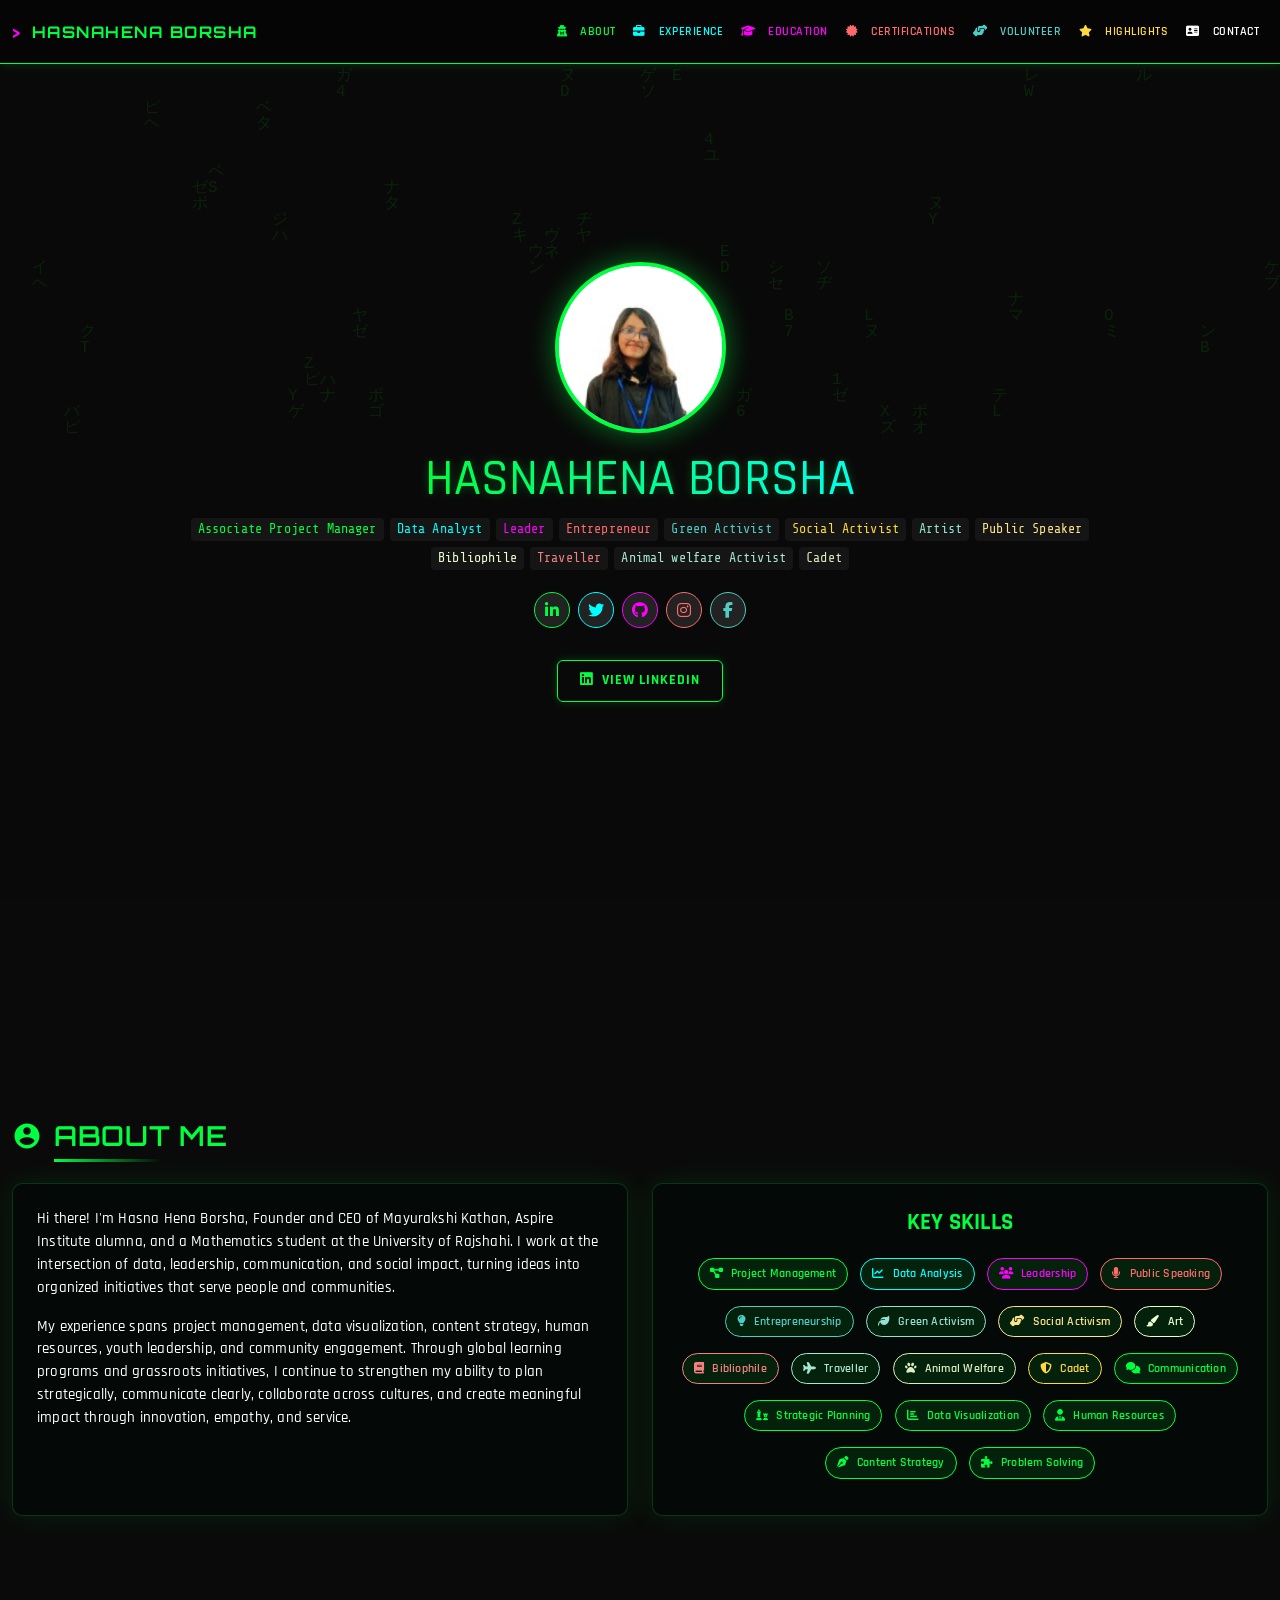
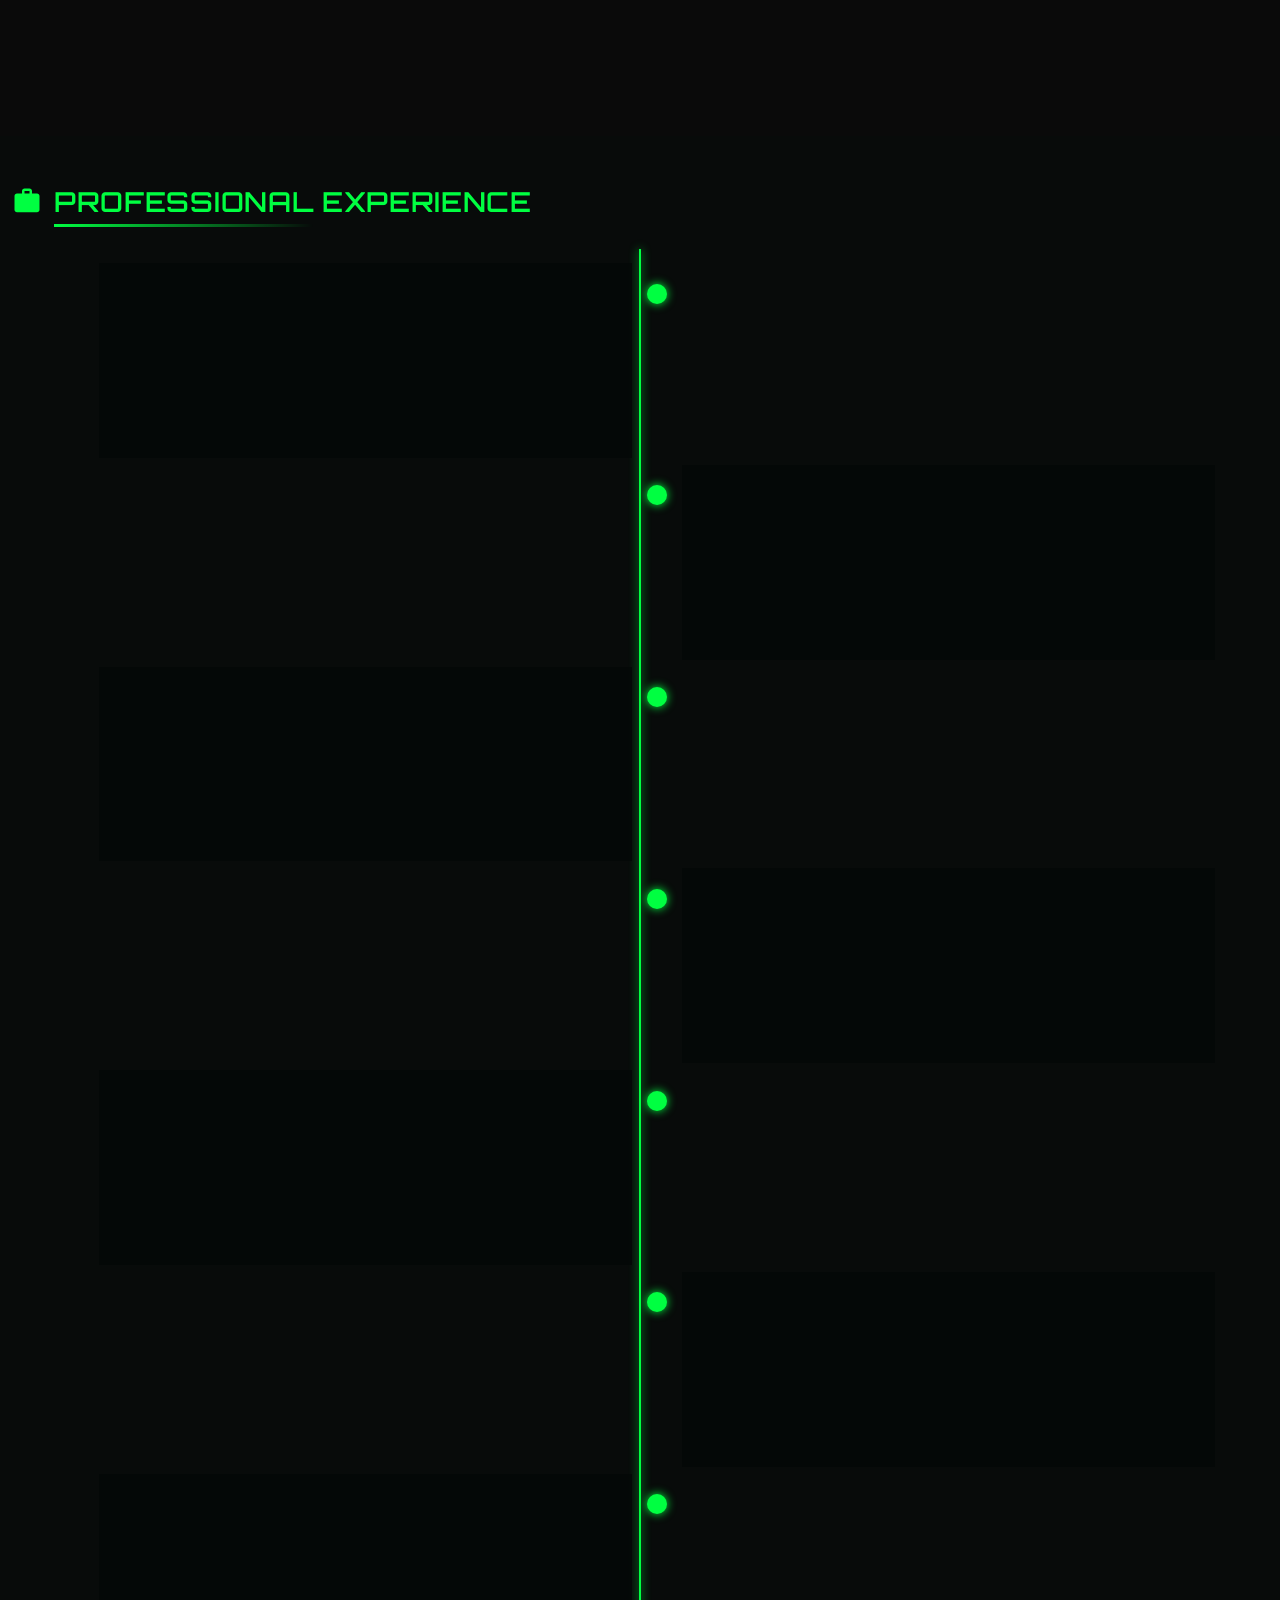
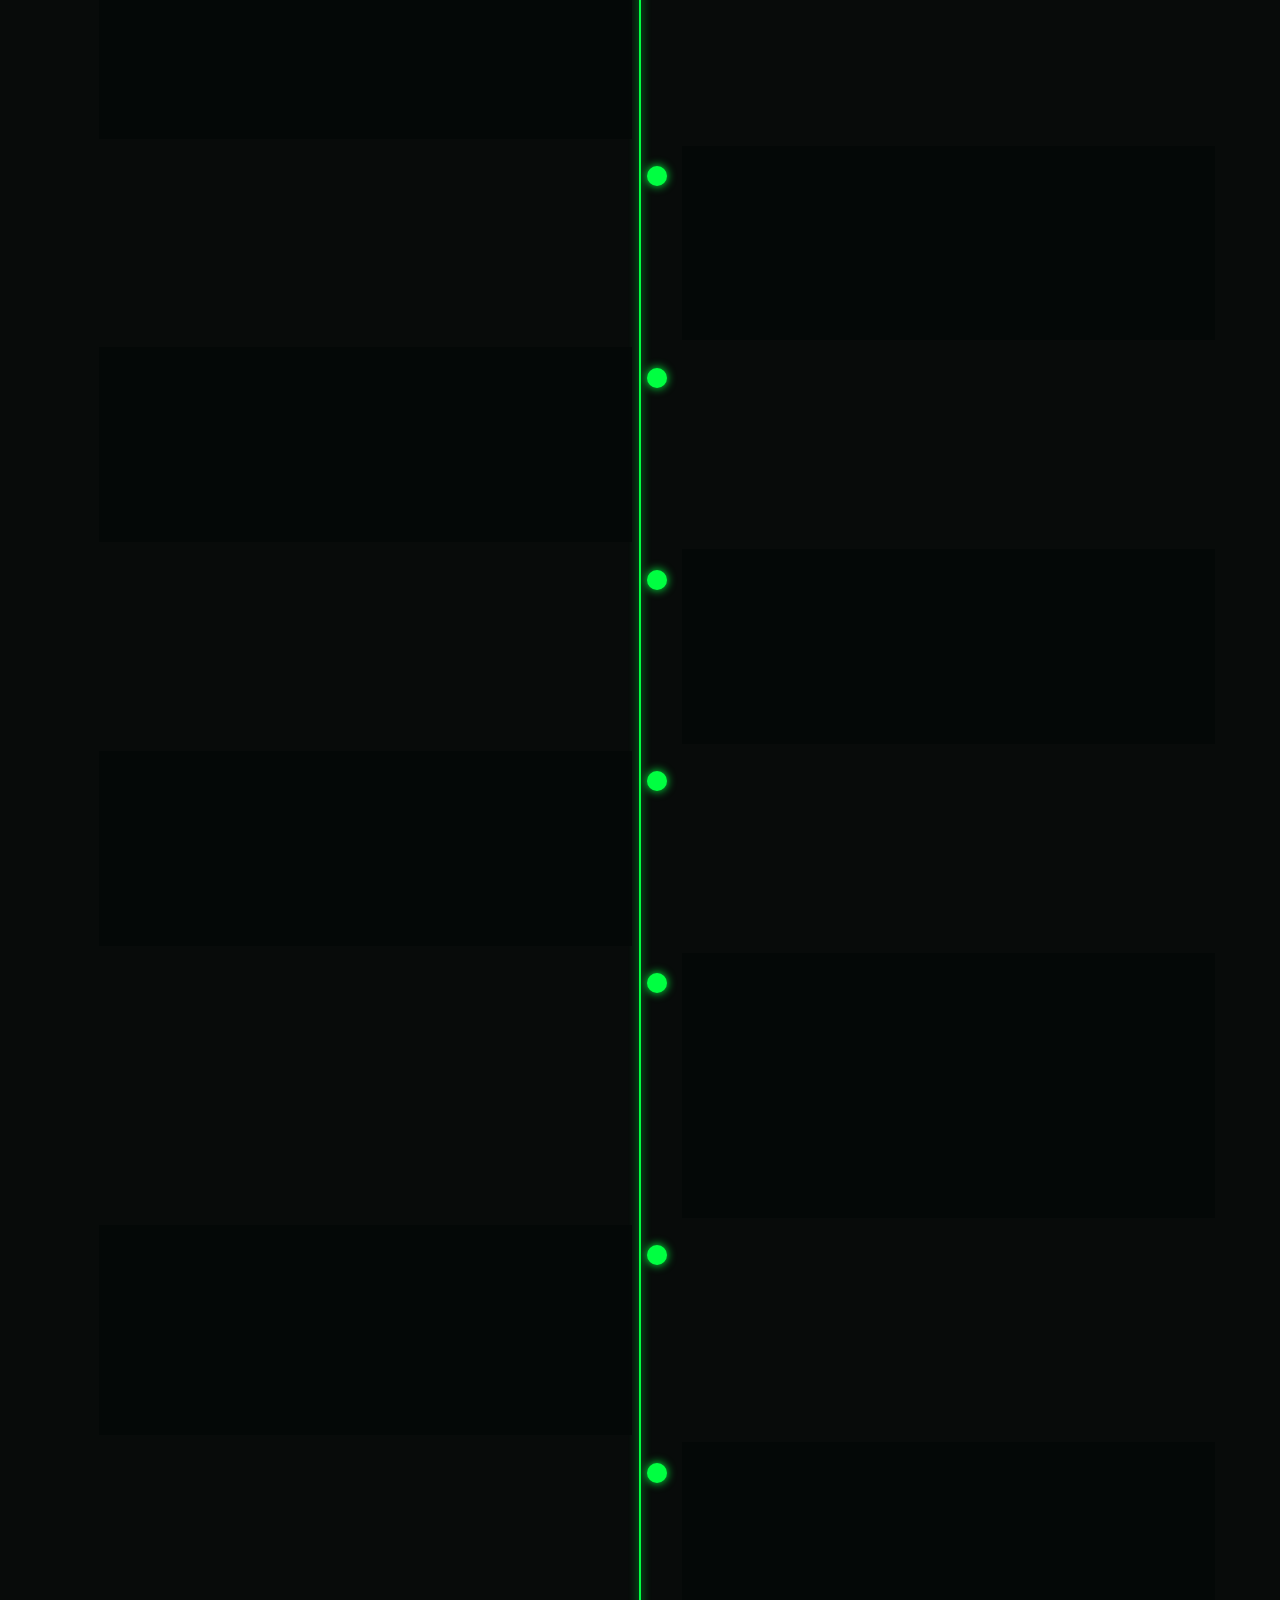
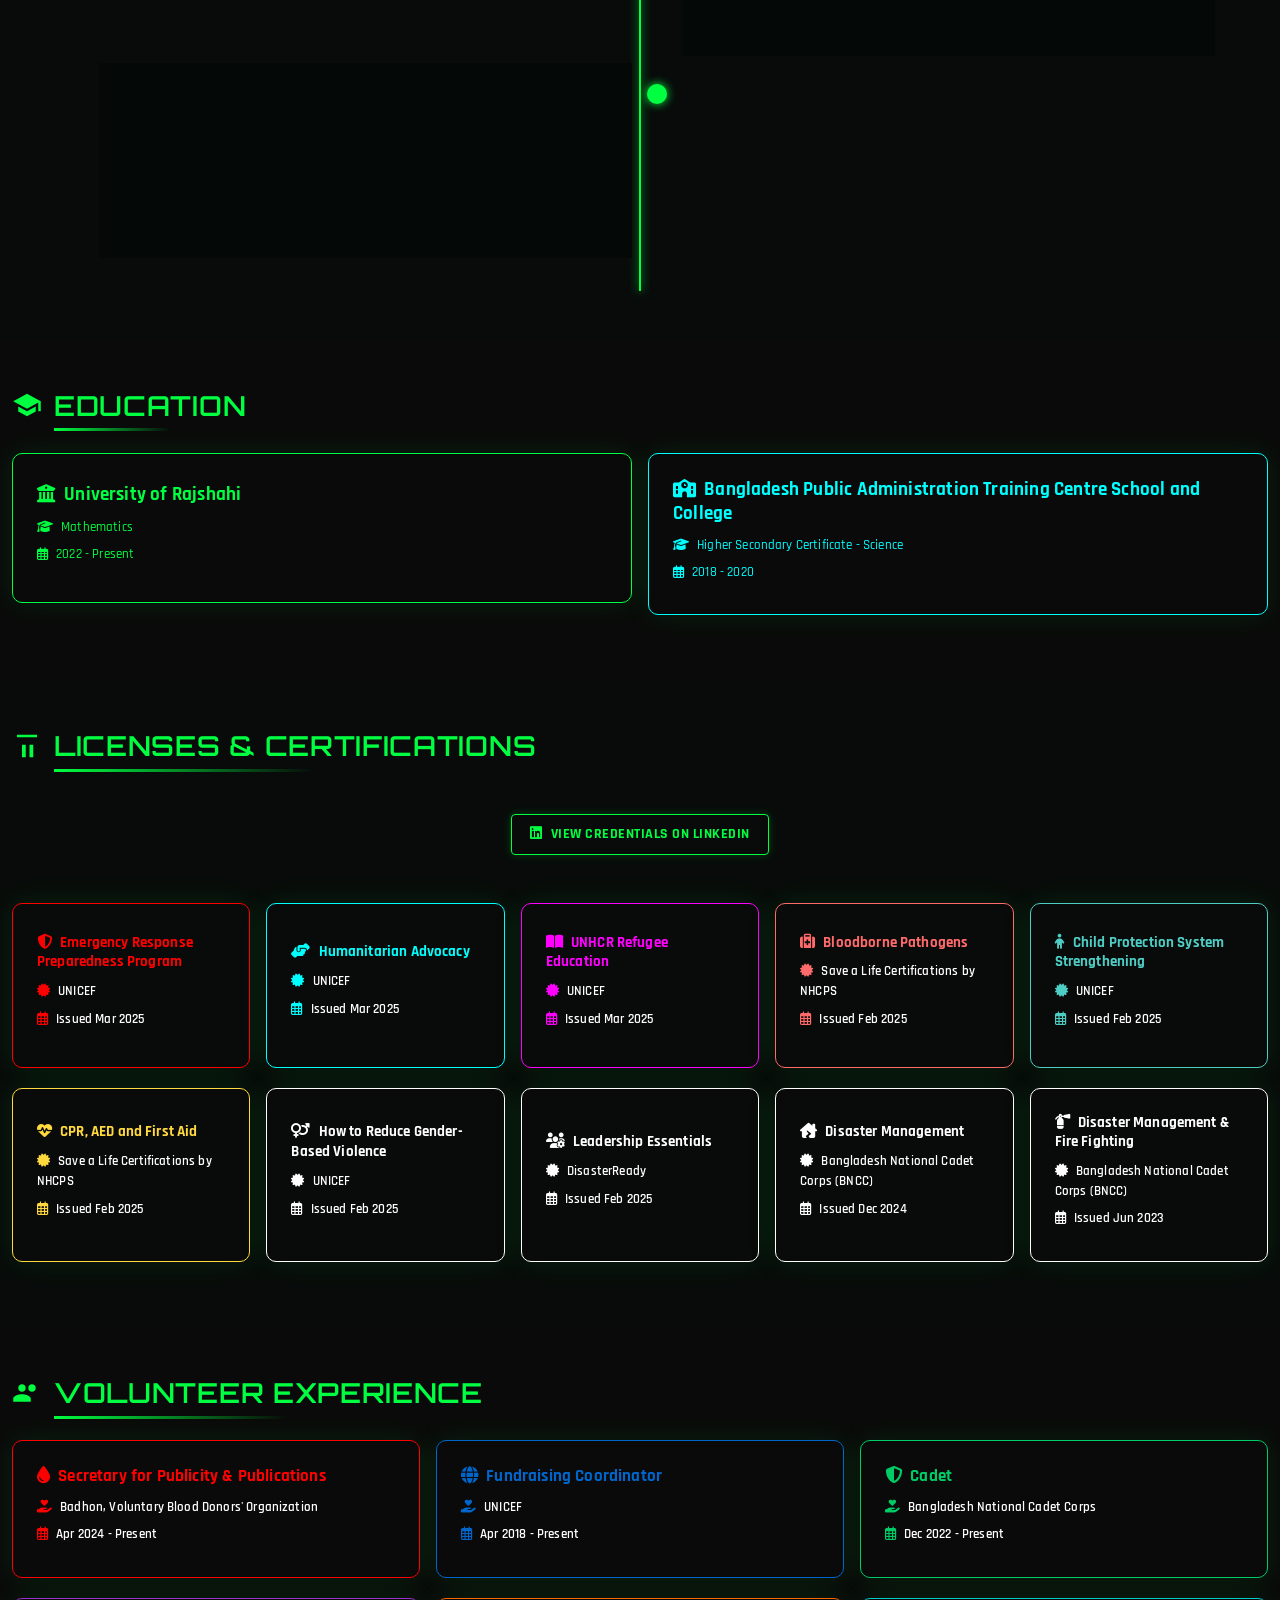
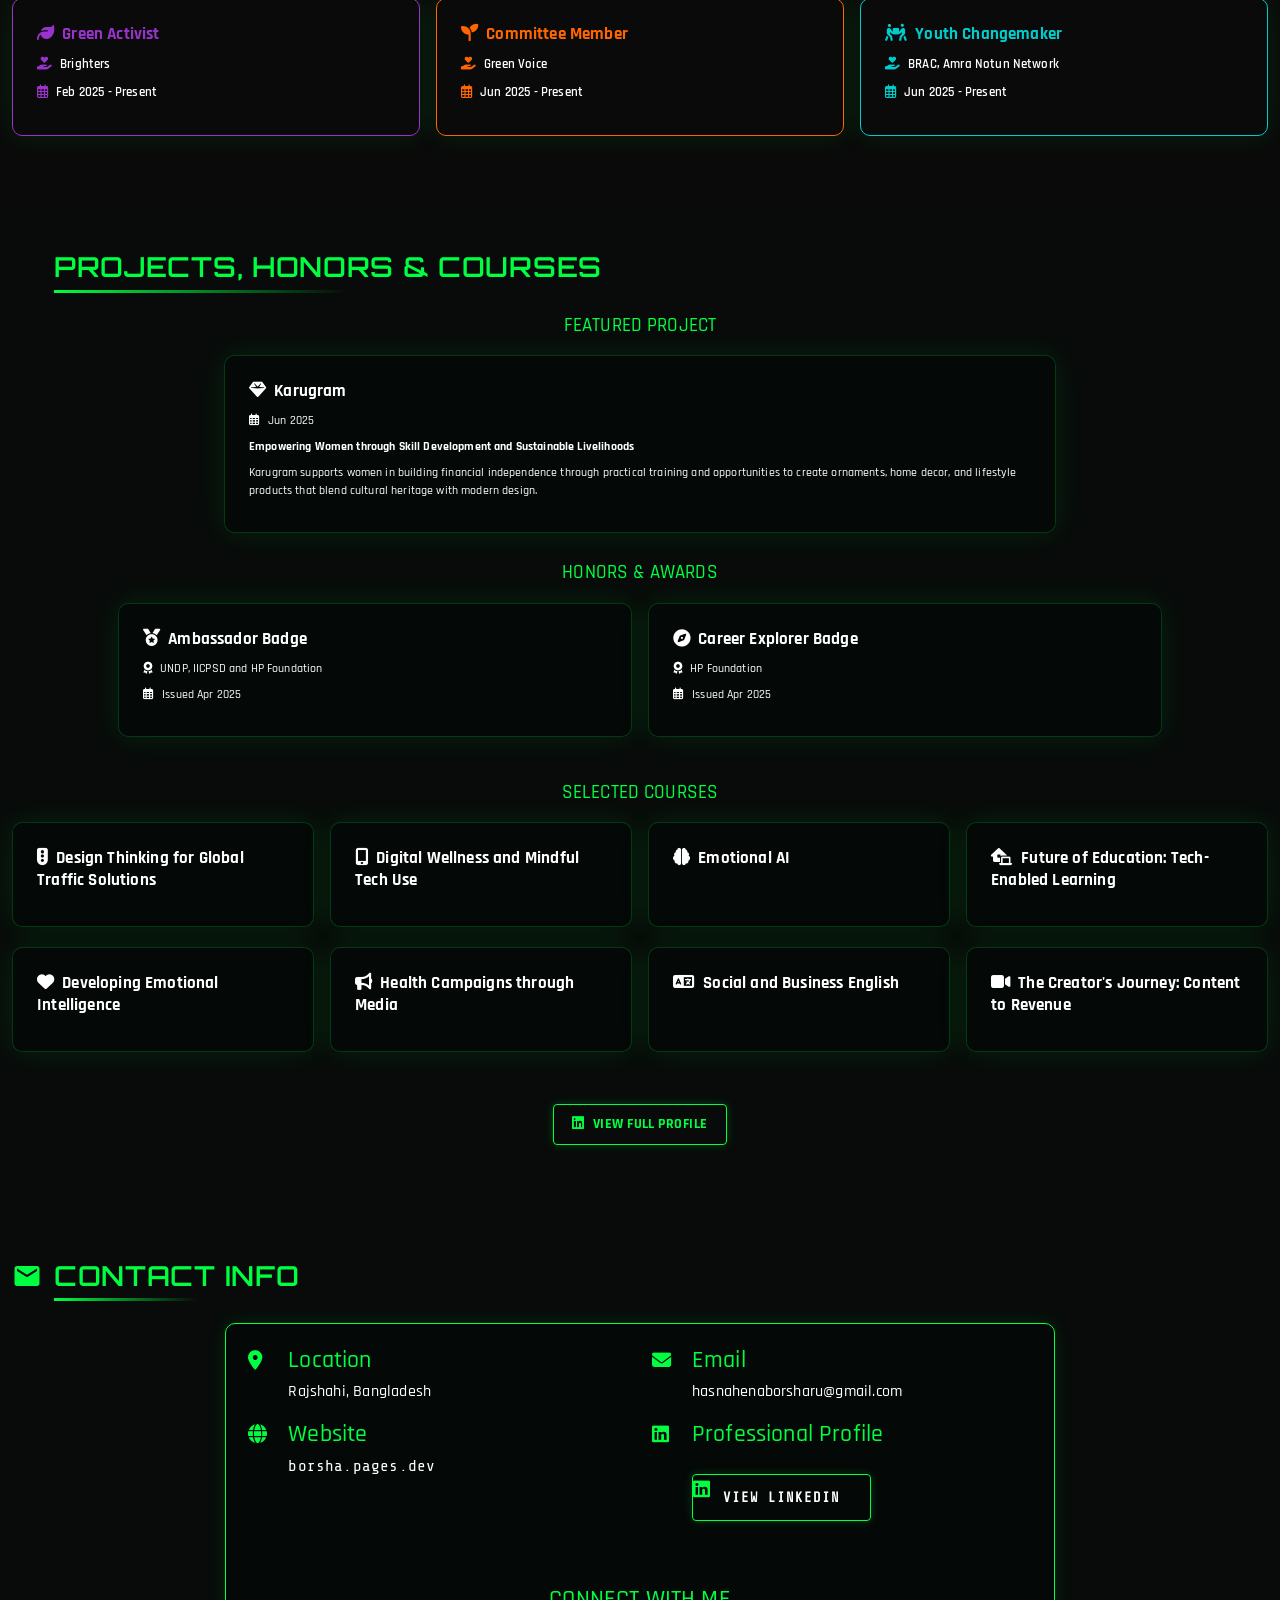
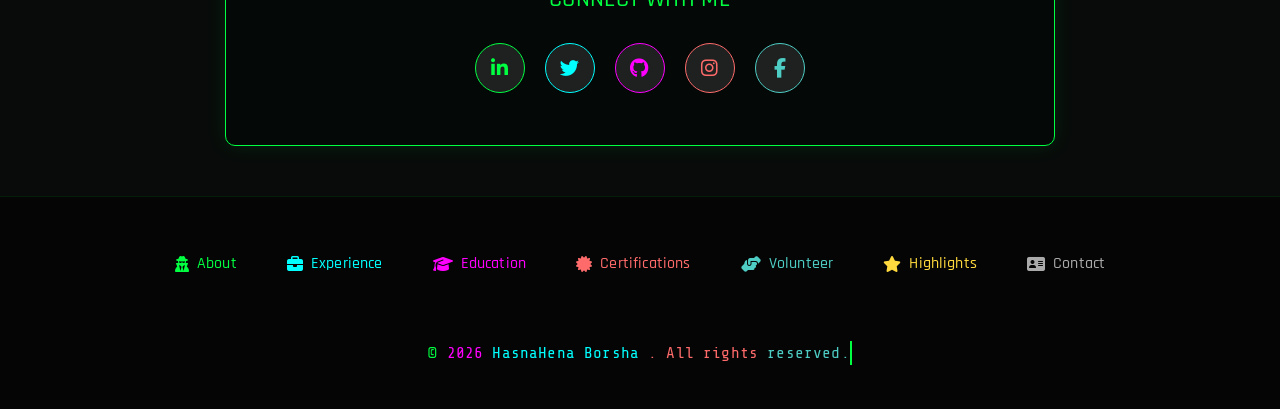
==== commit 0d8154c6: "Polish typography and card proportions" ====
--- a/index.html
+++ b/index.html
@@ -31,7 +31,7 @@
     <!-- Font Awesome -->
     <link rel="stylesheet" href="https://cdnjs.cloudflare.com/ajax/libs/font-awesome/6.4.0/css/all.min.css">
     <!-- Google Fonts (Hacker Vibe) -->
-    <link href="https://fonts.googleapis.com/css2?family=Share+Tech+Mono&family=Orbitron:wght@400;700&display=swap" rel="stylesheet">
+    <link href="https://fonts.googleapis.com/css2?family=Orbitron:wght@400;600;700&family=Rajdhani:wght@500;600;700&family=Share+Tech+Mono&display=swap" rel="stylesheet">
     <!-- Animate.css -->
     <link rel="stylesheet" href="https://cdnjs.cloudflare.com/ajax/libs/animate.css/4.1.1/animate.min.css">
     <!-- Custom CSS -->
--- a/assets/css/style.css
+++ b/assets/css/style.css
@@ -1936,3 +1936,317 @@
             font-size: 0.78rem;
         }
     }
+
+/* ===== Compact Content Sections ===== */
+section {
+    scroll-margin-top: 68px;
+}
+
+.section {
+    padding: clamp(38px, 5.5vh, 60px) 0;
+}
+
+.section > .container {
+    max-width: 1400px;
+}
+
+.section-title {
+    font-size: clamp(1.4rem, 2.5vw, 2.05rem);
+    margin-bottom: clamp(22px, 3.5vh, 34px);
+    padding-left: 42px;
+    line-height: 1.15;
+}
+
+.section-title::before {
+    width: 30px;
+    height: 30px;
+}
+
+.section-title::after {
+    left: 42px;
+}
+
+.about-content,
+#education .about-content,
+#certifications .about-content,
+#volunteer .about-content {
+    padding: clamp(16px, 2vw, 24px);
+}
+
+.about-content h3,
+.timeline-content h3,
+#education .about-content h3,
+#certifications .about-content h3,
+#volunteer .about-content h3 {
+    font-size: clamp(0.95rem, 1.35vw, 1.18rem);
+    line-height: 1.3;
+    margin-bottom: 10px;
+}
+
+.about-content p,
+.timeline-content p,
+.timeline-content li {
+    font-size: clamp(0.78rem, 1vw, 0.92rem);
+    line-height: 1.5;
+    margin-bottom: 8px;
+}
+
+#about {
+    min-height: calc(100svh - 64px);
+    display: flex;
+    align-items: center;
+}
+
+#about .row {
+    align-items: stretch;
+}
+
+#about .about-text {
+    font-size: clamp(0.82rem, 1.12vw, 0.98rem);
+    line-height: 1.62;
+    margin-bottom: 16px;
+}
+
+#about .about-content h3 {
+    font-size: clamp(1.15rem, 1.8vw, 1.45rem);
+    margin-bottom: 16px !important;
+}
+
+#about .badge-hacker {
+    padding: 6px 11px;
+    margin: 4px;
+    font-size: clamp(0.72rem, 0.9vw, 0.84rem);
+}
+
+.timeline {
+    padding-left: 34px;
+}
+
+.timeline-item {
+    margin-bottom: 18px;
+}
+
+.timeline-content {
+    padding: 15px;
+}
+
+.timeline-date {
+    font-size: 0.78rem;
+    margin-bottom: 7px;
+}
+
+#education .row,
+#certifications .row,
+#volunteer .row,
+#highlights .row {
+    --bs-gutter-x: 1rem;
+    --bs-gutter-y: 0.25rem;
+}
+
+#education .mb-4,
+#certifications .mb-4,
+#volunteer .mb-4,
+#highlights .mb-4 {
+    margin-bottom: 1rem !important;
+}
+
+#certifications .about-content,
+#volunteer .about-content,
+#highlights .about-content {
+    min-height: 100%;
+}
+
+#certifications .about-content p,
+#volunteer .about-content p,
+#highlights .about-content p {
+    font-size: clamp(0.75rem, 0.9vw, 0.86rem);
+}
+
+#highlights h3.text-center {
+    font-size: clamp(1rem, 1.5vw, 1.25rem);
+    margin-bottom: 18px !important;
+}
+
+#highlights .mb-5 {
+    margin-bottom: 1.75rem !important;
+}
+
+.contact-info {
+    padding: 22px;
+}
+
+.contact-item {
+    margin-bottom: 16px;
+}
+
+@media (min-width: 1200px) {
+    #certifications .row > .col-md-4 {
+        width: 20%;
+    }
+
+    #highlights .row > .col-lg-4 {
+        width: 25%;
+    }
+}
+
+@media (max-width: 768px) {
+    .section {
+        padding: 34px 0;
+    }
+
+    .section-title {
+        font-size: 1.35rem;
+        margin-bottom: 22px;
+        padding-left: 34px;
+    }
+
+    .section-title::after {
+        left: 34px;
+    }
+
+    #about {
+        min-height: auto;
+    }
+
+    #about .about-content {
+        padding: 16px;
+    }
+}
+
+/* ===== Typography and Card Polish ===== */
+body {
+    font-family: 'Rajdhani', 'Segoe UI', sans-serif;
+    font-weight: 500;
+    letter-spacing: 0.01em;
+}
+
+.bg-dark {
+    background-color: #080b0a !important;
+}
+
+.navbar-brand,
+.nav-link,
+.title-text,
+.section-title,
+.about-content h3,
+.timeline-content h3,
+.contact-item h4,
+.footer-links {
+    font-family: 'Rajdhani', 'Segoe UI', sans-serif;
+}
+
+.navbar-brand {
+    font-family: 'Orbitron', sans-serif;
+    font-weight: 700;
+}
+
+.nav-link {
+    font-weight: 600;
+    letter-spacing: 0.045em;
+}
+
+.section-title {
+    font-family: 'Orbitron', sans-serif;
+    font-weight: 600;
+    letter-spacing: 0.025em;
+    font-size: clamp(1.45rem, 2.15vw, 1.95rem);
+}
+
+.section-title::before {
+    font-size: 0.85em;
+}
+
+.about-content,
+.timeline-content,
+.contact-info {
+    background: rgba(5, 9, 8, 0.92);
+    backdrop-filter: blur(4px);
+}
+
+.about-content h3,
+.timeline-content h3,
+#education .about-content h3,
+#certifications .about-content h3,
+#volunteer .about-content h3 {
+    font-family: 'Rajdhani', 'Segoe UI', sans-serif;
+    font-weight: 700;
+    letter-spacing: 0.01em;
+}
+
+.about-content p,
+.about-text,
+.timeline-content p,
+.timeline-content li,
+.timeline-date,
+.contact-item p {
+    font-family: 'Rajdhani', 'Segoe UI', sans-serif;
+    font-weight: 500;
+    letter-spacing: 0.012em;
+}
+
+#about .about-text {
+    font-size: clamp(0.92rem, 1.1vw, 1.02rem);
+    font-weight: 500;
+    line-height: 1.55;
+}
+
+#about .badge-hacker {
+    font-family: 'Rajdhani', 'Segoe UI', sans-serif;
+    font-weight: 600;
+    letter-spacing: 0.02em;
+}
+
+#education {
+    min-height: auto;
+}
+
+#education .about-content {
+    height: auto;
+    min-height: 150px;
+    display: flex;
+    flex-direction: column;
+    justify-content: center;
+}
+
+#education .about-content h3 {
+    font-size: clamp(1.05rem, 1.45vw, 1.28rem);
+}
+
+#certifications .about-content {
+    min-height: 165px;
+    display: flex;
+    flex-direction: column;
+    justify-content: center;
+}
+
+#certifications .about-content h3 {
+    font-size: clamp(0.95rem, 1.15vw, 1.08rem);
+}
+
+#certifications .about-content p,
+#volunteer .about-content p {
+    font-size: clamp(0.82rem, 0.95vw, 0.9rem);
+    font-weight: 600;
+}
+
+#certifications > .container > .text-center .btn-cv,
+#highlights > .container > .text-center .btn-cv {
+    width: auto;
+    max-width: 100%;
+    padding: 9px 18px;
+    font-family: 'Rajdhani', 'Segoe UI', sans-serif;
+    font-weight: 700;
+    letter-spacing: 0.035em;
+}
+
+.btn-cv {
+    font-family: 'Rajdhani', 'Segoe UI', sans-serif;
+    font-weight: 700;
+}
+
+@media (max-width: 768px) {
+    #education .about-content,
+    #certifications .about-content {
+        min-height: auto;
+    }
+}
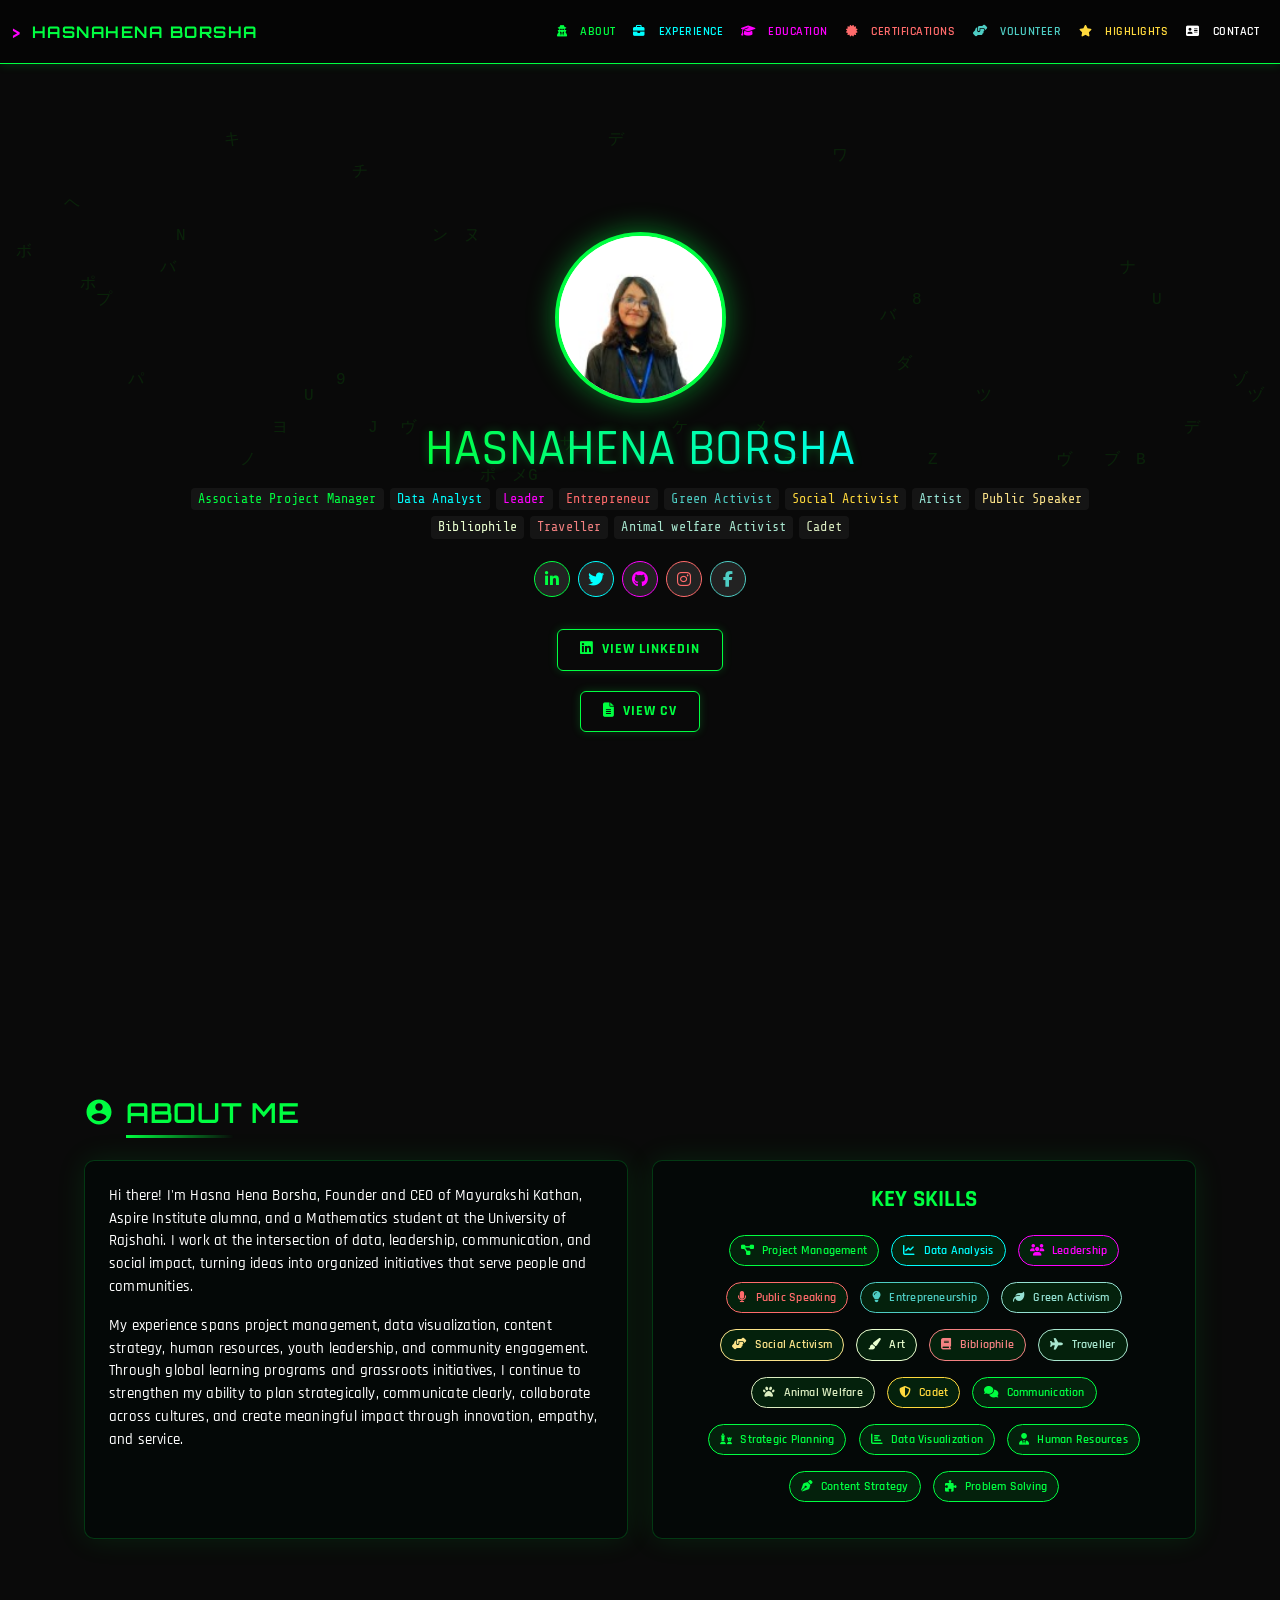
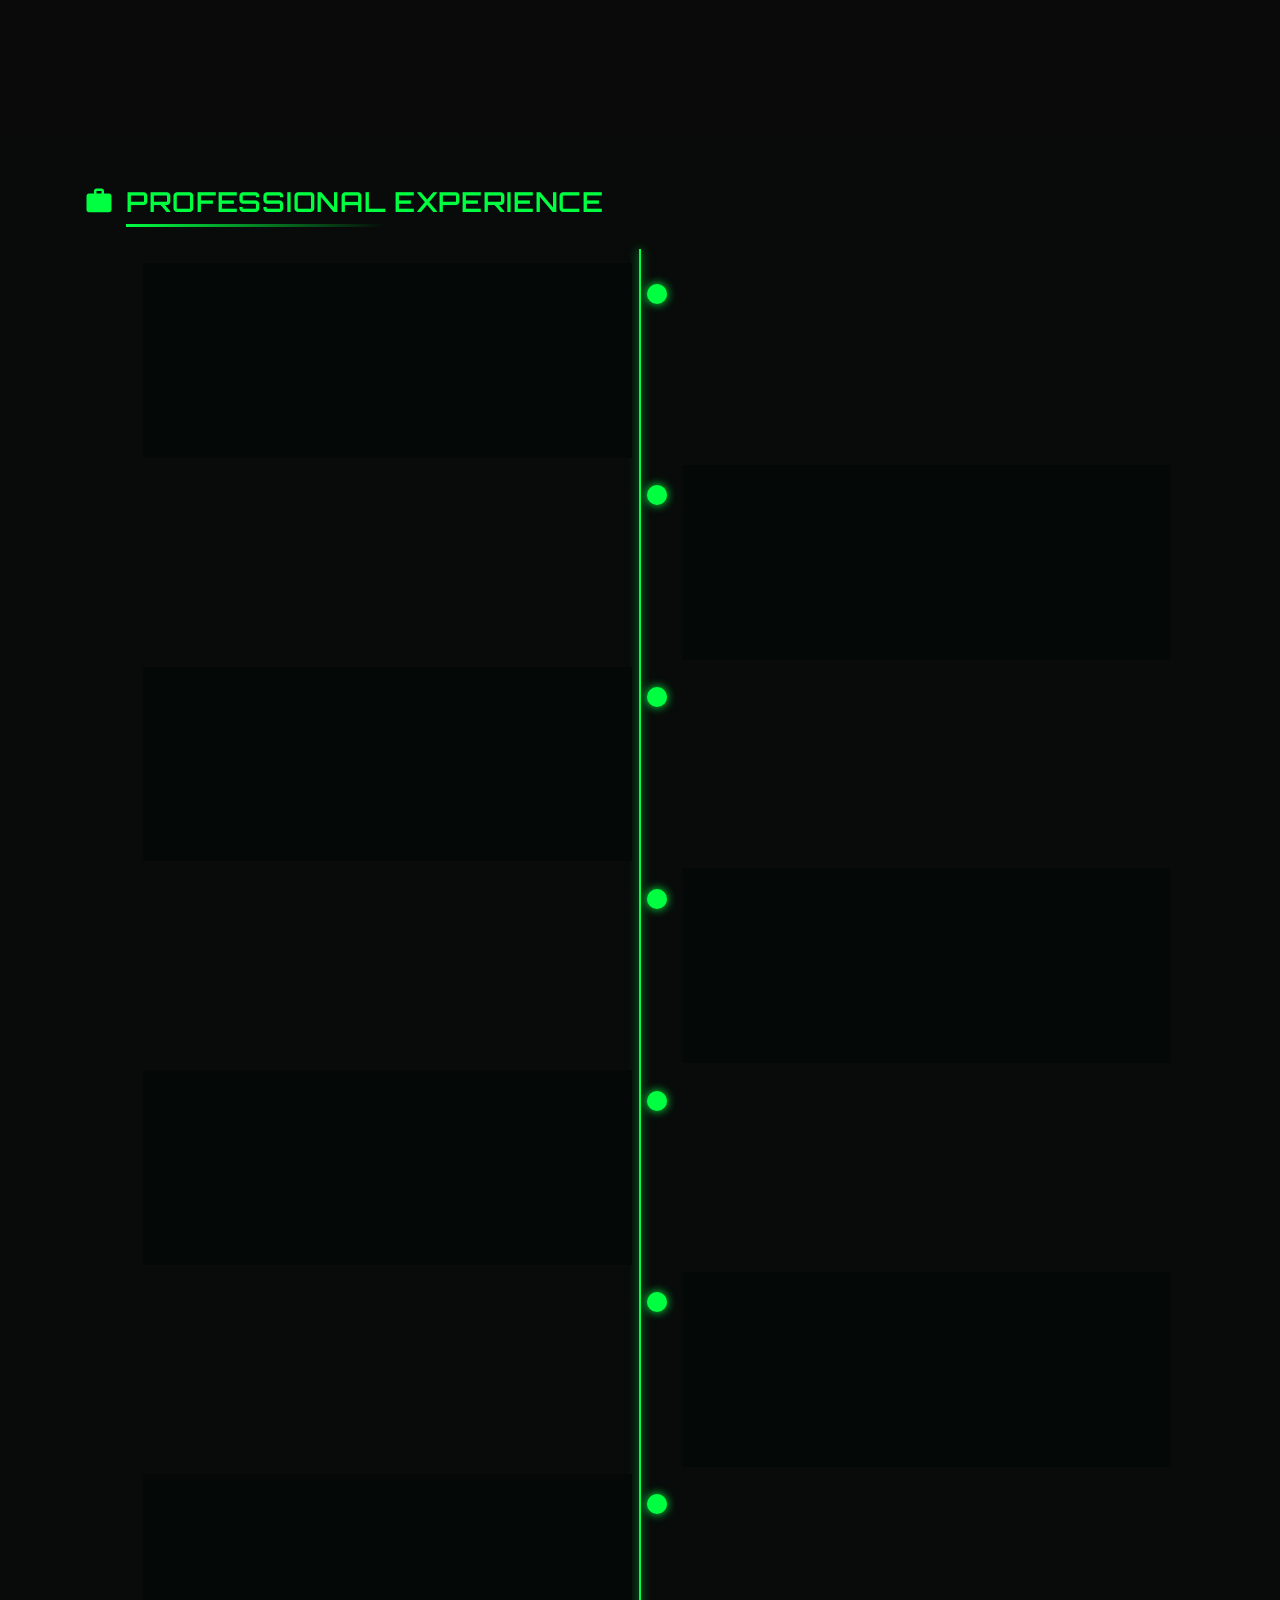
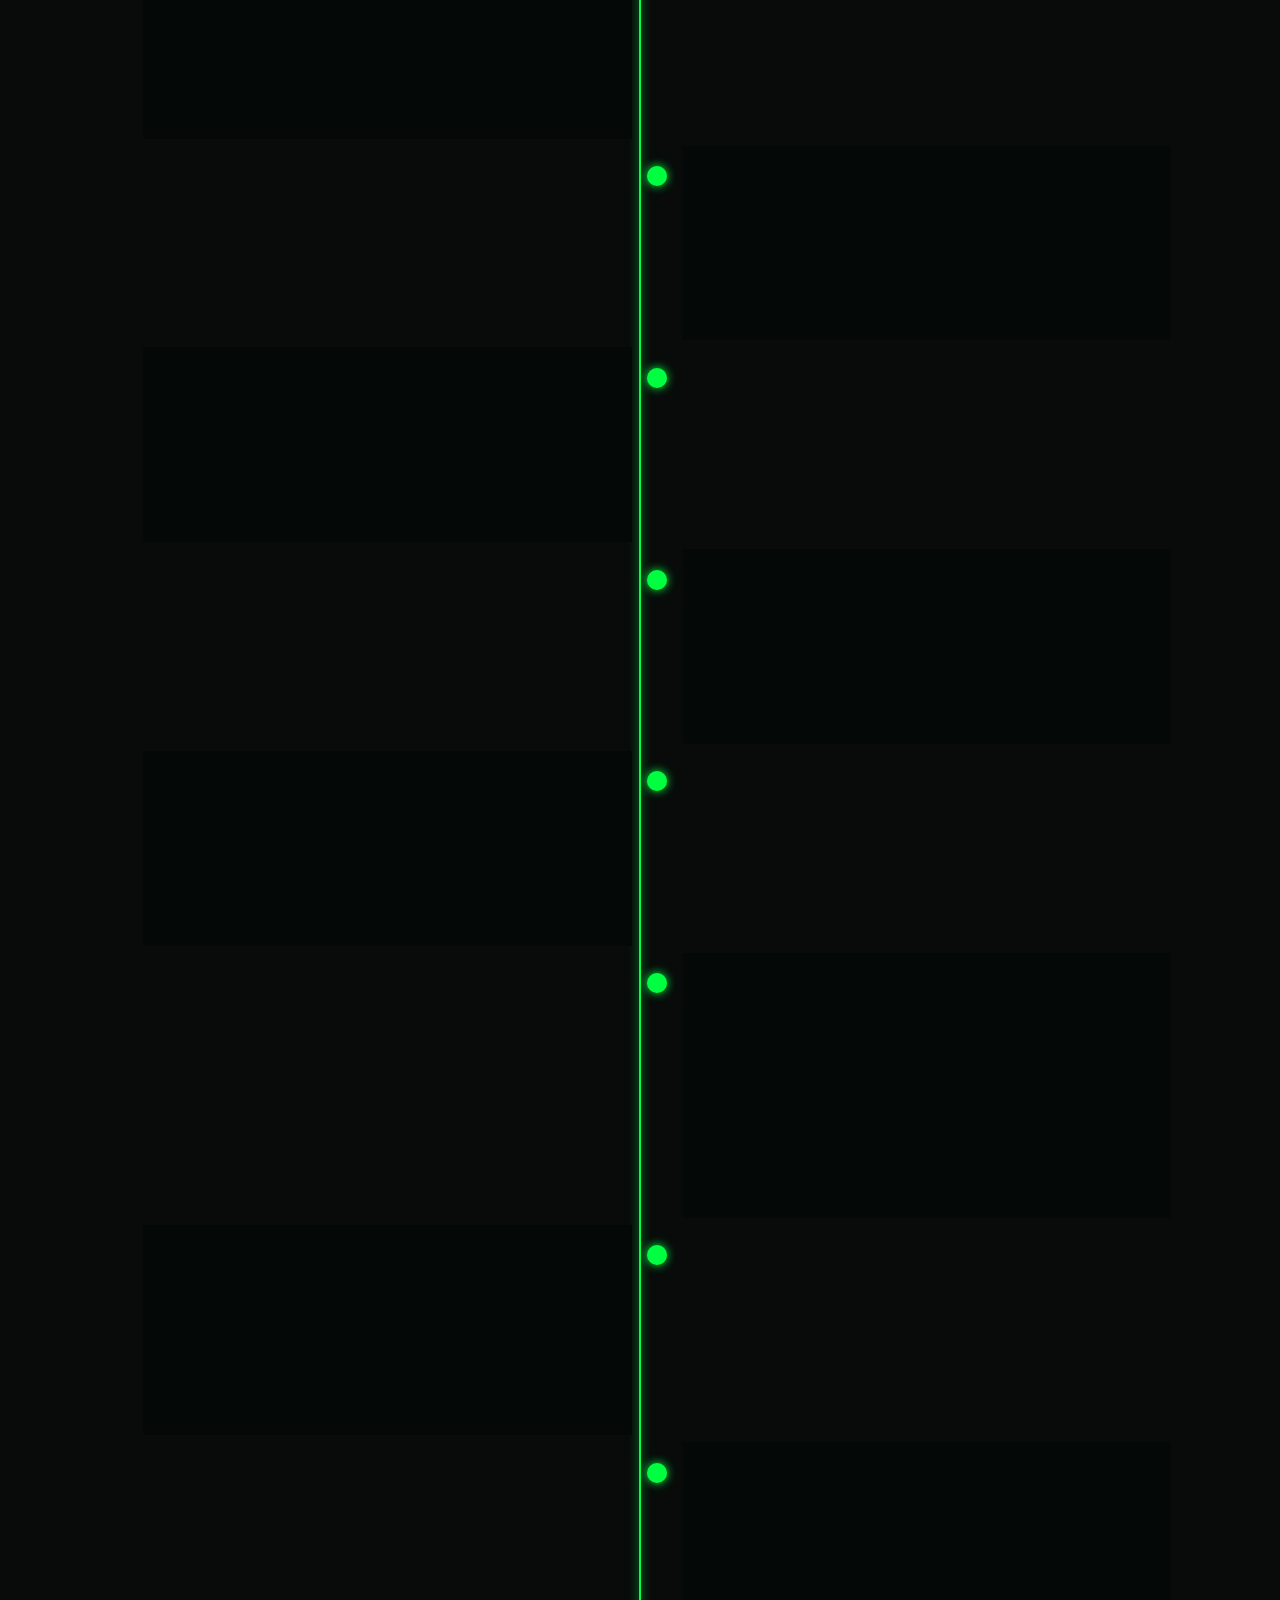
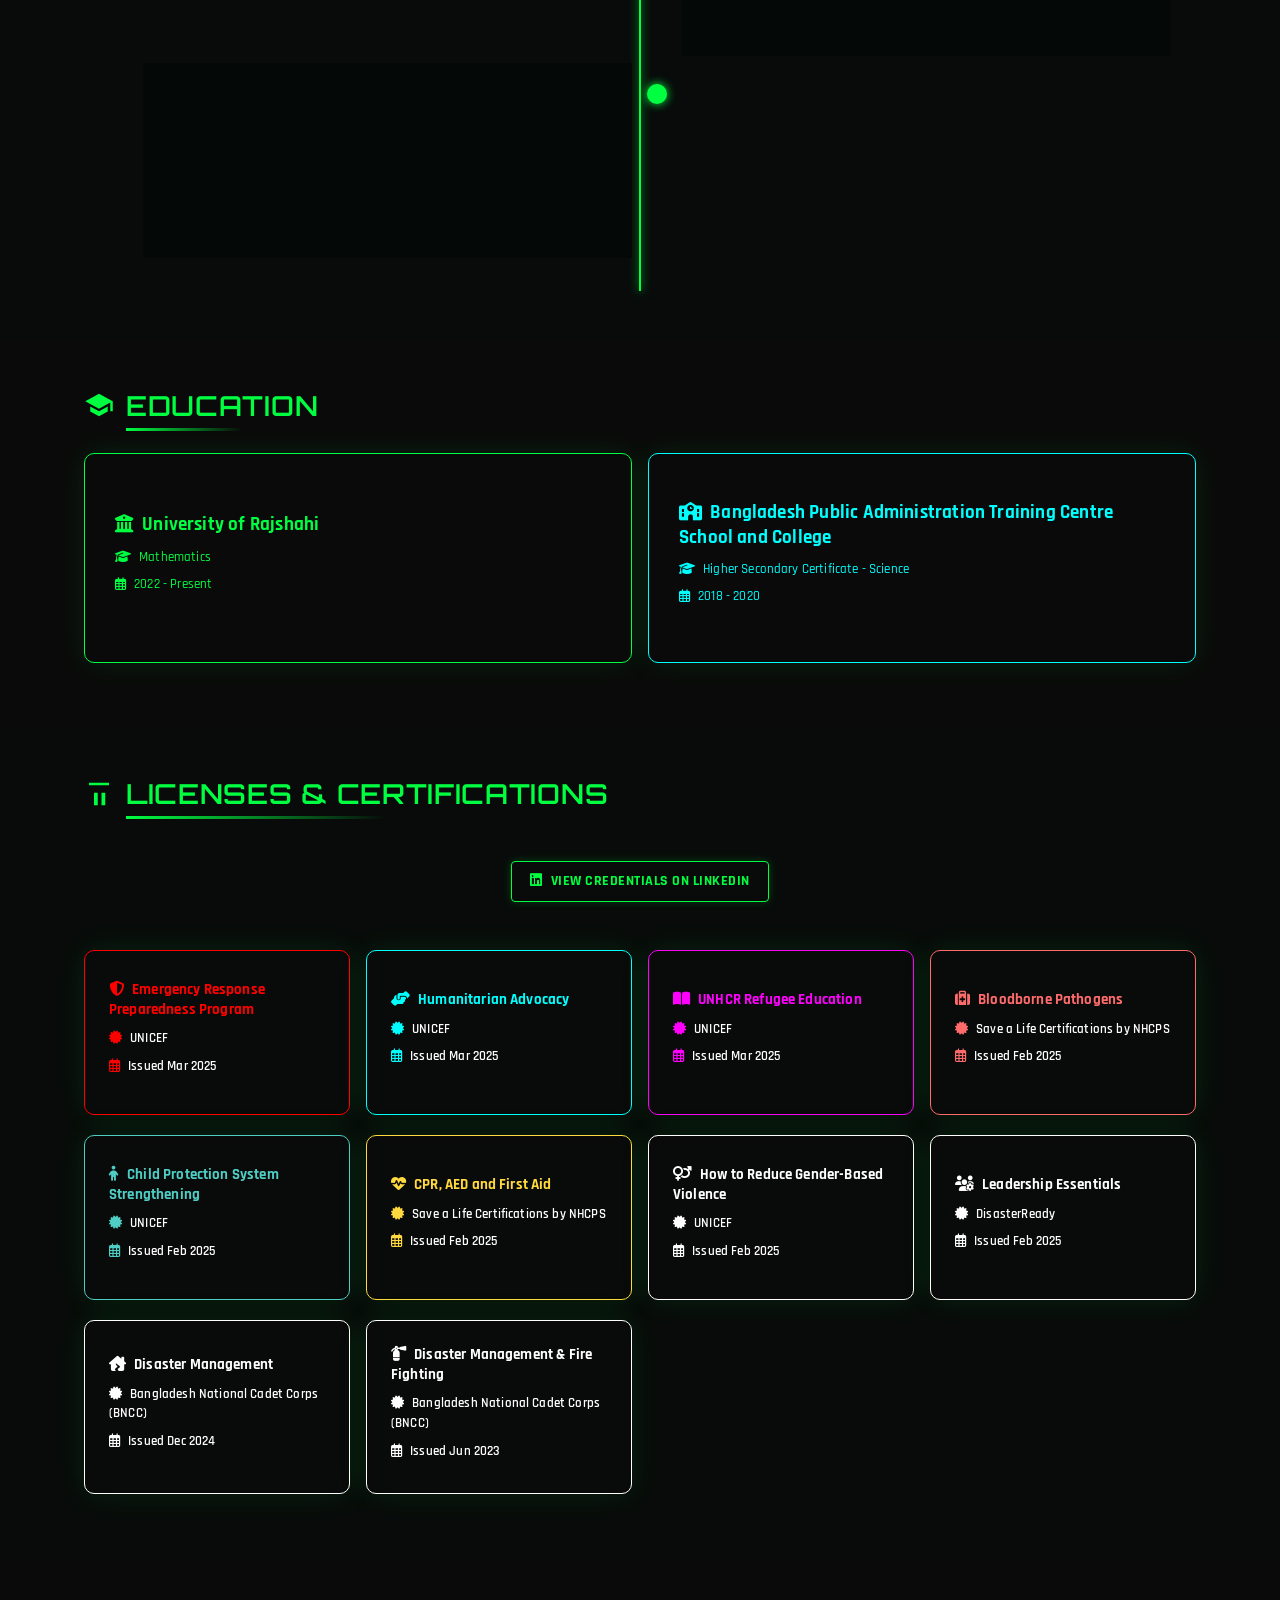
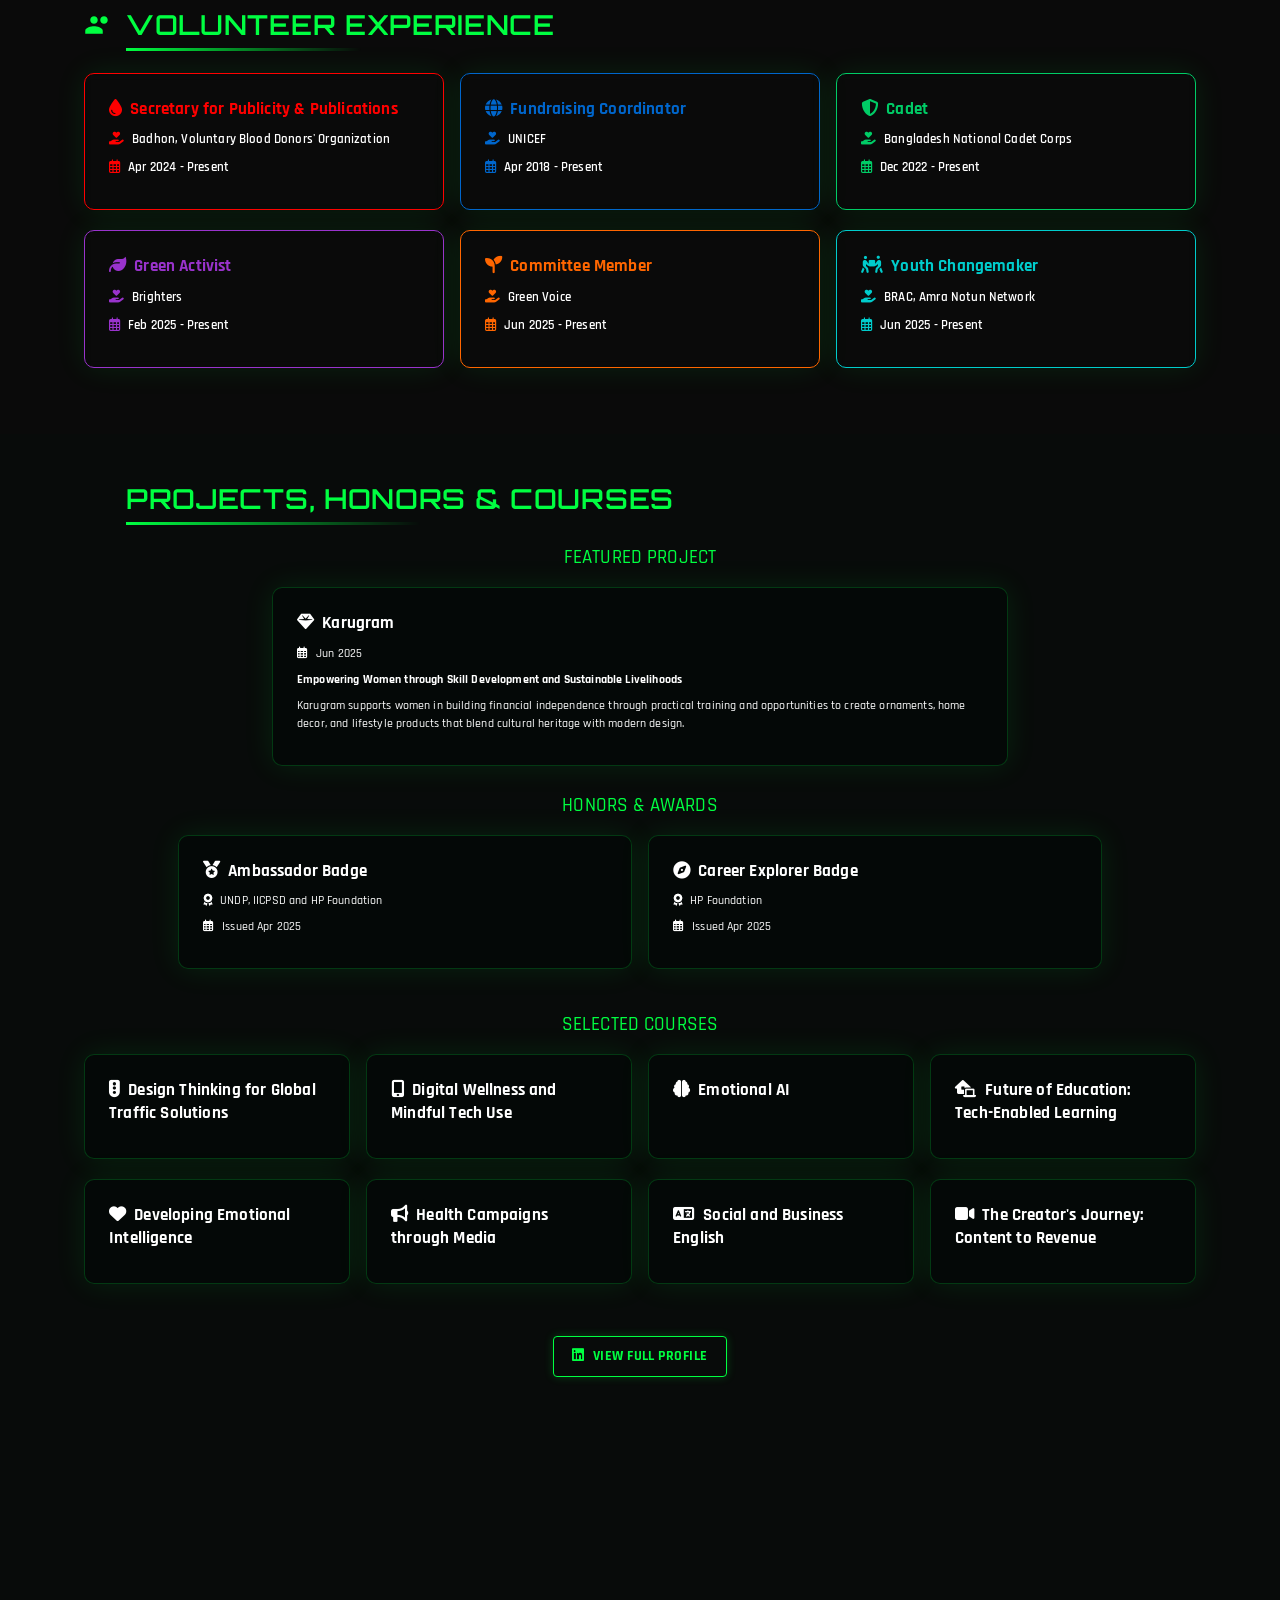
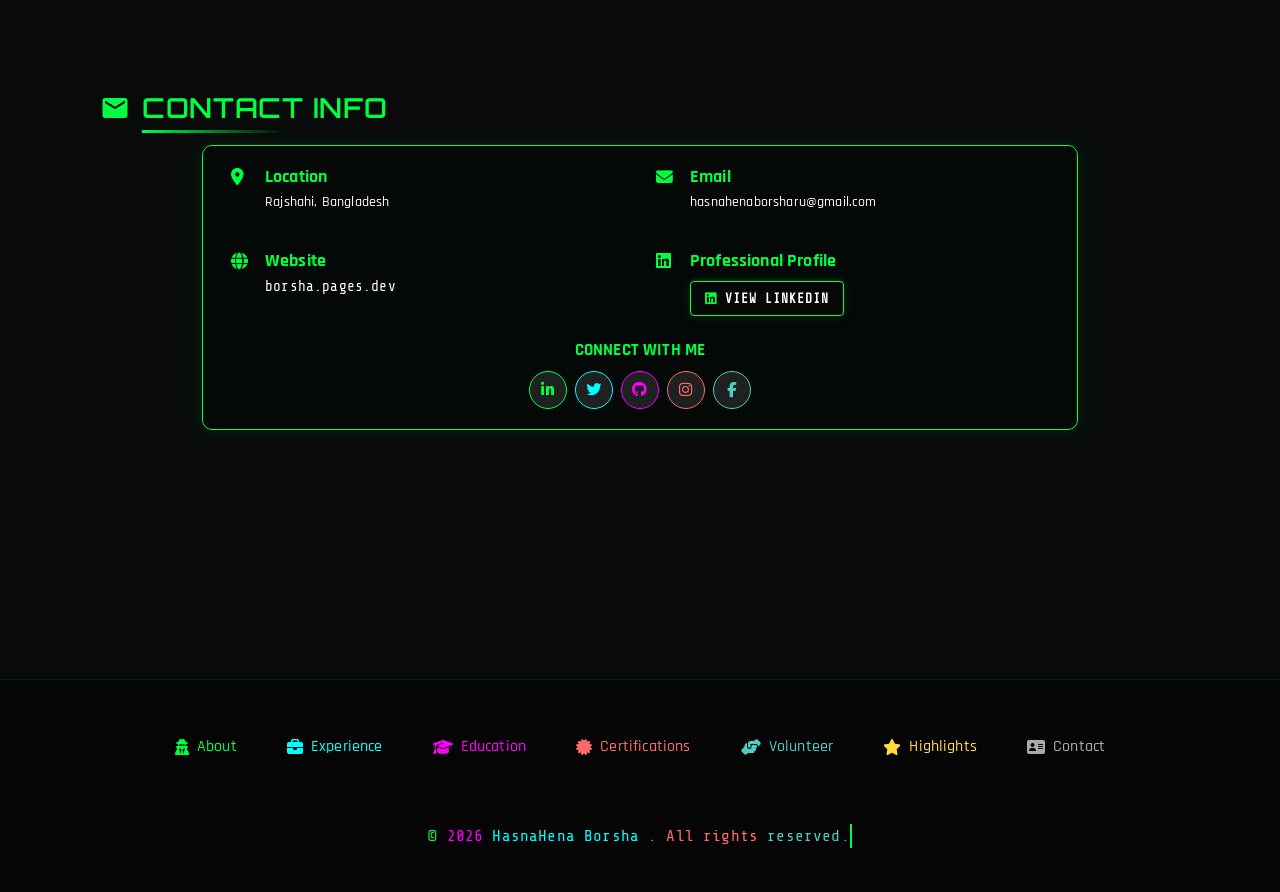
==== commit e2a37aea: "Add responsive CV page" ====
--- a/index.html
+++ b/index.html
@@ -88,6 +88,7 @@
                 <a href="https://facebook.com/hasnahenaborsha" target="_blank" rel="noopener noreferrer" aria-label="Facebook"><i class="fab fa-facebook-f"></i></a>
             </div>
             <a href="https://www.linkedin.com/in/hasnahenaborsha" target="_blank" rel="noopener noreferrer" class="btn btn-cv animate__animated animate__fadeInUp animate__delay-1s"><i class="fab fa-linkedin me-2"></i>VIEW LINKEDIN</a>
+            <a href="cv/" class="btn btn-cv animate__animated animate__fadeInUp animate__delay-1s"><i class="fas fa-file-lines me-2"></i>VIEW CV</a>
         </div>
         <canvas id="matrix-canvas" class="matrix-rain"></canvas>
     </section>
--- a/assets/css/style.css
+++ b/assets/css/style.css
@@ -1947,7 +1947,10 @@
 }
 
 .section > .container {
-    max-width: 1400px;
+    width: min(90%, 1320px);
+    max-width: 1320px !important;
+    padding-left: 20px;
+    padding-right: 20px;
 }
 
 .section-title {
@@ -2081,7 +2084,7 @@
 
 @media (min-width: 1200px) {
     #certifications .row > .col-md-4 {
-        width: 20%;
+        width: 25%;
     }
 
     #highlights .row > .col-lg-4 {
@@ -2090,6 +2093,12 @@
 }
 
 @media (max-width: 768px) {
+    .section > .container {
+        width: 94%;
+        padding-left: 12px;
+        padding-right: 12px;
+    }
+
     .section {
         padding: 34px 0;
     }
@@ -2202,7 +2211,8 @@
 
 #education .about-content {
     height: auto;
-    min-height: 150px;
+    min-height: 210px;
+    padding: 28px 30px;
     display: flex;
     flex-direction: column;
     justify-content: center;
@@ -2250,3 +2260,458 @@
         min-height: auto;
     }
 }
+
+/* ===== Compact Contact Section ===== */
+#contact {
+    min-height: calc(100svh - 64px);
+    display: flex;
+    align-items: center;
+    padding-top: 34px;
+    padding-bottom: 34px;
+}
+
+#contact > .container {
+    width: min(90%, 1120px);
+}
+
+#contact .section-title {
+    margin-bottom: 22px;
+}
+
+#contact .row.justify-content-center > .col-lg-8 {
+    width: 100%;
+    max-width: 900px;
+}
+
+#contact .contact-info {
+    padding: 20px 28px;
+}
+
+#contact .contact-info > .row {
+    --bs-gutter-x: 2rem;
+    --bs-gutter-y: 0.25rem;
+}
+
+#contact .contact-item {
+    min-height: 72px;
+    margin-bottom: 8px;
+    padding-left: 34px;
+}
+
+#contact .contact-item i {
+    top: 3px;
+    font-size: 1.05rem;
+}
+
+#contact .contact-item h4 {
+    margin-bottom: 3px;
+    font-size: 1.15rem;
+    font-weight: 700;
+}
+
+#contact .contact-item p,
+#contact .contact-item a:not(.btn-cv) {
+    font-size: 0.9rem;
+}
+
+#contact .contact-item .btn-cv {
+    margin-top: 5px;
+    padding: 7px 14px;
+    font-size: 0.82rem;
+}
+
+#contact .contact-item .btn-cv i {
+    position: static;
+    font-size: inherit;
+    transform: none;
+}
+
+#contact .text-center.mt-5 {
+    margin-top: 10px !important;
+}
+
+#contact .text-center.mt-5 h4 {
+    margin-bottom: 10px !important;
+    font-size: 1.05rem;
+    font-weight: 700;
+}
+
+#contact .social-icons {
+    margin: 0;
+}
+
+#contact .social-icons a {
+    width: 38px;
+    height: 38px;
+    margin: 0 4px;
+    font-size: 0.95rem;
+}
+
+#contact .contact-info:hover,
+#contact .contact-item:hover,
+#contact .contact-item:hover i,
+#contact .contact-item .btn-cv:hover,
+#contact .social-icons a:hover {
+    transform: none !important;
+}
+
+#contact .contact-item,
+#contact .contact-item i,
+#contact .contact-item h4,
+#contact .contact-item a,
+#contact .social-icons a,
+#contact .btn-cv {
+    transition-property: color, background-color, border-color, box-shadow, text-shadow;
+}
+
+@media (max-width: 768px) {
+    #contact {
+        min-height: auto;
+        padding-top: 30px;
+        padding-bottom: 30px;
+    }
+
+    #contact .contact-info {
+        padding: 18px;
+    }
+}
+
+/* ===== Complete Mobile Layout ===== */
+@media (max-width: 768px) {
+    html {
+        padding-top: 0 !important;
+        overflow-x: hidden;
+    }
+
+    body {
+        width: 100%;
+        padding-top: 56px !important;
+        overflow-x: hidden;
+    }
+
+    .navbar {
+        min-height: 56px;
+        padding: 7px 12px;
+    }
+
+    .navbar .container {
+        width: 100%;
+        max-width: none;
+        padding: 0;
+        display: flex;
+        flex-wrap: nowrap;
+        align-items: center;
+    }
+
+    .navbar-brand {
+        width: auto !important;
+        max-width: calc(100% - 56px);
+        display: block !important;
+        flex: 0 1 auto;
+        overflow: hidden !important;
+        text-overflow: ellipsis !important;
+        white-space: nowrap !important;
+        font-size: clamp(0.86rem, 4vw, 1.05rem) !important;
+        letter-spacing: 0.8px;
+        line-height: 1.2;
+    }
+
+    .navbar-brand::before {
+        margin-right: 6px;
+    }
+
+    .navbar-toggler {
+        width: 42px;
+        height: 38px;
+        flex: 0 0 42px;
+        margin-left: auto;
+        padding: 5px 7px;
+    }
+
+    .navbar-toggler-icon {
+        width: 25px;
+        height: 25px;
+    }
+
+    .navbar-collapse {
+        position: absolute;
+        top: 100%;
+        left: 0;
+        right: 0;
+        background: rgba(5, 5, 5, 0.98);
+        border-bottom: 1px solid var(--neon-green);
+        box-shadow: 0 12px 24px rgba(0, 0, 0, 0.55);
+        padding: 8px 12px 12px;
+        max-height: calc(100svh - 56px);
+        overflow-y: auto;
+    }
+
+    .navbar-nav {
+        gap: 2px;
+    }
+
+    .nav-link {
+        min-height: 40px;
+        padding: 8px 10px !important;
+        border-radius: 5px;
+        font-size: 0.86rem;
+    }
+
+    .hero {
+        width: 100%;
+        height: auto;
+        min-height: calc(100svh - 56px);
+        padding: 20px 10px 24px;
+        overflow: hidden;
+    }
+
+    .hero > .container {
+        width: 100%;
+        min-height: calc(100svh - 100px);
+        padding-left: 8px;
+        padding-right: 8px;
+        justify-content: center;
+    }
+
+    .profile-frame {
+        width: clamp(112px, 32vw, 142px);
+        margin-bottom: 12px;
+        border-width: 3px;
+    }
+
+    .hero .title-text {
+        max-width: 100%;
+        margin: 4px 0 12px;
+        font-size: clamp(1.42rem, 7.3vw, 2rem);
+        line-height: 1.15;
+        overflow-wrap: anywhere;
+    }
+
+    .hero .subtitle {
+        max-width: 100%;
+        padding: 0;
+        margin-bottom: 12px;
+        gap: 5px;
+        font-size: 0.72rem;
+    }
+
+    .hero .subtitle span {
+        padding: 3px 6px;
+    }
+
+    .hero .social-icons {
+        display: flex;
+        flex-wrap: wrap;
+        justify-content: center;
+        gap: 6px;
+        margin: 7px 0 12px;
+    }
+
+    .hero .social-icons a {
+        width: 36px;
+        height: 36px;
+        margin: 0;
+    }
+
+    .hero .btn-cv {
+        max-width: 100%;
+        margin-top: 4px;
+        padding: 9px 16px;
+        font-size: 0.82rem;
+    }
+
+    .section {
+        width: 100%;
+        min-height: auto;
+        padding: 30px 0;
+    }
+
+    .section > .container,
+    #contact > .container {
+        width: 92%;
+        max-width: none !important;
+        padding-left: 8px;
+        padding-right: 8px;
+    }
+
+    .section-title {
+        max-width: 100%;
+        margin-bottom: 20px;
+        padding-left: 32px;
+        font-size: clamp(1.2rem, 6vw, 1.55rem);
+        line-height: 1.25;
+        overflow-wrap: anywhere;
+    }
+
+    .section-title::before {
+        width: 24px;
+        height: 24px;
+    }
+
+    .section-title::after {
+        left: 32px;
+        max-width: calc(100% - 32px);
+    }
+
+    #about {
+        display: block;
+    }
+
+    #about .about-content,
+    #education .about-content,
+    #certifications .about-content,
+    #volunteer .about-content,
+    #highlights .about-content {
+        min-height: auto;
+        height: auto;
+        padding: 16px;
+    }
+
+    #about .about-text {
+        font-size: 0.94rem;
+        line-height: 1.55;
+    }
+
+    #about .badge-hacker {
+        padding: 5px 9px;
+        margin: 3px;
+        font-size: 0.76rem;
+    }
+
+    .timeline {
+        padding-left: 18px;
+    }
+
+    .timeline-item {
+        margin-bottom: 14px;
+    }
+
+    .timeline-item::before {
+        left: -18px;
+    }
+
+    .timeline-item::after {
+        left: -26px;
+        width: 14px;
+        height: 14px;
+    }
+
+    .timeline-content {
+        padding: 14px;
+    }
+
+    .timeline-content h3,
+    .about-content h3 {
+        overflow-wrap: anywhere;
+    }
+
+    #education .row,
+    #certifications .row,
+    #volunteer .row,
+    #highlights .row,
+    #contact .contact-info > .row {
+        --bs-gutter-x: 0.75rem;
+    }
+
+    #education .mb-4,
+    #certifications .mb-4,
+    #volunteer .mb-4,
+    #highlights .mb-4 {
+        margin-bottom: 0.75rem !important;
+    }
+
+    #certifications > .container > .text-center .btn-cv,
+    #highlights > .container > .text-center .btn-cv {
+        white-space: normal;
+        line-height: 1.25;
+    }
+
+    #contact {
+        display: block;
+        min-height: auto;
+        padding: 30px 0;
+    }
+
+    #contact .row.justify-content-center > .col-lg-8 {
+        width: 100%;
+    }
+
+    #contact .contact-info {
+        padding: 16px;
+    }
+
+    #contact .contact-item {
+        min-height: auto;
+        margin-bottom: 14px;
+        padding-left: 30px;
+    }
+
+    #contact .contact-item h4 {
+        font-size: 1.05rem;
+    }
+
+    #contact .contact-item p,
+    #contact .contact-item a:not(.btn-cv) {
+        max-width: 100%;
+        overflow-wrap: anywhere;
+        word-break: break-word;
+        font-size: 0.86rem;
+    }
+
+    #contact .text-center.mt-5 {
+        margin-top: 6px !important;
+    }
+
+    #contact .social-icons {
+        display: flex;
+        flex-wrap: wrap;
+        justify-content: center;
+        gap: 6px;
+    }
+
+    #contact .social-icons a {
+        margin: 0;
+    }
+
+    .footer {
+        padding: 28px 12px 16px;
+    }
+
+    .footer-links {
+        gap: 4px 8px;
+        margin-bottom: 18px;
+    }
+
+    .footer-links a {
+        margin: 0;
+        padding: 5px 7px;
+        font-size: 0.78rem;
+    }
+
+    .copyright {
+        max-width: 100%;
+        white-space: normal;
+        border-right: 0;
+        font-size: 0.78rem;
+        animation: none;
+    }
+}
+
+@media (max-width: 380px) {
+    .navbar-brand {
+        font-size: 0.82rem !important;
+    }
+
+    .hero .title-text {
+        font-size: 1.32rem;
+    }
+
+    .hero .subtitle {
+        font-size: 0.68rem;
+    }
+
+    .section > .container,
+    #contact > .container {
+        width: 95%;
+    }
+}
